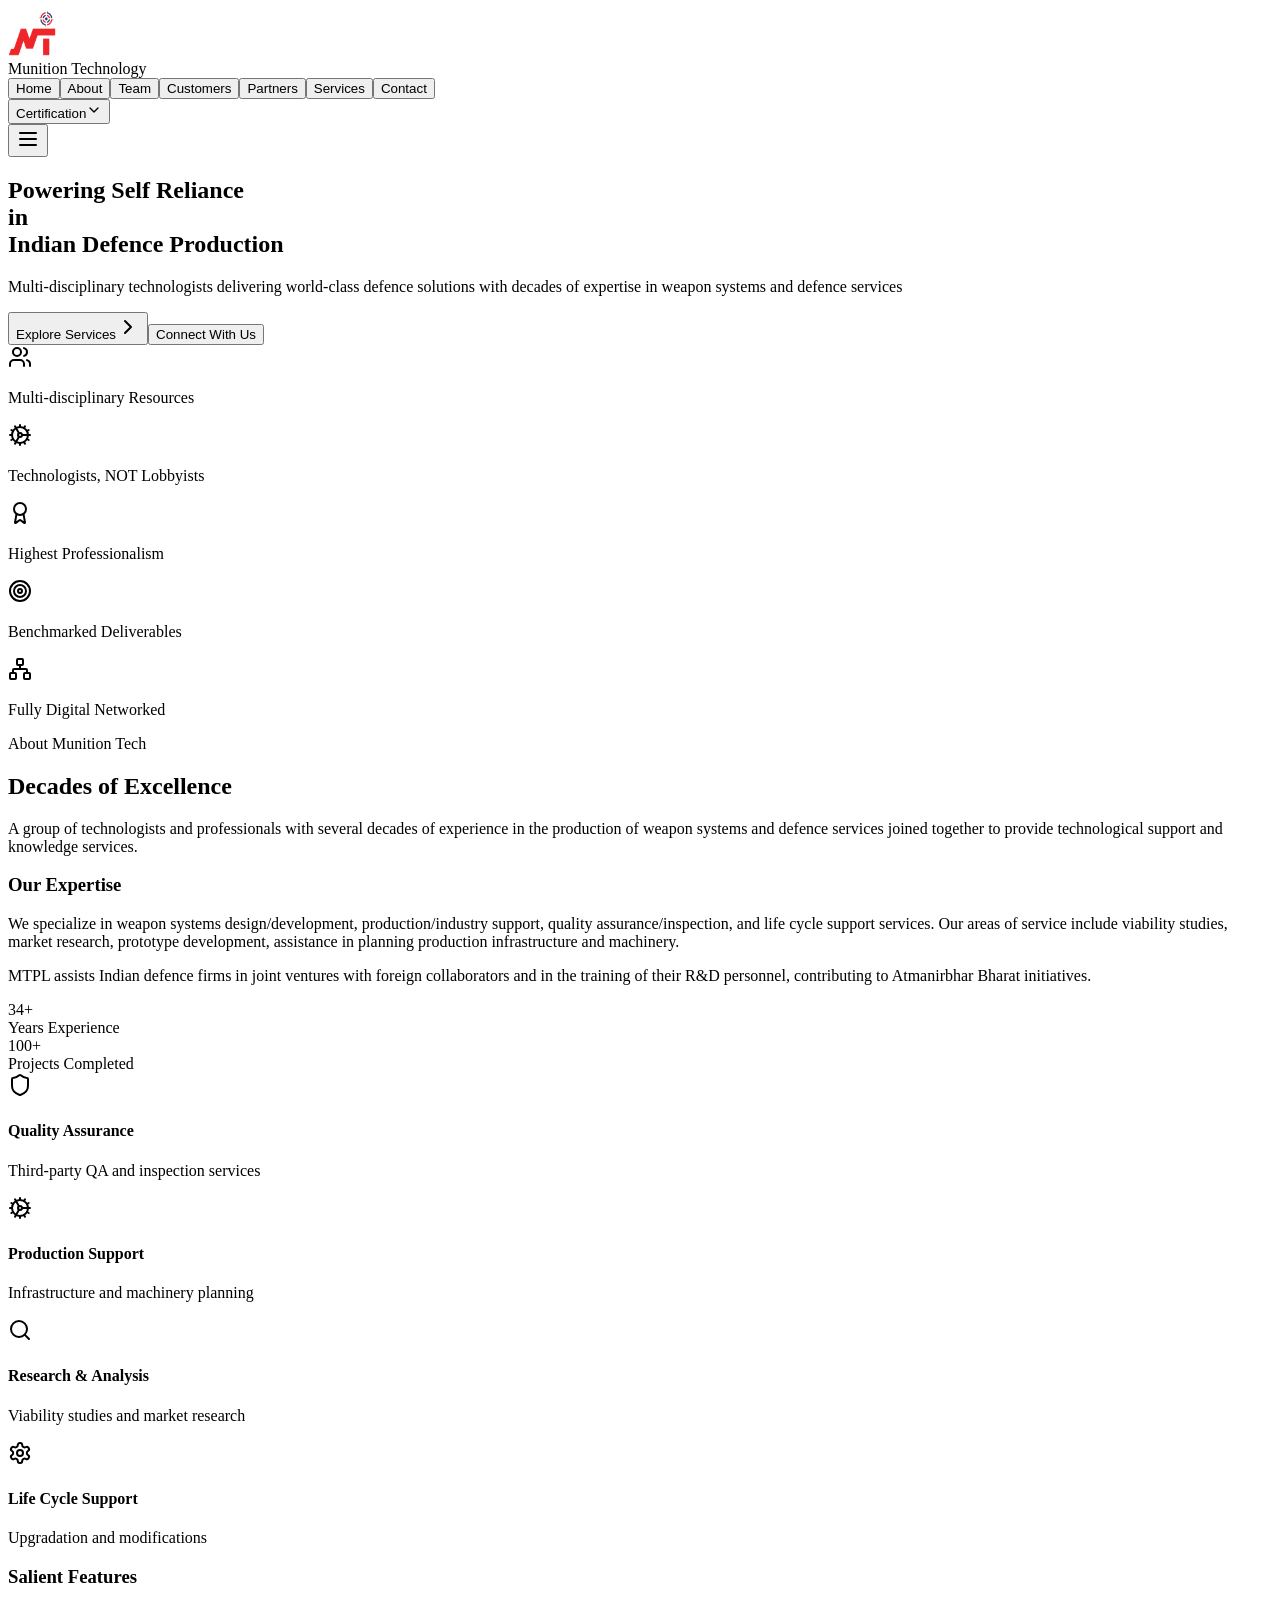
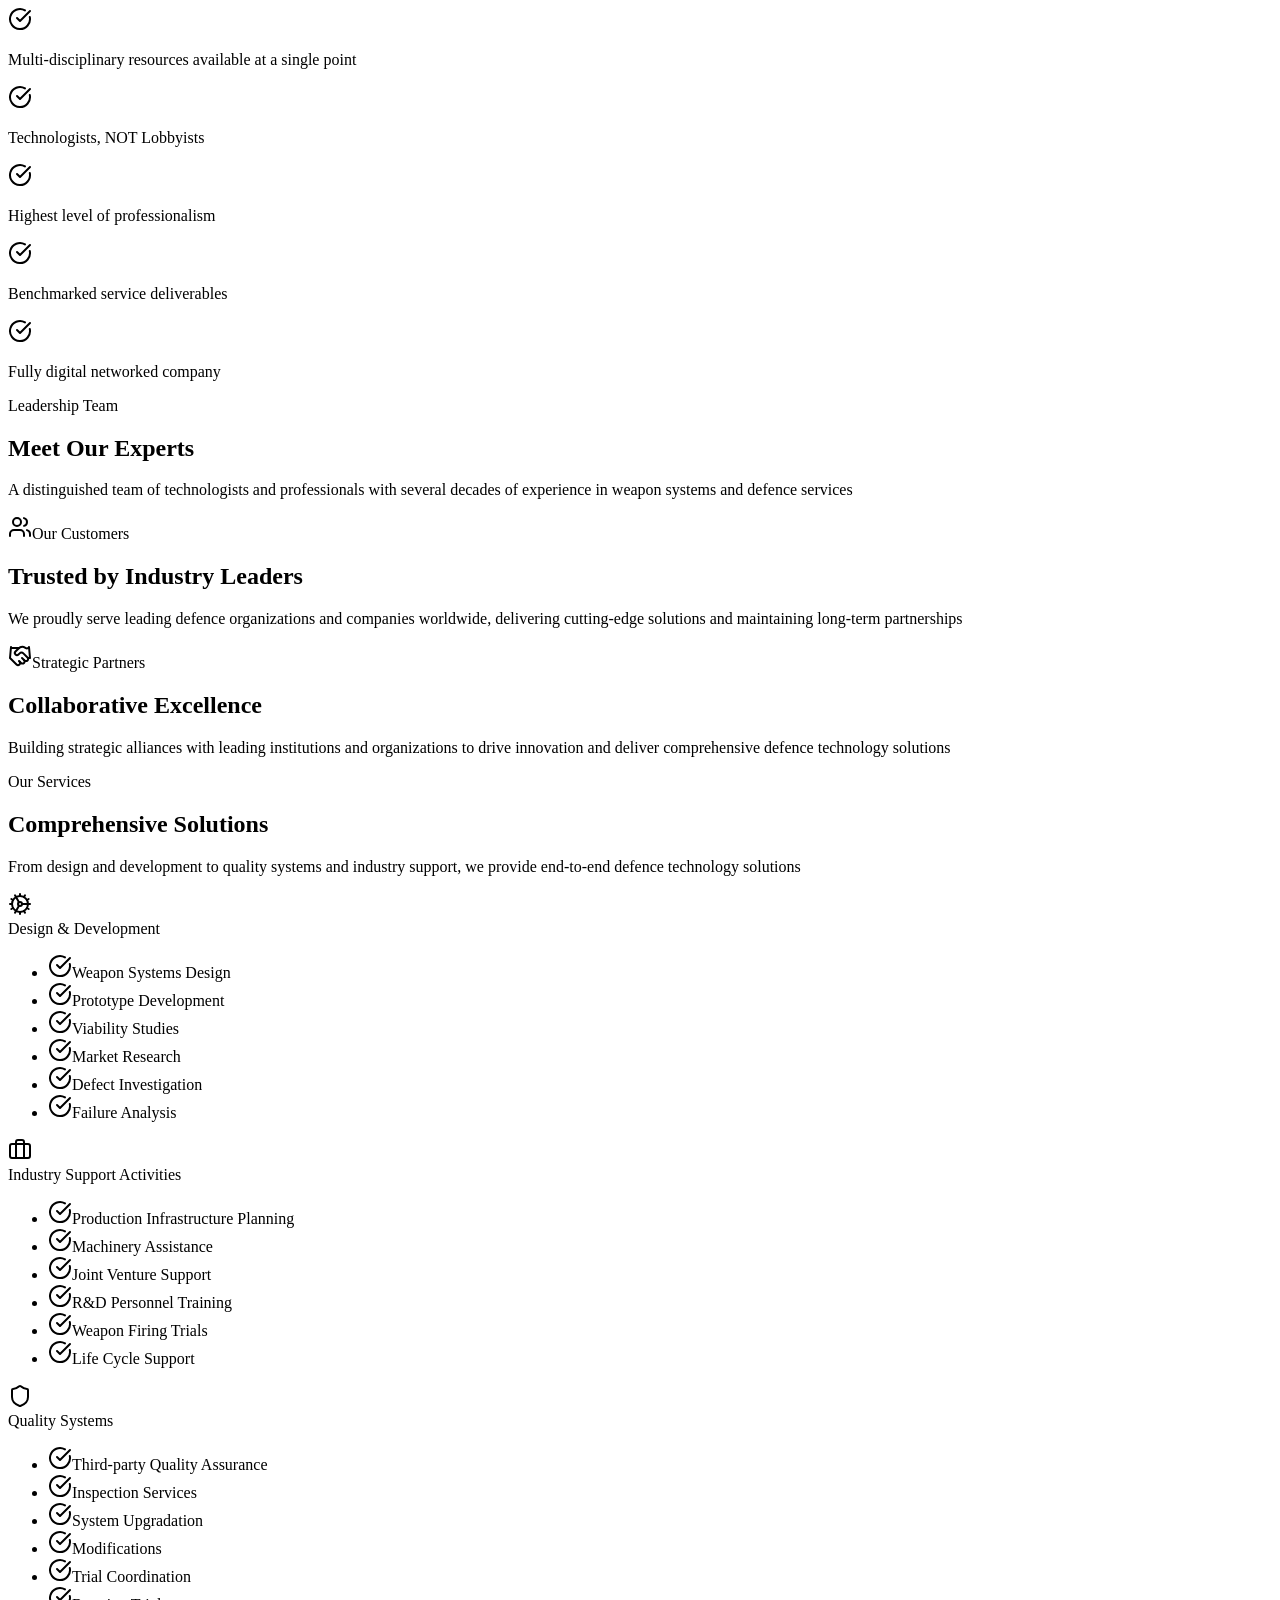
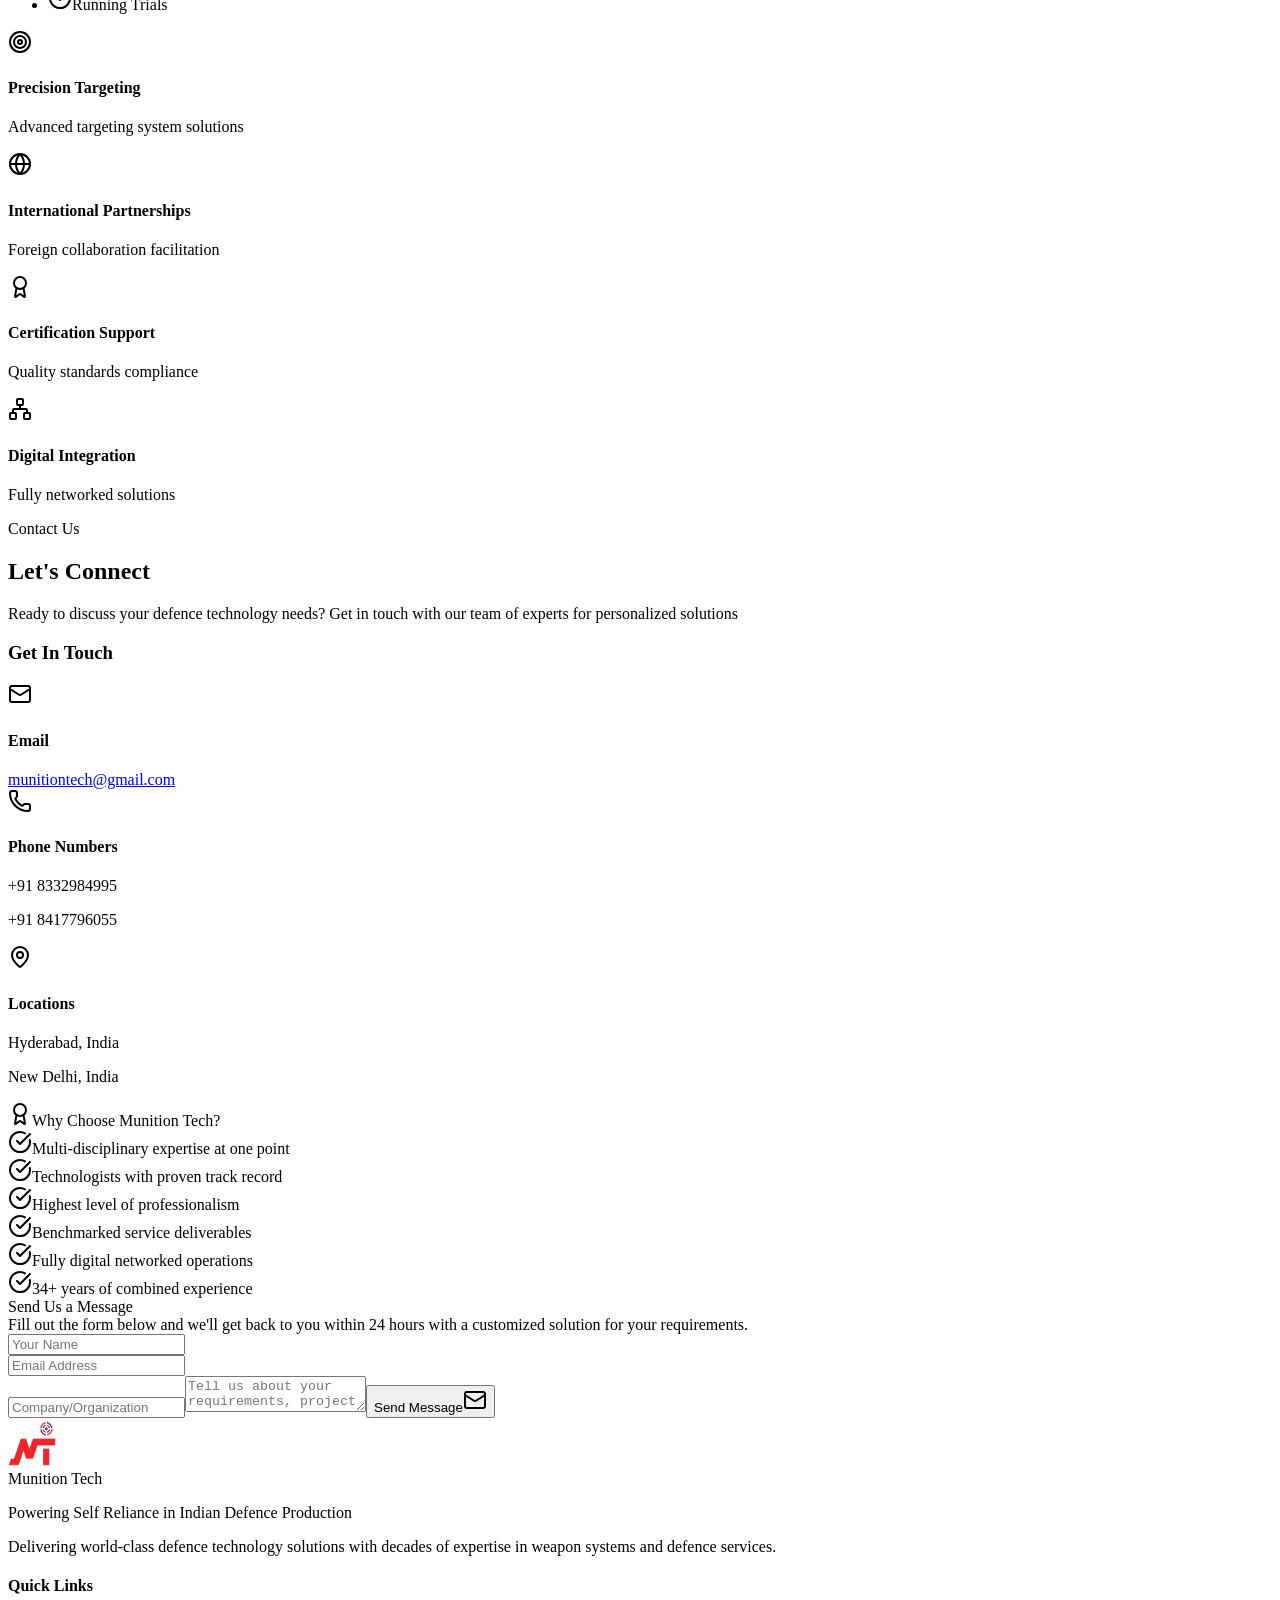
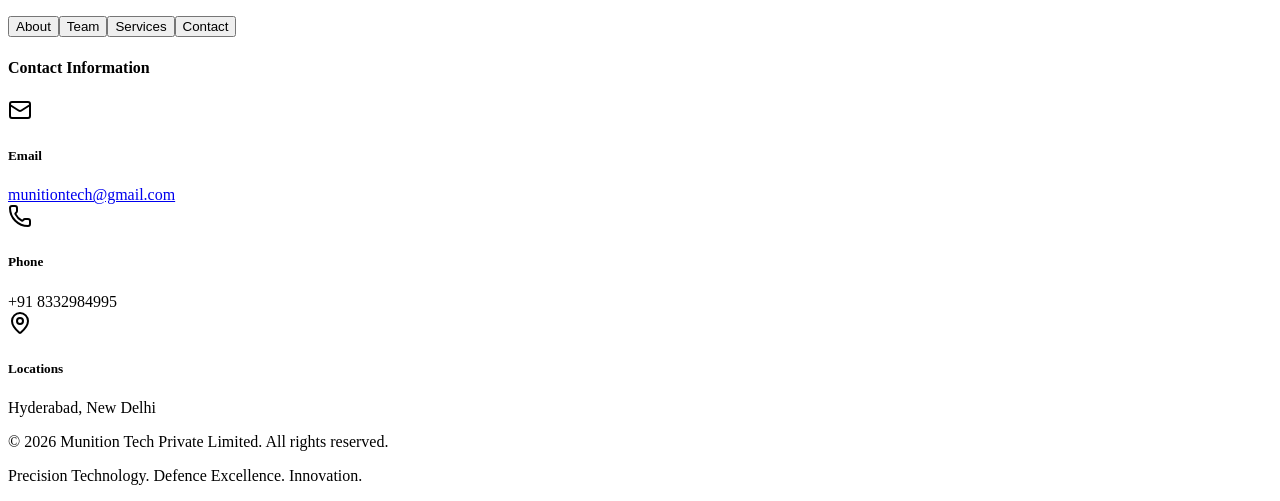
==== index.html @ b898cc54 "Updates" ====
<!DOCTYPE html><html lang="en"><head><meta charSet="utf-8"/><meta name="viewport" content="width=device-width, initial-scale=1"/><link rel="preload" href="/munitiontech-site/_next/static/media/22a5144ee8d83bca-s.p.woff2" as="font" crossorigin="" type="font/woff2"/><link rel="preload" href="/munitiontech-site/_next/static/media/7d4881bb7e1bf84d-s.p.woff2" as="font" crossorigin="" type="font/woff2"/><link rel="preload" as="image" href="/logo.png"/><link rel="stylesheet" href="/munitiontech-site/_next/static/css/ee9db97face8e031.css" data-precedence="next"/><link rel="stylesheet" href="/munitiontech-site/_next/static/css/8728056def4553ef.css" data-precedence="next"/><link rel="preload" as="script" fetchPriority="low" href="/munitiontech-site/_next/static/chunks/webpack-8f558bf7ee24e09c.js"/><script src="/munitiontech-site/_next/static/chunks/4bd1b696-c8bb8eec4230a1ea.js" async=""></script><script src="/munitiontech-site/_next/static/chunks/684-f26267a5edc22793.js" async=""></script><script src="/munitiontech-site/_next/static/chunks/main-app-7e3dbbfa97dbb96c.js" async=""></script><script src="/munitiontech-site/_next/static/chunks/232-5f26a1eb18cd049e.js" async=""></script><script src="/munitiontech-site/_next/static/chunks/app/not-found-aacca6ae71fc42b5.js" async=""></script><script src="/munitiontech-site/_next/static/chunks/175-52e6f681c78121fb.js" async=""></script><script src="/munitiontech-site/_next/static/chunks/app/page-c225dfbbee9b2a06.js" async=""></script><meta name="next-size-adjust" content=""/><title>Munition Technology Pvt. Ltd.</title><meta name="description" content="Powering Self Reliance in Indian Defence Production"/><link rel="icon" href="/munitiontech-site/favicon.ico" type="image/x-icon" sizes="102x102"/><script>document.querySelectorAll('body link[rel="icon"], body link[rel="apple-touch-icon"]').forEach(el => document.head.appendChild(el))</script><script src="/munitiontech-site/_next/static/chunks/polyfills-42372ed130431b0a.js" noModule=""></script></head><body class="__variable_b9e22d __variable_7c7d0a antialiased"><div class="min-h-screen bg-gradient-to-br from-slate-900 via-slate-800 to-blue-950"><nav class="fixed top-0 w-full bg-slate-900/90 backdrop-blur-lg border-b border-orange-500/30 z-50"><div class="max-w-7xl mx-auto px-4 sm:px-6 lg:px-8"><div class="flex justify-between items-center h-20"><div class="flex items-center space-x-4"><div class="w-12 h-12 rounded-xl overflow-hidden mb-2"><img src="/logo.png" alt="Munition Tech Logo" width="48" height="48" class="object-contain"/></div><div><span class="text-3xl font-bold text-white">Munition Technology</span></div></div><div class="hidden md:flex space-x-8 items-center"><button class="text-gray-300 hover:text-orange-400 transition-all duration-300 font-medium relative group">Home<span class="absolute -bottom-1 left-0 w-0 h-0.5 bg-gradient-to-r from-orange-400 to-red-500 group-hover:w-full transition-all duration-300"></span></button><button class="text-gray-300 hover:text-orange-400 transition-all duration-300 font-medium relative group">About<span class="absolute -bottom-1 left-0 w-0 h-0.5 bg-gradient-to-r from-orange-400 to-red-500 group-hover:w-full transition-all duration-300"></span></button><button class="text-gray-300 hover:text-orange-400 transition-all duration-300 font-medium relative group">Team<span class="absolute -bottom-1 left-0 w-0 h-0.5 bg-gradient-to-r from-orange-400 to-red-500 group-hover:w-full transition-all duration-300"></span></button><button class="text-gray-300 hover:text-orange-400 transition-all duration-300 font-medium relative group">Customers<span class="absolute -bottom-1 left-0 w-0 h-0.5 bg-gradient-to-r from-orange-400 to-red-500 group-hover:w-full transition-all duration-300"></span></button><button class="text-gray-300 hover:text-orange-400 transition-all duration-300 font-medium relative group">Partners<span class="absolute -bottom-1 left-0 w-0 h-0.5 bg-gradient-to-r from-orange-400 to-red-500 group-hover:w-full transition-all duration-300"></span></button><button class="text-gray-300 hover:text-orange-400 transition-all duration-300 font-medium relative group">Services<span class="absolute -bottom-1 left-0 w-0 h-0.5 bg-gradient-to-r from-orange-400 to-red-500 group-hover:w-full transition-all duration-300"></span></button><button class="text-gray-300 hover:text-orange-400 transition-all duration-300 font-medium relative group">Contact<span class="absolute -bottom-1 left-0 w-0 h-0.5 bg-gradient-to-r from-orange-400 to-red-500 group-hover:w-full transition-all duration-300"></span></button><div class="relative"><button class="text-gray-300 hover:text-orange-400 transition-all duration-300 font-medium relative group flex items-center space-x-1"><span>Certification</span><svg xmlns="http://www.w3.org/2000/svg" width="16" height="16" viewBox="0 0 24 24" fill="none" stroke="currentColor" stroke-width="2" stroke-linecap="round" stroke-linejoin="round" class="lucide lucide-chevron-down transition-transform duration-200" aria-hidden="true"><path d="m6 9 6 6 6-6"></path></svg><span class="absolute -bottom-1 left-0 w-0 h-0.5 bg-gradient-to-r from-orange-400 to-red-500 group-hover:w-full transition-all duration-300"></span></button></div></div><div class="md:hidden"><button class="text-gray-300 hover:text-white"><svg xmlns="http://www.w3.org/2000/svg" width="24" height="24" viewBox="0 0 24 24" fill="none" stroke="currentColor" stroke-width="2" stroke-linecap="round" stroke-linejoin="round" class="lucide lucide-menu" aria-hidden="true"><path d="M4 12h16"></path><path d="M4 18h16"></path><path d="M4 6h16"></path></svg></button></div></div></div></nav><section id="home" class="pt-20 min-h-screen flex items-center relative overflow-hidden"><div class="absolute inset-0"><div class="absolute inset-0 bg-gradient-to-r from-orange-600/20 via-transparent to-blue-600/20"></div><div class="absolute top-1/4 left-10 w-72 h-72 bg-orange-500/10 rounded-full blur-3xl"></div><div class="absolute bottom-1/4 right-10 w-96 h-96 bg-blue-500/10 rounded-full blur-3xl"></div></div><div class="max-w-7xl mx-auto px-4 sm:px-6 lg:px-8 relative z-10"><div class="text-center space-y-8"><div class="space-y-6"><h1 class="text-4xl lg:text-5xl font-black text-white leading-tight"><span class="bg-gradient-to-r from-white via-orange-200 to-orange-400 bg-clip-text text-transparent">Powering Self Reliance</span><br/><span class="bg-gradient-to-r italic text-3xl lg:text-4xl from-orange-400 to-red-400 bg-clip-text text-transparent">in</span><br/><span class="bg-gradient-to-r from-orange-400 via-red-500 to-red-600 bg-clip-text text-transparent"><span class="bg-[linear-gradient(105deg,#FF9933,#FFFFFF,#138808)] bg-clip-text text-transparent">Indian</span> Defence Production</span></h1><p class="text-2xl text-gray-300 leading-relaxed max-w-4xl mx-auto">Multi-disciplinary technologists delivering world-class defence solutions with decades of expertise in weapon systems and defence services</p></div><div class="flex flex-col sm:flex-row gap-6 justify-center"><button data-slot="button" class="inline-flex items-center justify-center gap-2 whitespace-nowrap font-medium transition-all disabled:pointer-events-none disabled:opacity-50 [&amp;_svg]:pointer-events-none [&amp;_svg:not([class*=&#x27;size-&#x27;])]:size-4 shrink-0 [&amp;_svg]:shrink-0 outline-none focus-visible:border-ring focus-visible:ring-ring/50 focus-visible:ring-[3px] aria-invalid:ring-destructive/20 dark:aria-invalid:ring-destructive/40 aria-invalid:border-destructive hover:bg-primary/90 h-10 rounded-md px-6 has-[&gt;svg]:px-4 bg-gradient-to-r from-orange-600 to-red-600 hover:from-orange-700 hover:to-red-700 text-white py-[26px] text-lg border-0 shadow-2xl"><span class="ml-2">Explore Services</span><svg xmlns="http://www.w3.org/2000/svg" width="24" height="24" viewBox="0 0 24 24" fill="none" stroke="currentColor" stroke-width="2" stroke-linecap="round" stroke-linejoin="round" class="lucide lucide-chevron-right ml-2 h-6 w-6" aria-hidden="true"><path d="m9 18 6-6-6-6"></path></svg></button><button data-slot="button" class="inline-flex items-center justify-center gap-2 whitespace-nowrap font-medium transition-all disabled:pointer-events-none disabled:opacity-50 [&amp;_svg]:pointer-events-none [&amp;_svg:not([class*=&#x27;size-&#x27;])]:size-4 shrink-0 [&amp;_svg]:shrink-0 outline-none focus-visible:border-ring focus-visible:ring-ring/50 focus-visible:ring-[3px] aria-invalid:ring-destructive/20 dark:aria-invalid:ring-destructive/40 aria-invalid:border-destructive bg-background dark:bg-input/30 dark:border-input dark:hover:bg-input/50 h-10 rounded-md has-[&gt;svg]:px-4 border-2 border-orange-400 text-orange-400 hover:bg-orange-400 hover:text-slate-900 px-12 py-6 text-lg backdrop-blur-sm shadow-2xl">Connect With Us</button></div><div class="grid md:grid-cols-5 gap-6 mt-16 max-w-5xl mx-auto"><div class="text-center space-y-3 group"><div class="w-16 h-16 bg-gradient-to-br from-orange-500/20 to-red-600/20 rounded-2xl mx-auto flex items-center justify-center group-hover:from-orange-500/30 group-hover:to-red-600/30 transition-all duration-300"><svg xmlns="http://www.w3.org/2000/svg" width="24" height="24" viewBox="0 0 24 24" fill="none" stroke="currentColor" stroke-width="2" stroke-linecap="round" stroke-linejoin="round" class="lucide lucide-users h-8 w-8 text-orange-400" aria-hidden="true"><path d="M16 21v-2a4 4 0 0 0-4-4H6a4 4 0 0 0-4 4v2"></path><path d="M16 3.128a4 4 0 0 1 0 7.744"></path><path d="M22 21v-2a4 4 0 0 0-3-3.87"></path><circle cx="9" cy="7" r="4"></circle></svg></div><p class="text-sm text-gray-300 font-medium">Multi-disciplinary Resources</p></div><div class="text-center space-y-3 group"><div class="w-16 h-16 bg-gradient-to-br from-orange-500/20 to-red-600/20 rounded-2xl mx-auto flex items-center justify-center group-hover:from-orange-500/30 group-hover:to-red-600/30 transition-all duration-300"><svg xmlns="http://www.w3.org/2000/svg" width="24" height="24" viewBox="0 0 24 24" fill="none" stroke="currentColor" stroke-width="2" stroke-linecap="round" stroke-linejoin="round" class="lucide lucide-cog h-8 w-8 text-orange-400" aria-hidden="true"><path d="M12 20a8 8 0 1 0 0-16 8 8 0 0 0 0 16Z"></path><path d="M12 14a2 2 0 1 0 0-4 2 2 0 0 0 0 4Z"></path><path d="M12 2v2"></path><path d="M12 22v-2"></path><path d="m17 20.66-1-1.73"></path><path d="M11 10.27 7 3.34"></path><path d="m20.66 17-1.73-1"></path><path d="m3.34 7 1.73 1"></path><path d="M14 12h8"></path><path d="M2 12h2"></path><path d="m20.66 7-1.73 1"></path><path d="m3.34 17 1.73-1"></path><path d="m17 3.34-1 1.73"></path><path d="m11 13.73-4 6.93"></path></svg></div><p class="text-sm text-gray-300 font-medium">Technologists, NOT Lobbyists</p></div><div class="text-center space-y-3 group"><div class="w-16 h-16 bg-gradient-to-br from-orange-500/20 to-red-600/20 rounded-2xl mx-auto flex items-center justify-center group-hover:from-orange-500/30 group-hover:to-red-600/30 transition-all duration-300"><svg xmlns="http://www.w3.org/2000/svg" width="24" height="24" viewBox="0 0 24 24" fill="none" stroke="currentColor" stroke-width="2" stroke-linecap="round" stroke-linejoin="round" class="lucide lucide-award h-8 w-8 text-orange-400" aria-hidden="true"><path d="m15.477 12.89 1.515 8.526a.5.5 0 0 1-.81.47l-3.58-2.687a1 1 0 0 0-1.197 0l-3.586 2.686a.5.5 0 0 1-.81-.469l1.514-8.526"></path><circle cx="12" cy="8" r="6"></circle></svg></div><p class="text-sm text-gray-300 font-medium">Highest Professionalism</p></div><div class="text-center space-y-3 group"><div class="w-16 h-16 bg-gradient-to-br from-orange-500/20 to-red-600/20 rounded-2xl mx-auto flex items-center justify-center group-hover:from-orange-500/30 group-hover:to-red-600/30 transition-all duration-300"><svg xmlns="http://www.w3.org/2000/svg" width="24" height="24" viewBox="0 0 24 24" fill="none" stroke="currentColor" stroke-width="2" stroke-linecap="round" stroke-linejoin="round" class="lucide lucide-target h-8 w-8 text-orange-400" aria-hidden="true"><circle cx="12" cy="12" r="10"></circle><circle cx="12" cy="12" r="6"></circle><circle cx="12" cy="12" r="2"></circle></svg></div><p class="text-sm text-gray-300 font-medium">Benchmarked Deliverables</p></div><div class="text-center space-y-3 group"><div class="w-16 h-16 bg-gradient-to-br from-orange-500/20 to-red-600/20 rounded-2xl mx-auto flex items-center justify-center group-hover:from-orange-500/30 group-hover:to-red-600/30 transition-all duration-300"><svg xmlns="http://www.w3.org/2000/svg" width="24" height="24" viewBox="0 0 24 24" fill="none" stroke="currentColor" stroke-width="2" stroke-linecap="round" stroke-linejoin="round" class="lucide lucide-network h-8 w-8 text-orange-400" aria-hidden="true"><rect x="16" y="16" width="6" height="6" rx="1"></rect><rect x="2" y="16" width="6" height="6" rx="1"></rect><rect x="9" y="2" width="6" height="6" rx="1"></rect><path d="M5 16v-3a1 1 0 0 1 1-1h12a1 1 0 0 1 1 1v3"></path><path d="M12 12V8"></path></svg></div><p class="text-sm text-gray-300 font-medium">Fully Digital Networked</p></div></div></div></div></section><section id="about" class="py-32 bg-gradient-to-br from-slate-800/50 to-slate-900/50 backdrop-blur-sm"><div class="max-w-7xl mx-auto px-4 sm:px-6 lg:px-8"><div class="text-center mb-20"><span data-slot="badge" class="inline-flex items-center justify-center rounded-md px-2 py-0.5 font-medium w-fit whitespace-nowrap shrink-0 [&amp;&gt;svg]:size-3 gap-1 [&amp;&gt;svg]:pointer-events-none focus-visible:border-ring focus-visible:ring-ring/50 focus-visible:ring-[3px] aria-invalid:ring-destructive/20 dark:aria-invalid:ring-destructive/40 aria-invalid:border-destructive transition-[color,box-shadow] overflow-hidden [a&amp;]:hover:bg-primary/90 bg-gradient-to-r from-orange-600/20 to-red-600/20 text-orange-400 border border-orange-500/30 mb-6">About Munition Tech</span><h2 class="text-5xl font-bold text-white mb-8">Decades of <span class="text-orange-400">Excellence</span></h2><p class="text-xl text-gray-300 max-w-4xl mx-auto leading-relaxed">A group of technologists and professionals with several decades of experience in the production of weapon systems and defence services joined together to provide technological support and knowledge services.</p></div><div class="grid lg:grid-cols-2 gap-16 items-center mb-20"><div class="space-y-8"><h3 class="text-3xl font-bold text-white">Our Expertise</h3><p class="text-lg text-gray-300 leading-relaxed">We specialize in weapon systems design/development, production/industry support, quality assurance/inspection, and life cycle support services. Our areas of service include viability studies, market research, prototype development, assistance in planning production infrastructure and machinery.</p><p class="text-lg text-gray-300 leading-relaxed">MTPL assists Indian defence firms in joint ventures with foreign collaborators and in the training of their R&amp;D personnel, contributing to Atmanirbhar Bharat initiatives.</p><div class="grid grid-cols-2 gap-4 pt-6"><div class="text-center"><div class="text-3xl font-bold text-orange-400">34+</div><div class="text-sm text-gray-400">Years Experience</div></div><div class="text-center"><div class="text-3xl font-bold text-orange-400">100+</div><div class="text-sm text-gray-400">Projects Completed</div></div></div></div><div class="grid grid-cols-2 gap-6"><div data-slot="card" class="text-card-foreground flex flex-col gap-6 rounded-xl border py-6 shadow-sm bg-gradient-to-br from-slate-700/50 to-slate-800/50 border-orange-500/20 hover:border-orange-500/40 transition-all duration-300 group"><div data-slot="card-content" class="p-6 text-center"><svg xmlns="http://www.w3.org/2000/svg" width="24" height="24" viewBox="0 0 24 24" fill="none" stroke="currentColor" stroke-width="2" stroke-linecap="round" stroke-linejoin="round" class="lucide lucide-shield h-12 w-12 text-orange-400 mx-auto mb-4 group-hover:scale-110 transition-transform duration-300" aria-hidden="true"><path d="M20 13c0 5-3.5 7.5-7.66 8.95a1 1 0 0 1-.67-.01C7.5 20.5 4 18 4 13V6a1 1 0 0 1 1-1c2 0 4.5-1.2 6.24-2.72a1.17 1.17 0 0 1 1.52 0C14.51 3.81 17 5 19 5a1 1 0 0 1 1 1z"></path></svg><h4 class="text-white font-semibold mb-2">Quality Assurance</h4><p class="text-gray-400 text-sm">Third-party QA and inspection services</p></div></div><div data-slot="card" class="text-card-foreground flex flex-col gap-6 rounded-xl border py-6 shadow-sm bg-gradient-to-br from-slate-700/50 to-slate-800/50 border-orange-500/20 hover:border-orange-500/40 transition-all duration-300 group"><div data-slot="card-content" class="p-6 text-center"><svg xmlns="http://www.w3.org/2000/svg" width="24" height="24" viewBox="0 0 24 24" fill="none" stroke="currentColor" stroke-width="2" stroke-linecap="round" stroke-linejoin="round" class="lucide lucide-cog h-12 w-12 text-orange-400 mx-auto mb-4 group-hover:scale-110 transition-transform duration-300" aria-hidden="true"><path d="M12 20a8 8 0 1 0 0-16 8 8 0 0 0 0 16Z"></path><path d="M12 14a2 2 0 1 0 0-4 2 2 0 0 0 0 4Z"></path><path d="M12 2v2"></path><path d="M12 22v-2"></path><path d="m17 20.66-1-1.73"></path><path d="M11 10.27 7 3.34"></path><path d="m20.66 17-1.73-1"></path><path d="m3.34 7 1.73 1"></path><path d="M14 12h8"></path><path d="M2 12h2"></path><path d="m20.66 7-1.73 1"></path><path d="m3.34 17 1.73-1"></path><path d="m17 3.34-1 1.73"></path><path d="m11 13.73-4 6.93"></path></svg><h4 class="text-white font-semibold mb-2">Production Support</h4><p class="text-gray-400 text-sm">Infrastructure and machinery planning</p></div></div><div data-slot="card" class="text-card-foreground flex flex-col gap-6 rounded-xl border py-6 shadow-sm bg-gradient-to-br from-slate-700/50 to-slate-800/50 border-orange-500/20 hover:border-orange-500/40 transition-all duration-300 group"><div data-slot="card-content" class="p-6 text-center"><svg xmlns="http://www.w3.org/2000/svg" width="24" height="24" viewBox="0 0 24 24" fill="none" stroke="currentColor" stroke-width="2" stroke-linecap="round" stroke-linejoin="round" class="lucide lucide-search h-12 w-12 text-orange-400 mx-auto mb-4 group-hover:scale-110 transition-transform duration-300" aria-hidden="true"><path d="m21 21-4.34-4.34"></path><circle cx="11" cy="11" r="8"></circle></svg><h4 class="text-white font-semibold mb-2">Research &amp; Analysis</h4><p class="text-gray-400 text-sm">Viability studies and market research</p></div></div><div data-slot="card" class="text-card-foreground flex flex-col gap-6 rounded-xl border py-6 shadow-sm bg-gradient-to-br from-slate-700/50 to-slate-800/50 border-orange-500/20 hover:border-orange-500/40 transition-all duration-300 group"><div data-slot="card-content" class="p-6 text-center"><svg xmlns="http://www.w3.org/2000/svg" width="24" height="24" viewBox="0 0 24 24" fill="none" stroke="currentColor" stroke-width="2" stroke-linecap="round" stroke-linejoin="round" class="lucide lucide-settings h-12 w-12 text-orange-400 mx-auto mb-4 group-hover:scale-110 transition-transform duration-300" aria-hidden="true"><path d="M12.22 2h-.44a2 2 0 0 0-2 2v.18a2 2 0 0 1-1 1.73l-.43.25a2 2 0 0 1-2 0l-.15-.08a2 2 0 0 0-2.73.73l-.22.38a2 2 0 0 0 .73 2.73l.15.1a2 2 0 0 1 1 1.72v.51a2 2 0 0 1-1 1.74l-.15.09a2 2 0 0 0-.73 2.73l.22.38a2 2 0 0 0 2.73.73l.15-.08a2 2 0 0 1 2 0l.43.25a2 2 0 0 1 1 1.73V20a2 2 0 0 0 2 2h.44a2 2 0 0 0 2-2v-.18a2 2 0 0 1 1-1.73l.43-.25a2 2 0 0 1 2 0l.15.08a2 2 0 0 0 2.73-.73l.22-.39a2 2 0 0 0-.73-2.73l-.15-.08a2 2 0 0 1-1-1.74v-.5a2 2 0 0 1 1-1.74l.15-.09a2 2 0 0 0 .73-2.73l-.22-.38a2 2 0 0 0-2.73-.73l-.15.08a2 2 0 0 1-2 0l-.43-.25a2 2 0 0 1-1-1.73V4a2 2 0 0 0-2-2z"></path><circle cx="12" cy="12" r="3"></circle></svg><h4 class="text-white font-semibold mb-2">Life Cycle Support</h4><p class="text-gray-400 text-sm">Upgradation and modifications</p></div></div></div></div><div class="bg-gradient-to-r from-orange-500/10 to-red-600/10 rounded-3xl p-12 border border-orange-500/20"><h3 class="text-3xl font-bold text-white text-center mb-12">Salient Features</h3><div class="grid md:grid-cols-5 gap-8"><div class="text-center space-y-3"><div class="w-12 h-12 bg-gradient-to-br from-orange-500 to-red-600 rounded-xl mx-auto flex items-center justify-center"><svg xmlns="http://www.w3.org/2000/svg" width="24" height="24" viewBox="0 0 24 24" fill="none" stroke="currentColor" stroke-width="2" stroke-linecap="round" stroke-linejoin="round" class="lucide lucide-circle-check-big h-6 w-6 text-white" aria-hidden="true"><path d="M21.801 10A10 10 0 1 1 17 3.335"></path><path d="m9 11 3 3L22 4"></path></svg></div><p class="text-gray-300 text-sm font-medium">Multi-disciplinary resources available at a single point</p></div><div class="text-center space-y-3"><div class="w-12 h-12 bg-gradient-to-br from-orange-500 to-red-600 rounded-xl mx-auto flex items-center justify-center"><svg xmlns="http://www.w3.org/2000/svg" width="24" height="24" viewBox="0 0 24 24" fill="none" stroke="currentColor" stroke-width="2" stroke-linecap="round" stroke-linejoin="round" class="lucide lucide-circle-check-big h-6 w-6 text-white" aria-hidden="true"><path d="M21.801 10A10 10 0 1 1 17 3.335"></path><path d="m9 11 3 3L22 4"></path></svg></div><p class="text-gray-300 text-sm font-medium">Technologists, NOT Lobbyists</p></div><div class="text-center space-y-3"><div class="w-12 h-12 bg-gradient-to-br from-orange-500 to-red-600 rounded-xl mx-auto flex items-center justify-center"><svg xmlns="http://www.w3.org/2000/svg" width="24" height="24" viewBox="0 0 24 24" fill="none" stroke="currentColor" stroke-width="2" stroke-linecap="round" stroke-linejoin="round" class="lucide lucide-circle-check-big h-6 w-6 text-white" aria-hidden="true"><path d="M21.801 10A10 10 0 1 1 17 3.335"></path><path d="m9 11 3 3L22 4"></path></svg></div><p class="text-gray-300 text-sm font-medium">Highest level of professionalism</p></div><div class="text-center space-y-3"><div class="w-12 h-12 bg-gradient-to-br from-orange-500 to-red-600 rounded-xl mx-auto flex items-center justify-center"><svg xmlns="http://www.w3.org/2000/svg" width="24" height="24" viewBox="0 0 24 24" fill="none" stroke="currentColor" stroke-width="2" stroke-linecap="round" stroke-linejoin="round" class="lucide lucide-circle-check-big h-6 w-6 text-white" aria-hidden="true"><path d="M21.801 10A10 10 0 1 1 17 3.335"></path><path d="m9 11 3 3L22 4"></path></svg></div><p class="text-gray-300 text-sm font-medium">Benchmarked service deliverables</p></div><div class="text-center space-y-3"><div class="w-12 h-12 bg-gradient-to-br from-orange-500 to-red-600 rounded-xl mx-auto flex items-center justify-center"><svg xmlns="http://www.w3.org/2000/svg" width="24" height="24" viewBox="0 0 24 24" fill="none" stroke="currentColor" stroke-width="2" stroke-linecap="round" stroke-linejoin="round" class="lucide lucide-circle-check-big h-6 w-6 text-white" aria-hidden="true"><path d="M21.801 10A10 10 0 1 1 17 3.335"></path><path d="m9 11 3 3L22 4"></path></svg></div><p class="text-gray-300 text-sm font-medium">Fully digital networked company</p></div></div></div></div></section><section id="team" class="py-32"><div class="max-w-7xl mx-auto px-4 sm:px-6 lg:px-8"><div class="text-center mb-20"><span data-slot="badge" class="inline-flex items-center justify-center rounded-md px-2 py-0.5 font-medium w-fit whitespace-nowrap shrink-0 [&amp;&gt;svg]:size-3 gap-1 [&amp;&gt;svg]:pointer-events-none focus-visible:border-ring focus-visible:ring-ring/50 focus-visible:ring-[3px] aria-invalid:ring-destructive/20 dark:aria-invalid:ring-destructive/40 aria-invalid:border-destructive transition-[color,box-shadow] overflow-hidden [a&amp;]:hover:bg-primary/90 bg-gradient-to-r from-orange-600/20 to-red-600/20 text-orange-400 border border-orange-500/30 mb-6">Leadership Team</span><h2 class="text-5xl font-bold text-white mb-8">Meet Our <span class="text-orange-400">Experts</span></h2><p class="text-xl text-gray-300 max-w-4xl mx-auto leading-relaxed">A distinguished team of technologists and professionals with several decades of experience in weapon systems and defence services</p></div><div class="relative"><div class="react-multi-carousel-list  " dir="ltr"><ul class="react-multi-carousel-track " style="transition:none;overflow:unset;transform:translate3d(0px,0,0)"></ul></div></div></div></section><section id="customers" class="py-32 bg-gradient-to-br from-slate-800/50 to-slate-900/50 backdrop-blur-sm"><div class="max-w-7xl mx-auto px-4 sm:px-6 lg:px-8"><div class="text-center mb-20"><span data-slot="badge" class="inline-flex items-center justify-center rounded-md px-2 py-0.5 font-medium w-fit whitespace-nowrap shrink-0 [&amp;&gt;svg]:size-3 gap-1 [&amp;&gt;svg]:pointer-events-none focus-visible:border-ring focus-visible:ring-ring/50 focus-visible:ring-[3px] aria-invalid:ring-destructive/20 dark:aria-invalid:ring-destructive/40 aria-invalid:border-destructive transition-[color,box-shadow] overflow-hidden [a&amp;]:hover:bg-primary/90 bg-gradient-to-r from-orange-600/20 to-red-600/20 text-orange-400 border border-orange-500/30 mb-6"><svg xmlns="http://www.w3.org/2000/svg" width="24" height="24" viewBox="0 0 24 24" fill="none" stroke="currentColor" stroke-width="2" stroke-linecap="round" stroke-linejoin="round" class="lucide lucide-users h-4 w-4 mr-2" aria-hidden="true"><path d="M16 21v-2a4 4 0 0 0-4-4H6a4 4 0 0 0-4 4v2"></path><path d="M16 3.128a4 4 0 0 1 0 7.744"></path><path d="M22 21v-2a4 4 0 0 0-3-3.87"></path><circle cx="9" cy="7" r="4"></circle></svg>Our Customers</span><h2 class="text-5xl font-bold text-white mb-8">Trusted by <span class="text-orange-400">Industry Leaders</span></h2><p class="text-xl text-gray-300 max-w-4xl mx-auto leading-relaxed">We proudly serve leading defence organizations and companies worldwide, delivering cutting-edge solutions and maintaining long-term partnerships</p></div><div class="relative"><div class="react-multi-carousel-list  " dir="ltr"><ul class="react-multi-carousel-track " style="transition:none;overflow:unset;transform:translate3d(0px,0,0)"></ul></div></div></div></section><section id="partners" class="py-32 bg-gradient-to-br from-slate-800/30 to-slate-900/30"><div class="max-w-7xl mx-auto px-4 sm:px-6 lg:px-8"><div class="text-center mb-20"><span data-slot="badge" class="inline-flex items-center justify-center rounded-md px-2 py-0.5 font-medium w-fit whitespace-nowrap shrink-0 [&amp;&gt;svg]:size-3 gap-1 [&amp;&gt;svg]:pointer-events-none focus-visible:border-ring focus-visible:ring-ring/50 focus-visible:ring-[3px] aria-invalid:ring-destructive/20 dark:aria-invalid:ring-destructive/40 aria-invalid:border-destructive transition-[color,box-shadow] overflow-hidden [a&amp;]:hover:bg-primary/90 bg-gradient-to-r from-orange-600/20 to-red-600/20 text-orange-400 border border-orange-500/30 mb-6"><svg xmlns="http://www.w3.org/2000/svg" width="24" height="24" viewBox="0 0 24 24" fill="none" stroke="currentColor" stroke-width="2" stroke-linecap="round" stroke-linejoin="round" class="lucide lucide-handshake h-4 w-4 mr-2" aria-hidden="true"><path d="m11 17 2 2a1 1 0 1 0 3-3"></path><path d="m14 14 2.5 2.5a1 1 0 1 0 3-3l-3.88-3.88a3 3 0 0 0-4.24 0l-.88.88a1 1 0 1 1-3-3l2.81-2.81a5.79 5.79 0 0 1 7.06-.87l.47.28a2 2 0 0 0 1.42.25L21 4"></path><path d="m21 3 1 11h-2"></path><path d="M3 3 2 14l6.5 6.5a1 1 0 1 0 3-3"></path><path d="M3 4h8"></path></svg>Strategic Partners</span><h2 class="text-5xl font-bold text-white mb-8">Collaborative <span class="text-orange-400">Excellence</span></h2><p class="text-xl text-gray-300 max-w-4xl mx-auto leading-relaxed">Building strategic alliances with leading institutions and organizations to drive innovation and deliver comprehensive defence technology solutions</p></div><div class="relative"><div class="react-multi-carousel-list  " dir="ltr"><ul class="react-multi-carousel-track " style="transition:none;overflow:unset;transform:translate3d(0px,0,0)"></ul></div></div></div></section><section id="services" class="py-32 bg-gradient-to-br from-slate-800/50 to-slate-900/50"><div class="max-w-7xl mx-auto px-4 sm:px-6 lg:px-8"><div class="text-center mb-20"><span data-slot="badge" class="inline-flex items-center justify-center rounded-md px-2 py-0.5 font-medium w-fit whitespace-nowrap shrink-0 [&amp;&gt;svg]:size-3 gap-1 [&amp;&gt;svg]:pointer-events-none focus-visible:border-ring focus-visible:ring-ring/50 focus-visible:ring-[3px] aria-invalid:ring-destructive/20 dark:aria-invalid:ring-destructive/40 aria-invalid:border-destructive transition-[color,box-shadow] overflow-hidden [a&amp;]:hover:bg-primary/90 bg-gradient-to-r from-orange-600/20 to-red-600/20 text-orange-400 border border-orange-500/30 mb-6">Our Services</span><h2 class="text-5xl font-bold text-white mb-8">Comprehensive <span class="text-orange-400">Solutions</span></h2><p class="text-xl text-gray-300 max-w-4xl mx-auto leading-relaxed">From design and development to quality systems and industry support, we provide end-to-end defence technology solutions</p></div><div class="grid lg:grid-cols-3 gap-12 mb-20"><div data-slot="card" class="text-card-foreground flex flex-col gap-6 rounded-xl border py-6 shadow-sm bg-gradient-to-br from-orange-500/10 to-red-600/10 border-orange-500/30 hover:border-orange-500/50 transition-all duration-300 group relative overflow-hidden"><div class="absolute inset-0 bg-gradient-to-br from-orange-500/5 to-red-600/5 opacity-0 group-hover:opacity-100 transition-opacity duration-300"></div><div data-slot="card-header" class="@container/card-header grid auto-rows-min grid-rows-[auto_auto] items-start gap-1.5 px-6 has-data-[slot=card-action]:grid-cols-[1fr_auto] [.border-b]:pb-6 text-center relative z-10"><div class="w-20 h-20 bg-gradient-to-br from-orange-500 to-red-600 rounded-3xl mx-auto mb-6 flex items-center justify-center group-hover:scale-110 transition-transform duration-300"><svg xmlns="http://www.w3.org/2000/svg" width="24" height="24" viewBox="0 0 24 24" fill="none" stroke="currentColor" stroke-width="2" stroke-linecap="round" stroke-linejoin="round" class="lucide lucide-cog h-10 w-10 text-white" aria-hidden="true"><path d="M12 20a8 8 0 1 0 0-16 8 8 0 0 0 0 16Z"></path><path d="M12 14a2 2 0 1 0 0-4 2 2 0 0 0 0 4Z"></path><path d="M12 2v2"></path><path d="M12 22v-2"></path><path d="m17 20.66-1-1.73"></path><path d="M11 10.27 7 3.34"></path><path d="m20.66 17-1.73-1"></path><path d="m3.34 7 1.73 1"></path><path d="M14 12h8"></path><path d="M2 12h2"></path><path d="m20.66 7-1.73 1"></path><path d="m3.34 17 1.73-1"></path><path d="m17 3.34-1 1.73"></path><path d="m11 13.73-4 6.93"></path></svg></div><div data-slot="card-title" class="font-semibold text-white text-2xl mb-4">Design &amp; Development</div></div><div data-slot="card-content" class="px-6 relative z-10"><ul class="space-y-3 text-gray-300"><li class="flex items-center space-x-3"><svg xmlns="http://www.w3.org/2000/svg" width="24" height="24" viewBox="0 0 24 24" fill="none" stroke="currentColor" stroke-width="2" stroke-linecap="round" stroke-linejoin="round" class="lucide lucide-circle-check-big h-5 w-5 text-orange-400 flex-shrink-0" aria-hidden="true"><path d="M21.801 10A10 10 0 1 1 17 3.335"></path><path d="m9 11 3 3L22 4"></path></svg><span>Weapon Systems Design</span></li><li class="flex items-center space-x-3"><svg xmlns="http://www.w3.org/2000/svg" width="24" height="24" viewBox="0 0 24 24" fill="none" stroke="currentColor" stroke-width="2" stroke-linecap="round" stroke-linejoin="round" class="lucide lucide-circle-check-big h-5 w-5 text-orange-400 flex-shrink-0" aria-hidden="true"><path d="M21.801 10A10 10 0 1 1 17 3.335"></path><path d="m9 11 3 3L22 4"></path></svg><span>Prototype Development</span></li><li class="flex items-center space-x-3"><svg xmlns="http://www.w3.org/2000/svg" width="24" height="24" viewBox="0 0 24 24" fill="none" stroke="currentColor" stroke-width="2" stroke-linecap="round" stroke-linejoin="round" class="lucide lucide-circle-check-big h-5 w-5 text-orange-400 flex-shrink-0" aria-hidden="true"><path d="M21.801 10A10 10 0 1 1 17 3.335"></path><path d="m9 11 3 3L22 4"></path></svg><span>Viability Studies</span></li><li class="flex items-center space-x-3"><svg xmlns="http://www.w3.org/2000/svg" width="24" height="24" viewBox="0 0 24 24" fill="none" stroke="currentColor" stroke-width="2" stroke-linecap="round" stroke-linejoin="round" class="lucide lucide-circle-check-big h-5 w-5 text-orange-400 flex-shrink-0" aria-hidden="true"><path d="M21.801 10A10 10 0 1 1 17 3.335"></path><path d="m9 11 3 3L22 4"></path></svg><span>Market Research</span></li><li class="flex items-center space-x-3"><svg xmlns="http://www.w3.org/2000/svg" width="24" height="24" viewBox="0 0 24 24" fill="none" stroke="currentColor" stroke-width="2" stroke-linecap="round" stroke-linejoin="round" class="lucide lucide-circle-check-big h-5 w-5 text-orange-400 flex-shrink-0" aria-hidden="true"><path d="M21.801 10A10 10 0 1 1 17 3.335"></path><path d="m9 11 3 3L22 4"></path></svg><span>Defect Investigation</span></li><li class="flex items-center space-x-3"><svg xmlns="http://www.w3.org/2000/svg" width="24" height="24" viewBox="0 0 24 24" fill="none" stroke="currentColor" stroke-width="2" stroke-linecap="round" stroke-linejoin="round" class="lucide lucide-circle-check-big h-5 w-5 text-orange-400 flex-shrink-0" aria-hidden="true"><path d="M21.801 10A10 10 0 1 1 17 3.335"></path><path d="m9 11 3 3L22 4"></path></svg><span>Failure Analysis</span></li></ul></div></div><div data-slot="card" class="text-card-foreground flex flex-col gap-6 rounded-xl border py-6 shadow-sm bg-gradient-to-br from-blue-500/10 to-blue-600/10 border-blue-500/30 hover:border-blue-500/50 transition-all duration-300 group relative overflow-hidden"><div class="absolute inset-0 bg-gradient-to-br from-blue-500/5 to-blue-600/5 opacity-0 group-hover:opacity-100 transition-opacity duration-300"></div><div data-slot="card-header" class="@container/card-header grid auto-rows-min grid-rows-[auto_auto] items-start gap-1.5 px-6 has-data-[slot=card-action]:grid-cols-[1fr_auto] [.border-b]:pb-6 text-center relative z-10"><div class="w-20 h-20 bg-gradient-to-br from-blue-500 to-blue-600 rounded-3xl mx-auto mb-6 flex items-center justify-center group-hover:scale-110 transition-transform duration-300"><svg xmlns="http://www.w3.org/2000/svg" width="24" height="24" viewBox="0 0 24 24" fill="none" stroke="currentColor" stroke-width="2" stroke-linecap="round" stroke-linejoin="round" class="lucide lucide-briefcase h-10 w-10 text-white" aria-hidden="true"><path d="M16 20V4a2 2 0 0 0-2-2h-4a2 2 0 0 0-2 2v16"></path><rect width="20" height="14" x="2" y="6" rx="2"></rect></svg></div><div data-slot="card-title" class="font-semibold text-white text-2xl mb-4">Industry Support Activities</div></div><div data-slot="card-content" class="px-6 relative z-10"><ul class="space-y-3 text-gray-300"><li class="flex items-center space-x-3"><svg xmlns="http://www.w3.org/2000/svg" width="24" height="24" viewBox="0 0 24 24" fill="none" stroke="currentColor" stroke-width="2" stroke-linecap="round" stroke-linejoin="round" class="lucide lucide-circle-check-big h-5 w-5 text-blue-400 flex-shrink-0" aria-hidden="true"><path d="M21.801 10A10 10 0 1 1 17 3.335"></path><path d="m9 11 3 3L22 4"></path></svg><span>Production Infrastructure Planning</span></li><li class="flex items-center space-x-3"><svg xmlns="http://www.w3.org/2000/svg" width="24" height="24" viewBox="0 0 24 24" fill="none" stroke="currentColor" stroke-width="2" stroke-linecap="round" stroke-linejoin="round" class="lucide lucide-circle-check-big h-5 w-5 text-blue-400 flex-shrink-0" aria-hidden="true"><path d="M21.801 10A10 10 0 1 1 17 3.335"></path><path d="m9 11 3 3L22 4"></path></svg><span>Machinery Assistance</span></li><li class="flex items-center space-x-3"><svg xmlns="http://www.w3.org/2000/svg" width="24" height="24" viewBox="0 0 24 24" fill="none" stroke="currentColor" stroke-width="2" stroke-linecap="round" stroke-linejoin="round" class="lucide lucide-circle-check-big h-5 w-5 text-blue-400 flex-shrink-0" aria-hidden="true"><path d="M21.801 10A10 10 0 1 1 17 3.335"></path><path d="m9 11 3 3L22 4"></path></svg><span>Joint Venture Support</span></li><li class="flex items-center space-x-3"><svg xmlns="http://www.w3.org/2000/svg" width="24" height="24" viewBox="0 0 24 24" fill="none" stroke="currentColor" stroke-width="2" stroke-linecap="round" stroke-linejoin="round" class="lucide lucide-circle-check-big h-5 w-5 text-blue-400 flex-shrink-0" aria-hidden="true"><path d="M21.801 10A10 10 0 1 1 17 3.335"></path><path d="m9 11 3 3L22 4"></path></svg><span>R&amp;D Personnel Training</span></li><li class="flex items-center space-x-3"><svg xmlns="http://www.w3.org/2000/svg" width="24" height="24" viewBox="0 0 24 24" fill="none" stroke="currentColor" stroke-width="2" stroke-linecap="round" stroke-linejoin="round" class="lucide lucide-circle-check-big h-5 w-5 text-blue-400 flex-shrink-0" aria-hidden="true"><path d="M21.801 10A10 10 0 1 1 17 3.335"></path><path d="m9 11 3 3L22 4"></path></svg><span>Weapon Firing Trials</span></li><li class="flex items-center space-x-3"><svg xmlns="http://www.w3.org/2000/svg" width="24" height="24" viewBox="0 0 24 24" fill="none" stroke="currentColor" stroke-width="2" stroke-linecap="round" stroke-linejoin="round" class="lucide lucide-circle-check-big h-5 w-5 text-blue-400 flex-shrink-0" aria-hidden="true"><path d="M21.801 10A10 10 0 1 1 17 3.335"></path><path d="m9 11 3 3L22 4"></path></svg><span>Life Cycle Support</span></li></ul></div></div><div data-slot="card" class="text-card-foreground flex flex-col gap-6 rounded-xl border py-6 shadow-sm bg-gradient-to-br from-green-500/10 to-green-600/10 border-green-500/30 hover:border-green-500/50 transition-all duration-300 group relative overflow-hidden"><div class="absolute inset-0 bg-gradient-to-br from-green-500/5 to-green-600/5 opacity-0 group-hover:opacity-100 transition-opacity duration-300"></div><div data-slot="card-header" class="@container/card-header grid auto-rows-min grid-rows-[auto_auto] items-start gap-1.5 px-6 has-data-[slot=card-action]:grid-cols-[1fr_auto] [.border-b]:pb-6 text-center relative z-10"><div class="w-20 h-20 bg-gradient-to-br from-green-500 to-green-600 rounded-3xl mx-auto mb-6 flex items-center justify-center group-hover:scale-110 transition-transform duration-300"><svg xmlns="http://www.w3.org/2000/svg" width="24" height="24" viewBox="0 0 24 24" fill="none" stroke="currentColor" stroke-width="2" stroke-linecap="round" stroke-linejoin="round" class="lucide lucide-shield h-10 w-10 text-white" aria-hidden="true"><path d="M20 13c0 5-3.5 7.5-7.66 8.95a1 1 0 0 1-.67-.01C7.5 20.5 4 18 4 13V6a1 1 0 0 1 1-1c2 0 4.5-1.2 6.24-2.72a1.17 1.17 0 0 1 1.52 0C14.51 3.81 17 5 19 5a1 1 0 0 1 1 1z"></path></svg></div><div data-slot="card-title" class="font-semibold text-white text-2xl mb-4">Quality Systems</div></div><div data-slot="card-content" class="px-6 relative z-10"><ul class="space-y-3 text-gray-300"><li class="flex items-center space-x-3"><svg xmlns="http://www.w3.org/2000/svg" width="24" height="24" viewBox="0 0 24 24" fill="none" stroke="currentColor" stroke-width="2" stroke-linecap="round" stroke-linejoin="round" class="lucide lucide-circle-check-big h-5 w-5 text-green-400 flex-shrink-0" aria-hidden="true"><path d="M21.801 10A10 10 0 1 1 17 3.335"></path><path d="m9 11 3 3L22 4"></path></svg><span>Third-party Quality Assurance</span></li><li class="flex items-center space-x-3"><svg xmlns="http://www.w3.org/2000/svg" width="24" height="24" viewBox="0 0 24 24" fill="none" stroke="currentColor" stroke-width="2" stroke-linecap="round" stroke-linejoin="round" class="lucide lucide-circle-check-big h-5 w-5 text-green-400 flex-shrink-0" aria-hidden="true"><path d="M21.801 10A10 10 0 1 1 17 3.335"></path><path d="m9 11 3 3L22 4"></path></svg><span>Inspection Services</span></li><li class="flex items-center space-x-3"><svg xmlns="http://www.w3.org/2000/svg" width="24" height="24" viewBox="0 0 24 24" fill="none" stroke="currentColor" stroke-width="2" stroke-linecap="round" stroke-linejoin="round" class="lucide lucide-circle-check-big h-5 w-5 text-green-400 flex-shrink-0" aria-hidden="true"><path d="M21.801 10A10 10 0 1 1 17 3.335"></path><path d="m9 11 3 3L22 4"></path></svg><span>System Upgradation</span></li><li class="flex items-center space-x-3"><svg xmlns="http://www.w3.org/2000/svg" width="24" height="24" viewBox="0 0 24 24" fill="none" stroke="currentColor" stroke-width="2" stroke-linecap="round" stroke-linejoin="round" class="lucide lucide-circle-check-big h-5 w-5 text-green-400 flex-shrink-0" aria-hidden="true"><path d="M21.801 10A10 10 0 1 1 17 3.335"></path><path d="m9 11 3 3L22 4"></path></svg><span>Modifications</span></li><li class="flex items-center space-x-3"><svg xmlns="http://www.w3.org/2000/svg" width="24" height="24" viewBox="0 0 24 24" fill="none" stroke="currentColor" stroke-width="2" stroke-linecap="round" stroke-linejoin="round" class="lucide lucide-circle-check-big h-5 w-5 text-green-400 flex-shrink-0" aria-hidden="true"><path d="M21.801 10A10 10 0 1 1 17 3.335"></path><path d="m9 11 3 3L22 4"></path></svg><span>Trial Coordination</span></li><li class="flex items-center space-x-3"><svg xmlns="http://www.w3.org/2000/svg" width="24" height="24" viewBox="0 0 24 24" fill="none" stroke="currentColor" stroke-width="2" stroke-linecap="round" stroke-linejoin="round" class="lucide lucide-circle-check-big h-5 w-5 text-green-400 flex-shrink-0" aria-hidden="true"><path d="M21.801 10A10 10 0 1 1 17 3.335"></path><path d="m9 11 3 3L22 4"></path></svg><span>Running Trials</span></li></ul></div></div></div><div class="grid md:grid-cols-2 lg:grid-cols-4 gap-6"><div data-slot="card" class="text-card-foreground flex flex-col gap-6 rounded-xl border py-6 shadow-sm bg-gradient-to-br from-slate-700/30 to-slate-800/30 border-orange-500/20 hover:border-orange-500/40 transition-all duration-300 group"><div data-slot="card-content" class="p-6 text-center"><svg xmlns="http://www.w3.org/2000/svg" width="24" height="24" viewBox="0 0 24 24" fill="none" stroke="currentColor" stroke-width="2" stroke-linecap="round" stroke-linejoin="round" class="lucide lucide-target h-12 w-12 text-orange-400 mx-auto mb-4 group-hover:scale-110 transition-transform duration-300" aria-hidden="true"><circle cx="12" cy="12" r="10"></circle><circle cx="12" cy="12" r="6"></circle><circle cx="12" cy="12" r="2"></circle></svg><h4 class="text-white font-semibold mb-2">Precision Targeting</h4><p class="text-gray-400 text-sm">Advanced targeting system solutions</p></div></div><div data-slot="card" class="text-card-foreground flex flex-col gap-6 rounded-xl border py-6 shadow-sm bg-gradient-to-br from-slate-700/30 to-slate-800/30 border-orange-500/20 hover:border-orange-500/40 transition-all duration-300 group"><div data-slot="card-content" class="p-6 text-center"><svg xmlns="http://www.w3.org/2000/svg" width="24" height="24" viewBox="0 0 24 24" fill="none" stroke="currentColor" stroke-width="2" stroke-linecap="round" stroke-linejoin="round" class="lucide lucide-globe h-12 w-12 text-orange-400 mx-auto mb-4 group-hover:scale-110 transition-transform duration-300" aria-hidden="true"><circle cx="12" cy="12" r="10"></circle><path d="M12 2a14.5 14.5 0 0 0 0 20 14.5 14.5 0 0 0 0-20"></path><path d="M2 12h20"></path></svg><h4 class="text-white font-semibold mb-2">International Partnerships</h4><p class="text-gray-400 text-sm">Foreign collaboration facilitation</p></div></div><div data-slot="card" class="text-card-foreground flex flex-col gap-6 rounded-xl border py-6 shadow-sm bg-gradient-to-br from-slate-700/30 to-slate-800/30 border-orange-500/20 hover:border-orange-500/40 transition-all duration-300 group"><div data-slot="card-content" class="p-6 text-center"><svg xmlns="http://www.w3.org/2000/svg" width="24" height="24" viewBox="0 0 24 24" fill="none" stroke="currentColor" stroke-width="2" stroke-linecap="round" stroke-linejoin="round" class="lucide lucide-award h-12 w-12 text-orange-400 mx-auto mb-4 group-hover:scale-110 transition-transform duration-300" aria-hidden="true"><path d="m15.477 12.89 1.515 8.526a.5.5 0 0 1-.81.47l-3.58-2.687a1 1 0 0 0-1.197 0l-3.586 2.686a.5.5 0 0 1-.81-.469l1.514-8.526"></path><circle cx="12" cy="8" r="6"></circle></svg><h4 class="text-white font-semibold mb-2">Certification Support</h4><p class="text-gray-400 text-sm">Quality standards compliance</p></div></div><div data-slot="card" class="text-card-foreground flex flex-col gap-6 rounded-xl border py-6 shadow-sm bg-gradient-to-br from-slate-700/30 to-slate-800/30 border-orange-500/20 hover:border-orange-500/40 transition-all duration-300 group"><div data-slot="card-content" class="p-6 text-center"><svg xmlns="http://www.w3.org/2000/svg" width="24" height="24" viewBox="0 0 24 24" fill="none" stroke="currentColor" stroke-width="2" stroke-linecap="round" stroke-linejoin="round" class="lucide lucide-network h-12 w-12 text-orange-400 mx-auto mb-4 group-hover:scale-110 transition-transform duration-300" aria-hidden="true"><rect x="16" y="16" width="6" height="6" rx="1"></rect><rect x="2" y="16" width="6" height="6" rx="1"></rect><rect x="9" y="2" width="6" height="6" rx="1"></rect><path d="M5 16v-3a1 1 0 0 1 1-1h12a1 1 0 0 1 1 1v3"></path><path d="M12 12V8"></path></svg><h4 class="text-white font-semibold mb-2">Digital Integration</h4><p class="text-gray-400 text-sm">Fully networked solutions</p></div></div></div></div></section><section id="contact" class="py-32"><div class="max-w-7xl mx-auto px-4 sm:px-6 lg:px-8"><div class="text-center mb-20"><span data-slot="badge" class="inline-flex items-center justify-center rounded-md px-2 py-0.5 font-medium w-fit whitespace-nowrap shrink-0 [&amp;&gt;svg]:size-3 gap-1 [&amp;&gt;svg]:pointer-events-none focus-visible:border-ring focus-visible:ring-ring/50 focus-visible:ring-[3px] aria-invalid:ring-destructive/20 dark:aria-invalid:ring-destructive/40 aria-invalid:border-destructive transition-[color,box-shadow] overflow-hidden [a&amp;]:hover:bg-primary/90 bg-gradient-to-r from-orange-600/20 to-red-600/20 text-orange-400 border border-orange-500/30 mb-6">Contact Us</span><h2 class="text-5xl font-bold text-white mb-8">Let&#x27;s <span class="text-orange-400">Connect</span></h2><p class="text-xl text-gray-300 max-w-4xl mx-auto leading-relaxed">Ready to discuss your defence technology needs? Get in touch with our team of experts for personalized solutions</p></div><div class="grid lg:grid-cols-2 gap-16"><div class="space-y-12"><div><h3 class="text-3xl font-bold text-white mb-8">Get In Touch</h3><div class="space-y-6"><div class="flex items-start space-x-4 group"><div class="w-12 h-12 bg-gradient-to-br from-orange-500 to-red-600 rounded-xl flex items-center justify-center group-hover:scale-110 transition-transform duration-300"><svg xmlns="http://www.w3.org/2000/svg" width="24" height="24" viewBox="0 0 24 24" fill="none" stroke="currentColor" stroke-width="2" stroke-linecap="round" stroke-linejoin="round" class="lucide lucide-mail h-6 w-6 text-white" aria-hidden="true"><path d="m22 7-8.991 5.727a2 2 0 0 1-2.009 0L2 7"></path><rect x="2" y="4" width="20" height="16" rx="2"></rect></svg></div><div><h4 class="text-white font-semibold mb-1">Email</h4><a href="mailto:munitiontech@gmail.com" class="text-gray-300 underline">munitiontech@gmail.com</a></div></div><div class="flex items-start space-x-4 group"><div class="w-12 h-12 bg-gradient-to-br from-blue-500 to-blue-600 rounded-xl flex items-center justify-center group-hover:scale-110 transition-transform duration-300"><svg xmlns="http://www.w3.org/2000/svg" width="24" height="24" viewBox="0 0 24 24" fill="none" stroke="currentColor" stroke-width="2" stroke-linecap="round" stroke-linejoin="round" class="lucide lucide-phone h-6 w-6 text-white" aria-hidden="true"><path d="M13.832 16.568a1 1 0 0 0 1.213-.303l.355-.465A2 2 0 0 1 17 15h3a2 2 0 0 1 2 2v3a2 2 0 0 1-2 2A18 18 0 0 1 2 4a2 2 0 0 1 2-2h3a2 2 0 0 1 2 2v3a2 2 0 0 1-.8 1.6l-.468.351a1 1 0 0 0-.292 1.233 14 14 0 0 0 6.392 6.384"></path></svg></div><div><h4 class="text-white font-semibold mb-1">Phone Numbers</h4><div class="space-y-1"><p class="text-gray-300">+91 8332984995</p><p class="text-gray-300">+91 8417796055</p></div></div></div><div class="flex items-start space-x-4 group"><div class="w-12 h-12 bg-gradient-to-br from-green-500 to-green-600 rounded-xl flex items-center justify-center group-hover:scale-110 transition-transform duration-300"><svg xmlns="http://www.w3.org/2000/svg" width="24" height="24" viewBox="0 0 24 24" fill="none" stroke="currentColor" stroke-width="2" stroke-linecap="round" stroke-linejoin="round" class="lucide lucide-map-pin h-6 w-6 text-white" aria-hidden="true"><path d="M20 10c0 4.993-5.539 10.193-7.399 11.799a1 1 0 0 1-1.202 0C9.539 20.193 4 14.993 4 10a8 8 0 0 1 16 0"></path><circle cx="12" cy="10" r="3"></circle></svg></div><div><h4 class="text-white font-semibold mb-1">Locations</h4><div class="space-y-1"><p class="text-gray-300">Hyderabad, India</p><p class="text-gray-300">New Delhi, India</p></div></div></div></div></div><div data-slot="card" class="text-card-foreground flex flex-col gap-6 rounded-xl border py-6 shadow-sm bg-gradient-to-br from-orange-500/10 to-red-600/10 border-orange-500/30"><div data-slot="card-header" class="@container/card-header grid auto-rows-min grid-rows-[auto_auto] items-start gap-1.5 px-6 has-data-[slot=card-action]:grid-cols-[1fr_auto] [.border-b]:pb-6"><div data-slot="card-title" class="font-semibold text-white text-2xl flex items-center space-x-3"><svg xmlns="http://www.w3.org/2000/svg" width="24" height="24" viewBox="0 0 24 24" fill="none" stroke="currentColor" stroke-width="2" stroke-linecap="round" stroke-linejoin="round" class="lucide lucide-award h-8 w-8 text-orange-400" aria-hidden="true"><path d="m15.477 12.89 1.515 8.526a.5.5 0 0 1-.81.47l-3.58-2.687a1 1 0 0 0-1.197 0l-3.586 2.686a.5.5 0 0 1-.81-.469l1.514-8.526"></path><circle cx="12" cy="8" r="6"></circle></svg><span>Why Choose Munition Tech?</span></div></div><div data-slot="card-content" class="px-6 space-y-4"><div class="flex items-center space-x-3"><svg xmlns="http://www.w3.org/2000/svg" width="24" height="24" viewBox="0 0 24 24" fill="none" stroke="currentColor" stroke-width="2" stroke-linecap="round" stroke-linejoin="round" class="lucide lucide-circle-check-big h-5 w-5 text-orange-400 flex-shrink-0" aria-hidden="true"><path d="M21.801 10A10 10 0 1 1 17 3.335"></path><path d="m9 11 3 3L22 4"></path></svg><span class="text-gray-300">Multi-disciplinary expertise at one point</span></div><div class="flex items-center space-x-3"><svg xmlns="http://www.w3.org/2000/svg" width="24" height="24" viewBox="0 0 24 24" fill="none" stroke="currentColor" stroke-width="2" stroke-linecap="round" stroke-linejoin="round" class="lucide lucide-circle-check-big h-5 w-5 text-orange-400 flex-shrink-0" aria-hidden="true"><path d="M21.801 10A10 10 0 1 1 17 3.335"></path><path d="m9 11 3 3L22 4"></path></svg><span class="text-gray-300">Technologists with proven track record</span></div><div class="flex items-center space-x-3"><svg xmlns="http://www.w3.org/2000/svg" width="24" height="24" viewBox="0 0 24 24" fill="none" stroke="currentColor" stroke-width="2" stroke-linecap="round" stroke-linejoin="round" class="lucide lucide-circle-check-big h-5 w-5 text-orange-400 flex-shrink-0" aria-hidden="true"><path d="M21.801 10A10 10 0 1 1 17 3.335"></path><path d="m9 11 3 3L22 4"></path></svg><span class="text-gray-300">Highest level of professionalism</span></div><div class="flex items-center space-x-3"><svg xmlns="http://www.w3.org/2000/svg" width="24" height="24" viewBox="0 0 24 24" fill="none" stroke="currentColor" stroke-width="2" stroke-linecap="round" stroke-linejoin="round" class="lucide lucide-circle-check-big h-5 w-5 text-orange-400 flex-shrink-0" aria-hidden="true"><path d="M21.801 10A10 10 0 1 1 17 3.335"></path><path d="m9 11 3 3L22 4"></path></svg><span class="text-gray-300">Benchmarked service deliverables</span></div><div class="flex items-center space-x-3"><svg xmlns="http://www.w3.org/2000/svg" width="24" height="24" viewBox="0 0 24 24" fill="none" stroke="currentColor" stroke-width="2" stroke-linecap="round" stroke-linejoin="round" class="lucide lucide-circle-check-big h-5 w-5 text-orange-400 flex-shrink-0" aria-hidden="true"><path d="M21.801 10A10 10 0 1 1 17 3.335"></path><path d="m9 11 3 3L22 4"></path></svg><span class="text-gray-300">Fully digital networked operations</span></div><div class="flex items-center space-x-3"><svg xmlns="http://www.w3.org/2000/svg" width="24" height="24" viewBox="0 0 24 24" fill="none" stroke="currentColor" stroke-width="2" stroke-linecap="round" stroke-linejoin="round" class="lucide lucide-circle-check-big h-5 w-5 text-orange-400 flex-shrink-0" aria-hidden="true"><path d="M21.801 10A10 10 0 1 1 17 3.335"></path><path d="m9 11 3 3L22 4"></path></svg><span class="text-gray-300">34+ years of combined experience</span></div></div></div></div><div data-slot="card" class="text-card-foreground flex flex-col gap-6 rounded-xl border py-6 shadow-sm bg-gradient-to-br from-slate-700/50 to-slate-800/50 border-orange-500/30"><div data-slot="card-header" class="@container/card-header grid auto-rows-min grid-rows-[auto_auto] items-start gap-1.5 px-6 has-data-[slot=card-action]:grid-cols-[1fr_auto] [.border-b]:pb-6"><div data-slot="card-title" class="font-semibold text-white text-2xl">Send Us a Message</div><div data-slot="card-description" class="text-sm text-gray-300">Fill out the form below and we&#x27;ll get back to you within 24 hours with a customized solution for your requirements.</div></div><div data-slot="card-content" class="px-6"><form class="space-y-6"><div class="grid md:grid-cols-2 gap-4"><div><input data-slot="input" class="file:text-foreground placeholder:text-muted-foreground selection:bg-primary selection:text-primary-foreground dark:bg-input/30 flex h-9 w-full min-w-0 rounded-md border px-3 py-1 text-base shadow-xs outline-none file:inline-flex file:h-7 file:border-0 file:bg-transparent file:text-sm file:font-medium disabled:pointer-events-none disabled:cursor-not-allowed disabled:opacity-50 md:text-sm focus-visible:border-ring focus-visible:ring-ring/50 focus-visible:ring-[3px] aria-invalid:ring-destructive/20 dark:aria-invalid:ring-destructive/40 aria-invalid:border-destructive bg-slate-600/50 border-slate-500/50 text-white placeholder-gray-400 focus:border-orange-400 transition-colors" placeholder="Your Name" required="" value=""/></div><div><input type="email" data-slot="input" class="file:text-foreground placeholder:text-muted-foreground selection:bg-primary selection:text-primary-foreground dark:bg-input/30 flex h-9 w-full min-w-0 rounded-md border px-3 py-1 text-base shadow-xs outline-none file:inline-flex file:h-7 file:border-0 file:bg-transparent file:text-sm file:font-medium disabled:pointer-events-none disabled:cursor-not-allowed disabled:opacity-50 md:text-sm focus-visible:border-ring focus-visible:ring-ring/50 focus-visible:ring-[3px] aria-invalid:ring-destructive/20 dark:aria-invalid:ring-destructive/40 aria-invalid:border-destructive bg-slate-600/50 border-slate-500/50 text-white placeholder-gray-400 focus:border-orange-400 transition-colors" placeholder="Email Address" required="" value=""/></div></div><input data-slot="input" class="file:text-foreground placeholder:text-muted-foreground selection:bg-primary selection:text-primary-foreground dark:bg-input/30 flex h-9 w-full min-w-0 rounded-md border px-3 py-1 text-base shadow-xs outline-none file:inline-flex file:h-7 file:border-0 file:bg-transparent file:text-sm file:font-medium disabled:pointer-events-none disabled:cursor-not-allowed disabled:opacity-50 md:text-sm focus-visible:border-ring focus-visible:ring-ring/50 focus-visible:ring-[3px] aria-invalid:ring-destructive/20 dark:aria-invalid:ring-destructive/40 aria-invalid:border-destructive bg-slate-600/50 border-slate-500/50 text-white placeholder-gray-400 focus:border-orange-400 transition-colors" placeholder="Company/Organization" value=""/><textarea data-slot="textarea" class="placeholder:text-muted-foreground focus-visible:border-ring focus-visible:ring-ring/50 aria-invalid:ring-destructive/20 dark:aria-invalid:ring-destructive/40 aria-invalid:border-destructive dark:bg-input/30 flex field-sizing-content w-full rounded-md border px-3 py-2 text-base shadow-xs outline-none focus-visible:ring-[3px] disabled:cursor-not-allowed disabled:opacity-50 md:text-sm bg-slate-600/50 border-slate-500/50 text-white placeholder-gray-400 min-h-[120px] focus:border-orange-400 transition-colors h-96" placeholder="Tell us about your requirements, project details, or any questions you have..." required=""></textarea><button data-slot="button" class="inline-flex items-center justify-center gap-2 whitespace-nowrap font-medium transition-all disabled:pointer-events-none disabled:opacity-50 [&amp;_svg]:pointer-events-none [&amp;_svg:not([class*=&#x27;size-&#x27;])]:size-4 shrink-0 [&amp;_svg]:shrink-0 outline-none focus-visible:border-ring focus-visible:ring-ring/50 focus-visible:ring-[3px] aria-invalid:ring-destructive/20 dark:aria-invalid:ring-destructive/40 aria-invalid:border-destructive hover:bg-primary/90 h-10 rounded-md px-6 has-[&gt;svg]:px-4 w-full bg-gradient-to-r from-orange-600 to-red-600 hover:from-orange-700 hover:to-red-700 text-white py-6 text-lg border-0 shadow-xl" type="submit">Send Message<svg xmlns="http://www.w3.org/2000/svg" width="24" height="24" viewBox="0 0 24 24" fill="none" stroke="currentColor" stroke-width="2" stroke-linecap="round" stroke-linejoin="round" class="lucide lucide-mail ml-2 h-6 w-6" aria-hidden="true"><path d="m22 7-8.991 5.727a2 2 0 0 1-2.009 0L2 7"></path><rect x="2" y="4" width="20" height="16" rx="2"></rect></svg></button></form></div></div></div></div></section><footer class="bg-slate-900/95 border-t border-orange-500/30 py-16"><div class="max-w-7xl mx-auto px-4 sm:px-6 lg:px-8"><div class="grid md:grid-cols-3 gap-12"><div class="space-y-6"><div class="flex items-center space-x-4"><img src="/logo.png" alt="Munition Tech Logo" width="48" height="48" class="object-contain"/><div><span class="text-2xl font-bold text-white">Munition Tech</span><p class="text-sm text-orange-400 -mt-1">Powering Self Reliance in Indian Defence Production</p></div></div><p class="text-gray-400 leading-relaxed">Delivering world-class defence technology solutions with decades of expertise in weapon systems and defence services.</p></div><div><h4 class="text-white font-semibold mb-6">Quick Links</h4><div class="space-y-3"><button class="block text-gray-400 hover:text-orange-400 transition-colors duration-200">About</button><button class="block text-gray-400 hover:text-orange-400 transition-colors duration-200">Team</button><button class="block text-gray-400 hover:text-orange-400 transition-colors duration-200">Services</button><button class="block text-gray-400 hover:text-orange-400 transition-colors duration-200">Contact</button></div></div><div><h4 class="text-white font-semibold mb-6">Contact Information</h4><div class="space-y-3"><div class="flex items-start space-x-3"><svg xmlns="http://www.w3.org/2000/svg" width="24" height="24" viewBox="0 0 24 24" fill="none" stroke="currentColor" stroke-width="2" stroke-linecap="round" stroke-linejoin="round" class="lucide lucide-mail h-5 w-5 text-orange-400 mt-1" aria-hidden="true"><path d="m22 7-8.991 5.727a2 2 0 0 1-2.009 0L2 7"></path><rect x="2" y="4" width="20" height="16" rx="2"></rect></svg><div><h5 class="text-white font-medium">Email</h5><a href="mailto:munitiontech@gmail.com" class="text-gray-400 underline">munitiontech@gmail.com</a></div></div><div class="flex items-start space-x-3"><svg xmlns="http://www.w3.org/2000/svg" width="24" height="24" viewBox="0 0 24 24" fill="none" stroke="currentColor" stroke-width="2" stroke-linecap="round" stroke-linejoin="round" class="lucide lucide-phone h-5 w-5 text-orange-400 mt-1" aria-hidden="true"><path d="M13.832 16.568a1 1 0 0 0 1.213-.303l.355-.465A2 2 0 0 1 17 15h3a2 2 0 0 1 2 2v3a2 2 0 0 1-2 2A18 18 0 0 1 2 4a2 2 0 0 1 2-2h3a2 2 0 0 1 2 2v3a2 2 0 0 1-.8 1.6l-.468.351a1 1 0 0 0-.292 1.233 14 14 0 0 0 6.392 6.384"></path></svg><div><h5 class="text-white font-medium">Phone</h5><div class="text-gray-400 space-y-0.5">+91 8332984995</div></div></div><div class="flex items-start space-x-3"><svg xmlns="http://www.w3.org/2000/svg" width="24" height="24" viewBox="0 0 24 24" fill="none" stroke="currentColor" stroke-width="2" stroke-linecap="round" stroke-linejoin="round" class="lucide lucide-map-pin h-5 w-5 text-orange-400 mt-1" aria-hidden="true"><path d="M20 10c0 4.993-5.539 10.193-7.399 11.799a1 1 0 0 1-1.202 0C9.539 20.193 4 14.993 4 10a8 8 0 0 1 16 0"></path><circle cx="12" cy="10" r="3"></circle></svg><div><h5 class="text-white font-medium">Locations</h5><div class="text-gray-400 space-y-0.5">Hyderabad, New Delhi</div></div></div></div></div></div><div class="border-t border-orange-500/20 mt-12 pt-8 text-center"><p class="text-gray-400">© <!-- -->2026<!-- --> Munition Tech Private Limited. All rights reserved.</p><p class="text-sm text-orange-400 mt-2">Precision Technology. Defence Excellence. Innovation.</p></div></div></footer></div><!--$--><!--/$--><!--$--><!--/$--><script src="/munitiontech-site/_next/static/chunks/webpack-8f558bf7ee24e09c.js" async=""></script><script>(self.__next_f=self.__next_f||[]).push([0])</script><script>self.__next_f.push([1,"1:\"$Sreact.fragment\"\n2:I[7555,[],\"\"]\n3:I[1295,[],\"\"]\n4:I[1211,[\"232\",\"static/chunks/232-5f26a1eb18cd049e.js\",\"345\",\"static/chunks/app/not-found-aacca6ae71fc42b5.js\"],\"default\"]\n5:I[894,[],\"ClientPageRoot\"]\n6:I[7717,[\"232\",\"static/chunks/232-5f26a1eb18cd049e.js\",\"175\",\"static/chunks/175-52e6f681c78121fb.js\",\"974\",\"static/chunks/app/page-c225dfbbee9b2a06.js\"],\"default\"]\n9:I[9665,[],\"MetadataBoundary\"]\nb:I[9665,[],\"OutletBoundary\"]\ne:I[4911,[],\"AsyncMetadataOutlet\"]\n10:I[9665,[],\"ViewportBoundary\"]\n12:I[6614,[],\"\"]\n:HL[\"/munitiontech-site/_next/static/media/22a5144ee8d83bca-s.p.woff2\",\"font\",{\"crossOrigin\":\"\",\"type\":\"font/woff2\"}]\n:HL[\"/munitiontech-site/_next/static/media/7d4881bb7e1bf84d-s.p.woff2\",\"font\",{\"crossOrigin\":\"\",\"type\":\"font/woff2\"}]\n:HL[\"/munitiontech-site/_next/static/css/ee9db97face8e031.css\",\"style\"]\n:HL[\"/munitiontech-site/_next/static/css/8728056def4553ef.css\",\"style\"]\n0:{\"P\":null,\"b\":\"_6tBKARtfH9xPhrUM4xRI\",\"p\":\"/munitiontech-site\",\"c\":[\"\",\"\"],\"i\":false,\"f\":[[[\"\",{\"children\":[\"__PAGE__\",{}]},\"$undefined\",\"$undefined\",true],[\"\",[\"$\",\"$1\",\"c\",{\"children\":[[[\"$\",\"link\",\"0\",{\"rel\":\"stylesheet\",\"href\":\"/munitiontech-site/_next/static/css/ee9db97face8e031.css\",\"precedence\":\"next\",\"crossOrigin\":\"$undefined\",\"nonce\":\"$undefined\"}]],[\"$\",\"html\",null,{\"lang\":\"en\",\"children\":[\"$\",\"body\",null,{\"className\":\"__variable_b9e22d __variable_7c7d0a antialiased\",\"children\":[\"$\",\"$L2\",null,{\"parallelRouterKey\":\"children\",\"error\":\"$undefined\",\"errorStyles\":\"$undefined\",\"errorScripts\":\"$undefined\",\"template\":[\"$\",\"$L3\",null,{}],\"templateStyles\":\"$undefined\",\"templateScripts\":\"$undefined\",\"notFound\":[[\"$\",\"$L4\",null,{}],[]],\"forbidden\":\"$undefined\",\"unauthorized\":\"$undefined\"}]}]}]]}],{\"children\":[\"__PAGE__\",[\"$\",\"$1\",\"c\",{\"children\":[[\"$\",\"$L5\",null,{\"Component\":\"$6\",\"searchParams\":{},\"params\":{},\"promises\":[\"$@7\",\"$@8\"]}],[\"$\",\"$L9\",null,{\"children\":\"$La\"}],[[\"$\",\"link\",\"0\",{\"rel\":\"stylesheet\",\"href\":\"/munitiontech-site/_next/static/css/8728056def4553ef.css\",\"precedence\":\"next\",\"crossOrigin\":\"$undefined\",\"nonce\":\"$und"])</script><script>self.__next_f.push([1,"efined\"}]],[\"$\",\"$Lb\",null,{\"children\":[\"$Lc\",\"$Ld\",[\"$\",\"$Le\",null,{\"promise\":\"$@f\"}]]}]]}],{},null,false]},null,false],[\"$\",\"$1\",\"h\",{\"children\":[null,[\"$\",\"$1\",\"NLZFr-Pot4ztTwPcPYUEG\",{\"children\":[[\"$\",\"$L10\",null,{\"children\":\"$L11\"}],[\"$\",\"meta\",null,{\"name\":\"next-size-adjust\",\"content\":\"\"}]]}],null]}],false]],\"m\":\"$undefined\",\"G\":[\"$12\",\"$undefined\"],\"s\":false,\"S\":true}\n"])</script><script>self.__next_f.push([1,"13:\"$Sreact.suspense\"\n14:I[4911,[],\"AsyncMetadata\"]\n7:{}\n8:{}\na:[\"$\",\"$13\",null,{\"fallback\":null,\"children\":[\"$\",\"$L14\",null,{\"promise\":\"$@15\"}]}]\n"])</script><script>self.__next_f.push([1,"d:null\n"])</script><script>self.__next_f.push([1,"11:[[\"$\",\"meta\",\"0\",{\"charSet\":\"utf-8\"}],[\"$\",\"meta\",\"1\",{\"name\":\"viewport\",\"content\":\"width=device-width, initial-scale=1\"}]]\nc:null\n"])</script><script>self.__next_f.push([1,"15:{\"metadata\":[[\"$\",\"title\",\"0\",{\"children\":\"Munition Technology Pvt. Ltd.\"}],[\"$\",\"meta\",\"1\",{\"name\":\"description\",\"content\":\"Powering Self Reliance in Indian Defence Production\"}],[\"$\",\"link\",\"2\",{\"rel\":\"icon\",\"href\":\"/munitiontech-site/favicon.ico\",\"type\":\"image/x-icon\",\"sizes\":\"102x102\"}]],\"error\":null,\"digest\":\"$undefined\"}\nf:{\"metadata\":\"$15:metadata\",\"error\":null,\"digest\":\"$undefined\"}\n"])</script></body></html>
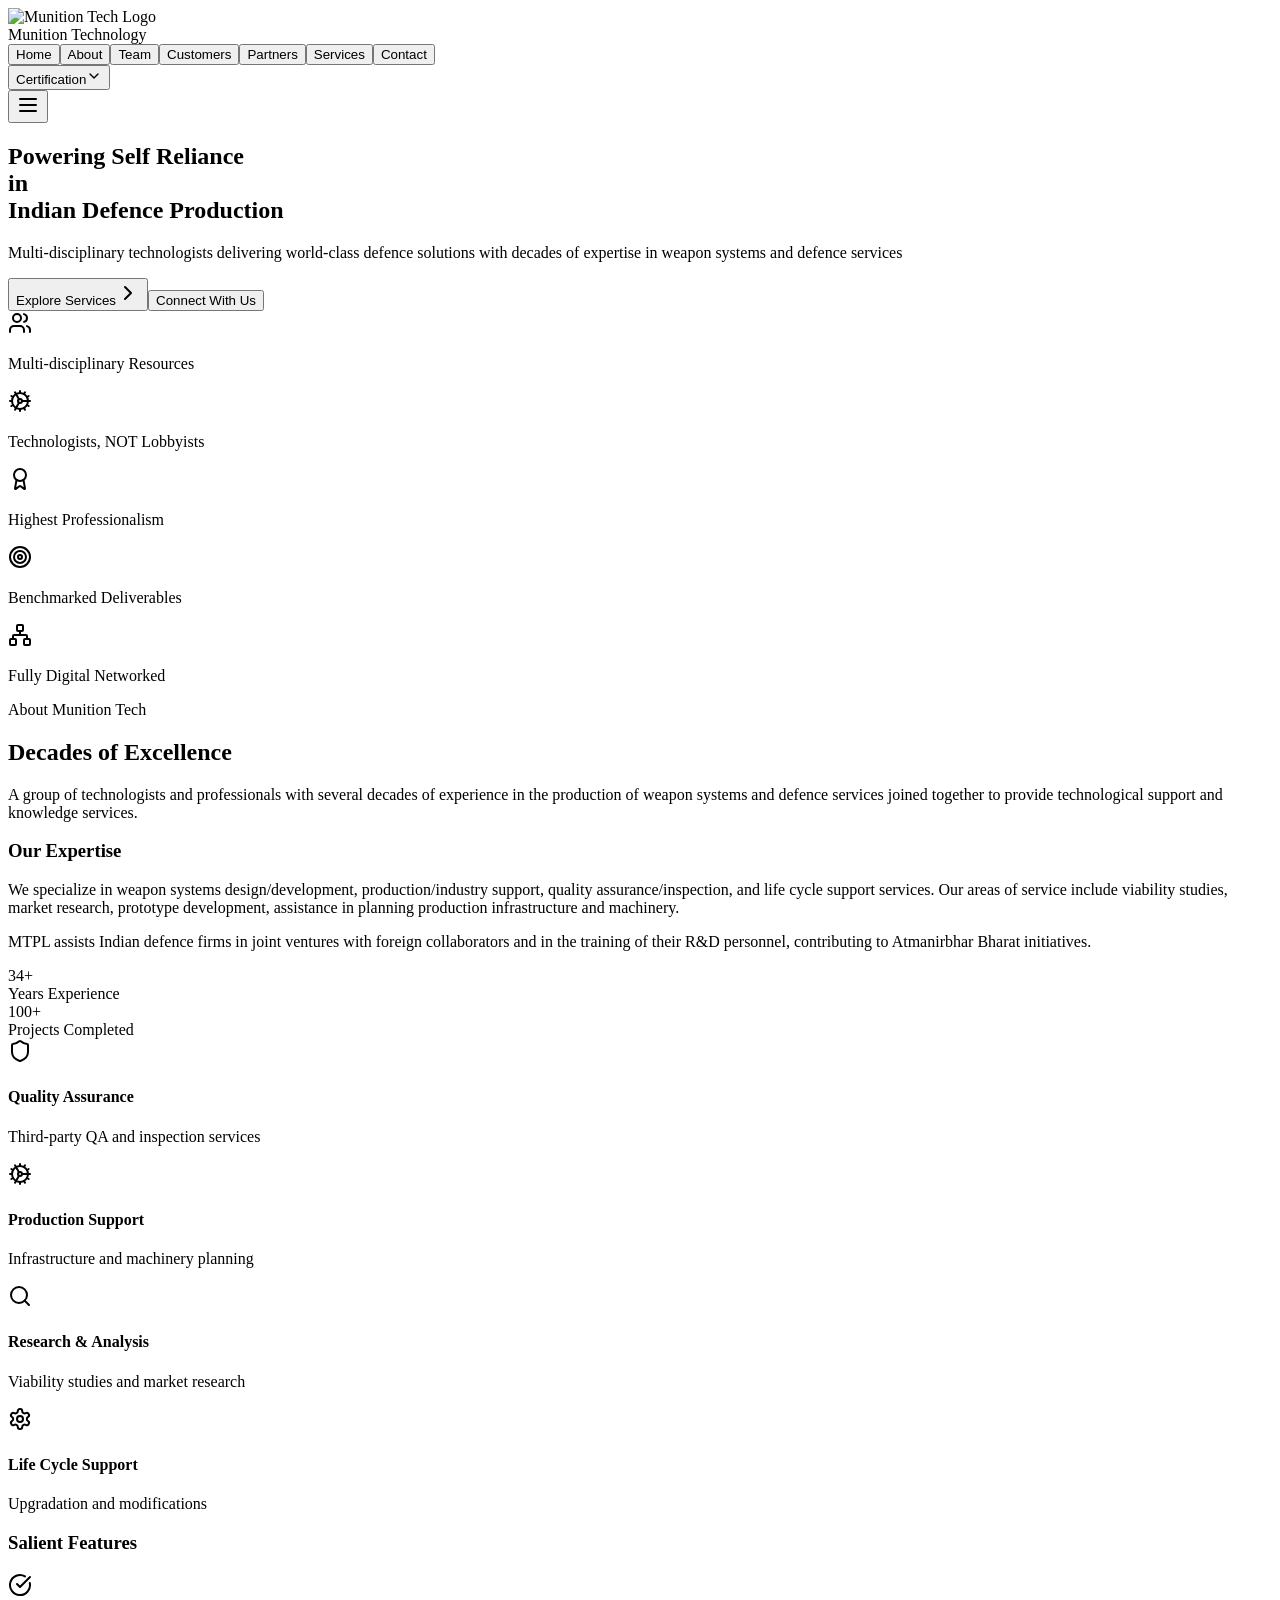
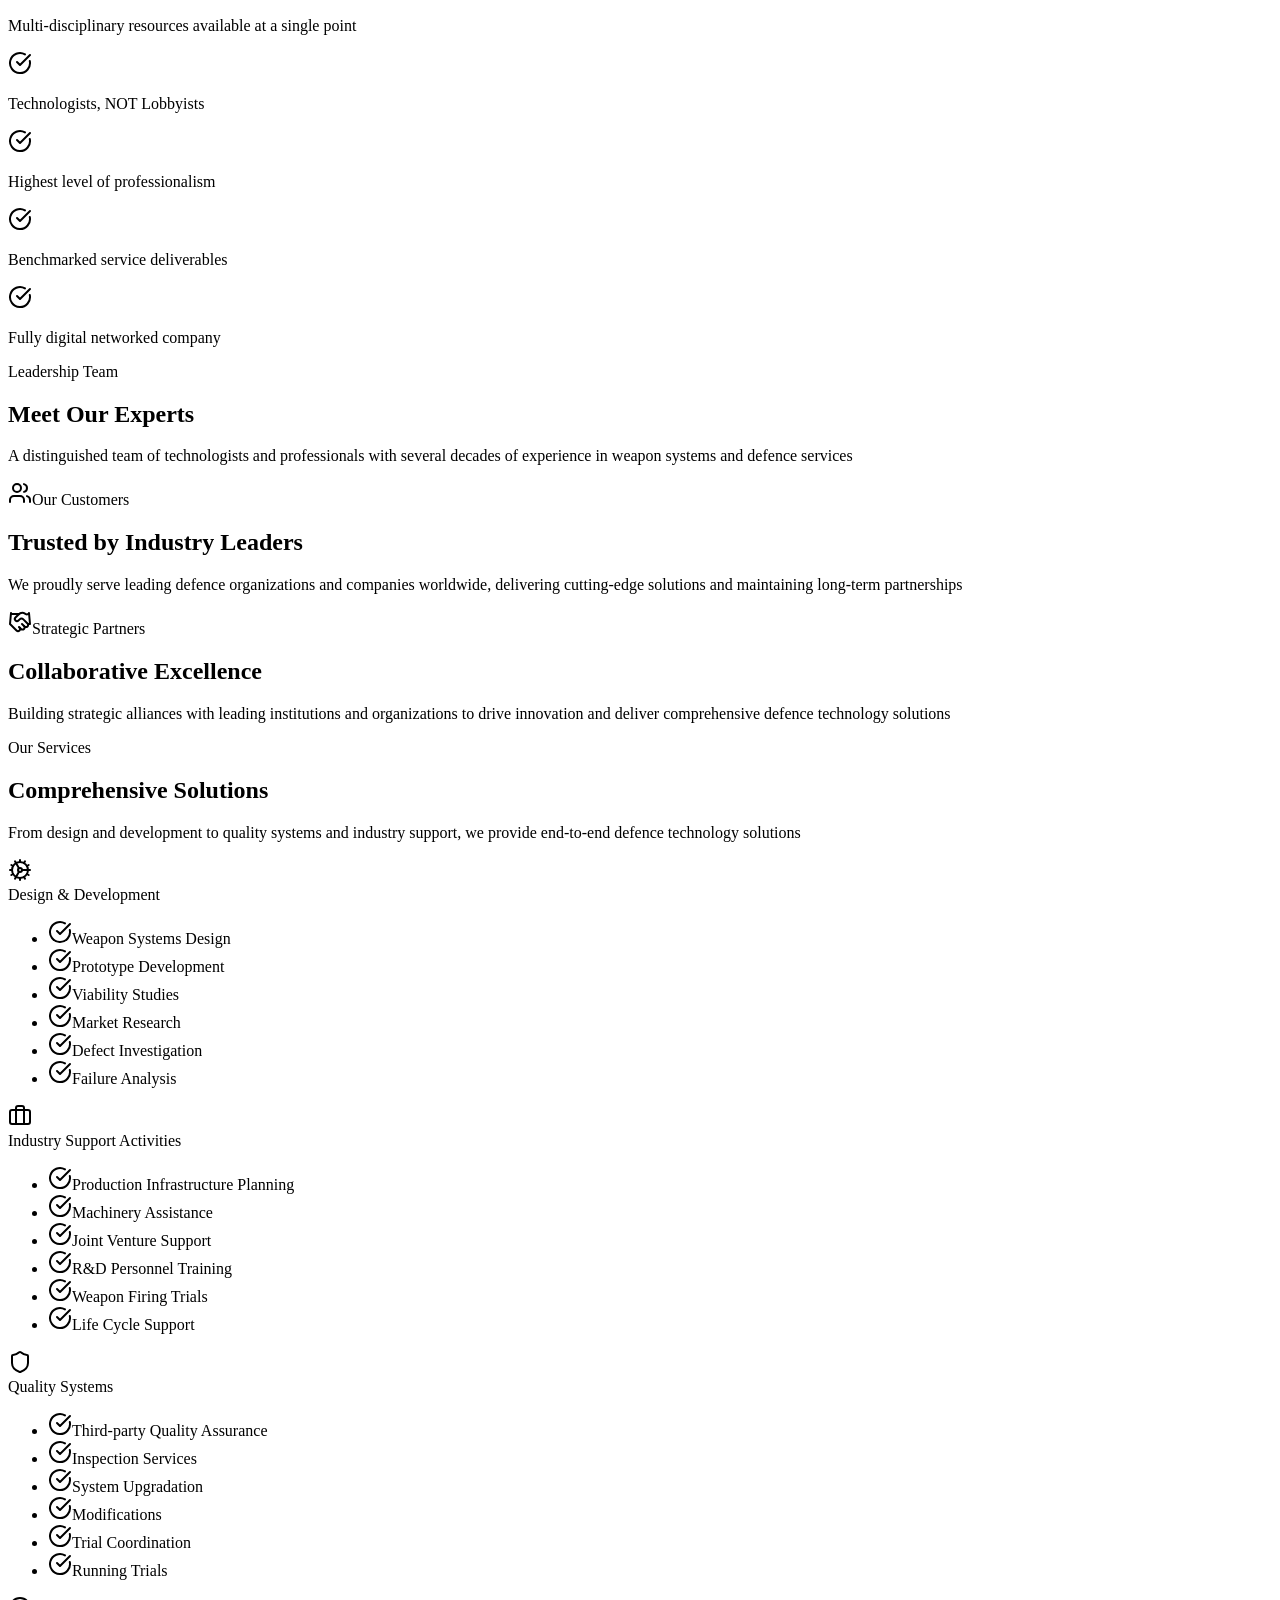
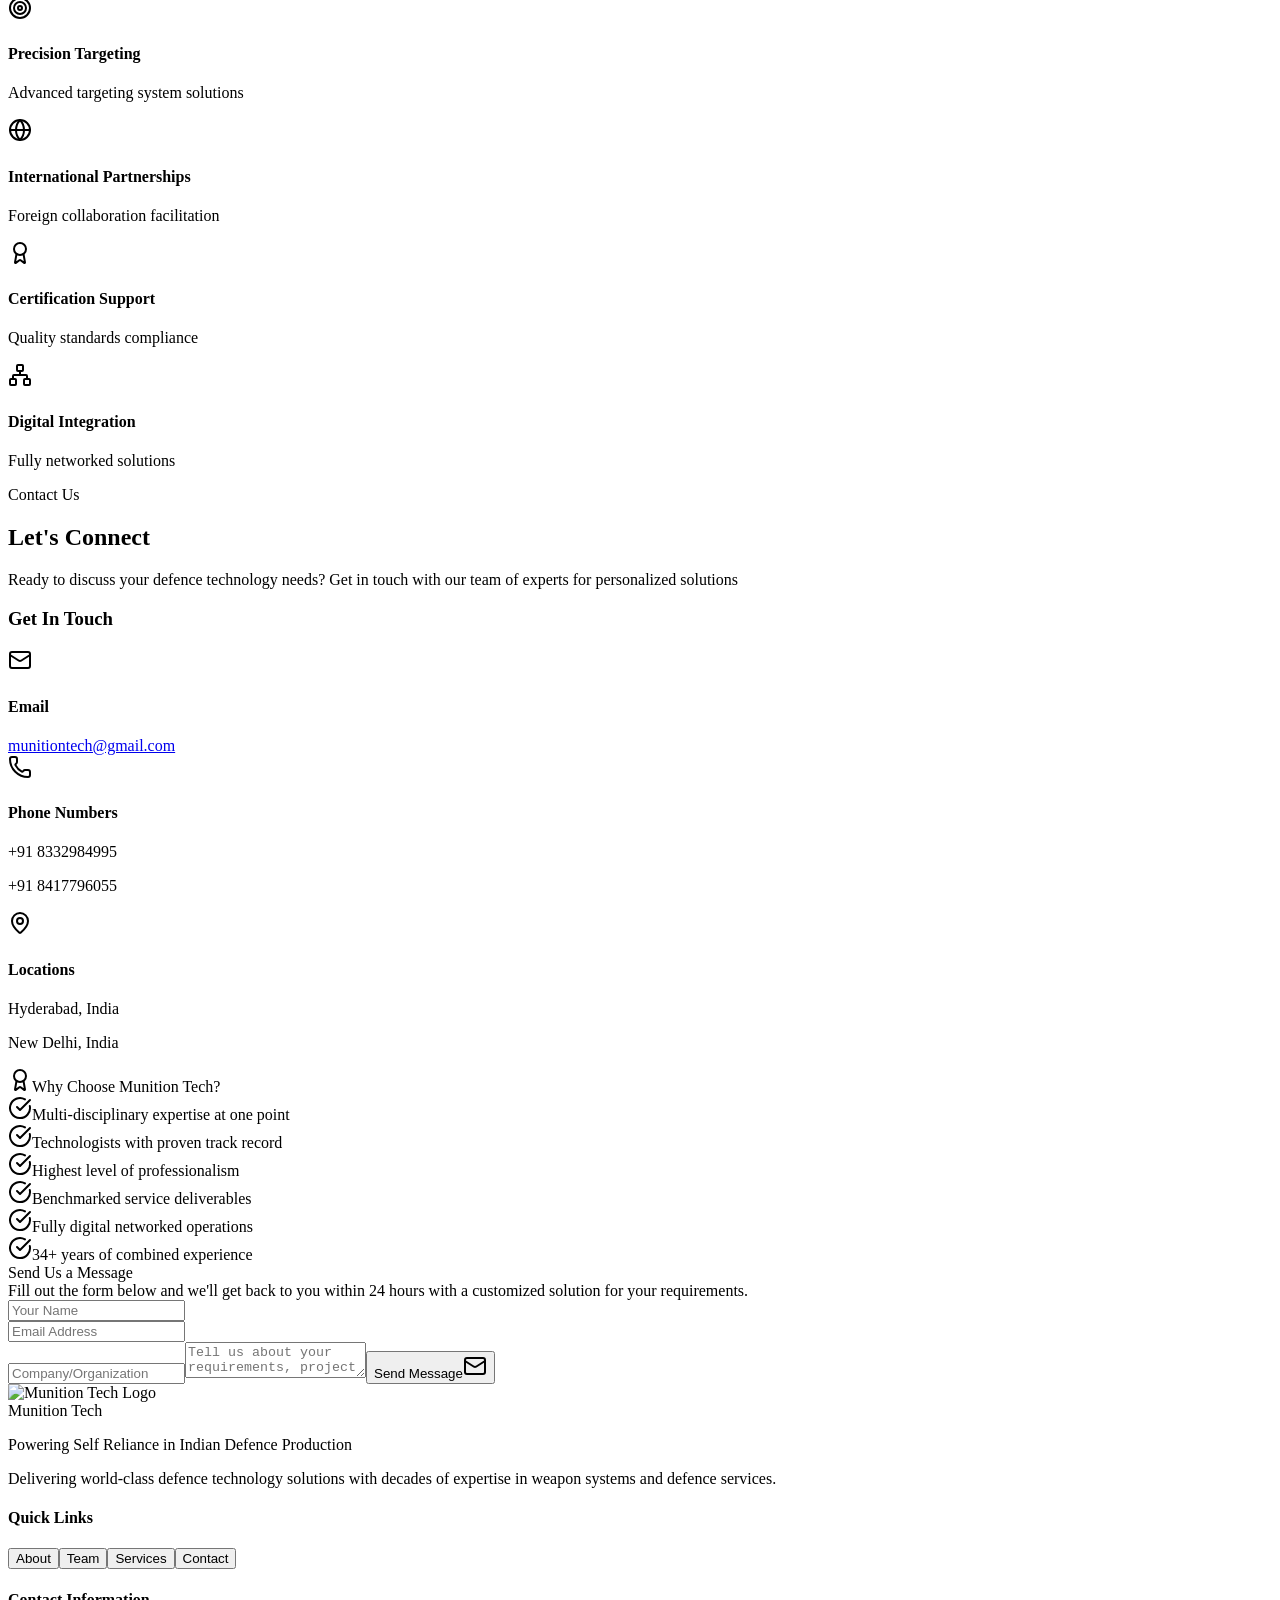
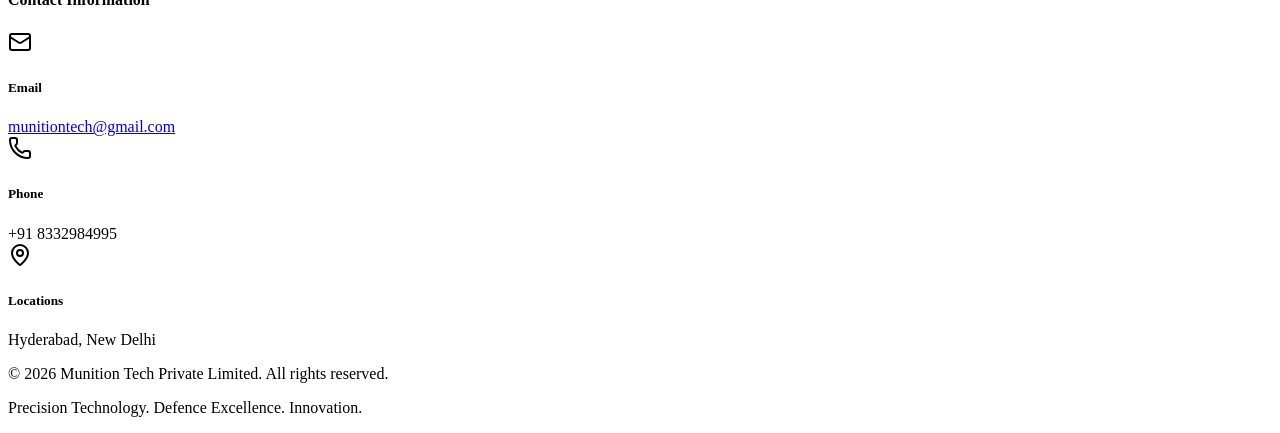
==== commit 53c17210: "Updates" ====
--- a/index.html
+++ b/index.html
@@ -1 +1 @@
-<!DOCTYPE html><html lang="en"><head><meta charSet="utf-8"/><meta name="viewport" content="width=device-width, initial-scale=1"/><link rel="preload" href="/munitiontech-site/_next/static/media/22a5144ee8d83bca-s.p.woff2" as="font" crossorigin="" type="font/woff2"/><link rel="preload" href="/munitiontech-site/_next/static/media/7d4881bb7e1bf84d-s.p.woff2" as="font" crossorigin="" type="font/woff2"/><link rel="preload" as="image" href="/logo.png"/><link rel="stylesheet" href="/munitiontech-site/_next/static/css/ee9db97face8e031.css" data-precedence="next"/><link rel="stylesheet" href="/munitiontech-site/_next/static/css/8728056def4553ef.css" data-precedence="next"/><link rel="preload" as="script" fetchPriority="low" href="/munitiontech-site/_next/static/chunks/webpack-8f558bf7ee24e09c.js"/><script src="/munitiontech-site/_next/static/chunks/4bd1b696-c8bb8eec4230a1ea.js" async=""></script><script src="/munitiontech-site/_next/static/chunks/684-f26267a5edc22793.js" async=""></script><script src="/munitiontech-site/_next/static/chunks/main-app-7e3dbbfa97dbb96c.js" async=""></script><script src="/munitiontech-site/_next/static/chunks/232-5f26a1eb18cd049e.js" async=""></script><script src="/munitiontech-site/_next/static/chunks/app/not-found-aacca6ae71fc42b5.js" async=""></script><script src="/munitiontech-site/_next/static/chunks/175-52e6f681c78121fb.js" async=""></script><script src="/munitiontech-site/_next/static/chunks/app/page-c225dfbbee9b2a06.js" async=""></script><meta name="next-size-adjust" content=""/><title>Munition Technology Pvt. Ltd.</title><meta name="description" content="Powering Self Reliance in Indian Defence Production"/><link rel="icon" href="/munitiontech-site/favicon.ico" type="image/x-icon" sizes="102x102"/><script>document.querySelectorAll('body link[rel="icon"], body link[rel="apple-touch-icon"]').forEach(el => document.head.appendChild(el))</script><script src="/munitiontech-site/_next/static/chunks/polyfills-42372ed130431b0a.js" noModule=""></script></head><body class="__variable_b9e22d __variable_7c7d0a antialiased"><div class="min-h-screen bg-gradient-to-br from-slate-900 via-slate-800 to-blue-950"><nav class="fixed top-0 w-full bg-slate-900/90 backdrop-blur-lg border-b border-orange-500/30 z-50"><div class="max-w-7xl mx-auto px-4 sm:px-6 lg:px-8"><div class="flex justify-between items-center h-20"><div class="flex items-center space-x-4"><div class="w-12 h-12 rounded-xl overflow-hidden mb-2"><img src="/logo.png" alt="Munition Tech Logo" width="48" height="48" class="object-contain"/></div><div><span class="text-3xl font-bold text-white">Munition Technology</span></div></div><div class="hidden md:flex space-x-8 items-center"><button class="text-gray-300 hover:text-orange-400 transition-all duration-300 font-medium relative group">Home<span class="absolute -bottom-1 left-0 w-0 h-0.5 bg-gradient-to-r from-orange-400 to-red-500 group-hover:w-full transition-all duration-300"></span></button><button class="text-gray-300 hover:text-orange-400 transition-all duration-300 font-medium relative group">About<span class="absolute -bottom-1 left-0 w-0 h-0.5 bg-gradient-to-r from-orange-400 to-red-500 group-hover:w-full transition-all duration-300"></span></button><button class="text-gray-300 hover:text-orange-400 transition-all duration-300 font-medium relative group">Team<span class="absolute -bottom-1 left-0 w-0 h-0.5 bg-gradient-to-r from-orange-400 to-red-500 group-hover:w-full transition-all duration-300"></span></button><button class="text-gray-300 hover:text-orange-400 transition-all duration-300 font-medium relative group">Customers<span class="absolute -bottom-1 left-0 w-0 h-0.5 bg-gradient-to-r from-orange-400 to-red-500 group-hover:w-full transition-all duration-300"></span></button><button class="text-gray-300 hover:text-orange-400 transition-all duration-300 font-medium relative group">Partners<span class="absolute -bottom-1 left-0 w-0 h-0.5 bg-gradient-to-r from-orange-400 to-red-500 group-hover:w-full transition-all duration-300"></span></button><button class="text-gray-300 hover:text-orange-400 transition-all duration-300 font-medium relative group">Services<span class="absolute -bottom-1 left-0 w-0 h-0.5 bg-gradient-to-r from-orange-400 to-red-500 group-hover:w-full transition-all duration-300"></span></button><button class="text-gray-300 hover:text-orange-400 transition-all duration-300 font-medium relative group">Contact<span class="absolute -bottom-1 left-0 w-0 h-0.5 bg-gradient-to-r from-orange-400 to-red-500 group-hover:w-full transition-all duration-300"></span></button><div class="relative"><button class="text-gray-300 hover:text-orange-400 transition-all duration-300 font-medium relative group flex items-center space-x-1"><span>Certification</span><svg xmlns="http://www.w3.org/2000/svg" width="16" height="16" viewBox="0 0 24 24" fill="none" stroke="currentColor" stroke-width="2" stroke-linecap="round" stroke-linejoin="round" class="lucide lucide-chevron-down transition-transform duration-200" aria-hidden="true"><path d="m6 9 6 6 6-6"></path></svg><span class="absolute -bottom-1 left-0 w-0 h-0.5 bg-gradient-to-r from-orange-400 to-red-500 group-hover:w-full transition-all duration-300"></span></button></div></div><div class="md:hidden"><button class="text-gray-300 hover:text-white"><svg xmlns="http://www.w3.org/2000/svg" width="24" height="24" viewBox="0 0 24 24" fill="none" stroke="currentColor" stroke-width="2" stroke-linecap="round" stroke-linejoin="round" class="lucide lucide-menu" aria-hidden="true"><path d="M4 12h16"></path><path d="M4 18h16"></path><path d="M4 6h16"></path></svg></button></div></div></div></nav><section id="home" class="pt-20 min-h-screen flex items-center relative overflow-hidden"><div class="absolute inset-0"><div class="absolute inset-0 bg-gradient-to-r from-orange-600/20 via-transparent to-blue-600/20"></div><div class="absolute top-1/4 left-10 w-72 h-72 bg-orange-500/10 rounded-full blur-3xl"></div><div class="absolute bottom-1/4 right-10 w-96 h-96 bg-blue-500/10 rounded-full blur-3xl"></div></div><div class="max-w-7xl mx-auto px-4 sm:px-6 lg:px-8 relative z-10"><div class="text-center space-y-8"><div class="space-y-6"><h1 class="text-4xl lg:text-5xl font-black text-white leading-tight"><span class="bg-gradient-to-r from-white via-orange-200 to-orange-400 bg-clip-text text-transparent">Powering Self Reliance</span><br/><span class="bg-gradient-to-r italic text-3xl lg:text-4xl from-orange-400 to-red-400 bg-clip-text text-transparent">in</span><br/><span class="bg-gradient-to-r from-orange-400 via-red-500 to-red-600 bg-clip-text text-transparent"><span class="bg-[linear-gradient(105deg,#FF9933,#FFFFFF,#138808)] bg-clip-text text-transparent">Indian</span> Defence Production</span></h1><p class="text-2xl text-gray-300 leading-relaxed max-w-4xl mx-auto">Multi-disciplinary technologists delivering world-class defence solutions with decades of expertise in weapon systems and defence services</p></div><div class="flex flex-col sm:flex-row gap-6 justify-center"><button data-slot="button" class="inline-flex items-center justify-center gap-2 whitespace-nowrap font-medium transition-all disabled:pointer-events-none disabled:opacity-50 [&amp;_svg]:pointer-events-none [&amp;_svg:not([class*=&#x27;size-&#x27;])]:size-4 shrink-0 [&amp;_svg]:shrink-0 outline-none focus-visible:border-ring focus-visible:ring-ring/50 focus-visible:ring-[3px] aria-invalid:ring-destructive/20 dark:aria-invalid:ring-destructive/40 aria-invalid:border-destructive hover:bg-primary/90 h-10 rounded-md px-6 has-[&gt;svg]:px-4 bg-gradient-to-r from-orange-600 to-red-600 hover:from-orange-700 hover:to-red-700 text-white py-[26px] text-lg border-0 shadow-2xl"><span class="ml-2">Explore Services</span><svg xmlns="http://www.w3.org/2000/svg" width="24" height="24" viewBox="0 0 24 24" fill="none" stroke="currentColor" stroke-width="2" stroke-linecap="round" stroke-linejoin="round" class="lucide lucide-chevron-right ml-2 h-6 w-6" aria-hidden="true"><path d="m9 18 6-6-6-6"></path></svg></button><button data-slot="button" class="inline-flex items-center justify-center gap-2 whitespace-nowrap font-medium transition-all disabled:pointer-events-none disabled:opacity-50 [&amp;_svg]:pointer-events-none [&amp;_svg:not([class*=&#x27;size-&#x27;])]:size-4 shrink-0 [&amp;_svg]:shrink-0 outline-none focus-visible:border-ring focus-visible:ring-ring/50 focus-visible:ring-[3px] aria-invalid:ring-destructive/20 dark:aria-invalid:ring-destructive/40 aria-invalid:border-destructive bg-background dark:bg-input/30 dark:border-input dark:hover:bg-input/50 h-10 rounded-md has-[&gt;svg]:px-4 border-2 border-orange-400 text-orange-400 hover:bg-orange-400 hover:text-slate-900 px-12 py-6 text-lg backdrop-blur-sm shadow-2xl">Connect With Us</button></div><div class="grid md:grid-cols-5 gap-6 mt-16 max-w-5xl mx-auto"><div class="text-center space-y-3 group"><div class="w-16 h-16 bg-gradient-to-br from-orange-500/20 to-red-600/20 rounded-2xl mx-auto flex items-center justify-center group-hover:from-orange-500/30 group-hover:to-red-600/30 transition-all duration-300"><svg xmlns="http://www.w3.org/2000/svg" width="24" height="24" viewBox="0 0 24 24" fill="none" stroke="currentColor" stroke-width="2" stroke-linecap="round" stroke-linejoin="round" class="lucide lucide-users h-8 w-8 text-orange-400" aria-hidden="true"><path d="M16 21v-2a4 4 0 0 0-4-4H6a4 4 0 0 0-4 4v2"></path><path d="M16 3.128a4 4 0 0 1 0 7.744"></path><path d="M22 21v-2a4 4 0 0 0-3-3.87"></path><circle cx="9" cy="7" r="4"></circle></svg></div><p class="text-sm text-gray-300 font-medium">Multi-disciplinary Resources</p></div><div class="text-center space-y-3 group"><div class="w-16 h-16 bg-gradient-to-br from-orange-500/20 to-red-600/20 rounded-2xl mx-auto flex items-center justify-center group-hover:from-orange-500/30 group-hover:to-red-600/30 transition-all duration-300"><svg xmlns="http://www.w3.org/2000/svg" width="24" height="24" viewBox="0 0 24 24" fill="none" stroke="currentColor" stroke-width="2" stroke-linecap="round" stroke-linejoin="round" class="lucide lucide-cog h-8 w-8 text-orange-400" aria-hidden="true"><path d="M12 20a8 8 0 1 0 0-16 8 8 0 0 0 0 16Z"></path><path d="M12 14a2 2 0 1 0 0-4 2 2 0 0 0 0 4Z"></path><path d="M12 2v2"></path><path d="M12 22v-2"></path><path d="m17 20.66-1-1.73"></path><path d="M11 10.27 7 3.34"></path><path d="m20.66 17-1.73-1"></path><path d="m3.34 7 1.73 1"></path><path d="M14 12h8"></path><path d="M2 12h2"></path><path d="m20.66 7-1.73 1"></path><path d="m3.34 17 1.73-1"></path><path d="m17 3.34-1 1.73"></path><path d="m11 13.73-4 6.93"></path></svg></div><p class="text-sm text-gray-300 font-medium">Technologists, NOT Lobbyists</p></div><div class="text-center space-y-3 group"><div class="w-16 h-16 bg-gradient-to-br from-orange-500/20 to-red-600/20 rounded-2xl mx-auto flex items-center justify-center group-hover:from-orange-500/30 group-hover:to-red-600/30 transition-all duration-300"><svg xmlns="http://www.w3.org/2000/svg" width="24" height="24" viewBox="0 0 24 24" fill="none" stroke="currentColor" stroke-width="2" stroke-linecap="round" stroke-linejoin="round" class="lucide lucide-award h-8 w-8 text-orange-400" aria-hidden="true"><path d="m15.477 12.89 1.515 8.526a.5.5 0 0 1-.81.47l-3.58-2.687a1 1 0 0 0-1.197 0l-3.586 2.686a.5.5 0 0 1-.81-.469l1.514-8.526"></path><circle cx="12" cy="8" r="6"></circle></svg></div><p class="text-sm text-gray-300 font-medium">Highest Professionalism</p></div><div class="text-center space-y-3 group"><div class="w-16 h-16 bg-gradient-to-br from-orange-500/20 to-red-600/20 rounded-2xl mx-auto flex items-center justify-center group-hover:from-orange-500/30 group-hover:to-red-600/30 transition-all duration-300"><svg xmlns="http://www.w3.org/2000/svg" width="24" height="24" viewBox="0 0 24 24" fill="none" stroke="currentColor" stroke-width="2" stroke-linecap="round" stroke-linejoin="round" class="lucide lucide-target h-8 w-8 text-orange-400" aria-hidden="true"><circle cx="12" cy="12" r="10"></circle><circle cx="12" cy="12" r="6"></circle><circle cx="12" cy="12" r="2"></circle></svg></div><p class="text-sm text-gray-300 font-medium">Benchmarked Deliverables</p></div><div class="text-center space-y-3 group"><div class="w-16 h-16 bg-gradient-to-br from-orange-500/20 to-red-600/20 rounded-2xl mx-auto flex items-center justify-center group-hover:from-orange-500/30 group-hover:to-red-600/30 transition-all duration-300"><svg xmlns="http://www.w3.org/2000/svg" width="24" height="24" viewBox="0 0 24 24" fill="none" stroke="currentColor" stroke-width="2" stroke-linecap="round" stroke-linejoin="round" class="lucide lucide-network h-8 w-8 text-orange-400" aria-hidden="true"><rect x="16" y="16" width="6" height="6" rx="1"></rect><rect x="2" y="16" width="6" height="6" rx="1"></rect><rect x="9" y="2" width="6" height="6" rx="1"></rect><path d="M5 16v-3a1 1 0 0 1 1-1h12a1 1 0 0 1 1 1v3"></path><path d="M12 12V8"></path></svg></div><p class="text-sm text-gray-300 font-medium">Fully Digital Networked</p></div></div></div></div></section><section id="about" class="py-32 bg-gradient-to-br from-slate-800/50 to-slate-900/50 backdrop-blur-sm"><div class="max-w-7xl mx-auto px-4 sm:px-6 lg:px-8"><div class="text-center mb-20"><span data-slot="badge" class="inline-flex items-center justify-center rounded-md px-2 py-0.5 font-medium w-fit whitespace-nowrap shrink-0 [&amp;&gt;svg]:size-3 gap-1 [&amp;&gt;svg]:pointer-events-none focus-visible:border-ring focus-visible:ring-ring/50 focus-visible:ring-[3px] aria-invalid:ring-destructive/20 dark:aria-invalid:ring-destructive/40 aria-invalid:border-destructive transition-[color,box-shadow] overflow-hidden [a&amp;]:hover:bg-primary/90 bg-gradient-to-r from-orange-600/20 to-red-600/20 text-orange-400 border border-orange-500/30 mb-6">About Munition Tech</span><h2 class="text-5xl font-bold text-white mb-8">Decades of <span class="text-orange-400">Excellence</span></h2><p class="text-xl text-gray-300 max-w-4xl mx-auto leading-relaxed">A group of technologists and professionals with several decades of experience in the production of weapon systems and defence services joined together to provide technological support and knowledge services.</p></div><div class="grid lg:grid-cols-2 gap-16 items-center mb-20"><div class="space-y-8"><h3 class="text-3xl font-bold text-white">Our Expertise</h3><p class="text-lg text-gray-300 leading-relaxed">We specialize in weapon systems design/development, production/industry support, quality assurance/inspection, and life cycle support services. Our areas of service include viability studies, market research, prototype development, assistance in planning production infrastructure and machinery.</p><p class="text-lg text-gray-300 leading-relaxed">MTPL assists Indian defence firms in joint ventures with foreign collaborators and in the training of their R&amp;D personnel, contributing to Atmanirbhar Bharat initiatives.</p><div class="grid grid-cols-2 gap-4 pt-6"><div class="text-center"><div class="text-3xl font-bold text-orange-400">34+</div><div class="text-sm text-gray-400">Years Experience</div></div><div class="text-center"><div class="text-3xl font-bold text-orange-400">100+</div><div class="text-sm text-gray-400">Projects Completed</div></div></div></div><div class="grid grid-cols-2 gap-6"><div data-slot="card" class="text-card-foreground flex flex-col gap-6 rounded-xl border py-6 shadow-sm bg-gradient-to-br from-slate-700/50 to-slate-800/50 border-orange-500/20 hover:border-orange-500/40 transition-all duration-300 group"><div data-slot="card-content" class="p-6 text-center"><svg xmlns="http://www.w3.org/2000/svg" width="24" height="24" viewBox="0 0 24 24" fill="none" stroke="currentColor" stroke-width="2" stroke-linecap="round" stroke-linejoin="round" class="lucide lucide-shield h-12 w-12 text-orange-400 mx-auto mb-4 group-hover:scale-110 transition-transform duration-300" aria-hidden="true"><path d="M20 13c0 5-3.5 7.5-7.66 8.95a1 1 0 0 1-.67-.01C7.5 20.5 4 18 4 13V6a1 1 0 0 1 1-1c2 0 4.5-1.2 6.24-2.72a1.17 1.17 0 0 1 1.52 0C14.51 3.81 17 5 19 5a1 1 0 0 1 1 1z"></path></svg><h4 class="text-white font-semibold mb-2">Quality Assurance</h4><p class="text-gray-400 text-sm">Third-party QA and inspection services</p></div></div><div data-slot="card" class="text-card-foreground flex flex-col gap-6 rounded-xl border py-6 shadow-sm bg-gradient-to-br from-slate-700/50 to-slate-800/50 border-orange-500/20 hover:border-orange-500/40 transition-all duration-300 group"><div data-slot="card-content" class="p-6 text-center"><svg xmlns="http://www.w3.org/2000/svg" width="24" height="24" viewBox="0 0 24 24" fill="none" stroke="currentColor" stroke-width="2" stroke-linecap="round" stroke-linejoin="round" class="lucide lucide-cog h-12 w-12 text-orange-400 mx-auto mb-4 group-hover:scale-110 transition-transform duration-300" aria-hidden="true"><path d="M12 20a8 8 0 1 0 0-16 8 8 0 0 0 0 16Z"></path><path d="M12 14a2 2 0 1 0 0-4 2 2 0 0 0 0 4Z"></path><path d="M12 2v2"></path><path d="M12 22v-2"></path><path d="m17 20.66-1-1.73"></path><path d="M11 10.27 7 3.34"></path><path d="m20.66 17-1.73-1"></path><path d="m3.34 7 1.73 1"></path><path d="M14 12h8"></path><path d="M2 12h2"></path><path d="m20.66 7-1.73 1"></path><path d="m3.34 17 1.73-1"></path><path d="m17 3.34-1 1.73"></path><path d="m11 13.73-4 6.93"></path></svg><h4 class="text-white font-semibold mb-2">Production Support</h4><p class="text-gray-400 text-sm">Infrastructure and machinery planning</p></div></div><div data-slot="card" class="text-card-foreground flex flex-col gap-6 rounded-xl border py-6 shadow-sm bg-gradient-to-br from-slate-700/50 to-slate-800/50 border-orange-500/20 hover:border-orange-500/40 transition-all duration-300 group"><div data-slot="card-content" class="p-6 text-center"><svg xmlns="http://www.w3.org/2000/svg" width="24" height="24" viewBox="0 0 24 24" fill="none" stroke="currentColor" stroke-width="2" stroke-linecap="round" stroke-linejoin="round" class="lucide lucide-search h-12 w-12 text-orange-400 mx-auto mb-4 group-hover:scale-110 transition-transform duration-300" aria-hidden="true"><path d="m21 21-4.34-4.34"></path><circle cx="11" cy="11" r="8"></circle></svg><h4 class="text-white font-semibold mb-2">Research &amp; Analysis</h4><p class="text-gray-400 text-sm">Viability studies and market research</p></div></div><div data-slot="card" class="text-card-foreground flex flex-col gap-6 rounded-xl border py-6 shadow-sm bg-gradient-to-br from-slate-700/50 to-slate-800/50 border-orange-500/20 hover:border-orange-500/40 transition-all duration-300 group"><div data-slot="card-content" class="p-6 text-center"><svg xmlns="http://www.w3.org/2000/svg" width="24" height="24" viewBox="0 0 24 24" fill="none" stroke="currentColor" stroke-width="2" stroke-linecap="round" stroke-linejoin="round" class="lucide lucide-settings h-12 w-12 text-orange-400 mx-auto mb-4 group-hover:scale-110 transition-transform duration-300" aria-hidden="true"><path d="M12.22 2h-.44a2 2 0 0 0-2 2v.18a2 2 0 0 1-1 1.73l-.43.25a2 2 0 0 1-2 0l-.15-.08a2 2 0 0 0-2.73.73l-.22.38a2 2 0 0 0 .73 2.73l.15.1a2 2 0 0 1 1 1.72v.51a2 2 0 0 1-1 1.74l-.15.09a2 2 0 0 0-.73 2.73l.22.38a2 2 0 0 0 2.73.73l.15-.08a2 2 0 0 1 2 0l.43.25a2 2 0 0 1 1 1.73V20a2 2 0 0 0 2 2h.44a2 2 0 0 0 2-2v-.18a2 2 0 0 1 1-1.73l.43-.25a2 2 0 0 1 2 0l.15.08a2 2 0 0 0 2.73-.73l.22-.39a2 2 0 0 0-.73-2.73l-.15-.08a2 2 0 0 1-1-1.74v-.5a2 2 0 0 1 1-1.74l.15-.09a2 2 0 0 0 .73-2.73l-.22-.38a2 2 0 0 0-2.73-.73l-.15.08a2 2 0 0 1-2 0l-.43-.25a2 2 0 0 1-1-1.73V4a2 2 0 0 0-2-2z"></path><circle cx="12" cy="12" r="3"></circle></svg><h4 class="text-white font-semibold mb-2">Life Cycle Support</h4><p class="text-gray-400 text-sm">Upgradation and modifications</p></div></div></div></div><div class="bg-gradient-to-r from-orange-500/10 to-red-600/10 rounded-3xl p-12 border border-orange-500/20"><h3 class="text-3xl font-bold text-white text-center mb-12">Salient Features</h3><div class="grid md:grid-cols-5 gap-8"><div class="text-center space-y-3"><div class="w-12 h-12 bg-gradient-to-br from-orange-500 to-red-600 rounded-xl mx-auto flex items-center justify-center"><svg xmlns="http://www.w3.org/2000/svg" width="24" height="24" viewBox="0 0 24 24" fill="none" stroke="currentColor" stroke-width="2" stroke-linecap="round" stroke-linejoin="round" class="lucide lucide-circle-check-big h-6 w-6 text-white" aria-hidden="true"><path d="M21.801 10A10 10 0 1 1 17 3.335"></path><path d="m9 11 3 3L22 4"></path></svg></div><p class="text-gray-300 text-sm font-medium">Multi-disciplinary resources available at a single point</p></div><div class="text-center space-y-3"><div class="w-12 h-12 bg-gradient-to-br from-orange-500 to-red-600 rounded-xl mx-auto flex items-center justify-center"><svg xmlns="http://www.w3.org/2000/svg" width="24" height="24" viewBox="0 0 24 24" fill="none" stroke="currentColor" stroke-width="2" stroke-linecap="round" stroke-linejoin="round" class="lucide lucide-circle-check-big h-6 w-6 text-white" aria-hidden="true"><path d="M21.801 10A10 10 0 1 1 17 3.335"></path><path d="m9 11 3 3L22 4"></path></svg></div><p class="text-gray-300 text-sm font-medium">Technologists, NOT Lobbyists</p></div><div class="text-center space-y-3"><div class="w-12 h-12 bg-gradient-to-br from-orange-500 to-red-600 rounded-xl mx-auto flex items-center justify-center"><svg xmlns="http://www.w3.org/2000/svg" width="24" height="24" viewBox="0 0 24 24" fill="none" stroke="currentColor" stroke-width="2" stroke-linecap="round" stroke-linejoin="round" class="lucide lucide-circle-check-big h-6 w-6 text-white" aria-hidden="true"><path d="M21.801 10A10 10 0 1 1 17 3.335"></path><path d="m9 11 3 3L22 4"></path></svg></div><p class="text-gray-300 text-sm font-medium">Highest level of professionalism</p></div><div class="text-center space-y-3"><div class="w-12 h-12 bg-gradient-to-br from-orange-500 to-red-600 rounded-xl mx-auto flex items-center justify-center"><svg xmlns="http://www.w3.org/2000/svg" width="24" height="24" viewBox="0 0 24 24" fill="none" stroke="currentColor" stroke-width="2" stroke-linecap="round" stroke-linejoin="round" class="lucide lucide-circle-check-big h-6 w-6 text-white" aria-hidden="true"><path d="M21.801 10A10 10 0 1 1 17 3.335"></path><path d="m9 11 3 3L22 4"></path></svg></div><p class="text-gray-300 text-sm font-medium">Benchmarked service deliverables</p></div><div class="text-center space-y-3"><div class="w-12 h-12 bg-gradient-to-br from-orange-500 to-red-600 rounded-xl mx-auto flex items-center justify-center"><svg xmlns="http://www.w3.org/2000/svg" width="24" height="24" viewBox="0 0 24 24" fill="none" stroke="currentColor" stroke-width="2" stroke-linecap="round" stroke-linejoin="round" class="lucide lucide-circle-check-big h-6 w-6 text-white" aria-hidden="true"><path d="M21.801 10A10 10 0 1 1 17 3.335"></path><path d="m9 11 3 3L22 4"></path></svg></div><p class="text-gray-300 text-sm font-medium">Fully digital networked company</p></div></div></div></div></section><section id="team" class="py-32"><div class="max-w-7xl mx-auto px-4 sm:px-6 lg:px-8"><div class="text-center mb-20"><span data-slot="badge" class="inline-flex items-center justify-center rounded-md px-2 py-0.5 font-medium w-fit whitespace-nowrap shrink-0 [&amp;&gt;svg]:size-3 gap-1 [&amp;&gt;svg]:pointer-events-none focus-visible:border-ring focus-visible:ring-ring/50 focus-visible:ring-[3px] aria-invalid:ring-destructive/20 dark:aria-invalid:ring-destructive/40 aria-invalid:border-destructive transition-[color,box-shadow] overflow-hidden [a&amp;]:hover:bg-primary/90 bg-gradient-to-r from-orange-600/20 to-red-600/20 text-orange-400 border border-orange-500/30 mb-6">Leadership Team</span><h2 class="text-5xl font-bold text-white mb-8">Meet Our <span class="text-orange-400">Experts</span></h2><p class="text-xl text-gray-300 max-w-4xl mx-auto leading-relaxed">A distinguished team of technologists and professionals with several decades of experience in weapon systems and defence services</p></div><div class="relative"><div class="react-multi-carousel-list  " dir="ltr"><ul class="react-multi-carousel-track " style="transition:none;overflow:unset;transform:translate3d(0px,0,0)"></ul></div></div></div></section><section id="customers" class="py-32 bg-gradient-to-br from-slate-800/50 to-slate-900/50 backdrop-blur-sm"><div class="max-w-7xl mx-auto px-4 sm:px-6 lg:px-8"><div class="text-center mb-20"><span data-slot="badge" class="inline-flex items-center justify-center rounded-md px-2 py-0.5 font-medium w-fit whitespace-nowrap shrink-0 [&amp;&gt;svg]:size-3 gap-1 [&amp;&gt;svg]:pointer-events-none focus-visible:border-ring focus-visible:ring-ring/50 focus-visible:ring-[3px] aria-invalid:ring-destructive/20 dark:aria-invalid:ring-destructive/40 aria-invalid:border-destructive transition-[color,box-shadow] overflow-hidden [a&amp;]:hover:bg-primary/90 bg-gradient-to-r from-orange-600/20 to-red-600/20 text-orange-400 border border-orange-500/30 mb-6"><svg xmlns="http://www.w3.org/2000/svg" width="24" height="24" viewBox="0 0 24 24" fill="none" stroke="currentColor" stroke-width="2" stroke-linecap="round" stroke-linejoin="round" class="lucide lucide-users h-4 w-4 mr-2" aria-hidden="true"><path d="M16 21v-2a4 4 0 0 0-4-4H6a4 4 0 0 0-4 4v2"></path><path d="M16 3.128a4 4 0 0 1 0 7.744"></path><path d="M22 21v-2a4 4 0 0 0-3-3.87"></path><circle cx="9" cy="7" r="4"></circle></svg>Our Customers</span><h2 class="text-5xl font-bold text-white mb-8">Trusted by <span class="text-orange-400">Industry Leaders</span></h2><p class="text-xl text-gray-300 max-w-4xl mx-auto leading-relaxed">We proudly serve leading defence organizations and companies worldwide, delivering cutting-edge solutions and maintaining long-term partnerships</p></div><div class="relative"><div class="react-multi-carousel-list  " dir="ltr"><ul class="react-multi-carousel-track " style="transition:none;overflow:unset;transform:translate3d(0px,0,0)"></ul></div></div></div></section><section id="partners" class="py-32 bg-gradient-to-br from-slate-800/30 to-slate-900/30"><div class="max-w-7xl mx-auto px-4 sm:px-6 lg:px-8"><div class="text-center mb-20"><span data-slot="badge" class="inline-flex items-center justify-center rounded-md px-2 py-0.5 font-medium w-fit whitespace-nowrap shrink-0 [&amp;&gt;svg]:size-3 gap-1 [&amp;&gt;svg]:pointer-events-none focus-visible:border-ring focus-visible:ring-ring/50 focus-visible:ring-[3px] aria-invalid:ring-destructive/20 dark:aria-invalid:ring-destructive/40 aria-invalid:border-destructive transition-[color,box-shadow] overflow-hidden [a&amp;]:hover:bg-primary/90 bg-gradient-to-r from-orange-600/20 to-red-600/20 text-orange-400 border border-orange-500/30 mb-6"><svg xmlns="http://www.w3.org/2000/svg" width="24" height="24" viewBox="0 0 24 24" fill="none" stroke="currentColor" stroke-width="2" stroke-linecap="round" stroke-linejoin="round" class="lucide lucide-handshake h-4 w-4 mr-2" aria-hidden="true"><path d="m11 17 2 2a1 1 0 1 0 3-3"></path><path d="m14 14 2.5 2.5a1 1 0 1 0 3-3l-3.88-3.88a3 3 0 0 0-4.24 0l-.88.88a1 1 0 1 1-3-3l2.81-2.81a5.79 5.79 0 0 1 7.06-.87l.47.28a2 2 0 0 0 1.42.25L21 4"></path><path d="m21 3 1 11h-2"></path><path d="M3 3 2 14l6.5 6.5a1 1 0 1 0 3-3"></path><path d="M3 4h8"></path></svg>Strategic Partners</span><h2 class="text-5xl font-bold text-white mb-8">Collaborative <span class="text-orange-400">Excellence</span></h2><p class="text-xl text-gray-300 max-w-4xl mx-auto leading-relaxed">Building strategic alliances with leading institutions and organizations to drive innovation and deliver comprehensive defence technology solutions</p></div><div class="relative"><div class="react-multi-carousel-list  " dir="ltr"><ul class="react-multi-carousel-track " style="transition:none;overflow:unset;transform:translate3d(0px,0,0)"></ul></div></div></div></section><section id="services" class="py-32 bg-gradient-to-br from-slate-800/50 to-slate-900/50"><div class="max-w-7xl mx-auto px-4 sm:px-6 lg:px-8"><div class="text-center mb-20"><span data-slot="badge" class="inline-flex items-center justify-center rounded-md px-2 py-0.5 font-medium w-fit whitespace-nowrap shrink-0 [&amp;&gt;svg]:size-3 gap-1 [&amp;&gt;svg]:pointer-events-none focus-visible:border-ring focus-visible:ring-ring/50 focus-visible:ring-[3px] aria-invalid:ring-destructive/20 dark:aria-invalid:ring-destructive/40 aria-invalid:border-destructive transition-[color,box-shadow] overflow-hidden [a&amp;]:hover:bg-primary/90 bg-gradient-to-r from-orange-600/20 to-red-600/20 text-orange-400 border border-orange-500/30 mb-6">Our Services</span><h2 class="text-5xl font-bold text-white mb-8">Comprehensive <span class="text-orange-400">Solutions</span></h2><p class="text-xl text-gray-300 max-w-4xl mx-auto leading-relaxed">From design and development to quality systems and industry support, we provide end-to-end defence technology solutions</p></div><div class="grid lg:grid-cols-3 gap-12 mb-20"><div data-slot="card" class="text-card-foreground flex flex-col gap-6 rounded-xl border py-6 shadow-sm bg-gradient-to-br from-orange-500/10 to-red-600/10 border-orange-500/30 hover:border-orange-500/50 transition-all duration-300 group relative overflow-hidden"><div class="absolute inset-0 bg-gradient-to-br from-orange-500/5 to-red-600/5 opacity-0 group-hover:opacity-100 transition-opacity duration-300"></div><div data-slot="card-header" class="@container/card-header grid auto-rows-min grid-rows-[auto_auto] items-start gap-1.5 px-6 has-data-[slot=card-action]:grid-cols-[1fr_auto] [.border-b]:pb-6 text-center relative z-10"><div class="w-20 h-20 bg-gradient-to-br from-orange-500 to-red-600 rounded-3xl mx-auto mb-6 flex items-center justify-center group-hover:scale-110 transition-transform duration-300"><svg xmlns="http://www.w3.org/2000/svg" width="24" height="24" viewBox="0 0 24 24" fill="none" stroke="currentColor" stroke-width="2" stroke-linecap="round" stroke-linejoin="round" class="lucide lucide-cog h-10 w-10 text-white" aria-hidden="true"><path d="M12 20a8 8 0 1 0 0-16 8 8 0 0 0 0 16Z"></path><path d="M12 14a2 2 0 1 0 0-4 2 2 0 0 0 0 4Z"></path><path d="M12 2v2"></path><path d="M12 22v-2"></path><path d="m17 20.66-1-1.73"></path><path d="M11 10.27 7 3.34"></path><path d="m20.66 17-1.73-1"></path><path d="m3.34 7 1.73 1"></path><path d="M14 12h8"></path><path d="M2 12h2"></path><path d="m20.66 7-1.73 1"></path><path d="m3.34 17 1.73-1"></path><path d="m17 3.34-1 1.73"></path><path d="m11 13.73-4 6.93"></path></svg></div><div data-slot="card-title" class="font-semibold text-white text-2xl mb-4">Design &amp; Development</div></div><div data-slot="card-content" class="px-6 relative z-10"><ul class="space-y-3 text-gray-300"><li class="flex items-center space-x-3"><svg xmlns="http://www.w3.org/2000/svg" width="24" height="24" viewBox="0 0 24 24" fill="none" stroke="currentColor" stroke-width="2" stroke-linecap="round" stroke-linejoin="round" class="lucide lucide-circle-check-big h-5 w-5 text-orange-400 flex-shrink-0" aria-hidden="true"><path d="M21.801 10A10 10 0 1 1 17 3.335"></path><path d="m9 11 3 3L22 4"></path></svg><span>Weapon Systems Design</span></li><li class="flex items-center space-x-3"><svg xmlns="http://www.w3.org/2000/svg" width="24" height="24" viewBox="0 0 24 24" fill="none" stroke="currentColor" stroke-width="2" stroke-linecap="round" stroke-linejoin="round" class="lucide lucide-circle-check-big h-5 w-5 text-orange-400 flex-shrink-0" aria-hidden="true"><path d="M21.801 10A10 10 0 1 1 17 3.335"></path><path d="m9 11 3 3L22 4"></path></svg><span>Prototype Development</span></li><li class="flex items-center space-x-3"><svg xmlns="http://www.w3.org/2000/svg" width="24" height="24" viewBox="0 0 24 24" fill="none" stroke="currentColor" stroke-width="2" stroke-linecap="round" stroke-linejoin="round" class="lucide lucide-circle-check-big h-5 w-5 text-orange-400 flex-shrink-0" aria-hidden="true"><path d="M21.801 10A10 10 0 1 1 17 3.335"></path><path d="m9 11 3 3L22 4"></path></svg><span>Viability Studies</span></li><li class="flex items-center space-x-3"><svg xmlns="http://www.w3.org/2000/svg" width="24" height="24" viewBox="0 0 24 24" fill="none" stroke="currentColor" stroke-width="2" stroke-linecap="round" stroke-linejoin="round" class="lucide lucide-circle-check-big h-5 w-5 text-orange-400 flex-shrink-0" aria-hidden="true"><path d="M21.801 10A10 10 0 1 1 17 3.335"></path><path d="m9 11 3 3L22 4"></path></svg><span>Market Research</span></li><li class="flex items-center space-x-3"><svg xmlns="http://www.w3.org/2000/svg" width="24" height="24" viewBox="0 0 24 24" fill="none" stroke="currentColor" stroke-width="2" stroke-linecap="round" stroke-linejoin="round" class="lucide lucide-circle-check-big h-5 w-5 text-orange-400 flex-shrink-0" aria-hidden="true"><path d="M21.801 10A10 10 0 1 1 17 3.335"></path><path d="m9 11 3 3L22 4"></path></svg><span>Defect Investigation</span></li><li class="flex items-center space-x-3"><svg xmlns="http://www.w3.org/2000/svg" width="24" height="24" viewBox="0 0 24 24" fill="none" stroke="currentColor" stroke-width="2" stroke-linecap="round" stroke-linejoin="round" class="lucide lucide-circle-check-big h-5 w-5 text-orange-400 flex-shrink-0" aria-hidden="true"><path d="M21.801 10A10 10 0 1 1 17 3.335"></path><path d="m9 11 3 3L22 4"></path></svg><span>Failure Analysis</span></li></ul></div></div><div data-slot="card" class="text-card-foreground flex flex-col gap-6 rounded-xl border py-6 shadow-sm bg-gradient-to-br from-blue-500/10 to-blue-600/10 border-blue-500/30 hover:border-blue-500/50 transition-all duration-300 group relative overflow-hidden"><div class="absolute inset-0 bg-gradient-to-br from-blue-500/5 to-blue-600/5 opacity-0 group-hover:opacity-100 transition-opacity duration-300"></div><div data-slot="card-header" class="@container/card-header grid auto-rows-min grid-rows-[auto_auto] items-start gap-1.5 px-6 has-data-[slot=card-action]:grid-cols-[1fr_auto] [.border-b]:pb-6 text-center relative z-10"><div class="w-20 h-20 bg-gradient-to-br from-blue-500 to-blue-600 rounded-3xl mx-auto mb-6 flex items-center justify-center group-hover:scale-110 transition-transform duration-300"><svg xmlns="http://www.w3.org/2000/svg" width="24" height="24" viewBox="0 0 24 24" fill="none" stroke="currentColor" stroke-width="2" stroke-linecap="round" stroke-linejoin="round" class="lucide lucide-briefcase h-10 w-10 text-white" aria-hidden="true"><path d="M16 20V4a2 2 0 0 0-2-2h-4a2 2 0 0 0-2 2v16"></path><rect width="20" height="14" x="2" y="6" rx="2"></rect></svg></div><div data-slot="card-title" class="font-semibold text-white text-2xl mb-4">Industry Support Activities</div></div><div data-slot="card-content" class="px-6 relative z-10"><ul class="space-y-3 text-gray-300"><li class="flex items-center space-x-3"><svg xmlns="http://www.w3.org/2000/svg" width="24" height="24" viewBox="0 0 24 24" fill="none" stroke="currentColor" stroke-width="2" stroke-linecap="round" stroke-linejoin="round" class="lucide lucide-circle-check-big h-5 w-5 text-blue-400 flex-shrink-0" aria-hidden="true"><path d="M21.801 10A10 10 0 1 1 17 3.335"></path><path d="m9 11 3 3L22 4"></path></svg><span>Production Infrastructure Planning</span></li><li class="flex items-center space-x-3"><svg xmlns="http://www.w3.org/2000/svg" width="24" height="24" viewBox="0 0 24 24" fill="none" stroke="currentColor" stroke-width="2" stroke-linecap="round" stroke-linejoin="round" class="lucide lucide-circle-check-big h-5 w-5 text-blue-400 flex-shrink-0" aria-hidden="true"><path d="M21.801 10A10 10 0 1 1 17 3.335"></path><path d="m9 11 3 3L22 4"></path></svg><span>Machinery Assistance</span></li><li class="flex items-center space-x-3"><svg xmlns="http://www.w3.org/2000/svg" width="24" height="24" viewBox="0 0 24 24" fill="none" stroke="currentColor" stroke-width="2" stroke-linecap="round" stroke-linejoin="round" class="lucide lucide-circle-check-big h-5 w-5 text-blue-400 flex-shrink-0" aria-hidden="true"><path d="M21.801 10A10 10 0 1 1 17 3.335"></path><path d="m9 11 3 3L22 4"></path></svg><span>Joint Venture Support</span></li><li class="flex items-center space-x-3"><svg xmlns="http://www.w3.org/2000/svg" width="24" height="24" viewBox="0 0 24 24" fill="none" stroke="currentColor" stroke-width="2" stroke-linecap="round" stroke-linejoin="round" class="lucide lucide-circle-check-big h-5 w-5 text-blue-400 flex-shrink-0" aria-hidden="true"><path d="M21.801 10A10 10 0 1 1 17 3.335"></path><path d="m9 11 3 3L22 4"></path></svg><span>R&amp;D Personnel Training</span></li><li class="flex items-center space-x-3"><svg xmlns="http://www.w3.org/2000/svg" width="24" height="24" viewBox="0 0 24 24" fill="none" stroke="currentColor" stroke-width="2" stroke-linecap="round" stroke-linejoin="round" class="lucide lucide-circle-check-big h-5 w-5 text-blue-400 flex-shrink-0" aria-hidden="true"><path d="M21.801 10A10 10 0 1 1 17 3.335"></path><path d="m9 11 3 3L22 4"></path></svg><span>Weapon Firing Trials</span></li><li class="flex items-center space-x-3"><svg xmlns="http://www.w3.org/2000/svg" width="24" height="24" viewBox="0 0 24 24" fill="none" stroke="currentColor" stroke-width="2" stroke-linecap="round" stroke-linejoin="round" class="lucide lucide-circle-check-big h-5 w-5 text-blue-400 flex-shrink-0" aria-hidden="true"><path d="M21.801 10A10 10 0 1 1 17 3.335"></path><path d="m9 11 3 3L22 4"></path></svg><span>Life Cycle Support</span></li></ul></div></div><div data-slot="card" class="text-card-foreground flex flex-col gap-6 rounded-xl border py-6 shadow-sm bg-gradient-to-br from-green-500/10 to-green-600/10 border-green-500/30 hover:border-green-500/50 transition-all duration-300 group relative overflow-hidden"><div class="absolute inset-0 bg-gradient-to-br from-green-500/5 to-green-600/5 opacity-0 group-hover:opacity-100 transition-opacity duration-300"></div><div data-slot="card-header" class="@container/card-header grid auto-rows-min grid-rows-[auto_auto] items-start gap-1.5 px-6 has-data-[slot=card-action]:grid-cols-[1fr_auto] [.border-b]:pb-6 text-center relative z-10"><div class="w-20 h-20 bg-gradient-to-br from-green-500 to-green-600 rounded-3xl mx-auto mb-6 flex items-center justify-center group-hover:scale-110 transition-transform duration-300"><svg xmlns="http://www.w3.org/2000/svg" width="24" height="24" viewBox="0 0 24 24" fill="none" stroke="currentColor" stroke-width="2" stroke-linecap="round" stroke-linejoin="round" class="lucide lucide-shield h-10 w-10 text-white" aria-hidden="true"><path d="M20 13c0 5-3.5 7.5-7.66 8.95a1 1 0 0 1-.67-.01C7.5 20.5 4 18 4 13V6a1 1 0 0 1 1-1c2 0 4.5-1.2 6.24-2.72a1.17 1.17 0 0 1 1.52 0C14.51 3.81 17 5 19 5a1 1 0 0 1 1 1z"></path></svg></div><div data-slot="card-title" class="font-semibold text-white text-2xl mb-4">Quality Systems</div></div><div data-slot="card-content" class="px-6 relative z-10"><ul class="space-y-3 text-gray-300"><li class="flex items-center space-x-3"><svg xmlns="http://www.w3.org/2000/svg" width="24" height="24" viewBox="0 0 24 24" fill="none" stroke="currentColor" stroke-width="2" stroke-linecap="round" stroke-linejoin="round" class="lucide lucide-circle-check-big h-5 w-5 text-green-400 flex-shrink-0" aria-hidden="true"><path d="M21.801 10A10 10 0 1 1 17 3.335"></path><path d="m9 11 3 3L22 4"></path></svg><span>Third-party Quality Assurance</span></li><li class="flex items-center space-x-3"><svg xmlns="http://www.w3.org/2000/svg" width="24" height="24" viewBox="0 0 24 24" fill="none" stroke="currentColor" stroke-width="2" stroke-linecap="round" stroke-linejoin="round" class="lucide lucide-circle-check-big h-5 w-5 text-green-400 flex-shrink-0" aria-hidden="true"><path d="M21.801 10A10 10 0 1 1 17 3.335"></path><path d="m9 11 3 3L22 4"></path></svg><span>Inspection Services</span></li><li class="flex items-center space-x-3"><svg xmlns="http://www.w3.org/2000/svg" width="24" height="24" viewBox="0 0 24 24" fill="none" stroke="currentColor" stroke-width="2" stroke-linecap="round" stroke-linejoin="round" class="lucide lucide-circle-check-big h-5 w-5 text-green-400 flex-shrink-0" aria-hidden="true"><path d="M21.801 10A10 10 0 1 1 17 3.335"></path><path d="m9 11 3 3L22 4"></path></svg><span>System Upgradation</span></li><li class="flex items-center space-x-3"><svg xmlns="http://www.w3.org/2000/svg" width="24" height="24" viewBox="0 0 24 24" fill="none" stroke="currentColor" stroke-width="2" stroke-linecap="round" stroke-linejoin="round" class="lucide lucide-circle-check-big h-5 w-5 text-green-400 flex-shrink-0" aria-hidden="true"><path d="M21.801 10A10 10 0 1 1 17 3.335"></path><path d="m9 11 3 3L22 4"></path></svg><span>Modifications</span></li><li class="flex items-center space-x-3"><svg xmlns="http://www.w3.org/2000/svg" width="24" height="24" viewBox="0 0 24 24" fill="none" stroke="currentColor" stroke-width="2" stroke-linecap="round" stroke-linejoin="round" class="lucide lucide-circle-check-big h-5 w-5 text-green-400 flex-shrink-0" aria-hidden="true"><path d="M21.801 10A10 10 0 1 1 17 3.335"></path><path d="m9 11 3 3L22 4"></path></svg><span>Trial Coordination</span></li><li class="flex items-center space-x-3"><svg xmlns="http://www.w3.org/2000/svg" width="24" height="24" viewBox="0 0 24 24" fill="none" stroke="currentColor" stroke-width="2" stroke-linecap="round" stroke-linejoin="round" class="lucide lucide-circle-check-big h-5 w-5 text-green-400 flex-shrink-0" aria-hidden="true"><path d="M21.801 10A10 10 0 1 1 17 3.335"></path><path d="m9 11 3 3L22 4"></path></svg><span>Running Trials</span></li></ul></div></div></div><div class="grid md:grid-cols-2 lg:grid-cols-4 gap-6"><div data-slot="card" class="text-card-foreground flex flex-col gap-6 rounded-xl border py-6 shadow-sm bg-gradient-to-br from-slate-700/30 to-slate-800/30 border-orange-500/20 hover:border-orange-500/40 transition-all duration-300 group"><div data-slot="card-content" class="p-6 text-center"><svg xmlns="http://www.w3.org/2000/svg" width="24" height="24" viewBox="0 0 24 24" fill="none" stroke="currentColor" stroke-width="2" stroke-linecap="round" stroke-linejoin="round" class="lucide lucide-target h-12 w-12 text-orange-400 mx-auto mb-4 group-hover:scale-110 transition-transform duration-300" aria-hidden="true"><circle cx="12" cy="12" r="10"></circle><circle cx="12" cy="12" r="6"></circle><circle cx="12" cy="12" r="2"></circle></svg><h4 class="text-white font-semibold mb-2">Precision Targeting</h4><p class="text-gray-400 text-sm">Advanced targeting system solutions</p></div></div><div data-slot="card" class="text-card-foreground flex flex-col gap-6 rounded-xl border py-6 shadow-sm bg-gradient-to-br from-slate-700/30 to-slate-800/30 border-orange-500/20 hover:border-orange-500/40 transition-all duration-300 group"><div data-slot="card-content" class="p-6 text-center"><svg xmlns="http://www.w3.org/2000/svg" width="24" height="24" viewBox="0 0 24 24" fill="none" stroke="currentColor" stroke-width="2" stroke-linecap="round" stroke-linejoin="round" class="lucide lucide-globe h-12 w-12 text-orange-400 mx-auto mb-4 group-hover:scale-110 transition-transform duration-300" aria-hidden="true"><circle cx="12" cy="12" r="10"></circle><path d="M12 2a14.5 14.5 0 0 0 0 20 14.5 14.5 0 0 0 0-20"></path><path d="M2 12h20"></path></svg><h4 class="text-white font-semibold mb-2">International Partnerships</h4><p class="text-gray-400 text-sm">Foreign collaboration facilitation</p></div></div><div data-slot="card" class="text-card-foreground flex flex-col gap-6 rounded-xl border py-6 shadow-sm bg-gradient-to-br from-slate-700/30 to-slate-800/30 border-orange-500/20 hover:border-orange-500/40 transition-all duration-300 group"><div data-slot="card-content" class="p-6 text-center"><svg xmlns="http://www.w3.org/2000/svg" width="24" height="24" viewBox="0 0 24 24" fill="none" stroke="currentColor" stroke-width="2" stroke-linecap="round" stroke-linejoin="round" class="lucide lucide-award h-12 w-12 text-orange-400 mx-auto mb-4 group-hover:scale-110 transition-transform duration-300" aria-hidden="true"><path d="m15.477 12.89 1.515 8.526a.5.5 0 0 1-.81.47l-3.58-2.687a1 1 0 0 0-1.197 0l-3.586 2.686a.5.5 0 0 1-.81-.469l1.514-8.526"></path><circle cx="12" cy="8" r="6"></circle></svg><h4 class="text-white font-semibold mb-2">Certification Support</h4><p class="text-gray-400 text-sm">Quality standards compliance</p></div></div><div data-slot="card" class="text-card-foreground flex flex-col gap-6 rounded-xl border py-6 shadow-sm bg-gradient-to-br from-slate-700/30 to-slate-800/30 border-orange-500/20 hover:border-orange-500/40 transition-all duration-300 group"><div data-slot="card-content" class="p-6 text-center"><svg xmlns="http://www.w3.org/2000/svg" width="24" height="24" viewBox="0 0 24 24" fill="none" stroke="currentColor" stroke-width="2" stroke-linecap="round" stroke-linejoin="round" class="lucide lucide-network h-12 w-12 text-orange-400 mx-auto mb-4 group-hover:scale-110 transition-transform duration-300" aria-hidden="true"><rect x="16" y="16" width="6" height="6" rx="1"></rect><rect x="2" y="16" width="6" height="6" rx="1"></rect><rect x="9" y="2" width="6" height="6" rx="1"></rect><path d="M5 16v-3a1 1 0 0 1 1-1h12a1 1 0 0 1 1 1v3"></path><path d="M12 12V8"></path></svg><h4 class="text-white font-semibold mb-2">Digital Integration</h4><p class="text-gray-400 text-sm">Fully networked solutions</p></div></div></div></div></section><section id="contact" class="py-32"><div class="max-w-7xl mx-auto px-4 sm:px-6 lg:px-8"><div class="text-center mb-20"><span data-slot="badge" class="inline-flex items-center justify-center rounded-md px-2 py-0.5 font-medium w-fit whitespace-nowrap shrink-0 [&amp;&gt;svg]:size-3 gap-1 [&amp;&gt;svg]:pointer-events-none focus-visible:border-ring focus-visible:ring-ring/50 focus-visible:ring-[3px] aria-invalid:ring-destructive/20 dark:aria-invalid:ring-destructive/40 aria-invalid:border-destructive transition-[color,box-shadow] overflow-hidden [a&amp;]:hover:bg-primary/90 bg-gradient-to-r from-orange-600/20 to-red-600/20 text-orange-400 border border-orange-500/30 mb-6">Contact Us</span><h2 class="text-5xl font-bold text-white mb-8">Let&#x27;s <span class="text-orange-400">Connect</span></h2><p class="text-xl text-gray-300 max-w-4xl mx-auto leading-relaxed">Ready to discuss your defence technology needs? Get in touch with our team of experts for personalized solutions</p></div><div class="grid lg:grid-cols-2 gap-16"><div class="space-y-12"><div><h3 class="text-3xl font-bold text-white mb-8">Get In Touch</h3><div class="space-y-6"><div class="flex items-start space-x-4 group"><div class="w-12 h-12 bg-gradient-to-br from-orange-500 to-red-600 rounded-xl flex items-center justify-center group-hover:scale-110 transition-transform duration-300"><svg xmlns="http://www.w3.org/2000/svg" width="24" height="24" viewBox="0 0 24 24" fill="none" stroke="currentColor" stroke-width="2" stroke-linecap="round" stroke-linejoin="round" class="lucide lucide-mail h-6 w-6 text-white" aria-hidden="true"><path d="m22 7-8.991 5.727a2 2 0 0 1-2.009 0L2 7"></path><rect x="2" y="4" width="20" height="16" rx="2"></rect></svg></div><div><h4 class="text-white font-semibold mb-1">Email</h4><a href="mailto:munitiontech@gmail.com" class="text-gray-300 underline">munitiontech@gmail.com</a></div></div><div class="flex items-start space-x-4 group"><div class="w-12 h-12 bg-gradient-to-br from-blue-500 to-blue-600 rounded-xl flex items-center justify-center group-hover:scale-110 transition-transform duration-300"><svg xmlns="http://www.w3.org/2000/svg" width="24" height="24" viewBox="0 0 24 24" fill="none" stroke="currentColor" stroke-width="2" stroke-linecap="round" stroke-linejoin="round" class="lucide lucide-phone h-6 w-6 text-white" aria-hidden="true"><path d="M13.832 16.568a1 1 0 0 0 1.213-.303l.355-.465A2 2 0 0 1 17 15h3a2 2 0 0 1 2 2v3a2 2 0 0 1-2 2A18 18 0 0 1 2 4a2 2 0 0 1 2-2h3a2 2 0 0 1 2 2v3a2 2 0 0 1-.8 1.6l-.468.351a1 1 0 0 0-.292 1.233 14 14 0 0 0 6.392 6.384"></path></svg></div><div><h4 class="text-white font-semibold mb-1">Phone Numbers</h4><div class="space-y-1"><p class="text-gray-300">+91 8332984995</p><p class="text-gray-300">+91 8417796055</p></div></div></div><div class="flex items-start space-x-4 group"><div class="w-12 h-12 bg-gradient-to-br from-green-500 to-green-600 rounded-xl flex items-center justify-center group-hover:scale-110 transition-transform duration-300"><svg xmlns="http://www.w3.org/2000/svg" width="24" height="24" viewBox="0 0 24 24" fill="none" stroke="currentColor" stroke-width="2" stroke-linecap="round" stroke-linejoin="round" class="lucide lucide-map-pin h-6 w-6 text-white" aria-hidden="true"><path d="M20 10c0 4.993-5.539 10.193-7.399 11.799a1 1 0 0 1-1.202 0C9.539 20.193 4 14.993 4 10a8 8 0 0 1 16 0"></path><circle cx="12" cy="10" r="3"></circle></svg></div><div><h4 class="text-white font-semibold mb-1">Locations</h4><div class="space-y-1"><p class="text-gray-300">Hyderabad, India</p><p class="text-gray-300">New Delhi, India</p></div></div></div></div></div><div data-slot="card" class="text-card-foreground flex flex-col gap-6 rounded-xl border py-6 shadow-sm bg-gradient-to-br from-orange-500/10 to-red-600/10 border-orange-500/30"><div data-slot="card-header" class="@container/card-header grid auto-rows-min grid-rows-[auto_auto] items-start gap-1.5 px-6 has-data-[slot=card-action]:grid-cols-[1fr_auto] [.border-b]:pb-6"><div data-slot="card-title" class="font-semibold text-white text-2xl flex items-center space-x-3"><svg xmlns="http://www.w3.org/2000/svg" width="24" height="24" viewBox="0 0 24 24" fill="none" stroke="currentColor" stroke-width="2" stroke-linecap="round" stroke-linejoin="round" class="lucide lucide-award h-8 w-8 text-orange-400" aria-hidden="true"><path d="m15.477 12.89 1.515 8.526a.5.5 0 0 1-.81.47l-3.58-2.687a1 1 0 0 0-1.197 0l-3.586 2.686a.5.5 0 0 1-.81-.469l1.514-8.526"></path><circle cx="12" cy="8" r="6"></circle></svg><span>Why Choose Munition Tech?</span></div></div><div data-slot="card-content" class="px-6 space-y-4"><div class="flex items-center space-x-3"><svg xmlns="http://www.w3.org/2000/svg" width="24" height="24" viewBox="0 0 24 24" fill="none" stroke="currentColor" stroke-width="2" stroke-linecap="round" stroke-linejoin="round" class="lucide lucide-circle-check-big h-5 w-5 text-orange-400 flex-shrink-0" aria-hidden="true"><path d="M21.801 10A10 10 0 1 1 17 3.335"></path><path d="m9 11 3 3L22 4"></path></svg><span class="text-gray-300">Multi-disciplinary expertise at one point</span></div><div class="flex items-center space-x-3"><svg xmlns="http://www.w3.org/2000/svg" width="24" height="24" viewBox="0 0 24 24" fill="none" stroke="currentColor" stroke-width="2" stroke-linecap="round" stroke-linejoin="round" class="lucide lucide-circle-check-big h-5 w-5 text-orange-400 flex-shrink-0" aria-hidden="true"><path d="M21.801 10A10 10 0 1 1 17 3.335"></path><path d="m9 11 3 3L22 4"></path></svg><span class="text-gray-300">Technologists with proven track record</span></div><div class="flex items-center space-x-3"><svg xmlns="http://www.w3.org/2000/svg" width="24" height="24" viewBox="0 0 24 24" fill="none" stroke="currentColor" stroke-width="2" stroke-linecap="round" stroke-linejoin="round" class="lucide lucide-circle-check-big h-5 w-5 text-orange-400 flex-shrink-0" aria-hidden="true"><path d="M21.801 10A10 10 0 1 1 17 3.335"></path><path d="m9 11 3 3L22 4"></path></svg><span class="text-gray-300">Highest level of professionalism</span></div><div class="flex items-center space-x-3"><svg xmlns="http://www.w3.org/2000/svg" width="24" height="24" viewBox="0 0 24 24" fill="none" stroke="currentColor" stroke-width="2" stroke-linecap="round" stroke-linejoin="round" class="lucide lucide-circle-check-big h-5 w-5 text-orange-400 flex-shrink-0" aria-hidden="true"><path d="M21.801 10A10 10 0 1 1 17 3.335"></path><path d="m9 11 3 3L22 4"></path></svg><span class="text-gray-300">Benchmarked service deliverables</span></div><div class="flex items-center space-x-3"><svg xmlns="http://www.w3.org/2000/svg" width="24" height="24" viewBox="0 0 24 24" fill="none" stroke="currentColor" stroke-width="2" stroke-linecap="round" stroke-linejoin="round" class="lucide lucide-circle-check-big h-5 w-5 text-orange-400 flex-shrink-0" aria-hidden="true"><path d="M21.801 10A10 10 0 1 1 17 3.335"></path><path d="m9 11 3 3L22 4"></path></svg><span class="text-gray-300">Fully digital networked operations</span></div><div class="flex items-center space-x-3"><svg xmlns="http://www.w3.org/2000/svg" width="24" height="24" viewBox="0 0 24 24" fill="none" stroke="currentColor" stroke-width="2" stroke-linecap="round" stroke-linejoin="round" class="lucide lucide-circle-check-big h-5 w-5 text-orange-400 flex-shrink-0" aria-hidden="true"><path d="M21.801 10A10 10 0 1 1 17 3.335"></path><path d="m9 11 3 3L22 4"></path></svg><span class="text-gray-300">34+ years of combined experience</span></div></div></div></div><div data-slot="card" class="text-card-foreground flex flex-col gap-6 rounded-xl border py-6 shadow-sm bg-gradient-to-br from-slate-700/50 to-slate-800/50 border-orange-500/30"><div data-slot="card-header" class="@container/card-header grid auto-rows-min grid-rows-[auto_auto] items-start gap-1.5 px-6 has-data-[slot=card-action]:grid-cols-[1fr_auto] [.border-b]:pb-6"><div data-slot="card-title" class="font-semibold text-white text-2xl">Send Us a Message</div><div data-slot="card-description" class="text-sm text-gray-300">Fill out the form below and we&#x27;ll get back to you within 24 hours with a customized solution for your requirements.</div></div><div data-slot="card-content" class="px-6"><form class="space-y-6"><div class="grid md:grid-cols-2 gap-4"><div><input data-slot="input" class="file:text-foreground placeholder:text-muted-foreground selection:bg-primary selection:text-primary-foreground dark:bg-input/30 flex h-9 w-full min-w-0 rounded-md border px-3 py-1 text-base shadow-xs outline-none file:inline-flex file:h-7 file:border-0 file:bg-transparent file:text-sm file:font-medium disabled:pointer-events-none disabled:cursor-not-allowed disabled:opacity-50 md:text-sm focus-visible:border-ring focus-visible:ring-ring/50 focus-visible:ring-[3px] aria-invalid:ring-destructive/20 dark:aria-invalid:ring-destructive/40 aria-invalid:border-destructive bg-slate-600/50 border-slate-500/50 text-white placeholder-gray-400 focus:border-orange-400 transition-colors" placeholder="Your Name" required="" value=""/></div><div><input type="email" data-slot="input" class="file:text-foreground placeholder:text-muted-foreground selection:bg-primary selection:text-primary-foreground dark:bg-input/30 flex h-9 w-full min-w-0 rounded-md border px-3 py-1 text-base shadow-xs outline-none file:inline-flex file:h-7 file:border-0 file:bg-transparent file:text-sm file:font-medium disabled:pointer-events-none disabled:cursor-not-allowed disabled:opacity-50 md:text-sm focus-visible:border-ring focus-visible:ring-ring/50 focus-visible:ring-[3px] aria-invalid:ring-destructive/20 dark:aria-invalid:ring-destructive/40 aria-invalid:border-destructive bg-slate-600/50 border-slate-500/50 text-white placeholder-gray-400 focus:border-orange-400 transition-colors" placeholder="Email Address" required="" value=""/></div></div><input data-slot="input" class="file:text-foreground placeholder:text-muted-foreground selection:bg-primary selection:text-primary-foreground dark:bg-input/30 flex h-9 w-full min-w-0 rounded-md border px-3 py-1 text-base shadow-xs outline-none file:inline-flex file:h-7 file:border-0 file:bg-transparent file:text-sm file:font-medium disabled:pointer-events-none disabled:cursor-not-allowed disabled:opacity-50 md:text-sm focus-visible:border-ring focus-visible:ring-ring/50 focus-visible:ring-[3px] aria-invalid:ring-destructive/20 dark:aria-invalid:ring-destructive/40 aria-invalid:border-destructive bg-slate-600/50 border-slate-500/50 text-white placeholder-gray-400 focus:border-orange-400 transition-colors" placeholder="Company/Organization" value=""/><textarea data-slot="textarea" class="placeholder:text-muted-foreground focus-visible:border-ring focus-visible:ring-ring/50 aria-invalid:ring-destructive/20 dark:aria-invalid:ring-destructive/40 aria-invalid:border-destructive dark:bg-input/30 flex field-sizing-content w-full rounded-md border px-3 py-2 text-base shadow-xs outline-none focus-visible:ring-[3px] disabled:cursor-not-allowed disabled:opacity-50 md:text-sm bg-slate-600/50 border-slate-500/50 text-white placeholder-gray-400 min-h-[120px] focus:border-orange-400 transition-colors h-96" placeholder="Tell us about your requirements, project details, or any questions you have..." required=""></textarea><button data-slot="button" class="inline-flex items-center justify-center gap-2 whitespace-nowrap font-medium transition-all disabled:pointer-events-none disabled:opacity-50 [&amp;_svg]:pointer-events-none [&amp;_svg:not([class*=&#x27;size-&#x27;])]:size-4 shrink-0 [&amp;_svg]:shrink-0 outline-none focus-visible:border-ring focus-visible:ring-ring/50 focus-visible:ring-[3px] aria-invalid:ring-destructive/20 dark:aria-invalid:ring-destructive/40 aria-invalid:border-destructive hover:bg-primary/90 h-10 rounded-md px-6 has-[&gt;svg]:px-4 w-full bg-gradient-to-r from-orange-600 to-red-600 hover:from-orange-700 hover:to-red-700 text-white py-6 text-lg border-0 shadow-xl" type="submit">Send Message<svg xmlns="http://www.w3.org/2000/svg" width="24" height="24" viewBox="0 0 24 24" fill="none" stroke="currentColor" stroke-width="2" stroke-linecap="round" stroke-linejoin="round" class="lucide lucide-mail ml-2 h-6 w-6" aria-hidden="true"><path d="m22 7-8.991 5.727a2 2 0 0 1-2.009 0L2 7"></path><rect x="2" y="4" width="20" height="16" rx="2"></rect></svg></button></form></div></div></div></div></section><footer class="bg-slate-900/95 border-t border-orange-500/30 py-16"><div class="max-w-7xl mx-auto px-4 sm:px-6 lg:px-8"><div class="grid md:grid-cols-3 gap-12"><div class="space-y-6"><div class="flex items-center space-x-4"><img src="/logo.png" alt="Munition Tech Logo" width="48" height="48" class="object-contain"/><div><span class="text-2xl font-bold text-white">Munition Tech</span><p class="text-sm text-orange-400 -mt-1">Powering Self Reliance in Indian Defence Production</p></div></div><p class="text-gray-400 leading-relaxed">Delivering world-class defence technology solutions with decades of expertise in weapon systems and defence services.</p></div><div><h4 class="text-white font-semibold mb-6">Quick Links</h4><div class="space-y-3"><button class="block text-gray-400 hover:text-orange-400 transition-colors duration-200">About</button><button class="block text-gray-400 hover:text-orange-400 transition-colors duration-200">Team</button><button class="block text-gray-400 hover:text-orange-400 transition-colors duration-200">Services</button><button class="block text-gray-400 hover:text-orange-400 transition-colors duration-200">Contact</button></div></div><div><h4 class="text-white font-semibold mb-6">Contact Information</h4><div class="space-y-3"><div class="flex items-start space-x-3"><svg xmlns="http://www.w3.org/2000/svg" width="24" height="24" viewBox="0 0 24 24" fill="none" stroke="currentColor" stroke-width="2" stroke-linecap="round" stroke-linejoin="round" class="lucide lucide-mail h-5 w-5 text-orange-400 mt-1" aria-hidden="true"><path d="m22 7-8.991 5.727a2 2 0 0 1-2.009 0L2 7"></path><rect x="2" y="4" width="20" height="16" rx="2"></rect></svg><div><h5 class="text-white font-medium">Email</h5><a href="mailto:munitiontech@gmail.com" class="text-gray-400 underline">munitiontech@gmail.com</a></div></div><div class="flex items-start space-x-3"><svg xmlns="http://www.w3.org/2000/svg" width="24" height="24" viewBox="0 0 24 24" fill="none" stroke="currentColor" stroke-width="2" stroke-linecap="round" stroke-linejoin="round" class="lucide lucide-phone h-5 w-5 text-orange-400 mt-1" aria-hidden="true"><path d="M13.832 16.568a1 1 0 0 0 1.213-.303l.355-.465A2 2 0 0 1 17 15h3a2 2 0 0 1 2 2v3a2 2 0 0 1-2 2A18 18 0 0 1 2 4a2 2 0 0 1 2-2h3a2 2 0 0 1 2 2v3a2 2 0 0 1-.8 1.6l-.468.351a1 1 0 0 0-.292 1.233 14 14 0 0 0 6.392 6.384"></path></svg><div><h5 class="text-white font-medium">Phone</h5><div class="text-gray-400 space-y-0.5">+91 8332984995</div></div></div><div class="flex items-start space-x-3"><svg xmlns="http://www.w3.org/2000/svg" width="24" height="24" viewBox="0 0 24 24" fill="none" stroke="currentColor" stroke-width="2" stroke-linecap="round" stroke-linejoin="round" class="lucide lucide-map-pin h-5 w-5 text-orange-400 mt-1" aria-hidden="true"><path d="M20 10c0 4.993-5.539 10.193-7.399 11.799a1 1 0 0 1-1.202 0C9.539 20.193 4 14.993 4 10a8 8 0 0 1 16 0"></path><circle cx="12" cy="10" r="3"></circle></svg><div><h5 class="text-white font-medium">Locations</h5><div class="text-gray-400 space-y-0.5">Hyderabad, New Delhi</div></div></div></div></div></div><div class="border-t border-orange-500/20 mt-12 pt-8 text-center"><p class="text-gray-400">© <!-- -->2026<!-- --> Munition Tech Private Limited. All rights reserved.</p><p class="text-sm text-orange-400 mt-2">Precision Technology. Defence Excellence. Innovation.</p></div></div></footer></div><!--$--><!--/$--><!--$--><!--/$--><script src="/munitiontech-site/_next/static/chunks/webpack-8f558bf7ee24e09c.js" async=""></script><script>(self.__next_f=self.__next_f||[]).push([0])</script><script>self.__next_f.push([1,"1:\"$Sreact.fragment\"\n2:I[7555,[],\"\"]\n3:I[1295,[],\"\"]\n4:I[1211,[\"232\",\"static/chunks/232-5f26a1eb18cd049e.js\",\"345\",\"static/chunks/app/not-found-aacca6ae71fc42b5.js\"],\"default\"]\n5:I[894,[],\"ClientPageRoot\"]\n6:I[7717,[\"232\",\"static/chunks/232-5f26a1eb18cd049e.js\",\"175\",\"static/chunks/175-52e6f681c78121fb.js\",\"974\",\"static/chunks/app/page-c225dfbbee9b2a06.js\"],\"default\"]\n9:I[9665,[],\"MetadataBoundary\"]\nb:I[9665,[],\"OutletBoundary\"]\ne:I[4911,[],\"AsyncMetadataOutlet\"]\n10:I[9665,[],\"ViewportBoundary\"]\n12:I[6614,[],\"\"]\n:HL[\"/munitiontech-site/_next/static/media/22a5144ee8d83bca-s.p.woff2\",\"font\",{\"crossOrigin\":\"\",\"type\":\"font/woff2\"}]\n:HL[\"/munitiontech-site/_next/static/media/7d4881bb7e1bf84d-s.p.woff2\",\"font\",{\"crossOrigin\":\"\",\"type\":\"font/woff2\"}]\n:HL[\"/munitiontech-site/_next/static/css/ee9db97face8e031.css\",\"style\"]\n:HL[\"/munitiontech-site/_next/static/css/8728056def4553ef.css\",\"style\"]\n0:{\"P\":null,\"b\":\"_6tBKARtfH9xPhrUM4xRI\",\"p\":\"/munitiontech-site\",\"c\":[\"\",\"\"],\"i\":false,\"f\":[[[\"\",{\"children\":[\"__PAGE__\",{}]},\"$undefined\",\"$undefined\",true],[\"\",[\"$\",\"$1\",\"c\",{\"children\":[[[\"$\",\"link\",\"0\",{\"rel\":\"stylesheet\",\"href\":\"/munitiontech-site/_next/static/css/ee9db97face8e031.css\",\"precedence\":\"next\",\"crossOrigin\":\"$undefined\",\"nonce\":\"$undefined\"}]],[\"$\",\"html\",null,{\"lang\":\"en\",\"children\":[\"$\",\"body\",null,{\"className\":\"__variable_b9e22d __variable_7c7d0a antialiased\",\"children\":[\"$\",\"$L2\",null,{\"parallelRouterKey\":\"children\",\"error\":\"$undefined\",\"errorStyles\":\"$undefined\",\"errorScripts\":\"$undefined\",\"template\":[\"$\",\"$L3\",null,{}],\"templateStyles\":\"$undefined\",\"templateScripts\":\"$undefined\",\"notFound\":[[\"$\",\"$L4\",null,{}],[]],\"forbidden\":\"$undefined\",\"unauthorized\":\"$undefined\"}]}]}]]}],{\"children\":[\"__PAGE__\",[\"$\",\"$1\",\"c\",{\"children\":[[\"$\",\"$L5\",null,{\"Component\":\"$6\",\"searchParams\":{},\"params\":{},\"promises\":[\"$@7\",\"$@8\"]}],[\"$\",\"$L9\",null,{\"children\":\"$La\"}],[[\"$\",\"link\",\"0\",{\"rel\":\"stylesheet\",\"href\":\"/munitiontech-site/_next/static/css/8728056def4553ef.css\",\"precedence\":\"next\",\"crossOrigin\":\"$undefined\",\"nonce\":\"$und"])</script><script>self.__next_f.push([1,"efined\"}]],[\"$\",\"$Lb\",null,{\"children\":[\"$Lc\",\"$Ld\",[\"$\",\"$Le\",null,{\"promise\":\"$@f\"}]]}]]}],{},null,false]},null,false],[\"$\",\"$1\",\"h\",{\"children\":[null,[\"$\",\"$1\",\"NLZFr-Pot4ztTwPcPYUEG\",{\"children\":[[\"$\",\"$L10\",null,{\"children\":\"$L11\"}],[\"$\",\"meta\",null,{\"name\":\"next-size-adjust\",\"content\":\"\"}]]}],null]}],false]],\"m\":\"$undefined\",\"G\":[\"$12\",\"$undefined\"],\"s\":false,\"S\":true}\n"])</script><script>self.__next_f.push([1,"13:\"$Sreact.suspense\"\n14:I[4911,[],\"AsyncMetadata\"]\n7:{}\n8:{}\na:[\"$\",\"$13\",null,{\"fallback\":null,\"children\":[\"$\",\"$L14\",null,{\"promise\":\"$@15\"}]}]\n"])</script><script>self.__next_f.push([1,"d:null\n"])</script><script>self.__next_f.push([1,"11:[[\"$\",\"meta\",\"0\",{\"charSet\":\"utf-8\"}],[\"$\",\"meta\",\"1\",{\"name\":\"viewport\",\"content\":\"width=device-width, initial-scale=1\"}]]\nc:null\n"])</script><script>self.__next_f.push([1,"15:{\"metadata\":[[\"$\",\"title\",\"0\",{\"children\":\"Munition Technology Pvt. Ltd.\"}],[\"$\",\"meta\",\"1\",{\"name\":\"description\",\"content\":\"Powering Self Reliance in Indian Defence Production\"}],[\"$\",\"link\",\"2\",{\"rel\":\"icon\",\"href\":\"/munitiontech-site/favicon.ico\",\"type\":\"image/x-icon\",\"sizes\":\"102x102\"}]],\"error\":null,\"digest\":\"$undefined\"}\nf:{\"metadata\":\"$15:metadata\",\"error\":null,\"digest\":\"$undefined\"}\n"])</script></body></html>+<!DOCTYPE html><html lang="en"><head><meta charSet="utf-8"/><meta name="viewport" content="width=device-width, initial-scale=1"/><link rel="preload" href="/munitiontech-site/_next/static/media/22a5144ee8d83bca-s.p.woff2" as="font" crossorigin="" type="font/woff2"/><link rel="preload" href="/munitiontech-site/_next/static/media/7d4881bb7e1bf84d-s.p.woff2" as="font" crossorigin="" type="font/woff2"/><link rel="preload" as="image" href="/munitiontech-site/logo.png"/><link rel="stylesheet" href="/munitiontech-site/_next/static/css/ee9db97face8e031.css" data-precedence="next"/><link rel="stylesheet" href="/munitiontech-site/_next/static/css/8728056def4553ef.css" data-precedence="next"/><link rel="preload" as="script" fetchPriority="low" href="/munitiontech-site/_next/static/chunks/webpack-8f558bf7ee24e09c.js"/><script src="/munitiontech-site/_next/static/chunks/4bd1b696-c8bb8eec4230a1ea.js" async=""></script><script src="/munitiontech-site/_next/static/chunks/684-f26267a5edc22793.js" async=""></script><script src="/munitiontech-site/_next/static/chunks/main-app-7e3dbbfa97dbb96c.js" async=""></script><script src="/munitiontech-site/_next/static/chunks/232-5f26a1eb18cd049e.js" async=""></script><script src="/munitiontech-site/_next/static/chunks/app/not-found-aacca6ae71fc42b5.js" async=""></script><script src="/munitiontech-site/_next/static/chunks/175-52e6f681c78121fb.js" async=""></script><script src="/munitiontech-site/_next/static/chunks/app/page-226dd6ff48f0fc9d.js" async=""></script><meta name="next-size-adjust" content=""/><title>Munition Technology Pvt. Ltd.</title><meta name="description" content="Powering Self Reliance in Indian Defence Production"/><link rel="icon" href="/munitiontech-site/favicon.ico" type="image/x-icon" sizes="102x102"/><script>document.querySelectorAll('body link[rel="icon"], body link[rel="apple-touch-icon"]').forEach(el => document.head.appendChild(el))</script><script src="/munitiontech-site/_next/static/chunks/polyfills-42372ed130431b0a.js" noModule=""></script></head><body class="__variable_b9e22d __variable_7c7d0a antialiased"><div class="min-h-screen bg-gradient-to-br from-slate-900 via-slate-800 to-blue-950"><nav class="fixed top-0 w-full bg-slate-900/90 backdrop-blur-lg border-b border-orange-500/30 z-50"><div class="max-w-7xl mx-auto px-4 sm:px-6 lg:px-8"><div class="flex justify-between items-center h-20"><div class="flex items-center space-x-4"><div class="w-12 h-12 rounded-xl overflow-hidden mb-2"><img src="/munitiontech-site/logo.png" alt="Munition Tech Logo" width="48" height="48" class="object-contain"/></div><div><span class="text-3xl font-bold text-white">Munition Technology</span></div></div><div class="hidden md:flex space-x-8 items-center"><button class="text-gray-300 hover:text-orange-400 transition-all duration-300 font-medium relative group">Home<span class="absolute -bottom-1 left-0 w-0 h-0.5 bg-gradient-to-r from-orange-400 to-red-500 group-hover:w-full transition-all duration-300"></span></button><button class="text-gray-300 hover:text-orange-400 transition-all duration-300 font-medium relative group">About<span class="absolute -bottom-1 left-0 w-0 h-0.5 bg-gradient-to-r from-orange-400 to-red-500 group-hover:w-full transition-all duration-300"></span></button><button class="text-gray-300 hover:text-orange-400 transition-all duration-300 font-medium relative group">Team<span class="absolute -bottom-1 left-0 w-0 h-0.5 bg-gradient-to-r from-orange-400 to-red-500 group-hover:w-full transition-all duration-300"></span></button><button class="text-gray-300 hover:text-orange-400 transition-all duration-300 font-medium relative group">Customers<span class="absolute -bottom-1 left-0 w-0 h-0.5 bg-gradient-to-r from-orange-400 to-red-500 group-hover:w-full transition-all duration-300"></span></button><button class="text-gray-300 hover:text-orange-400 transition-all duration-300 font-medium relative group">Partners<span class="absolute -bottom-1 left-0 w-0 h-0.5 bg-gradient-to-r from-orange-400 to-red-500 group-hover:w-full transition-all duration-300"></span></button><button class="text-gray-300 hover:text-orange-400 transition-all duration-300 font-medium relative group">Services<span class="absolute -bottom-1 left-0 w-0 h-0.5 bg-gradient-to-r from-orange-400 to-red-500 group-hover:w-full transition-all duration-300"></span></button><button class="text-gray-300 hover:text-orange-400 transition-all duration-300 font-medium relative group">Contact<span class="absolute -bottom-1 left-0 w-0 h-0.5 bg-gradient-to-r from-orange-400 to-red-500 group-hover:w-full transition-all duration-300"></span></button><div class="relative"><button class="text-gray-300 hover:text-orange-400 transition-all duration-300 font-medium relative group flex items-center space-x-1"><span>Certification</span><svg xmlns="http://www.w3.org/2000/svg" width="16" height="16" viewBox="0 0 24 24" fill="none" stroke="currentColor" stroke-width="2" stroke-linecap="round" stroke-linejoin="round" class="lucide lucide-chevron-down transition-transform duration-200" aria-hidden="true"><path d="m6 9 6 6 6-6"></path></svg><span class="absolute -bottom-1 left-0 w-0 h-0.5 bg-gradient-to-r from-orange-400 to-red-500 group-hover:w-full transition-all duration-300"></span></button></div></div><div class="md:hidden"><button class="text-gray-300 hover:text-white"><svg xmlns="http://www.w3.org/2000/svg" width="24" height="24" viewBox="0 0 24 24" fill="none" stroke="currentColor" stroke-width="2" stroke-linecap="round" stroke-linejoin="round" class="lucide lucide-menu" aria-hidden="true"><path d="M4 12h16"></path><path d="M4 18h16"></path><path d="M4 6h16"></path></svg></button></div></div></div></nav><section id="home" class="pt-20 min-h-screen flex items-center relative overflow-hidden"><div class="absolute inset-0"><div class="absolute inset-0 bg-gradient-to-r from-orange-600/20 via-transparent to-blue-600/20"></div><div class="absolute top-1/4 left-10 w-72 h-72 bg-orange-500/10 rounded-full blur-3xl"></div><div class="absolute bottom-1/4 right-10 w-96 h-96 bg-blue-500/10 rounded-full blur-3xl"></div></div><div class="max-w-7xl mx-auto px-4 sm:px-6 lg:px-8 relative z-10"><div class="text-center space-y-8"><div class="space-y-6"><h1 class="text-4xl lg:text-5xl font-black text-white leading-tight"><span class="bg-gradient-to-r from-white via-orange-200 to-orange-400 bg-clip-text text-transparent">Powering Self Reliance</span><br/><span class="bg-gradient-to-r italic text-3xl lg:text-4xl from-orange-400 to-red-400 bg-clip-text text-transparent">in</span><br/><span class="bg-gradient-to-r from-orange-400 via-red-500 to-red-600 bg-clip-text text-transparent"><span class="bg-[linear-gradient(105deg,#FF9933,#FFFFFF,#138808)] bg-clip-text text-transparent">Indian</span> Defence Production</span></h1><p class="text-2xl text-gray-300 leading-relaxed max-w-4xl mx-auto">Multi-disciplinary technologists delivering world-class defence solutions with decades of expertise in weapon systems and defence services</p></div><div class="flex flex-col sm:flex-row gap-6 justify-center"><button data-slot="button" class="inline-flex items-center justify-center gap-2 whitespace-nowrap font-medium transition-all disabled:pointer-events-none disabled:opacity-50 [&amp;_svg]:pointer-events-none [&amp;_svg:not([class*=&#x27;size-&#x27;])]:size-4 shrink-0 [&amp;_svg]:shrink-0 outline-none focus-visible:border-ring focus-visible:ring-ring/50 focus-visible:ring-[3px] aria-invalid:ring-destructive/20 dark:aria-invalid:ring-destructive/40 aria-invalid:border-destructive hover:bg-primary/90 h-10 rounded-md px-6 has-[&gt;svg]:px-4 bg-gradient-to-r from-orange-600 to-red-600 hover:from-orange-700 hover:to-red-700 text-white py-[26px] text-lg border-0 shadow-2xl"><span class="ml-2">Explore Services</span><svg xmlns="http://www.w3.org/2000/svg" width="24" height="24" viewBox="0 0 24 24" fill="none" stroke="currentColor" stroke-width="2" stroke-linecap="round" stroke-linejoin="round" class="lucide lucide-chevron-right ml-2 h-6 w-6" aria-hidden="true"><path d="m9 18 6-6-6-6"></path></svg></button><button data-slot="button" class="inline-flex items-center justify-center gap-2 whitespace-nowrap font-medium transition-all disabled:pointer-events-none disabled:opacity-50 [&amp;_svg]:pointer-events-none [&amp;_svg:not([class*=&#x27;size-&#x27;])]:size-4 shrink-0 [&amp;_svg]:shrink-0 outline-none focus-visible:border-ring focus-visible:ring-ring/50 focus-visible:ring-[3px] aria-invalid:ring-destructive/20 dark:aria-invalid:ring-destructive/40 aria-invalid:border-destructive bg-background dark:bg-input/30 dark:border-input dark:hover:bg-input/50 h-10 rounded-md has-[&gt;svg]:px-4 border-2 border-orange-400 text-orange-400 hover:bg-orange-400 hover:text-slate-900 px-12 py-6 text-lg backdrop-blur-sm shadow-2xl">Connect With Us</button></div><div class="grid md:grid-cols-5 gap-6 mt-16 max-w-5xl mx-auto"><div class="text-center space-y-3 group"><div class="w-16 h-16 bg-gradient-to-br from-orange-500/20 to-red-600/20 rounded-2xl mx-auto flex items-center justify-center group-hover:from-orange-500/30 group-hover:to-red-600/30 transition-all duration-300"><svg xmlns="http://www.w3.org/2000/svg" width="24" height="24" viewBox="0 0 24 24" fill="none" stroke="currentColor" stroke-width="2" stroke-linecap="round" stroke-linejoin="round" class="lucide lucide-users h-8 w-8 text-orange-400" aria-hidden="true"><path d="M16 21v-2a4 4 0 0 0-4-4H6a4 4 0 0 0-4 4v2"></path><path d="M16 3.128a4 4 0 0 1 0 7.744"></path><path d="M22 21v-2a4 4 0 0 0-3-3.87"></path><circle cx="9" cy="7" r="4"></circle></svg></div><p class="text-sm text-gray-300 font-medium">Multi-disciplinary Resources</p></div><div class="text-center space-y-3 group"><div class="w-16 h-16 bg-gradient-to-br from-orange-500/20 to-red-600/20 rounded-2xl mx-auto flex items-center justify-center group-hover:from-orange-500/30 group-hover:to-red-600/30 transition-all duration-300"><svg xmlns="http://www.w3.org/2000/svg" width="24" height="24" viewBox="0 0 24 24" fill="none" stroke="currentColor" stroke-width="2" stroke-linecap="round" stroke-linejoin="round" class="lucide lucide-cog h-8 w-8 text-orange-400" aria-hidden="true"><path d="M12 20a8 8 0 1 0 0-16 8 8 0 0 0 0 16Z"></path><path d="M12 14a2 2 0 1 0 0-4 2 2 0 0 0 0 4Z"></path><path d="M12 2v2"></path><path d="M12 22v-2"></path><path d="m17 20.66-1-1.73"></path><path d="M11 10.27 7 3.34"></path><path d="m20.66 17-1.73-1"></path><path d="m3.34 7 1.73 1"></path><path d="M14 12h8"></path><path d="M2 12h2"></path><path d="m20.66 7-1.73 1"></path><path d="m3.34 17 1.73-1"></path><path d="m17 3.34-1 1.73"></path><path d="m11 13.73-4 6.93"></path></svg></div><p class="text-sm text-gray-300 font-medium">Technologists, NOT Lobbyists</p></div><div class="text-center space-y-3 group"><div class="w-16 h-16 bg-gradient-to-br from-orange-500/20 to-red-600/20 rounded-2xl mx-auto flex items-center justify-center group-hover:from-orange-500/30 group-hover:to-red-600/30 transition-all duration-300"><svg xmlns="http://www.w3.org/2000/svg" width="24" height="24" viewBox="0 0 24 24" fill="none" stroke="currentColor" stroke-width="2" stroke-linecap="round" stroke-linejoin="round" class="lucide lucide-award h-8 w-8 text-orange-400" aria-hidden="true"><path d="m15.477 12.89 1.515 8.526a.5.5 0 0 1-.81.47l-3.58-2.687a1 1 0 0 0-1.197 0l-3.586 2.686a.5.5 0 0 1-.81-.469l1.514-8.526"></path><circle cx="12" cy="8" r="6"></circle></svg></div><p class="text-sm text-gray-300 font-medium">Highest Professionalism</p></div><div class="text-center space-y-3 group"><div class="w-16 h-16 bg-gradient-to-br from-orange-500/20 to-red-600/20 rounded-2xl mx-auto flex items-center justify-center group-hover:from-orange-500/30 group-hover:to-red-600/30 transition-all duration-300"><svg xmlns="http://www.w3.org/2000/svg" width="24" height="24" viewBox="0 0 24 24" fill="none" stroke="currentColor" stroke-width="2" stroke-linecap="round" stroke-linejoin="round" class="lucide lucide-target h-8 w-8 text-orange-400" aria-hidden="true"><circle cx="12" cy="12" r="10"></circle><circle cx="12" cy="12" r="6"></circle><circle cx="12" cy="12" r="2"></circle></svg></div><p class="text-sm text-gray-300 font-medium">Benchmarked Deliverables</p></div><div class="text-center space-y-3 group"><div class="w-16 h-16 bg-gradient-to-br from-orange-500/20 to-red-600/20 rounded-2xl mx-auto flex items-center justify-center group-hover:from-orange-500/30 group-hover:to-red-600/30 transition-all duration-300"><svg xmlns="http://www.w3.org/2000/svg" width="24" height="24" viewBox="0 0 24 24" fill="none" stroke="currentColor" stroke-width="2" stroke-linecap="round" stroke-linejoin="round" class="lucide lucide-network h-8 w-8 text-orange-400" aria-hidden="true"><rect x="16" y="16" width="6" height="6" rx="1"></rect><rect x="2" y="16" width="6" height="6" rx="1"></rect><rect x="9" y="2" width="6" height="6" rx="1"></rect><path d="M5 16v-3a1 1 0 0 1 1-1h12a1 1 0 0 1 1 1v3"></path><path d="M12 12V8"></path></svg></div><p class="text-sm text-gray-300 font-medium">Fully Digital Networked</p></div></div></div></div></section><section id="about" class="py-32 bg-gradient-to-br from-slate-800/50 to-slate-900/50 backdrop-blur-sm"><div class="max-w-7xl mx-auto px-4 sm:px-6 lg:px-8"><div class="text-center mb-20"><span data-slot="badge" class="inline-flex items-center justify-center rounded-md px-2 py-0.5 font-medium w-fit whitespace-nowrap shrink-0 [&amp;&gt;svg]:size-3 gap-1 [&amp;&gt;svg]:pointer-events-none focus-visible:border-ring focus-visible:ring-ring/50 focus-visible:ring-[3px] aria-invalid:ring-destructive/20 dark:aria-invalid:ring-destructive/40 aria-invalid:border-destructive transition-[color,box-shadow] overflow-hidden [a&amp;]:hover:bg-primary/90 bg-gradient-to-r from-orange-600/20 to-red-600/20 text-orange-400 border border-orange-500/30 mb-6">About Munition Tech</span><h2 class="text-5xl font-bold text-white mb-8">Decades of <span class="text-orange-400">Excellence</span></h2><p class="text-xl text-gray-300 max-w-4xl mx-auto leading-relaxed">A group of technologists and professionals with several decades of experience in the production of weapon systems and defence services joined together to provide technological support and knowledge services.</p></div><div class="grid lg:grid-cols-2 gap-16 items-center mb-20"><div class="space-y-8"><h3 class="text-3xl font-bold text-white">Our Expertise</h3><p class="text-lg text-gray-300 leading-relaxed">We specialize in weapon systems design/development, production/industry support, quality assurance/inspection, and life cycle support services. Our areas of service include viability studies, market research, prototype development, assistance in planning production infrastructure and machinery.</p><p class="text-lg text-gray-300 leading-relaxed">MTPL assists Indian defence firms in joint ventures with foreign collaborators and in the training of their R&amp;D personnel, contributing to Atmanirbhar Bharat initiatives.</p><div class="grid grid-cols-2 gap-4 pt-6"><div class="text-center"><div class="text-3xl font-bold text-orange-400">34+</div><div class="text-sm text-gray-400">Years Experience</div></div><div class="text-center"><div class="text-3xl font-bold text-orange-400">100+</div><div class="text-sm text-gray-400">Projects Completed</div></div></div></div><div class="grid grid-cols-2 gap-6"><div data-slot="card" class="text-card-foreground flex flex-col gap-6 rounded-xl border py-6 shadow-sm bg-gradient-to-br from-slate-700/50 to-slate-800/50 border-orange-500/20 hover:border-orange-500/40 transition-all duration-300 group"><div data-slot="card-content" class="p-6 text-center"><svg xmlns="http://www.w3.org/2000/svg" width="24" height="24" viewBox="0 0 24 24" fill="none" stroke="currentColor" stroke-width="2" stroke-linecap="round" stroke-linejoin="round" class="lucide lucide-shield h-12 w-12 text-orange-400 mx-auto mb-4 group-hover:scale-110 transition-transform duration-300" aria-hidden="true"><path d="M20 13c0 5-3.5 7.5-7.66 8.95a1 1 0 0 1-.67-.01C7.5 20.5 4 18 4 13V6a1 1 0 0 1 1-1c2 0 4.5-1.2 6.24-2.72a1.17 1.17 0 0 1 1.52 0C14.51 3.81 17 5 19 5a1 1 0 0 1 1 1z"></path></svg><h4 class="text-white font-semibold mb-2">Quality Assurance</h4><p class="text-gray-400 text-sm">Third-party QA and inspection services</p></div></div><div data-slot="card" class="text-card-foreground flex flex-col gap-6 rounded-xl border py-6 shadow-sm bg-gradient-to-br from-slate-700/50 to-slate-800/50 border-orange-500/20 hover:border-orange-500/40 transition-all duration-300 group"><div data-slot="card-content" class="p-6 text-center"><svg xmlns="http://www.w3.org/2000/svg" width="24" height="24" viewBox="0 0 24 24" fill="none" stroke="currentColor" stroke-width="2" stroke-linecap="round" stroke-linejoin="round" class="lucide lucide-cog h-12 w-12 text-orange-400 mx-auto mb-4 group-hover:scale-110 transition-transform duration-300" aria-hidden="true"><path d="M12 20a8 8 0 1 0 0-16 8 8 0 0 0 0 16Z"></path><path d="M12 14a2 2 0 1 0 0-4 2 2 0 0 0 0 4Z"></path><path d="M12 2v2"></path><path d="M12 22v-2"></path><path d="m17 20.66-1-1.73"></path><path d="M11 10.27 7 3.34"></path><path d="m20.66 17-1.73-1"></path><path d="m3.34 7 1.73 1"></path><path d="M14 12h8"></path><path d="M2 12h2"></path><path d="m20.66 7-1.73 1"></path><path d="m3.34 17 1.73-1"></path><path d="m17 3.34-1 1.73"></path><path d="m11 13.73-4 6.93"></path></svg><h4 class="text-white font-semibold mb-2">Production Support</h4><p class="text-gray-400 text-sm">Infrastructure and machinery planning</p></div></div><div data-slot="card" class="text-card-foreground flex flex-col gap-6 rounded-xl border py-6 shadow-sm bg-gradient-to-br from-slate-700/50 to-slate-800/50 border-orange-500/20 hover:border-orange-500/40 transition-all duration-300 group"><div data-slot="card-content" class="p-6 text-center"><svg xmlns="http://www.w3.org/2000/svg" width="24" height="24" viewBox="0 0 24 24" fill="none" stroke="currentColor" stroke-width="2" stroke-linecap="round" stroke-linejoin="round" class="lucide lucide-search h-12 w-12 text-orange-400 mx-auto mb-4 group-hover:scale-110 transition-transform duration-300" aria-hidden="true"><path d="m21 21-4.34-4.34"></path><circle cx="11" cy="11" r="8"></circle></svg><h4 class="text-white font-semibold mb-2">Research &amp; Analysis</h4><p class="text-gray-400 text-sm">Viability studies and market research</p></div></div><div data-slot="card" class="text-card-foreground flex flex-col gap-6 rounded-xl border py-6 shadow-sm bg-gradient-to-br from-slate-700/50 to-slate-800/50 border-orange-500/20 hover:border-orange-500/40 transition-all duration-300 group"><div data-slot="card-content" class="p-6 text-center"><svg xmlns="http://www.w3.org/2000/svg" width="24" height="24" viewBox="0 0 24 24" fill="none" stroke="currentColor" stroke-width="2" stroke-linecap="round" stroke-linejoin="round" class="lucide lucide-settings h-12 w-12 text-orange-400 mx-auto mb-4 group-hover:scale-110 transition-transform duration-300" aria-hidden="true"><path d="M12.22 2h-.44a2 2 0 0 0-2 2v.18a2 2 0 0 1-1 1.73l-.43.25a2 2 0 0 1-2 0l-.15-.08a2 2 0 0 0-2.73.73l-.22.38a2 2 0 0 0 .73 2.73l.15.1a2 2 0 0 1 1 1.72v.51a2 2 0 0 1-1 1.74l-.15.09a2 2 0 0 0-.73 2.73l.22.38a2 2 0 0 0 2.73.73l.15-.08a2 2 0 0 1 2 0l.43.25a2 2 0 0 1 1 1.73V20a2 2 0 0 0 2 2h.44a2 2 0 0 0 2-2v-.18a2 2 0 0 1 1-1.73l.43-.25a2 2 0 0 1 2 0l.15.08a2 2 0 0 0 2.73-.73l.22-.39a2 2 0 0 0-.73-2.73l-.15-.08a2 2 0 0 1-1-1.74v-.5a2 2 0 0 1 1-1.74l.15-.09a2 2 0 0 0 .73-2.73l-.22-.38a2 2 0 0 0-2.73-.73l-.15.08a2 2 0 0 1-2 0l-.43-.25a2 2 0 0 1-1-1.73V4a2 2 0 0 0-2-2z"></path><circle cx="12" cy="12" r="3"></circle></svg><h4 class="text-white font-semibold mb-2">Life Cycle Support</h4><p class="text-gray-400 text-sm">Upgradation and modifications</p></div></div></div></div><div class="bg-gradient-to-r from-orange-500/10 to-red-600/10 rounded-3xl p-12 border border-orange-500/20"><h3 class="text-3xl font-bold text-white text-center mb-12">Salient Features</h3><div class="grid md:grid-cols-5 gap-8"><div class="text-center space-y-3"><div class="w-12 h-12 bg-gradient-to-br from-orange-500 to-red-600 rounded-xl mx-auto flex items-center justify-center"><svg xmlns="http://www.w3.org/2000/svg" width="24" height="24" viewBox="0 0 24 24" fill="none" stroke="currentColor" stroke-width="2" stroke-linecap="round" stroke-linejoin="round" class="lucide lucide-circle-check-big h-6 w-6 text-white" aria-hidden="true"><path d="M21.801 10A10 10 0 1 1 17 3.335"></path><path d="m9 11 3 3L22 4"></path></svg></div><p class="text-gray-300 text-sm font-medium">Multi-disciplinary resources available at a single point</p></div><div class="text-center space-y-3"><div class="w-12 h-12 bg-gradient-to-br from-orange-500 to-red-600 rounded-xl mx-auto flex items-center justify-center"><svg xmlns="http://www.w3.org/2000/svg" width="24" height="24" viewBox="0 0 24 24" fill="none" stroke="currentColor" stroke-width="2" stroke-linecap="round" stroke-linejoin="round" class="lucide lucide-circle-check-big h-6 w-6 text-white" aria-hidden="true"><path d="M21.801 10A10 10 0 1 1 17 3.335"></path><path d="m9 11 3 3L22 4"></path></svg></div><p class="text-gray-300 text-sm font-medium">Technologists, NOT Lobbyists</p></div><div class="text-center space-y-3"><div class="w-12 h-12 bg-gradient-to-br from-orange-500 to-red-600 rounded-xl mx-auto flex items-center justify-center"><svg xmlns="http://www.w3.org/2000/svg" width="24" height="24" viewBox="0 0 24 24" fill="none" stroke="currentColor" stroke-width="2" stroke-linecap="round" stroke-linejoin="round" class="lucide lucide-circle-check-big h-6 w-6 text-white" aria-hidden="true"><path d="M21.801 10A10 10 0 1 1 17 3.335"></path><path d="m9 11 3 3L22 4"></path></svg></div><p class="text-gray-300 text-sm font-medium">Highest level of professionalism</p></div><div class="text-center space-y-3"><div class="w-12 h-12 bg-gradient-to-br from-orange-500 to-red-600 rounded-xl mx-auto flex items-center justify-center"><svg xmlns="http://www.w3.org/2000/svg" width="24" height="24" viewBox="0 0 24 24" fill="none" stroke="currentColor" stroke-width="2" stroke-linecap="round" stroke-linejoin="round" class="lucide lucide-circle-check-big h-6 w-6 text-white" aria-hidden="true"><path d="M21.801 10A10 10 0 1 1 17 3.335"></path><path d="m9 11 3 3L22 4"></path></svg></div><p class="text-gray-300 text-sm font-medium">Benchmarked service deliverables</p></div><div class="text-center space-y-3"><div class="w-12 h-12 bg-gradient-to-br from-orange-500 to-red-600 rounded-xl mx-auto flex items-center justify-center"><svg xmlns="http://www.w3.org/2000/svg" width="24" height="24" viewBox="0 0 24 24" fill="none" stroke="currentColor" stroke-width="2" stroke-linecap="round" stroke-linejoin="round" class="lucide lucide-circle-check-big h-6 w-6 text-white" aria-hidden="true"><path d="M21.801 10A10 10 0 1 1 17 3.335"></path><path d="m9 11 3 3L22 4"></path></svg></div><p class="text-gray-300 text-sm font-medium">Fully digital networked company</p></div></div></div></div></section><section id="team" class="py-32"><div class="max-w-7xl mx-auto px-4 sm:px-6 lg:px-8"><div class="text-center mb-20"><span data-slot="badge" class="inline-flex items-center justify-center rounded-md px-2 py-0.5 font-medium w-fit whitespace-nowrap shrink-0 [&amp;&gt;svg]:size-3 gap-1 [&amp;&gt;svg]:pointer-events-none focus-visible:border-ring focus-visible:ring-ring/50 focus-visible:ring-[3px] aria-invalid:ring-destructive/20 dark:aria-invalid:ring-destructive/40 aria-invalid:border-destructive transition-[color,box-shadow] overflow-hidden [a&amp;]:hover:bg-primary/90 bg-gradient-to-r from-orange-600/20 to-red-600/20 text-orange-400 border border-orange-500/30 mb-6">Leadership Team</span><h2 class="text-5xl font-bold text-white mb-8">Meet Our <span class="text-orange-400">Experts</span></h2><p class="text-xl text-gray-300 max-w-4xl mx-auto leading-relaxed">A distinguished team of technologists and professionals with several decades of experience in weapon systems and defence services</p></div><div class="relative"><div class="react-multi-carousel-list  " dir="ltr"><ul class="react-multi-carousel-track " style="transition:none;overflow:unset;transform:translate3d(0px,0,0)"></ul></div></div></div></section><section id="customers" class="py-32 bg-gradient-to-br from-slate-800/50 to-slate-900/50 backdrop-blur-sm"><div class="max-w-7xl mx-auto px-4 sm:px-6 lg:px-8"><div class="text-center mb-20"><span data-slot="badge" class="inline-flex items-center justify-center rounded-md px-2 py-0.5 font-medium w-fit whitespace-nowrap shrink-0 [&amp;&gt;svg]:size-3 gap-1 [&amp;&gt;svg]:pointer-events-none focus-visible:border-ring focus-visible:ring-ring/50 focus-visible:ring-[3px] aria-invalid:ring-destructive/20 dark:aria-invalid:ring-destructive/40 aria-invalid:border-destructive transition-[color,box-shadow] overflow-hidden [a&amp;]:hover:bg-primary/90 bg-gradient-to-r from-orange-600/20 to-red-600/20 text-orange-400 border border-orange-500/30 mb-6"><svg xmlns="http://www.w3.org/2000/svg" width="24" height="24" viewBox="0 0 24 24" fill="none" stroke="currentColor" stroke-width="2" stroke-linecap="round" stroke-linejoin="round" class="lucide lucide-users h-4 w-4 mr-2" aria-hidden="true"><path d="M16 21v-2a4 4 0 0 0-4-4H6a4 4 0 0 0-4 4v2"></path><path d="M16 3.128a4 4 0 0 1 0 7.744"></path><path d="M22 21v-2a4 4 0 0 0-3-3.87"></path><circle cx="9" cy="7" r="4"></circle></svg>Our Customers</span><h2 class="text-5xl font-bold text-white mb-8">Trusted by <span class="text-orange-400">Industry Leaders</span></h2><p class="text-xl text-gray-300 max-w-4xl mx-auto leading-relaxed">We proudly serve leading defence organizations and companies worldwide, delivering cutting-edge solutions and maintaining long-term partnerships</p></div><div class="relative"><div class="react-multi-carousel-list  " dir="ltr"><ul class="react-multi-carousel-track " style="transition:none;overflow:unset;transform:translate3d(0px,0,0)"></ul></div></div></div></section><section id="partners" class="py-32 bg-gradient-to-br from-slate-800/30 to-slate-900/30"><div class="max-w-7xl mx-auto px-4 sm:px-6 lg:px-8"><div class="text-center mb-20"><span data-slot="badge" class="inline-flex items-center justify-center rounded-md px-2 py-0.5 font-medium w-fit whitespace-nowrap shrink-0 [&amp;&gt;svg]:size-3 gap-1 [&amp;&gt;svg]:pointer-events-none focus-visible:border-ring focus-visible:ring-ring/50 focus-visible:ring-[3px] aria-invalid:ring-destructive/20 dark:aria-invalid:ring-destructive/40 aria-invalid:border-destructive transition-[color,box-shadow] overflow-hidden [a&amp;]:hover:bg-primary/90 bg-gradient-to-r from-orange-600/20 to-red-600/20 text-orange-400 border border-orange-500/30 mb-6"><svg xmlns="http://www.w3.org/2000/svg" width="24" height="24" viewBox="0 0 24 24" fill="none" stroke="currentColor" stroke-width="2" stroke-linecap="round" stroke-linejoin="round" class="lucide lucide-handshake h-4 w-4 mr-2" aria-hidden="true"><path d="m11 17 2 2a1 1 0 1 0 3-3"></path><path d="m14 14 2.5 2.5a1 1 0 1 0 3-3l-3.88-3.88a3 3 0 0 0-4.24 0l-.88.88a1 1 0 1 1-3-3l2.81-2.81a5.79 5.79 0 0 1 7.06-.87l.47.28a2 2 0 0 0 1.42.25L21 4"></path><path d="m21 3 1 11h-2"></path><path d="M3 3 2 14l6.5 6.5a1 1 0 1 0 3-3"></path><path d="M3 4h8"></path></svg>Strategic Partners</span><h2 class="text-5xl font-bold text-white mb-8">Collaborative <span class="text-orange-400">Excellence</span></h2><p class="text-xl text-gray-300 max-w-4xl mx-auto leading-relaxed">Building strategic alliances with leading institutions and organizations to drive innovation and deliver comprehensive defence technology solutions</p></div><div class="relative"><div class="react-multi-carousel-list  " dir="ltr"><ul class="react-multi-carousel-track " style="transition:none;overflow:unset;transform:translate3d(0px,0,0)"></ul></div></div></div></section><section id="services" class="py-32 bg-gradient-to-br from-slate-800/50 to-slate-900/50"><div class="max-w-7xl mx-auto px-4 sm:px-6 lg:px-8"><div class="text-center mb-20"><span data-slot="badge" class="inline-flex items-center justify-center rounded-md px-2 py-0.5 font-medium w-fit whitespace-nowrap shrink-0 [&amp;&gt;svg]:size-3 gap-1 [&amp;&gt;svg]:pointer-events-none focus-visible:border-ring focus-visible:ring-ring/50 focus-visible:ring-[3px] aria-invalid:ring-destructive/20 dark:aria-invalid:ring-destructive/40 aria-invalid:border-destructive transition-[color,box-shadow] overflow-hidden [a&amp;]:hover:bg-primary/90 bg-gradient-to-r from-orange-600/20 to-red-600/20 text-orange-400 border border-orange-500/30 mb-6">Our Services</span><h2 class="text-5xl font-bold text-white mb-8">Comprehensive <span class="text-orange-400">Solutions</span></h2><p class="text-xl text-gray-300 max-w-4xl mx-auto leading-relaxed">From design and development to quality systems and industry support, we provide end-to-end defence technology solutions</p></div><div class="grid lg:grid-cols-3 gap-12 mb-20"><div data-slot="card" class="text-card-foreground flex flex-col gap-6 rounded-xl border py-6 shadow-sm bg-gradient-to-br from-orange-500/10 to-red-600/10 border-orange-500/30 hover:border-orange-500/50 transition-all duration-300 group relative overflow-hidden"><div class="absolute inset-0 bg-gradient-to-br from-orange-500/5 to-red-600/5 opacity-0 group-hover:opacity-100 transition-opacity duration-300"></div><div data-slot="card-header" class="@container/card-header grid auto-rows-min grid-rows-[auto_auto] items-start gap-1.5 px-6 has-data-[slot=card-action]:grid-cols-[1fr_auto] [.border-b]:pb-6 text-center relative z-10"><div class="w-20 h-20 bg-gradient-to-br from-orange-500 to-red-600 rounded-3xl mx-auto mb-6 flex items-center justify-center group-hover:scale-110 transition-transform duration-300"><svg xmlns="http://www.w3.org/2000/svg" width="24" height="24" viewBox="0 0 24 24" fill="none" stroke="currentColor" stroke-width="2" stroke-linecap="round" stroke-linejoin="round" class="lucide lucide-cog h-10 w-10 text-white" aria-hidden="true"><path d="M12 20a8 8 0 1 0 0-16 8 8 0 0 0 0 16Z"></path><path d="M12 14a2 2 0 1 0 0-4 2 2 0 0 0 0 4Z"></path><path d="M12 2v2"></path><path d="M12 22v-2"></path><path d="m17 20.66-1-1.73"></path><path d="M11 10.27 7 3.34"></path><path d="m20.66 17-1.73-1"></path><path d="m3.34 7 1.73 1"></path><path d="M14 12h8"></path><path d="M2 12h2"></path><path d="m20.66 7-1.73 1"></path><path d="m3.34 17 1.73-1"></path><path d="m17 3.34-1 1.73"></path><path d="m11 13.73-4 6.93"></path></svg></div><div data-slot="card-title" class="font-semibold text-white text-2xl mb-4">Design &amp; Development</div></div><div data-slot="card-content" class="px-6 relative z-10"><ul class="space-y-3 text-gray-300"><li class="flex items-center space-x-3"><svg xmlns="http://www.w3.org/2000/svg" width="24" height="24" viewBox="0 0 24 24" fill="none" stroke="currentColor" stroke-width="2" stroke-linecap="round" stroke-linejoin="round" class="lucide lucide-circle-check-big h-5 w-5 text-orange-400 flex-shrink-0" aria-hidden="true"><path d="M21.801 10A10 10 0 1 1 17 3.335"></path><path d="m9 11 3 3L22 4"></path></svg><span>Weapon Systems Design</span></li><li class="flex items-center space-x-3"><svg xmlns="http://www.w3.org/2000/svg" width="24" height="24" viewBox="0 0 24 24" fill="none" stroke="currentColor" stroke-width="2" stroke-linecap="round" stroke-linejoin="round" class="lucide lucide-circle-check-big h-5 w-5 text-orange-400 flex-shrink-0" aria-hidden="true"><path d="M21.801 10A10 10 0 1 1 17 3.335"></path><path d="m9 11 3 3L22 4"></path></svg><span>Prototype Development</span></li><li class="flex items-center space-x-3"><svg xmlns="http://www.w3.org/2000/svg" width="24" height="24" viewBox="0 0 24 24" fill="none" stroke="currentColor" stroke-width="2" stroke-linecap="round" stroke-linejoin="round" class="lucide lucide-circle-check-big h-5 w-5 text-orange-400 flex-shrink-0" aria-hidden="true"><path d="M21.801 10A10 10 0 1 1 17 3.335"></path><path d="m9 11 3 3L22 4"></path></svg><span>Viability Studies</span></li><li class="flex items-center space-x-3"><svg xmlns="http://www.w3.org/2000/svg" width="24" height="24" viewBox="0 0 24 24" fill="none" stroke="currentColor" stroke-width="2" stroke-linecap="round" stroke-linejoin="round" class="lucide lucide-circle-check-big h-5 w-5 text-orange-400 flex-shrink-0" aria-hidden="true"><path d="M21.801 10A10 10 0 1 1 17 3.335"></path><path d="m9 11 3 3L22 4"></path></svg><span>Market Research</span></li><li class="flex items-center space-x-3"><svg xmlns="http://www.w3.org/2000/svg" width="24" height="24" viewBox="0 0 24 24" fill="none" stroke="currentColor" stroke-width="2" stroke-linecap="round" stroke-linejoin="round" class="lucide lucide-circle-check-big h-5 w-5 text-orange-400 flex-shrink-0" aria-hidden="true"><path d="M21.801 10A10 10 0 1 1 17 3.335"></path><path d="m9 11 3 3L22 4"></path></svg><span>Defect Investigation</span></li><li class="flex items-center space-x-3"><svg xmlns="http://www.w3.org/2000/svg" width="24" height="24" viewBox="0 0 24 24" fill="none" stroke="currentColor" stroke-width="2" stroke-linecap="round" stroke-linejoin="round" class="lucide lucide-circle-check-big h-5 w-5 text-orange-400 flex-shrink-0" aria-hidden="true"><path d="M21.801 10A10 10 0 1 1 17 3.335"></path><path d="m9 11 3 3L22 4"></path></svg><span>Failure Analysis</span></li></ul></div></div><div data-slot="card" class="text-card-foreground flex flex-col gap-6 rounded-xl border py-6 shadow-sm bg-gradient-to-br from-blue-500/10 to-blue-600/10 border-blue-500/30 hover:border-blue-500/50 transition-all duration-300 group relative overflow-hidden"><div class="absolute inset-0 bg-gradient-to-br from-blue-500/5 to-blue-600/5 opacity-0 group-hover:opacity-100 transition-opacity duration-300"></div><div data-slot="card-header" class="@container/card-header grid auto-rows-min grid-rows-[auto_auto] items-start gap-1.5 px-6 has-data-[slot=card-action]:grid-cols-[1fr_auto] [.border-b]:pb-6 text-center relative z-10"><div class="w-20 h-20 bg-gradient-to-br from-blue-500 to-blue-600 rounded-3xl mx-auto mb-6 flex items-center justify-center group-hover:scale-110 transition-transform duration-300"><svg xmlns="http://www.w3.org/2000/svg" width="24" height="24" viewBox="0 0 24 24" fill="none" stroke="currentColor" stroke-width="2" stroke-linecap="round" stroke-linejoin="round" class="lucide lucide-briefcase h-10 w-10 text-white" aria-hidden="true"><path d="M16 20V4a2 2 0 0 0-2-2h-4a2 2 0 0 0-2 2v16"></path><rect width="20" height="14" x="2" y="6" rx="2"></rect></svg></div><div data-slot="card-title" class="font-semibold text-white text-2xl mb-4">Industry Support Activities</div></div><div data-slot="card-content" class="px-6 relative z-10"><ul class="space-y-3 text-gray-300"><li class="flex items-center space-x-3"><svg xmlns="http://www.w3.org/2000/svg" width="24" height="24" viewBox="0 0 24 24" fill="none" stroke="currentColor" stroke-width="2" stroke-linecap="round" stroke-linejoin="round" class="lucide lucide-circle-check-big h-5 w-5 text-blue-400 flex-shrink-0" aria-hidden="true"><path d="M21.801 10A10 10 0 1 1 17 3.335"></path><path d="m9 11 3 3L22 4"></path></svg><span>Production Infrastructure Planning</span></li><li class="flex items-center space-x-3"><svg xmlns="http://www.w3.org/2000/svg" width="24" height="24" viewBox="0 0 24 24" fill="none" stroke="currentColor" stroke-width="2" stroke-linecap="round" stroke-linejoin="round" class="lucide lucide-circle-check-big h-5 w-5 text-blue-400 flex-shrink-0" aria-hidden="true"><path d="M21.801 10A10 10 0 1 1 17 3.335"></path><path d="m9 11 3 3L22 4"></path></svg><span>Machinery Assistance</span></li><li class="flex items-center space-x-3"><svg xmlns="http://www.w3.org/2000/svg" width="24" height="24" viewBox="0 0 24 24" fill="none" stroke="currentColor" stroke-width="2" stroke-linecap="round" stroke-linejoin="round" class="lucide lucide-circle-check-big h-5 w-5 text-blue-400 flex-shrink-0" aria-hidden="true"><path d="M21.801 10A10 10 0 1 1 17 3.335"></path><path d="m9 11 3 3L22 4"></path></svg><span>Joint Venture Support</span></li><li class="flex items-center space-x-3"><svg xmlns="http://www.w3.org/2000/svg" width="24" height="24" viewBox="0 0 24 24" fill="none" stroke="currentColor" stroke-width="2" stroke-linecap="round" stroke-linejoin="round" class="lucide lucide-circle-check-big h-5 w-5 text-blue-400 flex-shrink-0" aria-hidden="true"><path d="M21.801 10A10 10 0 1 1 17 3.335"></path><path d="m9 11 3 3L22 4"></path></svg><span>R&amp;D Personnel Training</span></li><li class="flex items-center space-x-3"><svg xmlns="http://www.w3.org/2000/svg" width="24" height="24" viewBox="0 0 24 24" fill="none" stroke="currentColor" stroke-width="2" stroke-linecap="round" stroke-linejoin="round" class="lucide lucide-circle-check-big h-5 w-5 text-blue-400 flex-shrink-0" aria-hidden="true"><path d="M21.801 10A10 10 0 1 1 17 3.335"></path><path d="m9 11 3 3L22 4"></path></svg><span>Weapon Firing Trials</span></li><li class="flex items-center space-x-3"><svg xmlns="http://www.w3.org/2000/svg" width="24" height="24" viewBox="0 0 24 24" fill="none" stroke="currentColor" stroke-width="2" stroke-linecap="round" stroke-linejoin="round" class="lucide lucide-circle-check-big h-5 w-5 text-blue-400 flex-shrink-0" aria-hidden="true"><path d="M21.801 10A10 10 0 1 1 17 3.335"></path><path d="m9 11 3 3L22 4"></path></svg><span>Life Cycle Support</span></li></ul></div></div><div data-slot="card" class="text-card-foreground flex flex-col gap-6 rounded-xl border py-6 shadow-sm bg-gradient-to-br from-green-500/10 to-green-600/10 border-green-500/30 hover:border-green-500/50 transition-all duration-300 group relative overflow-hidden"><div class="absolute inset-0 bg-gradient-to-br from-green-500/5 to-green-600/5 opacity-0 group-hover:opacity-100 transition-opacity duration-300"></div><div data-slot="card-header" class="@container/card-header grid auto-rows-min grid-rows-[auto_auto] items-start gap-1.5 px-6 has-data-[slot=card-action]:grid-cols-[1fr_auto] [.border-b]:pb-6 text-center relative z-10"><div class="w-20 h-20 bg-gradient-to-br from-green-500 to-green-600 rounded-3xl mx-auto mb-6 flex items-center justify-center group-hover:scale-110 transition-transform duration-300"><svg xmlns="http://www.w3.org/2000/svg" width="24" height="24" viewBox="0 0 24 24" fill="none" stroke="currentColor" stroke-width="2" stroke-linecap="round" stroke-linejoin="round" class="lucide lucide-shield h-10 w-10 text-white" aria-hidden="true"><path d="M20 13c0 5-3.5 7.5-7.66 8.95a1 1 0 0 1-.67-.01C7.5 20.5 4 18 4 13V6a1 1 0 0 1 1-1c2 0 4.5-1.2 6.24-2.72a1.17 1.17 0 0 1 1.52 0C14.51 3.81 17 5 19 5a1 1 0 0 1 1 1z"></path></svg></div><div data-slot="card-title" class="font-semibold text-white text-2xl mb-4">Quality Systems</div></div><div data-slot="card-content" class="px-6 relative z-10"><ul class="space-y-3 text-gray-300"><li class="flex items-center space-x-3"><svg xmlns="http://www.w3.org/2000/svg" width="24" height="24" viewBox="0 0 24 24" fill="none" stroke="currentColor" stroke-width="2" stroke-linecap="round" stroke-linejoin="round" class="lucide lucide-circle-check-big h-5 w-5 text-green-400 flex-shrink-0" aria-hidden="true"><path d="M21.801 10A10 10 0 1 1 17 3.335"></path><path d="m9 11 3 3L22 4"></path></svg><span>Third-party Quality Assurance</span></li><li class="flex items-center space-x-3"><svg xmlns="http://www.w3.org/2000/svg" width="24" height="24" viewBox="0 0 24 24" fill="none" stroke="currentColor" stroke-width="2" stroke-linecap="round" stroke-linejoin="round" class="lucide lucide-circle-check-big h-5 w-5 text-green-400 flex-shrink-0" aria-hidden="true"><path d="M21.801 10A10 10 0 1 1 17 3.335"></path><path d="m9 11 3 3L22 4"></path></svg><span>Inspection Services</span></li><li class="flex items-center space-x-3"><svg xmlns="http://www.w3.org/2000/svg" width="24" height="24" viewBox="0 0 24 24" fill="none" stroke="currentColor" stroke-width="2" stroke-linecap="round" stroke-linejoin="round" class="lucide lucide-circle-check-big h-5 w-5 text-green-400 flex-shrink-0" aria-hidden="true"><path d="M21.801 10A10 10 0 1 1 17 3.335"></path><path d="m9 11 3 3L22 4"></path></svg><span>System Upgradation</span></li><li class="flex items-center space-x-3"><svg xmlns="http://www.w3.org/2000/svg" width="24" height="24" viewBox="0 0 24 24" fill="none" stroke="currentColor" stroke-width="2" stroke-linecap="round" stroke-linejoin="round" class="lucide lucide-circle-check-big h-5 w-5 text-green-400 flex-shrink-0" aria-hidden="true"><path d="M21.801 10A10 10 0 1 1 17 3.335"></path><path d="m9 11 3 3L22 4"></path></svg><span>Modifications</span></li><li class="flex items-center space-x-3"><svg xmlns="http://www.w3.org/2000/svg" width="24" height="24" viewBox="0 0 24 24" fill="none" stroke="currentColor" stroke-width="2" stroke-linecap="round" stroke-linejoin="round" class="lucide lucide-circle-check-big h-5 w-5 text-green-400 flex-shrink-0" aria-hidden="true"><path d="M21.801 10A10 10 0 1 1 17 3.335"></path><path d="m9 11 3 3L22 4"></path></svg><span>Trial Coordination</span></li><li class="flex items-center space-x-3"><svg xmlns="http://www.w3.org/2000/svg" width="24" height="24" viewBox="0 0 24 24" fill="none" stroke="currentColor" stroke-width="2" stroke-linecap="round" stroke-linejoin="round" class="lucide lucide-circle-check-big h-5 w-5 text-green-400 flex-shrink-0" aria-hidden="true"><path d="M21.801 10A10 10 0 1 1 17 3.335"></path><path d="m9 11 3 3L22 4"></path></svg><span>Running Trials</span></li></ul></div></div></div><div class="grid md:grid-cols-2 lg:grid-cols-4 gap-6"><div data-slot="card" class="text-card-foreground flex flex-col gap-6 rounded-xl border py-6 shadow-sm bg-gradient-to-br from-slate-700/30 to-slate-800/30 border-orange-500/20 hover:border-orange-500/40 transition-all duration-300 group"><div data-slot="card-content" class="p-6 text-center"><svg xmlns="http://www.w3.org/2000/svg" width="24" height="24" viewBox="0 0 24 24" fill="none" stroke="currentColor" stroke-width="2" stroke-linecap="round" stroke-linejoin="round" class="lucide lucide-target h-12 w-12 text-orange-400 mx-auto mb-4 group-hover:scale-110 transition-transform duration-300" aria-hidden="true"><circle cx="12" cy="12" r="10"></circle><circle cx="12" cy="12" r="6"></circle><circle cx="12" cy="12" r="2"></circle></svg><h4 class="text-white font-semibold mb-2">Precision Targeting</h4><p class="text-gray-400 text-sm">Advanced targeting system solutions</p></div></div><div data-slot="card" class="text-card-foreground flex flex-col gap-6 rounded-xl border py-6 shadow-sm bg-gradient-to-br from-slate-700/30 to-slate-800/30 border-orange-500/20 hover:border-orange-500/40 transition-all duration-300 group"><div data-slot="card-content" class="p-6 text-center"><svg xmlns="http://www.w3.org/2000/svg" width="24" height="24" viewBox="0 0 24 24" fill="none" stroke="currentColor" stroke-width="2" stroke-linecap="round" stroke-linejoin="round" class="lucide lucide-globe h-12 w-12 text-orange-400 mx-auto mb-4 group-hover:scale-110 transition-transform duration-300" aria-hidden="true"><circle cx="12" cy="12" r="10"></circle><path d="M12 2a14.5 14.5 0 0 0 0 20 14.5 14.5 0 0 0 0-20"></path><path d="M2 12h20"></path></svg><h4 class="text-white font-semibold mb-2">International Partnerships</h4><p class="text-gray-400 text-sm">Foreign collaboration facilitation</p></div></div><div data-slot="card" class="text-card-foreground flex flex-col gap-6 rounded-xl border py-6 shadow-sm bg-gradient-to-br from-slate-700/30 to-slate-800/30 border-orange-500/20 hover:border-orange-500/40 transition-all duration-300 group"><div data-slot="card-content" class="p-6 text-center"><svg xmlns="http://www.w3.org/2000/svg" width="24" height="24" viewBox="0 0 24 24" fill="none" stroke="currentColor" stroke-width="2" stroke-linecap="round" stroke-linejoin="round" class="lucide lucide-award h-12 w-12 text-orange-400 mx-auto mb-4 group-hover:scale-110 transition-transform duration-300" aria-hidden="true"><path d="m15.477 12.89 1.515 8.526a.5.5 0 0 1-.81.47l-3.58-2.687a1 1 0 0 0-1.197 0l-3.586 2.686a.5.5 0 0 1-.81-.469l1.514-8.526"></path><circle cx="12" cy="8" r="6"></circle></svg><h4 class="text-white font-semibold mb-2">Certification Support</h4><p class="text-gray-400 text-sm">Quality standards compliance</p></div></div><div data-slot="card" class="text-card-foreground flex flex-col gap-6 rounded-xl border py-6 shadow-sm bg-gradient-to-br from-slate-700/30 to-slate-800/30 border-orange-500/20 hover:border-orange-500/40 transition-all duration-300 group"><div data-slot="card-content" class="p-6 text-center"><svg xmlns="http://www.w3.org/2000/svg" width="24" height="24" viewBox="0 0 24 24" fill="none" stroke="currentColor" stroke-width="2" stroke-linecap="round" stroke-linejoin="round" class="lucide lucide-network h-12 w-12 text-orange-400 mx-auto mb-4 group-hover:scale-110 transition-transform duration-300" aria-hidden="true"><rect x="16" y="16" width="6" height="6" rx="1"></rect><rect x="2" y="16" width="6" height="6" rx="1"></rect><rect x="9" y="2" width="6" height="6" rx="1"></rect><path d="M5 16v-3a1 1 0 0 1 1-1h12a1 1 0 0 1 1 1v3"></path><path d="M12 12V8"></path></svg><h4 class="text-white font-semibold mb-2">Digital Integration</h4><p class="text-gray-400 text-sm">Fully networked solutions</p></div></div></div></div></section><section id="contact" class="py-32"><div class="max-w-7xl mx-auto px-4 sm:px-6 lg:px-8"><div class="text-center mb-20"><span data-slot="badge" class="inline-flex items-center justify-center rounded-md px-2 py-0.5 font-medium w-fit whitespace-nowrap shrink-0 [&amp;&gt;svg]:size-3 gap-1 [&amp;&gt;svg]:pointer-events-none focus-visible:border-ring focus-visible:ring-ring/50 focus-visible:ring-[3px] aria-invalid:ring-destructive/20 dark:aria-invalid:ring-destructive/40 aria-invalid:border-destructive transition-[color,box-shadow] overflow-hidden [a&amp;]:hover:bg-primary/90 bg-gradient-to-r from-orange-600/20 to-red-600/20 text-orange-400 border border-orange-500/30 mb-6">Contact Us</span><h2 class="text-5xl font-bold text-white mb-8">Let&#x27;s <span class="text-orange-400">Connect</span></h2><p class="text-xl text-gray-300 max-w-4xl mx-auto leading-relaxed">Ready to discuss your defence technology needs? Get in touch with our team of experts for personalized solutions</p></div><div class="grid lg:grid-cols-2 gap-16"><div class="space-y-12"><div><h3 class="text-3xl font-bold text-white mb-8">Get In Touch</h3><div class="space-y-6"><div class="flex items-start space-x-4 group"><div class="w-12 h-12 bg-gradient-to-br from-orange-500 to-red-600 rounded-xl flex items-center justify-center group-hover:scale-110 transition-transform duration-300"><svg xmlns="http://www.w3.org/2000/svg" width="24" height="24" viewBox="0 0 24 24" fill="none" stroke="currentColor" stroke-width="2" stroke-linecap="round" stroke-linejoin="round" class="lucide lucide-mail h-6 w-6 text-white" aria-hidden="true"><path d="m22 7-8.991 5.727a2 2 0 0 1-2.009 0L2 7"></path><rect x="2" y="4" width="20" height="16" rx="2"></rect></svg></div><div><h4 class="text-white font-semibold mb-1">Email</h4><a href="mailto:munitiontech@gmail.com" class="text-gray-300 underline">munitiontech@gmail.com</a></div></div><div class="flex items-start space-x-4 group"><div class="w-12 h-12 bg-gradient-to-br from-blue-500 to-blue-600 rounded-xl flex items-center justify-center group-hover:scale-110 transition-transform duration-300"><svg xmlns="http://www.w3.org/2000/svg" width="24" height="24" viewBox="0 0 24 24" fill="none" stroke="currentColor" stroke-width="2" stroke-linecap="round" stroke-linejoin="round" class="lucide lucide-phone h-6 w-6 text-white" aria-hidden="true"><path d="M13.832 16.568a1 1 0 0 0 1.213-.303l.355-.465A2 2 0 0 1 17 15h3a2 2 0 0 1 2 2v3a2 2 0 0 1-2 2A18 18 0 0 1 2 4a2 2 0 0 1 2-2h3a2 2 0 0 1 2 2v3a2 2 0 0 1-.8 1.6l-.468.351a1 1 0 0 0-.292 1.233 14 14 0 0 0 6.392 6.384"></path></svg></div><div><h4 class="text-white font-semibold mb-1">Phone Numbers</h4><div class="space-y-1"><p class="text-gray-300">+91 8332984995</p><p class="text-gray-300">+91 8417796055</p></div></div></div><div class="flex items-start space-x-4 group"><div class="w-12 h-12 bg-gradient-to-br from-green-500 to-green-600 rounded-xl flex items-center justify-center group-hover:scale-110 transition-transform duration-300"><svg xmlns="http://www.w3.org/2000/svg" width="24" height="24" viewBox="0 0 24 24" fill="none" stroke="currentColor" stroke-width="2" stroke-linecap="round" stroke-linejoin="round" class="lucide lucide-map-pin h-6 w-6 text-white" aria-hidden="true"><path d="M20 10c0 4.993-5.539 10.193-7.399 11.799a1 1 0 0 1-1.202 0C9.539 20.193 4 14.993 4 10a8 8 0 0 1 16 0"></path><circle cx="12" cy="10" r="3"></circle></svg></div><div><h4 class="text-white font-semibold mb-1">Locations</h4><div class="space-y-1"><p class="text-gray-300">Hyderabad, India</p><p class="text-gray-300">New Delhi, India</p></div></div></div></div></div><div data-slot="card" class="text-card-foreground flex flex-col gap-6 rounded-xl border py-6 shadow-sm bg-gradient-to-br from-orange-500/10 to-red-600/10 border-orange-500/30"><div data-slot="card-header" class="@container/card-header grid auto-rows-min grid-rows-[auto_auto] items-start gap-1.5 px-6 has-data-[slot=card-action]:grid-cols-[1fr_auto] [.border-b]:pb-6"><div data-slot="card-title" class="font-semibold text-white text-2xl flex items-center space-x-3"><svg xmlns="http://www.w3.org/2000/svg" width="24" height="24" viewBox="0 0 24 24" fill="none" stroke="currentColor" stroke-width="2" stroke-linecap="round" stroke-linejoin="round" class="lucide lucide-award h-8 w-8 text-orange-400" aria-hidden="true"><path d="m15.477 12.89 1.515 8.526a.5.5 0 0 1-.81.47l-3.58-2.687a1 1 0 0 0-1.197 0l-3.586 2.686a.5.5 0 0 1-.81-.469l1.514-8.526"></path><circle cx="12" cy="8" r="6"></circle></svg><span>Why Choose Munition Tech?</span></div></div><div data-slot="card-content" class="px-6 space-y-4"><div class="flex items-center space-x-3"><svg xmlns="http://www.w3.org/2000/svg" width="24" height="24" viewBox="0 0 24 24" fill="none" stroke="currentColor" stroke-width="2" stroke-linecap="round" stroke-linejoin="round" class="lucide lucide-circle-check-big h-5 w-5 text-orange-400 flex-shrink-0" aria-hidden="true"><path d="M21.801 10A10 10 0 1 1 17 3.335"></path><path d="m9 11 3 3L22 4"></path></svg><span class="text-gray-300">Multi-disciplinary expertise at one point</span></div><div class="flex items-center space-x-3"><svg xmlns="http://www.w3.org/2000/svg" width="24" height="24" viewBox="0 0 24 24" fill="none" stroke="currentColor" stroke-width="2" stroke-linecap="round" stroke-linejoin="round" class="lucide lucide-circle-check-big h-5 w-5 text-orange-400 flex-shrink-0" aria-hidden="true"><path d="M21.801 10A10 10 0 1 1 17 3.335"></path><path d="m9 11 3 3L22 4"></path></svg><span class="text-gray-300">Technologists with proven track record</span></div><div class="flex items-center space-x-3"><svg xmlns="http://www.w3.org/2000/svg" width="24" height="24" viewBox="0 0 24 24" fill="none" stroke="currentColor" stroke-width="2" stroke-linecap="round" stroke-linejoin="round" class="lucide lucide-circle-check-big h-5 w-5 text-orange-400 flex-shrink-0" aria-hidden="true"><path d="M21.801 10A10 10 0 1 1 17 3.335"></path><path d="m9 11 3 3L22 4"></path></svg><span class="text-gray-300">Highest level of professionalism</span></div><div class="flex items-center space-x-3"><svg xmlns="http://www.w3.org/2000/svg" width="24" height="24" viewBox="0 0 24 24" fill="none" stroke="currentColor" stroke-width="2" stroke-linecap="round" stroke-linejoin="round" class="lucide lucide-circle-check-big h-5 w-5 text-orange-400 flex-shrink-0" aria-hidden="true"><path d="M21.801 10A10 10 0 1 1 17 3.335"></path><path d="m9 11 3 3L22 4"></path></svg><span class="text-gray-300">Benchmarked service deliverables</span></div><div class="flex items-center space-x-3"><svg xmlns="http://www.w3.org/2000/svg" width="24" height="24" viewBox="0 0 24 24" fill="none" stroke="currentColor" stroke-width="2" stroke-linecap="round" stroke-linejoin="round" class="lucide lucide-circle-check-big h-5 w-5 text-orange-400 flex-shrink-0" aria-hidden="true"><path d="M21.801 10A10 10 0 1 1 17 3.335"></path><path d="m9 11 3 3L22 4"></path></svg><span class="text-gray-300">Fully digital networked operations</span></div><div class="flex items-center space-x-3"><svg xmlns="http://www.w3.org/2000/svg" width="24" height="24" viewBox="0 0 24 24" fill="none" stroke="currentColor" stroke-width="2" stroke-linecap="round" stroke-linejoin="round" class="lucide lucide-circle-check-big h-5 w-5 text-orange-400 flex-shrink-0" aria-hidden="true"><path d="M21.801 10A10 10 0 1 1 17 3.335"></path><path d="m9 11 3 3L22 4"></path></svg><span class="text-gray-300">34+ years of combined experience</span></div></div></div></div><div data-slot="card" class="text-card-foreground flex flex-col gap-6 rounded-xl border py-6 shadow-sm bg-gradient-to-br from-slate-700/50 to-slate-800/50 border-orange-500/30"><div data-slot="card-header" class="@container/card-header grid auto-rows-min grid-rows-[auto_auto] items-start gap-1.5 px-6 has-data-[slot=card-action]:grid-cols-[1fr_auto] [.border-b]:pb-6"><div data-slot="card-title" class="font-semibold text-white text-2xl">Send Us a Message</div><div data-slot="card-description" class="text-sm text-gray-300">Fill out the form below and we&#x27;ll get back to you within 24 hours with a customized solution for your requirements.</div></div><div data-slot="card-content" class="px-6"><form class="space-y-6"><div class="grid md:grid-cols-2 gap-4"><div><input data-slot="input" class="file:text-foreground placeholder:text-muted-foreground selection:bg-primary selection:text-primary-foreground dark:bg-input/30 flex h-9 w-full min-w-0 rounded-md border px-3 py-1 text-base shadow-xs outline-none file:inline-flex file:h-7 file:border-0 file:bg-transparent file:text-sm file:font-medium disabled:pointer-events-none disabled:cursor-not-allowed disabled:opacity-50 md:text-sm focus-visible:border-ring focus-visible:ring-ring/50 focus-visible:ring-[3px] aria-invalid:ring-destructive/20 dark:aria-invalid:ring-destructive/40 aria-invalid:border-destructive bg-slate-600/50 border-slate-500/50 text-white placeholder-gray-400 focus:border-orange-400 transition-colors" placeholder="Your Name" required="" value=""/></div><div><input type="email" data-slot="input" class="file:text-foreground placeholder:text-muted-foreground selection:bg-primary selection:text-primary-foreground dark:bg-input/30 flex h-9 w-full min-w-0 rounded-md border px-3 py-1 text-base shadow-xs outline-none file:inline-flex file:h-7 file:border-0 file:bg-transparent file:text-sm file:font-medium disabled:pointer-events-none disabled:cursor-not-allowed disabled:opacity-50 md:text-sm focus-visible:border-ring focus-visible:ring-ring/50 focus-visible:ring-[3px] aria-invalid:ring-destructive/20 dark:aria-invalid:ring-destructive/40 aria-invalid:border-destructive bg-slate-600/50 border-slate-500/50 text-white placeholder-gray-400 focus:border-orange-400 transition-colors" placeholder="Email Address" required="" value=""/></div></div><input data-slot="input" class="file:text-foreground placeholder:text-muted-foreground selection:bg-primary selection:text-primary-foreground dark:bg-input/30 flex h-9 w-full min-w-0 rounded-md border px-3 py-1 text-base shadow-xs outline-none file:inline-flex file:h-7 file:border-0 file:bg-transparent file:text-sm file:font-medium disabled:pointer-events-none disabled:cursor-not-allowed disabled:opacity-50 md:text-sm focus-visible:border-ring focus-visible:ring-ring/50 focus-visible:ring-[3px] aria-invalid:ring-destructive/20 dark:aria-invalid:ring-destructive/40 aria-invalid:border-destructive bg-slate-600/50 border-slate-500/50 text-white placeholder-gray-400 focus:border-orange-400 transition-colors" placeholder="Company/Organization" value=""/><textarea data-slot="textarea" class="placeholder:text-muted-foreground focus-visible:border-ring focus-visible:ring-ring/50 aria-invalid:ring-destructive/20 dark:aria-invalid:ring-destructive/40 aria-invalid:border-destructive dark:bg-input/30 flex field-sizing-content w-full rounded-md border px-3 py-2 text-base shadow-xs outline-none focus-visible:ring-[3px] disabled:cursor-not-allowed disabled:opacity-50 md:text-sm bg-slate-600/50 border-slate-500/50 text-white placeholder-gray-400 min-h-[120px] focus:border-orange-400 transition-colors h-96" placeholder="Tell us about your requirements, project details, or any questions you have..." required=""></textarea><button data-slot="button" class="inline-flex items-center justify-center gap-2 whitespace-nowrap font-medium transition-all disabled:pointer-events-none disabled:opacity-50 [&amp;_svg]:pointer-events-none [&amp;_svg:not([class*=&#x27;size-&#x27;])]:size-4 shrink-0 [&amp;_svg]:shrink-0 outline-none focus-visible:border-ring focus-visible:ring-ring/50 focus-visible:ring-[3px] aria-invalid:ring-destructive/20 dark:aria-invalid:ring-destructive/40 aria-invalid:border-destructive hover:bg-primary/90 h-10 rounded-md px-6 has-[&gt;svg]:px-4 w-full bg-gradient-to-r from-orange-600 to-red-600 hover:from-orange-700 hover:to-red-700 text-white py-6 text-lg border-0 shadow-xl" type="submit">Send Message<svg xmlns="http://www.w3.org/2000/svg" width="24" height="24" viewBox="0 0 24 24" fill="none" stroke="currentColor" stroke-width="2" stroke-linecap="round" stroke-linejoin="round" class="lucide lucide-mail ml-2 h-6 w-6" aria-hidden="true"><path d="m22 7-8.991 5.727a2 2 0 0 1-2.009 0L2 7"></path><rect x="2" y="4" width="20" height="16" rx="2"></rect></svg></button></form></div></div></div></div></section><footer class="bg-slate-900/95 border-t border-orange-500/30 py-16"><div class="max-w-7xl mx-auto px-4 sm:px-6 lg:px-8"><div class="grid md:grid-cols-3 gap-12"><div class="space-y-6"><div class="flex items-center space-x-4"><img src="/munitiontech-site/logo.png" alt="Munition Tech Logo" width="48" height="48" class="object-contain"/><div><span class="text-2xl font-bold text-white">Munition Tech</span><p class="text-sm text-orange-400 -mt-1">Powering Self Reliance in Indian Defence Production</p></div></div><p class="text-gray-400 leading-relaxed">Delivering world-class defence technology solutions with decades of expertise in weapon systems and defence services.</p></div><div><h4 class="text-white font-semibold mb-6">Quick Links</h4><div class="space-y-3"><button class="block text-gray-400 hover:text-orange-400 transition-colors duration-200">About</button><button class="block text-gray-400 hover:text-orange-400 transition-colors duration-200">Team</button><button class="block text-gray-400 hover:text-orange-400 transition-colors duration-200">Services</button><button class="block text-gray-400 hover:text-orange-400 transition-colors duration-200">Contact</button></div></div><div><h4 class="text-white font-semibold mb-6">Contact Information</h4><div class="space-y-3"><div class="flex items-start space-x-3"><svg xmlns="http://www.w3.org/2000/svg" width="24" height="24" viewBox="0 0 24 24" fill="none" stroke="currentColor" stroke-width="2" stroke-linecap="round" stroke-linejoin="round" class="lucide lucide-mail h-5 w-5 text-orange-400 mt-1" aria-hidden="true"><path d="m22 7-8.991 5.727a2 2 0 0 1-2.009 0L2 7"></path><rect x="2" y="4" width="20" height="16" rx="2"></rect></svg><div><h5 class="text-white font-medium">Email</h5><a href="mailto:munitiontech@gmail.com" class="text-gray-400 underline">munitiontech@gmail.com</a></div></div><div class="flex items-start space-x-3"><svg xmlns="http://www.w3.org/2000/svg" width="24" height="24" viewBox="0 0 24 24" fill="none" stroke="currentColor" stroke-width="2" stroke-linecap="round" stroke-linejoin="round" class="lucide lucide-phone h-5 w-5 text-orange-400 mt-1" aria-hidden="true"><path d="M13.832 16.568a1 1 0 0 0 1.213-.303l.355-.465A2 2 0 0 1 17 15h3a2 2 0 0 1 2 2v3a2 2 0 0 1-2 2A18 18 0 0 1 2 4a2 2 0 0 1 2-2h3a2 2 0 0 1 2 2v3a2 2 0 0 1-.8 1.6l-.468.351a1 1 0 0 0-.292 1.233 14 14 0 0 0 6.392 6.384"></path></svg><div><h5 class="text-white font-medium">Phone</h5><div class="text-gray-400 space-y-0.5">+91 8332984995</div></div></div><div class="flex items-start space-x-3"><svg xmlns="http://www.w3.org/2000/svg" width="24" height="24" viewBox="0 0 24 24" fill="none" stroke="currentColor" stroke-width="2" stroke-linecap="round" stroke-linejoin="round" class="lucide lucide-map-pin h-5 w-5 text-orange-400 mt-1" aria-hidden="true"><path d="M20 10c0 4.993-5.539 10.193-7.399 11.799a1 1 0 0 1-1.202 0C9.539 20.193 4 14.993 4 10a8 8 0 0 1 16 0"></path><circle cx="12" cy="10" r="3"></circle></svg><div><h5 class="text-white font-medium">Locations</h5><div class="text-gray-400 space-y-0.5">Hyderabad, New Delhi</div></div></div></div></div></div><div class="border-t border-orange-500/20 mt-12 pt-8 text-center"><p class="text-gray-400">© <!-- -->2026<!-- --> Munition Tech Private Limited. All rights reserved.</p><p class="text-sm text-orange-400 mt-2">Precision Technology. Defence Excellence. Innovation.</p></div></div></footer></div><!--$--><!--/$--><!--$--><!--/$--><script src="/munitiontech-site/_next/static/chunks/webpack-8f558bf7ee24e09c.js" async=""></script><script>(self.__next_f=self.__next_f||[]).push([0])</script><script>self.__next_f.push([1,"1:\"$Sreact.fragment\"\n2:I[7555,[],\"\"]\n3:I[1295,[],\"\"]\n4:I[1211,[\"232\",\"static/chunks/232-5f26a1eb18cd049e.js\",\"345\",\"static/chunks/app/not-found-aacca6ae71fc42b5.js\"],\"default\"]\n5:I[894,[],\"ClientPageRoot\"]\n6:I[2725,[\"232\",\"static/chunks/232-5f26a1eb18cd049e.js\",\"175\",\"static/chunks/175-52e6f681c78121fb.js\",\"974\",\"static/chunks/app/page-226dd6ff48f0fc9d.js\"],\"default\"]\n9:I[9665,[],\"MetadataBoundary\"]\nb:I[9665,[],\"OutletBoundary\"]\ne:I[4911,[],\"AsyncMetadataOutlet\"]\n10:I[9665,[],\"ViewportBoundary\"]\n12:I[6614,[],\"\"]\n:HL[\"/munitiontech-site/_next/static/media/22a5144ee8d83bca-s.p.woff2\",\"font\",{\"crossOrigin\":\"\",\"type\":\"font/woff2\"}]\n:HL[\"/munitiontech-site/_next/static/media/7d4881bb7e1bf84d-s.p.woff2\",\"font\",{\"crossOrigin\":\"\",\"type\":\"font/woff2\"}]\n:HL[\"/munitiontech-site/_next/static/css/ee9db97face8e031.css\",\"style\"]\n:HL[\"/munitiontech-site/_next/static/css/8728056def4553ef.css\",\"style\"]\n0:{\"P\":null,\"b\":\"WcnMlAFK3OchY0TEYfggK\",\"p\":\"/munitiontech-site\",\"c\":[\"\",\"\"],\"i\":false,\"f\":[[[\"\",{\"children\":[\"__PAGE__\",{}]},\"$undefined\",\"$undefined\",true],[\"\",[\"$\",\"$1\",\"c\",{\"children\":[[[\"$\",\"link\",\"0\",{\"rel\":\"stylesheet\",\"href\":\"/munitiontech-site/_next/static/css/ee9db97face8e031.css\",\"precedence\":\"next\",\"crossOrigin\":\"$undefined\",\"nonce\":\"$undefined\"}]],[\"$\",\"html\",null,{\"lang\":\"en\",\"children\":[\"$\",\"body\",null,{\"className\":\"__variable_b9e22d __variable_7c7d0a antialiased\",\"children\":[\"$\",\"$L2\",null,{\"parallelRouterKey\":\"children\",\"error\":\"$undefined\",\"errorStyles\":\"$undefined\",\"errorScripts\":\"$undefined\",\"template\":[\"$\",\"$L3\",null,{}],\"templateStyles\":\"$undefined\",\"templateScripts\":\"$undefined\",\"notFound\":[[\"$\",\"$L4\",null,{}],[]],\"forbidden\":\"$undefined\",\"unauthorized\":\"$undefined\"}]}]}]]}],{\"children\":[\"__PAGE__\",[\"$\",\"$1\",\"c\",{\"children\":[[\"$\",\"$L5\",null,{\"Component\":\"$6\",\"searchParams\":{},\"params\":{},\"promises\":[\"$@7\",\"$@8\"]}],[\"$\",\"$L9\",null,{\"children\":\"$La\"}],[[\"$\",\"link\",\"0\",{\"rel\":\"stylesheet\",\"href\":\"/munitiontech-site/_next/static/css/8728056def4553ef.css\",\"precedence\":\"next\",\"crossOrigin\":\"$undefined\",\"nonce\":\"$und"])</script><script>self.__next_f.push([1,"efined\"}]],[\"$\",\"$Lb\",null,{\"children\":[\"$Lc\",\"$Ld\",[\"$\",\"$Le\",null,{\"promise\":\"$@f\"}]]}]]}],{},null,false]},null,false],[\"$\",\"$1\",\"h\",{\"children\":[null,[\"$\",\"$1\",\"T04CJLBf_x03g658TNvMU\",{\"children\":[[\"$\",\"$L10\",null,{\"children\":\"$L11\"}],[\"$\",\"meta\",null,{\"name\":\"next-size-adjust\",\"content\":\"\"}]]}],null]}],false]],\"m\":\"$undefined\",\"G\":[\"$12\",\"$undefined\"],\"s\":false,\"S\":true}\n"])</script><script>self.__next_f.push([1,"13:\"$Sreact.suspense\"\n14:I[4911,[],\"AsyncMetadata\"]\n7:{}\n8:{}\na:[\"$\",\"$13\",null,{\"fallback\":null,\"children\":[\"$\",\"$L14\",null,{\"promise\":\"$@15\"}]}]\n"])</script><script>self.__next_f.push([1,"d:null\n"])</script><script>self.__next_f.push([1,"11:[[\"$\",\"meta\",\"0\",{\"charSet\":\"utf-8\"}],[\"$\",\"meta\",\"1\",{\"name\":\"viewport\",\"content\":\"width=device-width, initial-scale=1\"}]]\nc:null\n"])</script><script>self.__next_f.push([1,"15:{\"metadata\":[[\"$\",\"title\",\"0\",{\"children\":\"Munition Technology Pvt. Ltd.\"}],[\"$\",\"meta\",\"1\",{\"name\":\"description\",\"content\":\"Powering Self Reliance in Indian Defence Production\"}],[\"$\",\"link\",\"2\",{\"rel\":\"icon\",\"href\":\"/munitiontech-site/favicon.ico\",\"type\":\"image/x-icon\",\"sizes\":\"102x102\"}]],\"error\":null,\"digest\":\"$undefined\"}\nf:{\"metadata\":\"$15:metadata\",\"error\":null,\"digest\":\"$undefined\"}\n"])</script></body></html>
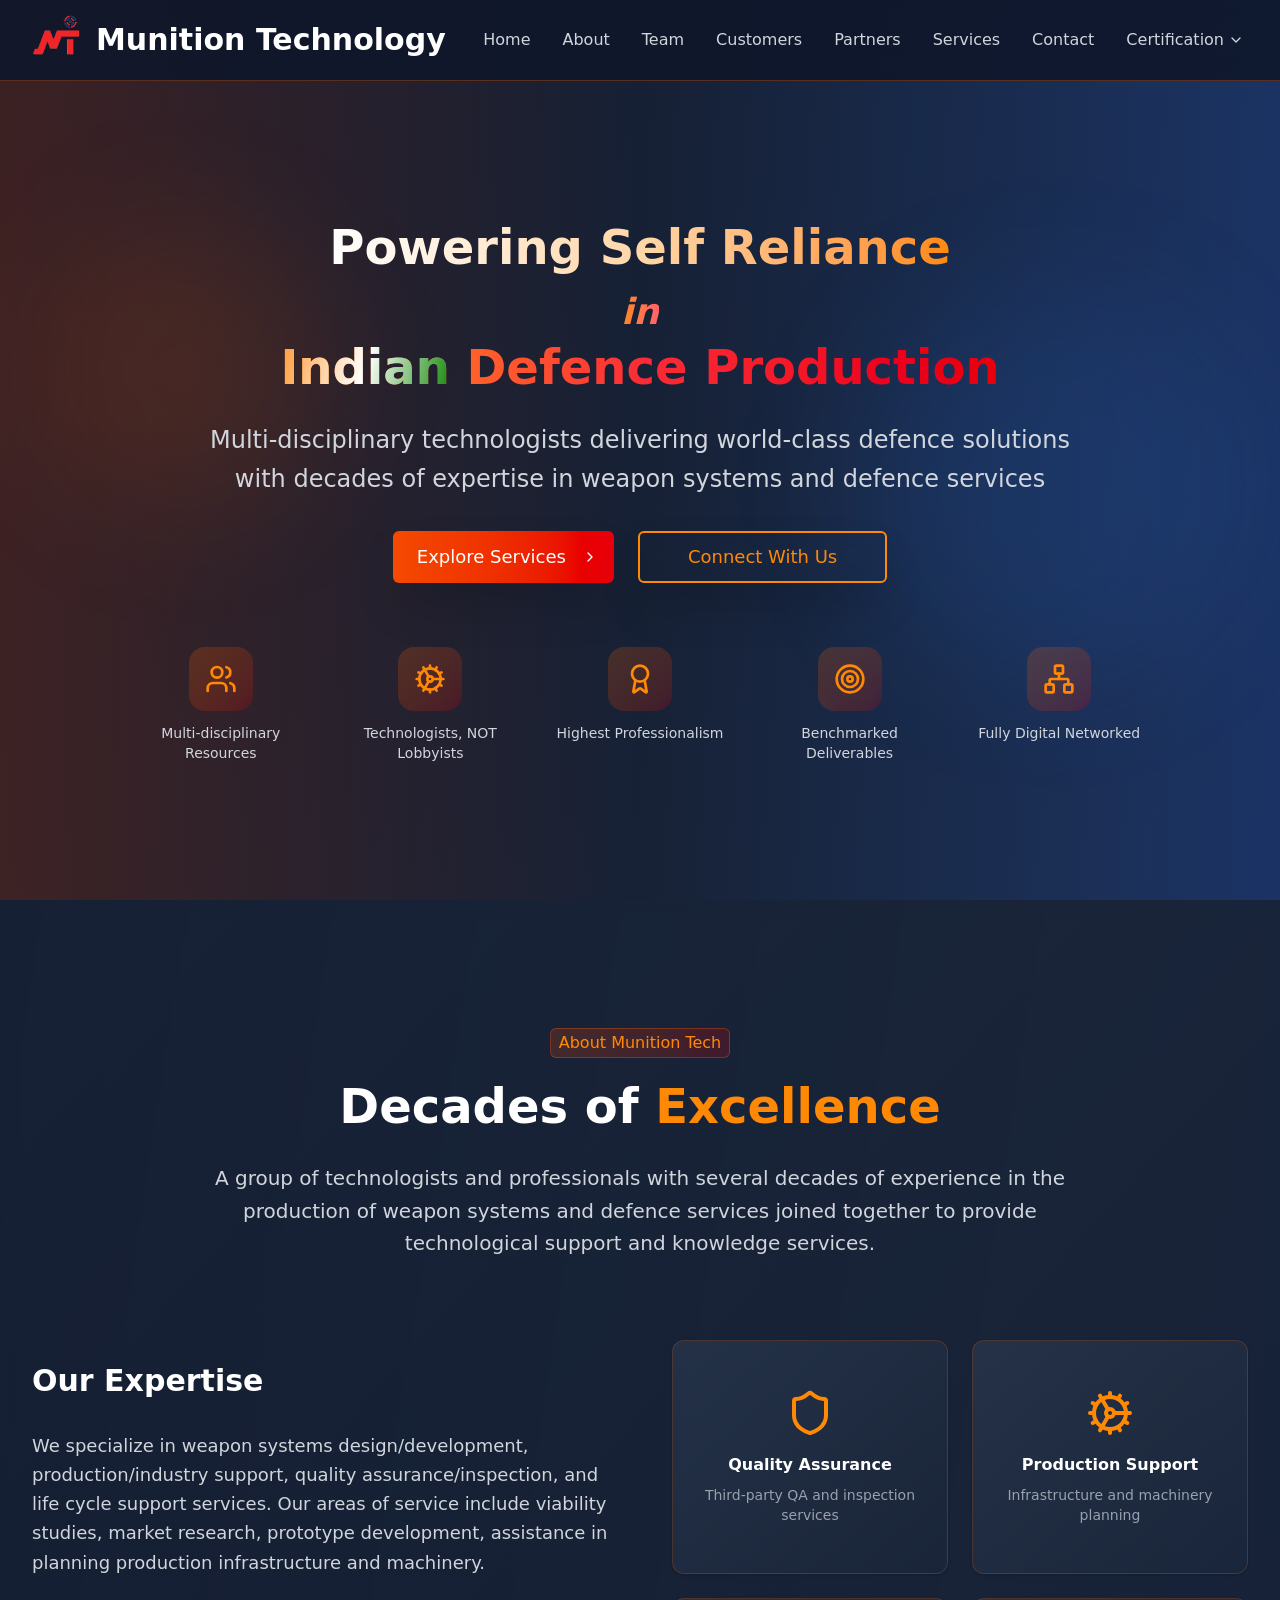
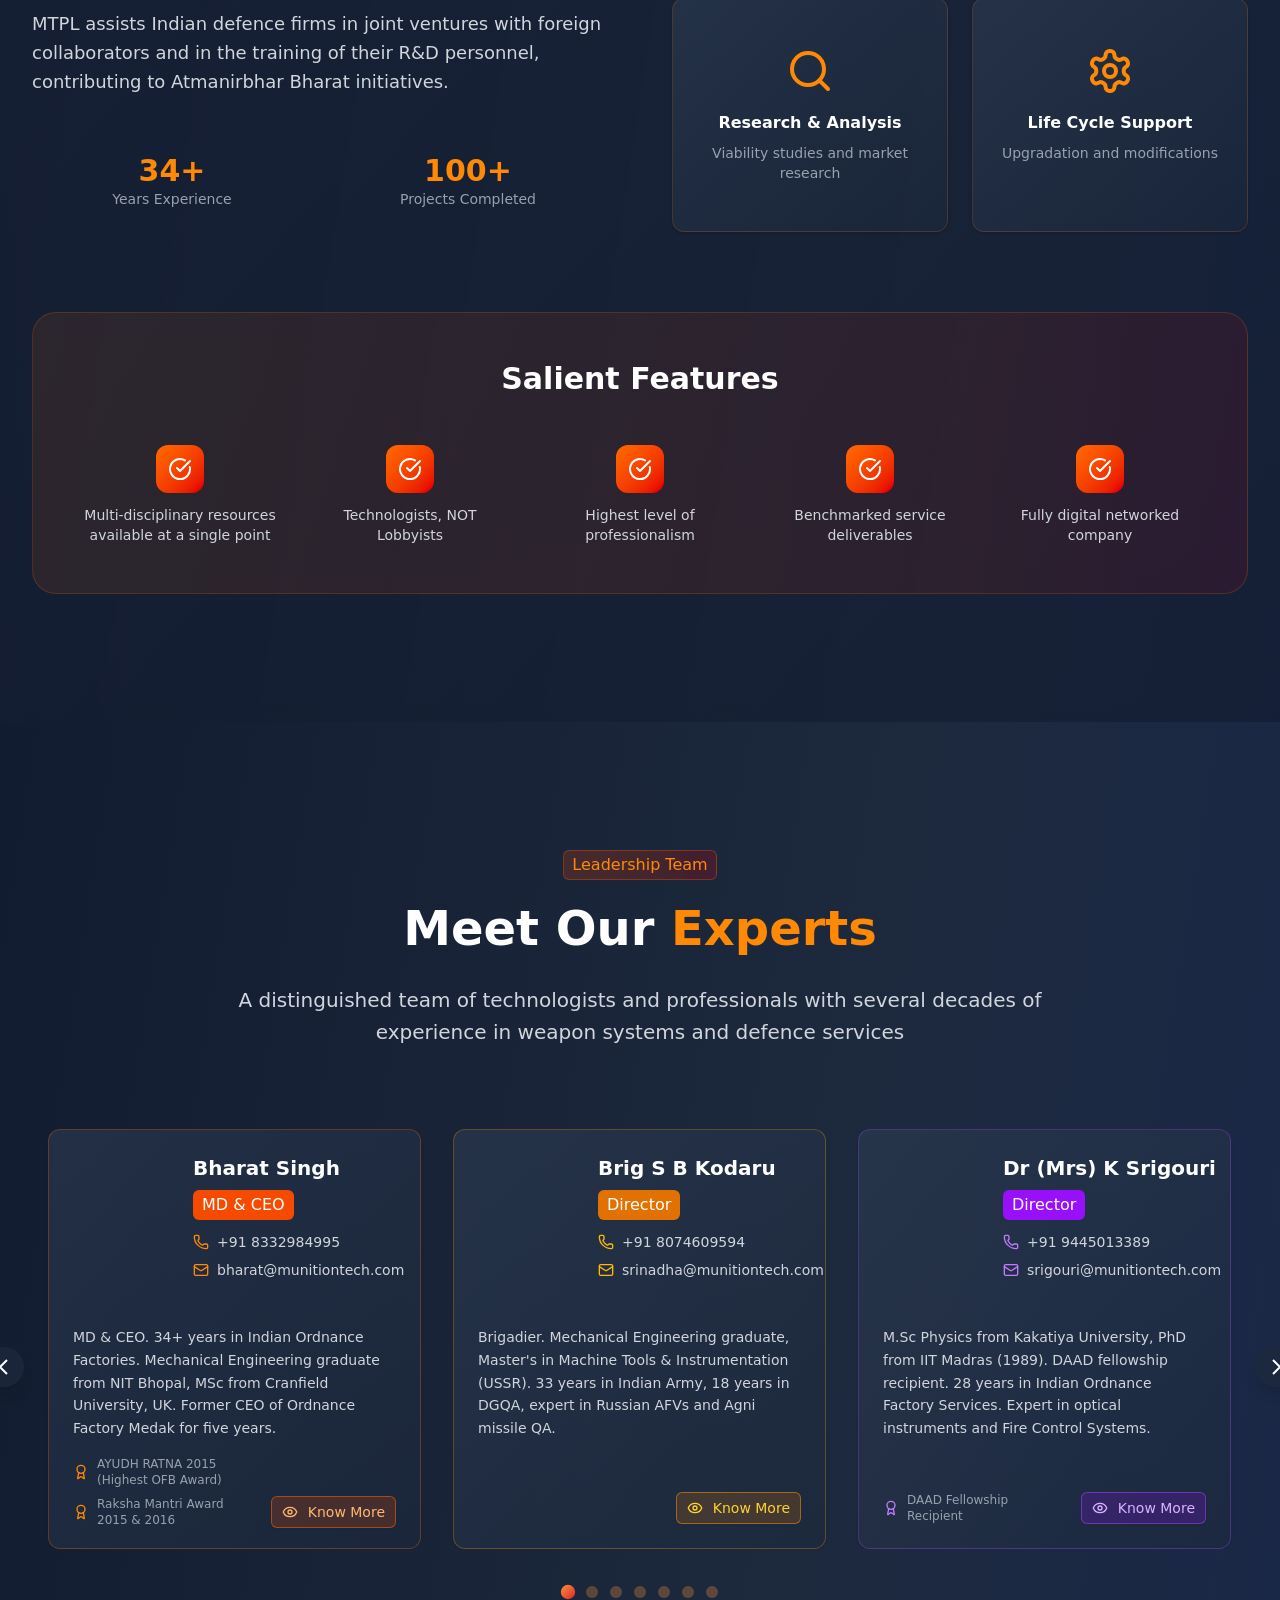
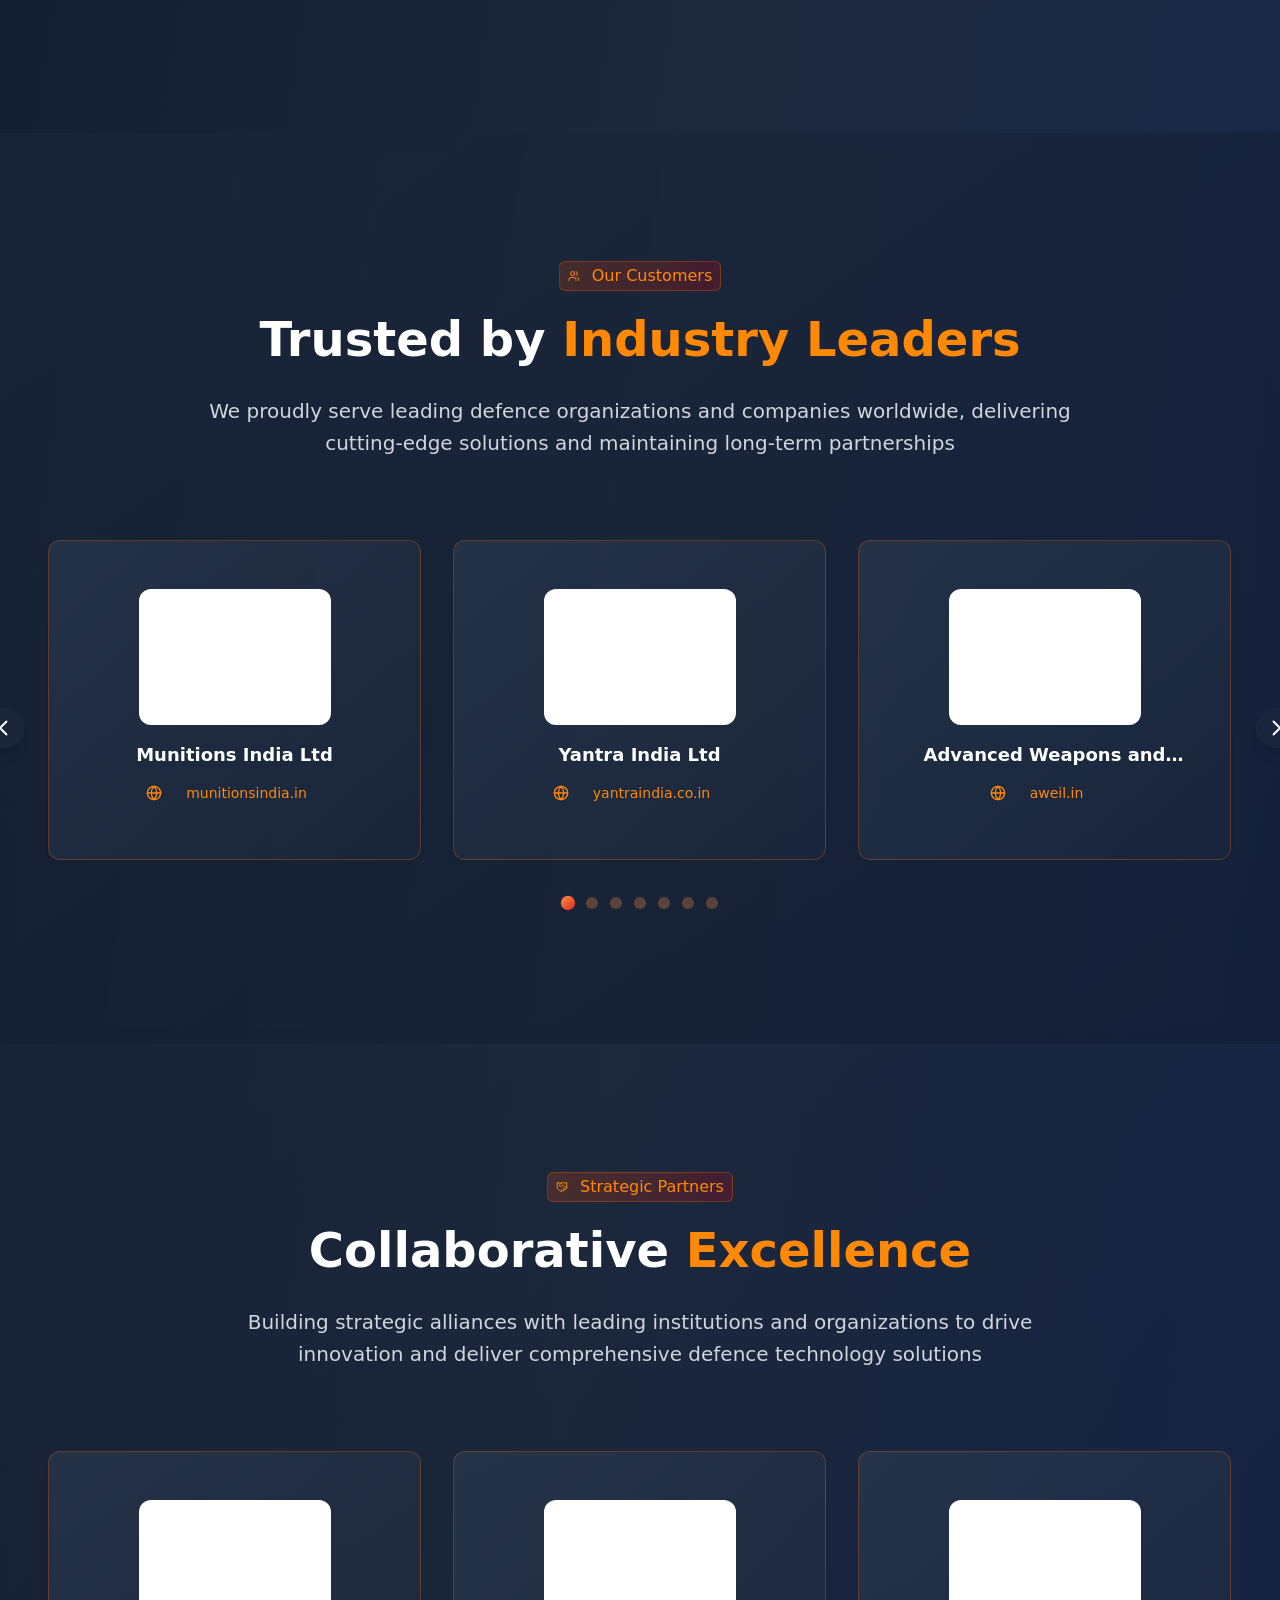
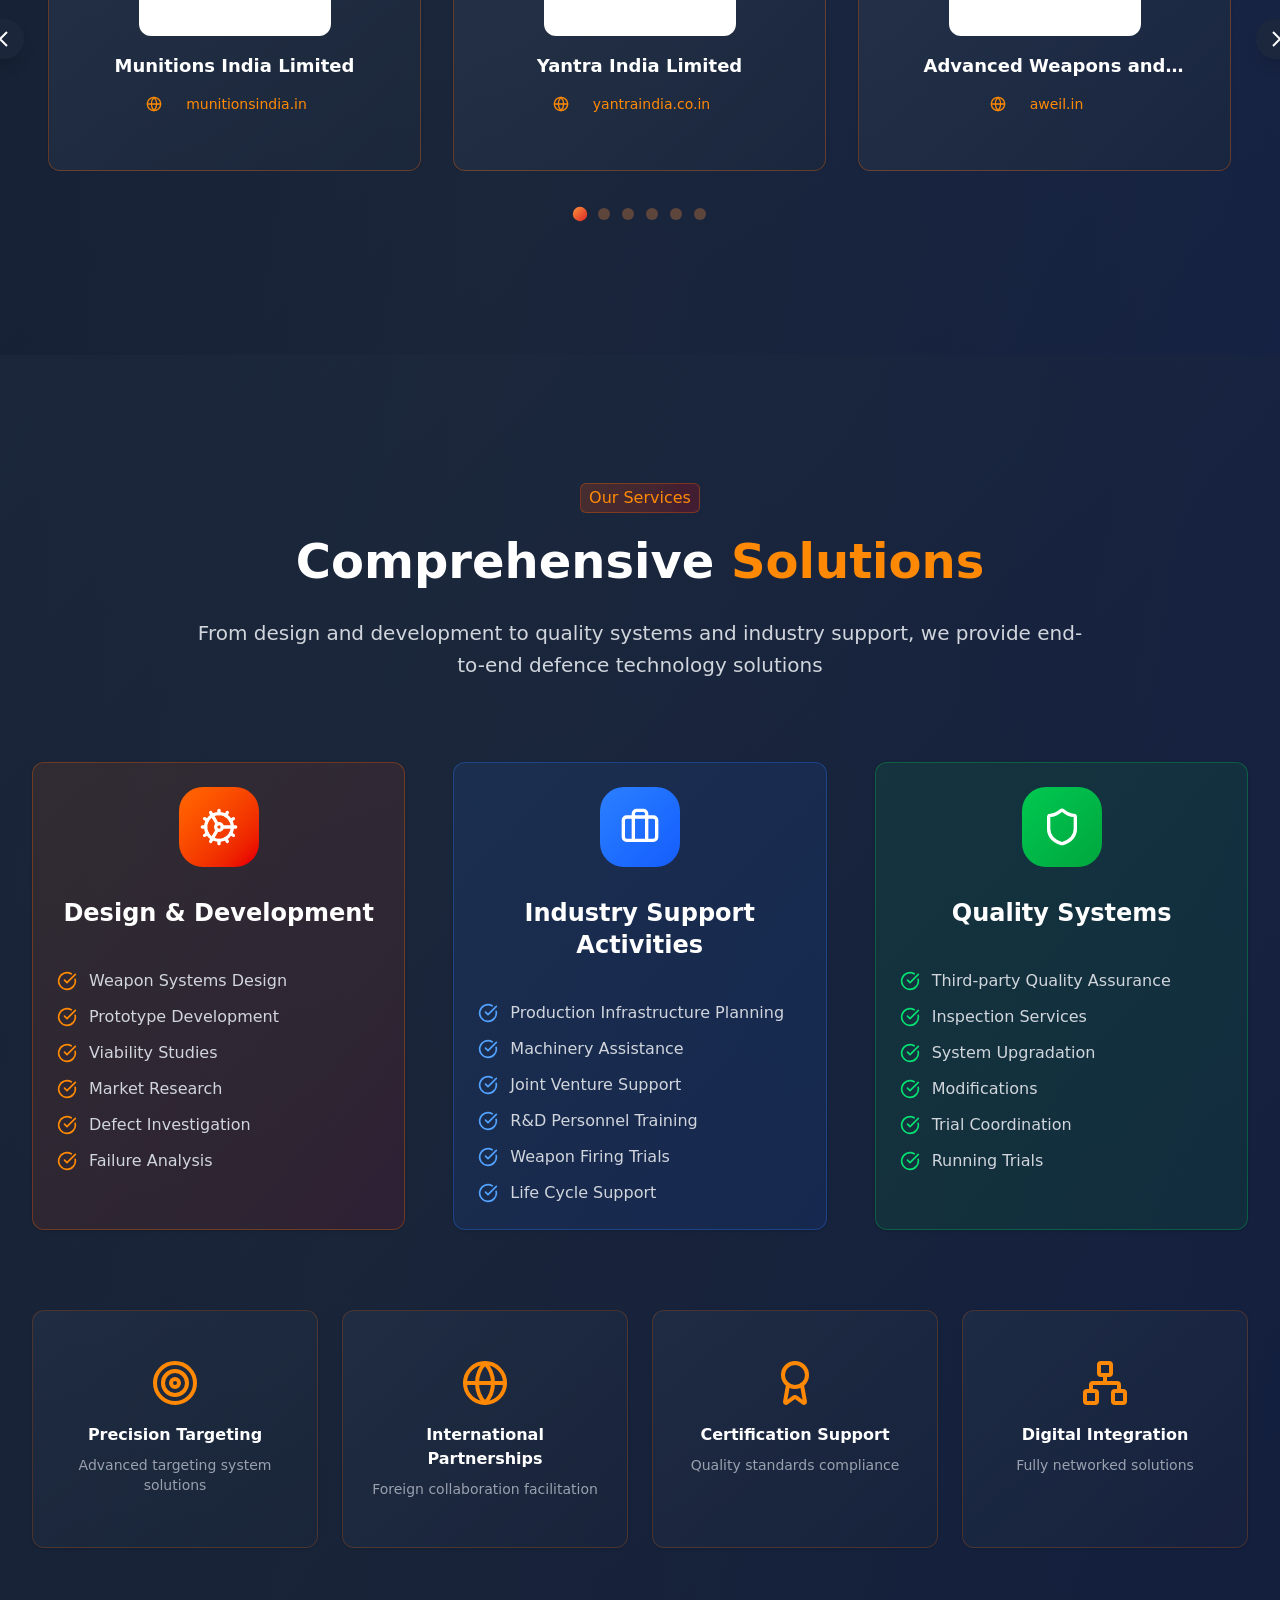
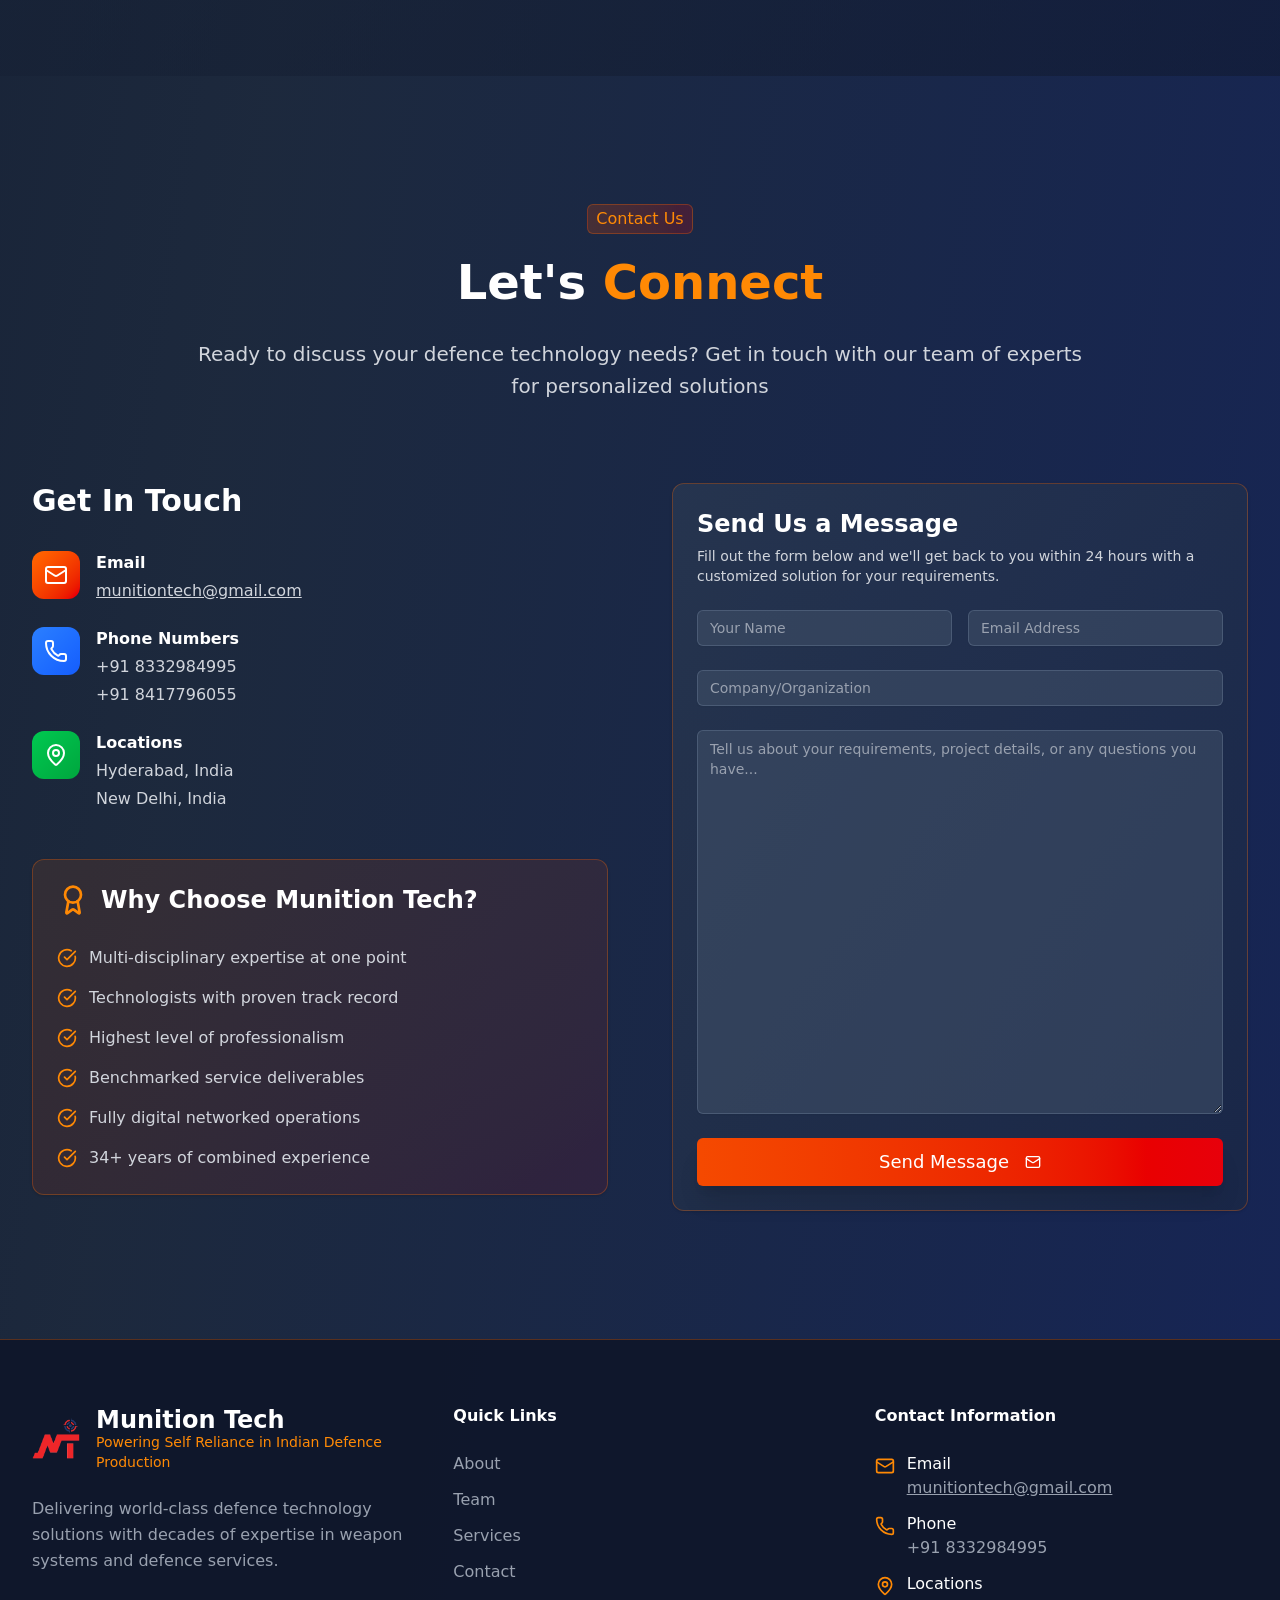
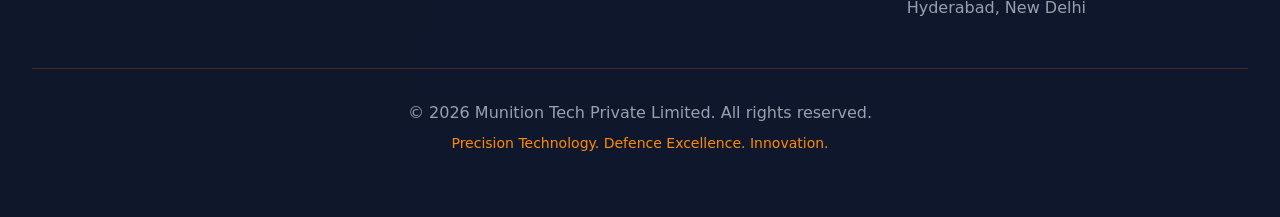
==== commit 76840fe9: "Updates" ====
--- a/index.html
+++ b/index.html
@@ -1 +1 @@
-<!DOCTYPE html><html lang="en"><head><meta charSet="utf-8"/><meta name="viewport" content="width=device-width, initial-scale=1"/><link rel="preload" href="/munitiontech-site/_next/static/media/22a5144ee8d83bca-s.p.woff2" as="font" crossorigin="" type="font/woff2"/><link rel="preload" href="/munitiontech-site/_next/static/media/7d4881bb7e1bf84d-s.p.woff2" as="font" crossorigin="" type="font/woff2"/><link rel="preload" as="image" href="/munitiontech-site/logo.png"/><link rel="stylesheet" href="/munitiontech-site/_next/static/css/ee9db97face8e031.css" data-precedence="next"/><link rel="stylesheet" href="/munitiontech-site/_next/static/css/8728056def4553ef.css" data-precedence="next"/><link rel="preload" as="script" fetchPriority="low" href="/munitiontech-site/_next/static/chunks/webpack-8f558bf7ee24e09c.js"/><script src="/munitiontech-site/_next/static/chunks/4bd1b696-c8bb8eec4230a1ea.js" async=""></script><script src="/munitiontech-site/_next/static/chunks/684-f26267a5edc22793.js" async=""></script><script src="/munitiontech-site/_next/static/chunks/main-app-7e3dbbfa97dbb96c.js" async=""></script><script src="/munitiontech-site/_next/static/chunks/232-5f26a1eb18cd049e.js" async=""></script><script src="/munitiontech-site/_next/static/chunks/app/not-found-aacca6ae71fc42b5.js" async=""></script><script src="/munitiontech-site/_next/static/chunks/175-52e6f681c78121fb.js" async=""></script><script src="/munitiontech-site/_next/static/chunks/app/page-226dd6ff48f0fc9d.js" async=""></script><meta name="next-size-adjust" content=""/><title>Munition Technology Pvt. Ltd.</title><meta name="description" content="Powering Self Reliance in Indian Defence Production"/><link rel="icon" href="/munitiontech-site/favicon.ico" type="image/x-icon" sizes="102x102"/><script>document.querySelectorAll('body link[rel="icon"], body link[rel="apple-touch-icon"]').forEach(el => document.head.appendChild(el))</script><script src="/munitiontech-site/_next/static/chunks/polyfills-42372ed130431b0a.js" noModule=""></script></head><body class="__variable_b9e22d __variable_7c7d0a antialiased"><div class="min-h-screen bg-gradient-to-br from-slate-900 via-slate-800 to-blue-950"><nav class="fixed top-0 w-full bg-slate-900/90 backdrop-blur-lg border-b border-orange-500/30 z-50"><div class="max-w-7xl mx-auto px-4 sm:px-6 lg:px-8"><div class="flex justify-between items-center h-20"><div class="flex items-center space-x-4"><div class="w-12 h-12 rounded-xl overflow-hidden mb-2"><img src="/munitiontech-site/logo.png" alt="Munition Tech Logo" width="48" height="48" class="object-contain"/></div><div><span class="text-3xl font-bold text-white">Munition Technology</span></div></div><div class="hidden md:flex space-x-8 items-center"><button class="text-gray-300 hover:text-orange-400 transition-all duration-300 font-medium relative group">Home<span class="absolute -bottom-1 left-0 w-0 h-0.5 bg-gradient-to-r from-orange-400 to-red-500 group-hover:w-full transition-all duration-300"></span></button><button class="text-gray-300 hover:text-orange-400 transition-all duration-300 font-medium relative group">About<span class="absolute -bottom-1 left-0 w-0 h-0.5 bg-gradient-to-r from-orange-400 to-red-500 group-hover:w-full transition-all duration-300"></span></button><button class="text-gray-300 hover:text-orange-400 transition-all duration-300 font-medium relative group">Team<span class="absolute -bottom-1 left-0 w-0 h-0.5 bg-gradient-to-r from-orange-400 to-red-500 group-hover:w-full transition-all duration-300"></span></button><button class="text-gray-300 hover:text-orange-400 transition-all duration-300 font-medium relative group">Customers<span class="absolute -bottom-1 left-0 w-0 h-0.5 bg-gradient-to-r from-orange-400 to-red-500 group-hover:w-full transition-all duration-300"></span></button><button class="text-gray-300 hover:text-orange-400 transition-all duration-300 font-medium relative group">Partners<span class="absolute -bottom-1 left-0 w-0 h-0.5 bg-gradient-to-r from-orange-400 to-red-500 group-hover:w-full transition-all duration-300"></span></button><button class="text-gray-300 hover:text-orange-400 transition-all duration-300 font-medium relative group">Services<span class="absolute -bottom-1 left-0 w-0 h-0.5 bg-gradient-to-r from-orange-400 to-red-500 group-hover:w-full transition-all duration-300"></span></button><button class="text-gray-300 hover:text-orange-400 transition-all duration-300 font-medium relative group">Contact<span class="absolute -bottom-1 left-0 w-0 h-0.5 bg-gradient-to-r from-orange-400 to-red-500 group-hover:w-full transition-all duration-300"></span></button><div class="relative"><button class="text-gray-300 hover:text-orange-400 transition-all duration-300 font-medium relative group flex items-center space-x-1"><span>Certification</span><svg xmlns="http://www.w3.org/2000/svg" width="16" height="16" viewBox="0 0 24 24" fill="none" stroke="currentColor" stroke-width="2" stroke-linecap="round" stroke-linejoin="round" class="lucide lucide-chevron-down transition-transform duration-200" aria-hidden="true"><path d="m6 9 6 6 6-6"></path></svg><span class="absolute -bottom-1 left-0 w-0 h-0.5 bg-gradient-to-r from-orange-400 to-red-500 group-hover:w-full transition-all duration-300"></span></button></div></div><div class="md:hidden"><button class="text-gray-300 hover:text-white"><svg xmlns="http://www.w3.org/2000/svg" width="24" height="24" viewBox="0 0 24 24" fill="none" stroke="currentColor" stroke-width="2" stroke-linecap="round" stroke-linejoin="round" class="lucide lucide-menu" aria-hidden="true"><path d="M4 12h16"></path><path d="M4 18h16"></path><path d="M4 6h16"></path></svg></button></div></div></div></nav><section id="home" class="pt-20 min-h-screen flex items-center relative overflow-hidden"><div class="absolute inset-0"><div class="absolute inset-0 bg-gradient-to-r from-orange-600/20 via-transparent to-blue-600/20"></div><div class="absolute top-1/4 left-10 w-72 h-72 bg-orange-500/10 rounded-full blur-3xl"></div><div class="absolute bottom-1/4 right-10 w-96 h-96 bg-blue-500/10 rounded-full blur-3xl"></div></div><div class="max-w-7xl mx-auto px-4 sm:px-6 lg:px-8 relative z-10"><div class="text-center space-y-8"><div class="space-y-6"><h1 class="text-4xl lg:text-5xl font-black text-white leading-tight"><span class="bg-gradient-to-r from-white via-orange-200 to-orange-400 bg-clip-text text-transparent">Powering Self Reliance</span><br/><span class="bg-gradient-to-r italic text-3xl lg:text-4xl from-orange-400 to-red-400 bg-clip-text text-transparent">in</span><br/><span class="bg-gradient-to-r from-orange-400 via-red-500 to-red-600 bg-clip-text text-transparent"><span class="bg-[linear-gradient(105deg,#FF9933,#FFFFFF,#138808)] bg-clip-text text-transparent">Indian</span> Defence Production</span></h1><p class="text-2xl text-gray-300 leading-relaxed max-w-4xl mx-auto">Multi-disciplinary technologists delivering world-class defence solutions with decades of expertise in weapon systems and defence services</p></div><div class="flex flex-col sm:flex-row gap-6 justify-center"><button data-slot="button" class="inline-flex items-center justify-center gap-2 whitespace-nowrap font-medium transition-all disabled:pointer-events-none disabled:opacity-50 [&amp;_svg]:pointer-events-none [&amp;_svg:not([class*=&#x27;size-&#x27;])]:size-4 shrink-0 [&amp;_svg]:shrink-0 outline-none focus-visible:border-ring focus-visible:ring-ring/50 focus-visible:ring-[3px] aria-invalid:ring-destructive/20 dark:aria-invalid:ring-destructive/40 aria-invalid:border-destructive hover:bg-primary/90 h-10 rounded-md px-6 has-[&gt;svg]:px-4 bg-gradient-to-r from-orange-600 to-red-600 hover:from-orange-700 hover:to-red-700 text-white py-[26px] text-lg border-0 shadow-2xl"><span class="ml-2">Explore Services</span><svg xmlns="http://www.w3.org/2000/svg" width="24" height="24" viewBox="0 0 24 24" fill="none" stroke="currentColor" stroke-width="2" stroke-linecap="round" stroke-linejoin="round" class="lucide lucide-chevron-right ml-2 h-6 w-6" aria-hidden="true"><path d="m9 18 6-6-6-6"></path></svg></button><button data-slot="button" class="inline-flex items-center justify-center gap-2 whitespace-nowrap font-medium transition-all disabled:pointer-events-none disabled:opacity-50 [&amp;_svg]:pointer-events-none [&amp;_svg:not([class*=&#x27;size-&#x27;])]:size-4 shrink-0 [&amp;_svg]:shrink-0 outline-none focus-visible:border-ring focus-visible:ring-ring/50 focus-visible:ring-[3px] aria-invalid:ring-destructive/20 dark:aria-invalid:ring-destructive/40 aria-invalid:border-destructive bg-background dark:bg-input/30 dark:border-input dark:hover:bg-input/50 h-10 rounded-md has-[&gt;svg]:px-4 border-2 border-orange-400 text-orange-400 hover:bg-orange-400 hover:text-slate-900 px-12 py-6 text-lg backdrop-blur-sm shadow-2xl">Connect With Us</button></div><div class="grid md:grid-cols-5 gap-6 mt-16 max-w-5xl mx-auto"><div class="text-center space-y-3 group"><div class="w-16 h-16 bg-gradient-to-br from-orange-500/20 to-red-600/20 rounded-2xl mx-auto flex items-center justify-center group-hover:from-orange-500/30 group-hover:to-red-600/30 transition-all duration-300"><svg xmlns="http://www.w3.org/2000/svg" width="24" height="24" viewBox="0 0 24 24" fill="none" stroke="currentColor" stroke-width="2" stroke-linecap="round" stroke-linejoin="round" class="lucide lucide-users h-8 w-8 text-orange-400" aria-hidden="true"><path d="M16 21v-2a4 4 0 0 0-4-4H6a4 4 0 0 0-4 4v2"></path><path d="M16 3.128a4 4 0 0 1 0 7.744"></path><path d="M22 21v-2a4 4 0 0 0-3-3.87"></path><circle cx="9" cy="7" r="4"></circle></svg></div><p class="text-sm text-gray-300 font-medium">Multi-disciplinary Resources</p></div><div class="text-center space-y-3 group"><div class="w-16 h-16 bg-gradient-to-br from-orange-500/20 to-red-600/20 rounded-2xl mx-auto flex items-center justify-center group-hover:from-orange-500/30 group-hover:to-red-600/30 transition-all duration-300"><svg xmlns="http://www.w3.org/2000/svg" width="24" height="24" viewBox="0 0 24 24" fill="none" stroke="currentColor" stroke-width="2" stroke-linecap="round" stroke-linejoin="round" class="lucide lucide-cog h-8 w-8 text-orange-400" aria-hidden="true"><path d="M12 20a8 8 0 1 0 0-16 8 8 0 0 0 0 16Z"></path><path d="M12 14a2 2 0 1 0 0-4 2 2 0 0 0 0 4Z"></path><path d="M12 2v2"></path><path d="M12 22v-2"></path><path d="m17 20.66-1-1.73"></path><path d="M11 10.27 7 3.34"></path><path d="m20.66 17-1.73-1"></path><path d="m3.34 7 1.73 1"></path><path d="M14 12h8"></path><path d="M2 12h2"></path><path d="m20.66 7-1.73 1"></path><path d="m3.34 17 1.73-1"></path><path d="m17 3.34-1 1.73"></path><path d="m11 13.73-4 6.93"></path></svg></div><p class="text-sm text-gray-300 font-medium">Technologists, NOT Lobbyists</p></div><div class="text-center space-y-3 group"><div class="w-16 h-16 bg-gradient-to-br from-orange-500/20 to-red-600/20 rounded-2xl mx-auto flex items-center justify-center group-hover:from-orange-500/30 group-hover:to-red-600/30 transition-all duration-300"><svg xmlns="http://www.w3.org/2000/svg" width="24" height="24" viewBox="0 0 24 24" fill="none" stroke="currentColor" stroke-width="2" stroke-linecap="round" stroke-linejoin="round" class="lucide lucide-award h-8 w-8 text-orange-400" aria-hidden="true"><path d="m15.477 12.89 1.515 8.526a.5.5 0 0 1-.81.47l-3.58-2.687a1 1 0 0 0-1.197 0l-3.586 2.686a.5.5 0 0 1-.81-.469l1.514-8.526"></path><circle cx="12" cy="8" r="6"></circle></svg></div><p class="text-sm text-gray-300 font-medium">Highest Professionalism</p></div><div class="text-center space-y-3 group"><div class="w-16 h-16 bg-gradient-to-br from-orange-500/20 to-red-600/20 rounded-2xl mx-auto flex items-center justify-center group-hover:from-orange-500/30 group-hover:to-red-600/30 transition-all duration-300"><svg xmlns="http://www.w3.org/2000/svg" width="24" height="24" viewBox="0 0 24 24" fill="none" stroke="currentColor" stroke-width="2" stroke-linecap="round" stroke-linejoin="round" class="lucide lucide-target h-8 w-8 text-orange-400" aria-hidden="true"><circle cx="12" cy="12" r="10"></circle><circle cx="12" cy="12" r="6"></circle><circle cx="12" cy="12" r="2"></circle></svg></div><p class="text-sm text-gray-300 font-medium">Benchmarked Deliverables</p></div><div class="text-center space-y-3 group"><div class="w-16 h-16 bg-gradient-to-br from-orange-500/20 to-red-600/20 rounded-2xl mx-auto flex items-center justify-center group-hover:from-orange-500/30 group-hover:to-red-600/30 transition-all duration-300"><svg xmlns="http://www.w3.org/2000/svg" width="24" height="24" viewBox="0 0 24 24" fill="none" stroke="currentColor" stroke-width="2" stroke-linecap="round" stroke-linejoin="round" class="lucide lucide-network h-8 w-8 text-orange-400" aria-hidden="true"><rect x="16" y="16" width="6" height="6" rx="1"></rect><rect x="2" y="16" width="6" height="6" rx="1"></rect><rect x="9" y="2" width="6" height="6" rx="1"></rect><path d="M5 16v-3a1 1 0 0 1 1-1h12a1 1 0 0 1 1 1v3"></path><path d="M12 12V8"></path></svg></div><p class="text-sm text-gray-300 font-medium">Fully Digital Networked</p></div></div></div></div></section><section id="about" class="py-32 bg-gradient-to-br from-slate-800/50 to-slate-900/50 backdrop-blur-sm"><div class="max-w-7xl mx-auto px-4 sm:px-6 lg:px-8"><div class="text-center mb-20"><span data-slot="badge" class="inline-flex items-center justify-center rounded-md px-2 py-0.5 font-medium w-fit whitespace-nowrap shrink-0 [&amp;&gt;svg]:size-3 gap-1 [&amp;&gt;svg]:pointer-events-none focus-visible:border-ring focus-visible:ring-ring/50 focus-visible:ring-[3px] aria-invalid:ring-destructive/20 dark:aria-invalid:ring-destructive/40 aria-invalid:border-destructive transition-[color,box-shadow] overflow-hidden [a&amp;]:hover:bg-primary/90 bg-gradient-to-r from-orange-600/20 to-red-600/20 text-orange-400 border border-orange-500/30 mb-6">About Munition Tech</span><h2 class="text-5xl font-bold text-white mb-8">Decades of <span class="text-orange-400">Excellence</span></h2><p class="text-xl text-gray-300 max-w-4xl mx-auto leading-relaxed">A group of technologists and professionals with several decades of experience in the production of weapon systems and defence services joined together to provide technological support and knowledge services.</p></div><div class="grid lg:grid-cols-2 gap-16 items-center mb-20"><div class="space-y-8"><h3 class="text-3xl font-bold text-white">Our Expertise</h3><p class="text-lg text-gray-300 leading-relaxed">We specialize in weapon systems design/development, production/industry support, quality assurance/inspection, and life cycle support services. Our areas of service include viability studies, market research, prototype development, assistance in planning production infrastructure and machinery.</p><p class="text-lg text-gray-300 leading-relaxed">MTPL assists Indian defence firms in joint ventures with foreign collaborators and in the training of their R&amp;D personnel, contributing to Atmanirbhar Bharat initiatives.</p><div class="grid grid-cols-2 gap-4 pt-6"><div class="text-center"><div class="text-3xl font-bold text-orange-400">34+</div><div class="text-sm text-gray-400">Years Experience</div></div><div class="text-center"><div class="text-3xl font-bold text-orange-400">100+</div><div class="text-sm text-gray-400">Projects Completed</div></div></div></div><div class="grid grid-cols-2 gap-6"><div data-slot="card" class="text-card-foreground flex flex-col gap-6 rounded-xl border py-6 shadow-sm bg-gradient-to-br from-slate-700/50 to-slate-800/50 border-orange-500/20 hover:border-orange-500/40 transition-all duration-300 group"><div data-slot="card-content" class="p-6 text-center"><svg xmlns="http://www.w3.org/2000/svg" width="24" height="24" viewBox="0 0 24 24" fill="none" stroke="currentColor" stroke-width="2" stroke-linecap="round" stroke-linejoin="round" class="lucide lucide-shield h-12 w-12 text-orange-400 mx-auto mb-4 group-hover:scale-110 transition-transform duration-300" aria-hidden="true"><path d="M20 13c0 5-3.5 7.5-7.66 8.95a1 1 0 0 1-.67-.01C7.5 20.5 4 18 4 13V6a1 1 0 0 1 1-1c2 0 4.5-1.2 6.24-2.72a1.17 1.17 0 0 1 1.52 0C14.51 3.81 17 5 19 5a1 1 0 0 1 1 1z"></path></svg><h4 class="text-white font-semibold mb-2">Quality Assurance</h4><p class="text-gray-400 text-sm">Third-party QA and inspection services</p></div></div><div data-slot="card" class="text-card-foreground flex flex-col gap-6 rounded-xl border py-6 shadow-sm bg-gradient-to-br from-slate-700/50 to-slate-800/50 border-orange-500/20 hover:border-orange-500/40 transition-all duration-300 group"><div data-slot="card-content" class="p-6 text-center"><svg xmlns="http://www.w3.org/2000/svg" width="24" height="24" viewBox="0 0 24 24" fill="none" stroke="currentColor" stroke-width="2" stroke-linecap="round" stroke-linejoin="round" class="lucide lucide-cog h-12 w-12 text-orange-400 mx-auto mb-4 group-hover:scale-110 transition-transform duration-300" aria-hidden="true"><path d="M12 20a8 8 0 1 0 0-16 8 8 0 0 0 0 16Z"></path><path d="M12 14a2 2 0 1 0 0-4 2 2 0 0 0 0 4Z"></path><path d="M12 2v2"></path><path d="M12 22v-2"></path><path d="m17 20.66-1-1.73"></path><path d="M11 10.27 7 3.34"></path><path d="m20.66 17-1.73-1"></path><path d="m3.34 7 1.73 1"></path><path d="M14 12h8"></path><path d="M2 12h2"></path><path d="m20.66 7-1.73 1"></path><path d="m3.34 17 1.73-1"></path><path d="m17 3.34-1 1.73"></path><path d="m11 13.73-4 6.93"></path></svg><h4 class="text-white font-semibold mb-2">Production Support</h4><p class="text-gray-400 text-sm">Infrastructure and machinery planning</p></div></div><div data-slot="card" class="text-card-foreground flex flex-col gap-6 rounded-xl border py-6 shadow-sm bg-gradient-to-br from-slate-700/50 to-slate-800/50 border-orange-500/20 hover:border-orange-500/40 transition-all duration-300 group"><div data-slot="card-content" class="p-6 text-center"><svg xmlns="http://www.w3.org/2000/svg" width="24" height="24" viewBox="0 0 24 24" fill="none" stroke="currentColor" stroke-width="2" stroke-linecap="round" stroke-linejoin="round" class="lucide lucide-search h-12 w-12 text-orange-400 mx-auto mb-4 group-hover:scale-110 transition-transform duration-300" aria-hidden="true"><path d="m21 21-4.34-4.34"></path><circle cx="11" cy="11" r="8"></circle></svg><h4 class="text-white font-semibold mb-2">Research &amp; Analysis</h4><p class="text-gray-400 text-sm">Viability studies and market research</p></div></div><div data-slot="card" class="text-card-foreground flex flex-col gap-6 rounded-xl border py-6 shadow-sm bg-gradient-to-br from-slate-700/50 to-slate-800/50 border-orange-500/20 hover:border-orange-500/40 transition-all duration-300 group"><div data-slot="card-content" class="p-6 text-center"><svg xmlns="http://www.w3.org/2000/svg" width="24" height="24" viewBox="0 0 24 24" fill="none" stroke="currentColor" stroke-width="2" stroke-linecap="round" stroke-linejoin="round" class="lucide lucide-settings h-12 w-12 text-orange-400 mx-auto mb-4 group-hover:scale-110 transition-transform duration-300" aria-hidden="true"><path d="M12.22 2h-.44a2 2 0 0 0-2 2v.18a2 2 0 0 1-1 1.73l-.43.25a2 2 0 0 1-2 0l-.15-.08a2 2 0 0 0-2.73.73l-.22.38a2 2 0 0 0 .73 2.73l.15.1a2 2 0 0 1 1 1.72v.51a2 2 0 0 1-1 1.74l-.15.09a2 2 0 0 0-.73 2.73l.22.38a2 2 0 0 0 2.73.73l.15-.08a2 2 0 0 1 2 0l.43.25a2 2 0 0 1 1 1.73V20a2 2 0 0 0 2 2h.44a2 2 0 0 0 2-2v-.18a2 2 0 0 1 1-1.73l.43-.25a2 2 0 0 1 2 0l.15.08a2 2 0 0 0 2.73-.73l.22-.39a2 2 0 0 0-.73-2.73l-.15-.08a2 2 0 0 1-1-1.74v-.5a2 2 0 0 1 1-1.74l.15-.09a2 2 0 0 0 .73-2.73l-.22-.38a2 2 0 0 0-2.73-.73l-.15.08a2 2 0 0 1-2 0l-.43-.25a2 2 0 0 1-1-1.73V4a2 2 0 0 0-2-2z"></path><circle cx="12" cy="12" r="3"></circle></svg><h4 class="text-white font-semibold mb-2">Life Cycle Support</h4><p class="text-gray-400 text-sm">Upgradation and modifications</p></div></div></div></div><div class="bg-gradient-to-r from-orange-500/10 to-red-600/10 rounded-3xl p-12 border border-orange-500/20"><h3 class="text-3xl font-bold text-white text-center mb-12">Salient Features</h3><div class="grid md:grid-cols-5 gap-8"><div class="text-center space-y-3"><div class="w-12 h-12 bg-gradient-to-br from-orange-500 to-red-600 rounded-xl mx-auto flex items-center justify-center"><svg xmlns="http://www.w3.org/2000/svg" width="24" height="24" viewBox="0 0 24 24" fill="none" stroke="currentColor" stroke-width="2" stroke-linecap="round" stroke-linejoin="round" class="lucide lucide-circle-check-big h-6 w-6 text-white" aria-hidden="true"><path d="M21.801 10A10 10 0 1 1 17 3.335"></path><path d="m9 11 3 3L22 4"></path></svg></div><p class="text-gray-300 text-sm font-medium">Multi-disciplinary resources available at a single point</p></div><div class="text-center space-y-3"><div class="w-12 h-12 bg-gradient-to-br from-orange-500 to-red-600 rounded-xl mx-auto flex items-center justify-center"><svg xmlns="http://www.w3.org/2000/svg" width="24" height="24" viewBox="0 0 24 24" fill="none" stroke="currentColor" stroke-width="2" stroke-linecap="round" stroke-linejoin="round" class="lucide lucide-circle-check-big h-6 w-6 text-white" aria-hidden="true"><path d="M21.801 10A10 10 0 1 1 17 3.335"></path><path d="m9 11 3 3L22 4"></path></svg></div><p class="text-gray-300 text-sm font-medium">Technologists, NOT Lobbyists</p></div><div class="text-center space-y-3"><div class="w-12 h-12 bg-gradient-to-br from-orange-500 to-red-600 rounded-xl mx-auto flex items-center justify-center"><svg xmlns="http://www.w3.org/2000/svg" width="24" height="24" viewBox="0 0 24 24" fill="none" stroke="currentColor" stroke-width="2" stroke-linecap="round" stroke-linejoin="round" class="lucide lucide-circle-check-big h-6 w-6 text-white" aria-hidden="true"><path d="M21.801 10A10 10 0 1 1 17 3.335"></path><path d="m9 11 3 3L22 4"></path></svg></div><p class="text-gray-300 text-sm font-medium">Highest level of professionalism</p></div><div class="text-center space-y-3"><div class="w-12 h-12 bg-gradient-to-br from-orange-500 to-red-600 rounded-xl mx-auto flex items-center justify-center"><svg xmlns="http://www.w3.org/2000/svg" width="24" height="24" viewBox="0 0 24 24" fill="none" stroke="currentColor" stroke-width="2" stroke-linecap="round" stroke-linejoin="round" class="lucide lucide-circle-check-big h-6 w-6 text-white" aria-hidden="true"><path d="M21.801 10A10 10 0 1 1 17 3.335"></path><path d="m9 11 3 3L22 4"></path></svg></div><p class="text-gray-300 text-sm font-medium">Benchmarked service deliverables</p></div><div class="text-center space-y-3"><div class="w-12 h-12 bg-gradient-to-br from-orange-500 to-red-600 rounded-xl mx-auto flex items-center justify-center"><svg xmlns="http://www.w3.org/2000/svg" width="24" height="24" viewBox="0 0 24 24" fill="none" stroke="currentColor" stroke-width="2" stroke-linecap="round" stroke-linejoin="round" class="lucide lucide-circle-check-big h-6 w-6 text-white" aria-hidden="true"><path d="M21.801 10A10 10 0 1 1 17 3.335"></path><path d="m9 11 3 3L22 4"></path></svg></div><p class="text-gray-300 text-sm font-medium">Fully digital networked company</p></div></div></div></div></section><section id="team" class="py-32"><div class="max-w-7xl mx-auto px-4 sm:px-6 lg:px-8"><div class="text-center mb-20"><span data-slot="badge" class="inline-flex items-center justify-center rounded-md px-2 py-0.5 font-medium w-fit whitespace-nowrap shrink-0 [&amp;&gt;svg]:size-3 gap-1 [&amp;&gt;svg]:pointer-events-none focus-visible:border-ring focus-visible:ring-ring/50 focus-visible:ring-[3px] aria-invalid:ring-destructive/20 dark:aria-invalid:ring-destructive/40 aria-invalid:border-destructive transition-[color,box-shadow] overflow-hidden [a&amp;]:hover:bg-primary/90 bg-gradient-to-r from-orange-600/20 to-red-600/20 text-orange-400 border border-orange-500/30 mb-6">Leadership Team</span><h2 class="text-5xl font-bold text-white mb-8">Meet Our <span class="text-orange-400">Experts</span></h2><p class="text-xl text-gray-300 max-w-4xl mx-auto leading-relaxed">A distinguished team of technologists and professionals with several decades of experience in weapon systems and defence services</p></div><div class="relative"><div class="react-multi-carousel-list  " dir="ltr"><ul class="react-multi-carousel-track " style="transition:none;overflow:unset;transform:translate3d(0px,0,0)"></ul></div></div></div></section><section id="customers" class="py-32 bg-gradient-to-br from-slate-800/50 to-slate-900/50 backdrop-blur-sm"><div class="max-w-7xl mx-auto px-4 sm:px-6 lg:px-8"><div class="text-center mb-20"><span data-slot="badge" class="inline-flex items-center justify-center rounded-md px-2 py-0.5 font-medium w-fit whitespace-nowrap shrink-0 [&amp;&gt;svg]:size-3 gap-1 [&amp;&gt;svg]:pointer-events-none focus-visible:border-ring focus-visible:ring-ring/50 focus-visible:ring-[3px] aria-invalid:ring-destructive/20 dark:aria-invalid:ring-destructive/40 aria-invalid:border-destructive transition-[color,box-shadow] overflow-hidden [a&amp;]:hover:bg-primary/90 bg-gradient-to-r from-orange-600/20 to-red-600/20 text-orange-400 border border-orange-500/30 mb-6"><svg xmlns="http://www.w3.org/2000/svg" width="24" height="24" viewBox="0 0 24 24" fill="none" stroke="currentColor" stroke-width="2" stroke-linecap="round" stroke-linejoin="round" class="lucide lucide-users h-4 w-4 mr-2" aria-hidden="true"><path d="M16 21v-2a4 4 0 0 0-4-4H6a4 4 0 0 0-4 4v2"></path><path d="M16 3.128a4 4 0 0 1 0 7.744"></path><path d="M22 21v-2a4 4 0 0 0-3-3.87"></path><circle cx="9" cy="7" r="4"></circle></svg>Our Customers</span><h2 class="text-5xl font-bold text-white mb-8">Trusted by <span class="text-orange-400">Industry Leaders</span></h2><p class="text-xl text-gray-300 max-w-4xl mx-auto leading-relaxed">We proudly serve leading defence organizations and companies worldwide, delivering cutting-edge solutions and maintaining long-term partnerships</p></div><div class="relative"><div class="react-multi-carousel-list  " dir="ltr"><ul class="react-multi-carousel-track " style="transition:none;overflow:unset;transform:translate3d(0px,0,0)"></ul></div></div></div></section><section id="partners" class="py-32 bg-gradient-to-br from-slate-800/30 to-slate-900/30"><div class="max-w-7xl mx-auto px-4 sm:px-6 lg:px-8"><div class="text-center mb-20"><span data-slot="badge" class="inline-flex items-center justify-center rounded-md px-2 py-0.5 font-medium w-fit whitespace-nowrap shrink-0 [&amp;&gt;svg]:size-3 gap-1 [&amp;&gt;svg]:pointer-events-none focus-visible:border-ring focus-visible:ring-ring/50 focus-visible:ring-[3px] aria-invalid:ring-destructive/20 dark:aria-invalid:ring-destructive/40 aria-invalid:border-destructive transition-[color,box-shadow] overflow-hidden [a&amp;]:hover:bg-primary/90 bg-gradient-to-r from-orange-600/20 to-red-600/20 text-orange-400 border border-orange-500/30 mb-6"><svg xmlns="http://www.w3.org/2000/svg" width="24" height="24" viewBox="0 0 24 24" fill="none" stroke="currentColor" stroke-width="2" stroke-linecap="round" stroke-linejoin="round" class="lucide lucide-handshake h-4 w-4 mr-2" aria-hidden="true"><path d="m11 17 2 2a1 1 0 1 0 3-3"></path><path d="m14 14 2.5 2.5a1 1 0 1 0 3-3l-3.88-3.88a3 3 0 0 0-4.24 0l-.88.88a1 1 0 1 1-3-3l2.81-2.81a5.79 5.79 0 0 1 7.06-.87l.47.28a2 2 0 0 0 1.42.25L21 4"></path><path d="m21 3 1 11h-2"></path><path d="M3 3 2 14l6.5 6.5a1 1 0 1 0 3-3"></path><path d="M3 4h8"></path></svg>Strategic Partners</span><h2 class="text-5xl font-bold text-white mb-8">Collaborative <span class="text-orange-400">Excellence</span></h2><p class="text-xl text-gray-300 max-w-4xl mx-auto leading-relaxed">Building strategic alliances with leading institutions and organizations to drive innovation and deliver comprehensive defence technology solutions</p></div><div class="relative"><div class="react-multi-carousel-list  " dir="ltr"><ul class="react-multi-carousel-track " style="transition:none;overflow:unset;transform:translate3d(0px,0,0)"></ul></div></div></div></section><section id="services" class="py-32 bg-gradient-to-br from-slate-800/50 to-slate-900/50"><div class="max-w-7xl mx-auto px-4 sm:px-6 lg:px-8"><div class="text-center mb-20"><span data-slot="badge" class="inline-flex items-center justify-center rounded-md px-2 py-0.5 font-medium w-fit whitespace-nowrap shrink-0 [&amp;&gt;svg]:size-3 gap-1 [&amp;&gt;svg]:pointer-events-none focus-visible:border-ring focus-visible:ring-ring/50 focus-visible:ring-[3px] aria-invalid:ring-destructive/20 dark:aria-invalid:ring-destructive/40 aria-invalid:border-destructive transition-[color,box-shadow] overflow-hidden [a&amp;]:hover:bg-primary/90 bg-gradient-to-r from-orange-600/20 to-red-600/20 text-orange-400 border border-orange-500/30 mb-6">Our Services</span><h2 class="text-5xl font-bold text-white mb-8">Comprehensive <span class="text-orange-400">Solutions</span></h2><p class="text-xl text-gray-300 max-w-4xl mx-auto leading-relaxed">From design and development to quality systems and industry support, we provide end-to-end defence technology solutions</p></div><div class="grid lg:grid-cols-3 gap-12 mb-20"><div data-slot="card" class="text-card-foreground flex flex-col gap-6 rounded-xl border py-6 shadow-sm bg-gradient-to-br from-orange-500/10 to-red-600/10 border-orange-500/30 hover:border-orange-500/50 transition-all duration-300 group relative overflow-hidden"><div class="absolute inset-0 bg-gradient-to-br from-orange-500/5 to-red-600/5 opacity-0 group-hover:opacity-100 transition-opacity duration-300"></div><div data-slot="card-header" class="@container/card-header grid auto-rows-min grid-rows-[auto_auto] items-start gap-1.5 px-6 has-data-[slot=card-action]:grid-cols-[1fr_auto] [.border-b]:pb-6 text-center relative z-10"><div class="w-20 h-20 bg-gradient-to-br from-orange-500 to-red-600 rounded-3xl mx-auto mb-6 flex items-center justify-center group-hover:scale-110 transition-transform duration-300"><svg xmlns="http://www.w3.org/2000/svg" width="24" height="24" viewBox="0 0 24 24" fill="none" stroke="currentColor" stroke-width="2" stroke-linecap="round" stroke-linejoin="round" class="lucide lucide-cog h-10 w-10 text-white" aria-hidden="true"><path d="M12 20a8 8 0 1 0 0-16 8 8 0 0 0 0 16Z"></path><path d="M12 14a2 2 0 1 0 0-4 2 2 0 0 0 0 4Z"></path><path d="M12 2v2"></path><path d="M12 22v-2"></path><path d="m17 20.66-1-1.73"></path><path d="M11 10.27 7 3.34"></path><path d="m20.66 17-1.73-1"></path><path d="m3.34 7 1.73 1"></path><path d="M14 12h8"></path><path d="M2 12h2"></path><path d="m20.66 7-1.73 1"></path><path d="m3.34 17 1.73-1"></path><path d="m17 3.34-1 1.73"></path><path d="m11 13.73-4 6.93"></path></svg></div><div data-slot="card-title" class="font-semibold text-white text-2xl mb-4">Design &amp; Development</div></div><div data-slot="card-content" class="px-6 relative z-10"><ul class="space-y-3 text-gray-300"><li class="flex items-center space-x-3"><svg xmlns="http://www.w3.org/2000/svg" width="24" height="24" viewBox="0 0 24 24" fill="none" stroke="currentColor" stroke-width="2" stroke-linecap="round" stroke-linejoin="round" class="lucide lucide-circle-check-big h-5 w-5 text-orange-400 flex-shrink-0" aria-hidden="true"><path d="M21.801 10A10 10 0 1 1 17 3.335"></path><path d="m9 11 3 3L22 4"></path></svg><span>Weapon Systems Design</span></li><li class="flex items-center space-x-3"><svg xmlns="http://www.w3.org/2000/svg" width="24" height="24" viewBox="0 0 24 24" fill="none" stroke="currentColor" stroke-width="2" stroke-linecap="round" stroke-linejoin="round" class="lucide lucide-circle-check-big h-5 w-5 text-orange-400 flex-shrink-0" aria-hidden="true"><path d="M21.801 10A10 10 0 1 1 17 3.335"></path><path d="m9 11 3 3L22 4"></path></svg><span>Prototype Development</span></li><li class="flex items-center space-x-3"><svg xmlns="http://www.w3.org/2000/svg" width="24" height="24" viewBox="0 0 24 24" fill="none" stroke="currentColor" stroke-width="2" stroke-linecap="round" stroke-linejoin="round" class="lucide lucide-circle-check-big h-5 w-5 text-orange-400 flex-shrink-0" aria-hidden="true"><path d="M21.801 10A10 10 0 1 1 17 3.335"></path><path d="m9 11 3 3L22 4"></path></svg><span>Viability Studies</span></li><li class="flex items-center space-x-3"><svg xmlns="http://www.w3.org/2000/svg" width="24" height="24" viewBox="0 0 24 24" fill="none" stroke="currentColor" stroke-width="2" stroke-linecap="round" stroke-linejoin="round" class="lucide lucide-circle-check-big h-5 w-5 text-orange-400 flex-shrink-0" aria-hidden="true"><path d="M21.801 10A10 10 0 1 1 17 3.335"></path><path d="m9 11 3 3L22 4"></path></svg><span>Market Research</span></li><li class="flex items-center space-x-3"><svg xmlns="http://www.w3.org/2000/svg" width="24" height="24" viewBox="0 0 24 24" fill="none" stroke="currentColor" stroke-width="2" stroke-linecap="round" stroke-linejoin="round" class="lucide lucide-circle-check-big h-5 w-5 text-orange-400 flex-shrink-0" aria-hidden="true"><path d="M21.801 10A10 10 0 1 1 17 3.335"></path><path d="m9 11 3 3L22 4"></path></svg><span>Defect Investigation</span></li><li class="flex items-center space-x-3"><svg xmlns="http://www.w3.org/2000/svg" width="24" height="24" viewBox="0 0 24 24" fill="none" stroke="currentColor" stroke-width="2" stroke-linecap="round" stroke-linejoin="round" class="lucide lucide-circle-check-big h-5 w-5 text-orange-400 flex-shrink-0" aria-hidden="true"><path d="M21.801 10A10 10 0 1 1 17 3.335"></path><path d="m9 11 3 3L22 4"></path></svg><span>Failure Analysis</span></li></ul></div></div><div data-slot="card" class="text-card-foreground flex flex-col gap-6 rounded-xl border py-6 shadow-sm bg-gradient-to-br from-blue-500/10 to-blue-600/10 border-blue-500/30 hover:border-blue-500/50 transition-all duration-300 group relative overflow-hidden"><div class="absolute inset-0 bg-gradient-to-br from-blue-500/5 to-blue-600/5 opacity-0 group-hover:opacity-100 transition-opacity duration-300"></div><div data-slot="card-header" class="@container/card-header grid auto-rows-min grid-rows-[auto_auto] items-start gap-1.5 px-6 has-data-[slot=card-action]:grid-cols-[1fr_auto] [.border-b]:pb-6 text-center relative z-10"><div class="w-20 h-20 bg-gradient-to-br from-blue-500 to-blue-600 rounded-3xl mx-auto mb-6 flex items-center justify-center group-hover:scale-110 transition-transform duration-300"><svg xmlns="http://www.w3.org/2000/svg" width="24" height="24" viewBox="0 0 24 24" fill="none" stroke="currentColor" stroke-width="2" stroke-linecap="round" stroke-linejoin="round" class="lucide lucide-briefcase h-10 w-10 text-white" aria-hidden="true"><path d="M16 20V4a2 2 0 0 0-2-2h-4a2 2 0 0 0-2 2v16"></path><rect width="20" height="14" x="2" y="6" rx="2"></rect></svg></div><div data-slot="card-title" class="font-semibold text-white text-2xl mb-4">Industry Support Activities</div></div><div data-slot="card-content" class="px-6 relative z-10"><ul class="space-y-3 text-gray-300"><li class="flex items-center space-x-3"><svg xmlns="http://www.w3.org/2000/svg" width="24" height="24" viewBox="0 0 24 24" fill="none" stroke="currentColor" stroke-width="2" stroke-linecap="round" stroke-linejoin="round" class="lucide lucide-circle-check-big h-5 w-5 text-blue-400 flex-shrink-0" aria-hidden="true"><path d="M21.801 10A10 10 0 1 1 17 3.335"></path><path d="m9 11 3 3L22 4"></path></svg><span>Production Infrastructure Planning</span></li><li class="flex items-center space-x-3"><svg xmlns="http://www.w3.org/2000/svg" width="24" height="24" viewBox="0 0 24 24" fill="none" stroke="currentColor" stroke-width="2" stroke-linecap="round" stroke-linejoin="round" class="lucide lucide-circle-check-big h-5 w-5 text-blue-400 flex-shrink-0" aria-hidden="true"><path d="M21.801 10A10 10 0 1 1 17 3.335"></path><path d="m9 11 3 3L22 4"></path></svg><span>Machinery Assistance</span></li><li class="flex items-center space-x-3"><svg xmlns="http://www.w3.org/2000/svg" width="24" height="24" viewBox="0 0 24 24" fill="none" stroke="currentColor" stroke-width="2" stroke-linecap="round" stroke-linejoin="round" class="lucide lucide-circle-check-big h-5 w-5 text-blue-400 flex-shrink-0" aria-hidden="true"><path d="M21.801 10A10 10 0 1 1 17 3.335"></path><path d="m9 11 3 3L22 4"></path></svg><span>Joint Venture Support</span></li><li class="flex items-center space-x-3"><svg xmlns="http://www.w3.org/2000/svg" width="24" height="24" viewBox="0 0 24 24" fill="none" stroke="currentColor" stroke-width="2" stroke-linecap="round" stroke-linejoin="round" class="lucide lucide-circle-check-big h-5 w-5 text-blue-400 flex-shrink-0" aria-hidden="true"><path d="M21.801 10A10 10 0 1 1 17 3.335"></path><path d="m9 11 3 3L22 4"></path></svg><span>R&amp;D Personnel Training</span></li><li class="flex items-center space-x-3"><svg xmlns="http://www.w3.org/2000/svg" width="24" height="24" viewBox="0 0 24 24" fill="none" stroke="currentColor" stroke-width="2" stroke-linecap="round" stroke-linejoin="round" class="lucide lucide-circle-check-big h-5 w-5 text-blue-400 flex-shrink-0" aria-hidden="true"><path d="M21.801 10A10 10 0 1 1 17 3.335"></path><path d="m9 11 3 3L22 4"></path></svg><span>Weapon Firing Trials</span></li><li class="flex items-center space-x-3"><svg xmlns="http://www.w3.org/2000/svg" width="24" height="24" viewBox="0 0 24 24" fill="none" stroke="currentColor" stroke-width="2" stroke-linecap="round" stroke-linejoin="round" class="lucide lucide-circle-check-big h-5 w-5 text-blue-400 flex-shrink-0" aria-hidden="true"><path d="M21.801 10A10 10 0 1 1 17 3.335"></path><path d="m9 11 3 3L22 4"></path></svg><span>Life Cycle Support</span></li></ul></div></div><div data-slot="card" class="text-card-foreground flex flex-col gap-6 rounded-xl border py-6 shadow-sm bg-gradient-to-br from-green-500/10 to-green-600/10 border-green-500/30 hover:border-green-500/50 transition-all duration-300 group relative overflow-hidden"><div class="absolute inset-0 bg-gradient-to-br from-green-500/5 to-green-600/5 opacity-0 group-hover:opacity-100 transition-opacity duration-300"></div><div data-slot="card-header" class="@container/card-header grid auto-rows-min grid-rows-[auto_auto] items-start gap-1.5 px-6 has-data-[slot=card-action]:grid-cols-[1fr_auto] [.border-b]:pb-6 text-center relative z-10"><div class="w-20 h-20 bg-gradient-to-br from-green-500 to-green-600 rounded-3xl mx-auto mb-6 flex items-center justify-center group-hover:scale-110 transition-transform duration-300"><svg xmlns="http://www.w3.org/2000/svg" width="24" height="24" viewBox="0 0 24 24" fill="none" stroke="currentColor" stroke-width="2" stroke-linecap="round" stroke-linejoin="round" class="lucide lucide-shield h-10 w-10 text-white" aria-hidden="true"><path d="M20 13c0 5-3.5 7.5-7.66 8.95a1 1 0 0 1-.67-.01C7.5 20.5 4 18 4 13V6a1 1 0 0 1 1-1c2 0 4.5-1.2 6.24-2.72a1.17 1.17 0 0 1 1.52 0C14.51 3.81 17 5 19 5a1 1 0 0 1 1 1z"></path></svg></div><div data-slot="card-title" class="font-semibold text-white text-2xl mb-4">Quality Systems</div></div><div data-slot="card-content" class="px-6 relative z-10"><ul class="space-y-3 text-gray-300"><li class="flex items-center space-x-3"><svg xmlns="http://www.w3.org/2000/svg" width="24" height="24" viewBox="0 0 24 24" fill="none" stroke="currentColor" stroke-width="2" stroke-linecap="round" stroke-linejoin="round" class="lucide lucide-circle-check-big h-5 w-5 text-green-400 flex-shrink-0" aria-hidden="true"><path d="M21.801 10A10 10 0 1 1 17 3.335"></path><path d="m9 11 3 3L22 4"></path></svg><span>Third-party Quality Assurance</span></li><li class="flex items-center space-x-3"><svg xmlns="http://www.w3.org/2000/svg" width="24" height="24" viewBox="0 0 24 24" fill="none" stroke="currentColor" stroke-width="2" stroke-linecap="round" stroke-linejoin="round" class="lucide lucide-circle-check-big h-5 w-5 text-green-400 flex-shrink-0" aria-hidden="true"><path d="M21.801 10A10 10 0 1 1 17 3.335"></path><path d="m9 11 3 3L22 4"></path></svg><span>Inspection Services</span></li><li class="flex items-center space-x-3"><svg xmlns="http://www.w3.org/2000/svg" width="24" height="24" viewBox="0 0 24 24" fill="none" stroke="currentColor" stroke-width="2" stroke-linecap="round" stroke-linejoin="round" class="lucide lucide-circle-check-big h-5 w-5 text-green-400 flex-shrink-0" aria-hidden="true"><path d="M21.801 10A10 10 0 1 1 17 3.335"></path><path d="m9 11 3 3L22 4"></path></svg><span>System Upgradation</span></li><li class="flex items-center space-x-3"><svg xmlns="http://www.w3.org/2000/svg" width="24" height="24" viewBox="0 0 24 24" fill="none" stroke="currentColor" stroke-width="2" stroke-linecap="round" stroke-linejoin="round" class="lucide lucide-circle-check-big h-5 w-5 text-green-400 flex-shrink-0" aria-hidden="true"><path d="M21.801 10A10 10 0 1 1 17 3.335"></path><path d="m9 11 3 3L22 4"></path></svg><span>Modifications</span></li><li class="flex items-center space-x-3"><svg xmlns="http://www.w3.org/2000/svg" width="24" height="24" viewBox="0 0 24 24" fill="none" stroke="currentColor" stroke-width="2" stroke-linecap="round" stroke-linejoin="round" class="lucide lucide-circle-check-big h-5 w-5 text-green-400 flex-shrink-0" aria-hidden="true"><path d="M21.801 10A10 10 0 1 1 17 3.335"></path><path d="m9 11 3 3L22 4"></path></svg><span>Trial Coordination</span></li><li class="flex items-center space-x-3"><svg xmlns="http://www.w3.org/2000/svg" width="24" height="24" viewBox="0 0 24 24" fill="none" stroke="currentColor" stroke-width="2" stroke-linecap="round" stroke-linejoin="round" class="lucide lucide-circle-check-big h-5 w-5 text-green-400 flex-shrink-0" aria-hidden="true"><path d="M21.801 10A10 10 0 1 1 17 3.335"></path><path d="m9 11 3 3L22 4"></path></svg><span>Running Trials</span></li></ul></div></div></div><div class="grid md:grid-cols-2 lg:grid-cols-4 gap-6"><div data-slot="card" class="text-card-foreground flex flex-col gap-6 rounded-xl border py-6 shadow-sm bg-gradient-to-br from-slate-700/30 to-slate-800/30 border-orange-500/20 hover:border-orange-500/40 transition-all duration-300 group"><div data-slot="card-content" class="p-6 text-center"><svg xmlns="http://www.w3.org/2000/svg" width="24" height="24" viewBox="0 0 24 24" fill="none" stroke="currentColor" stroke-width="2" stroke-linecap="round" stroke-linejoin="round" class="lucide lucide-target h-12 w-12 text-orange-400 mx-auto mb-4 group-hover:scale-110 transition-transform duration-300" aria-hidden="true"><circle cx="12" cy="12" r="10"></circle><circle cx="12" cy="12" r="6"></circle><circle cx="12" cy="12" r="2"></circle></svg><h4 class="text-white font-semibold mb-2">Precision Targeting</h4><p class="text-gray-400 text-sm">Advanced targeting system solutions</p></div></div><div data-slot="card" class="text-card-foreground flex flex-col gap-6 rounded-xl border py-6 shadow-sm bg-gradient-to-br from-slate-700/30 to-slate-800/30 border-orange-500/20 hover:border-orange-500/40 transition-all duration-300 group"><div data-slot="card-content" class="p-6 text-center"><svg xmlns="http://www.w3.org/2000/svg" width="24" height="24" viewBox="0 0 24 24" fill="none" stroke="currentColor" stroke-width="2" stroke-linecap="round" stroke-linejoin="round" class="lucide lucide-globe h-12 w-12 text-orange-400 mx-auto mb-4 group-hover:scale-110 transition-transform duration-300" aria-hidden="true"><circle cx="12" cy="12" r="10"></circle><path d="M12 2a14.5 14.5 0 0 0 0 20 14.5 14.5 0 0 0 0-20"></path><path d="M2 12h20"></path></svg><h4 class="text-white font-semibold mb-2">International Partnerships</h4><p class="text-gray-400 text-sm">Foreign collaboration facilitation</p></div></div><div data-slot="card" class="text-card-foreground flex flex-col gap-6 rounded-xl border py-6 shadow-sm bg-gradient-to-br from-slate-700/30 to-slate-800/30 border-orange-500/20 hover:border-orange-500/40 transition-all duration-300 group"><div data-slot="card-content" class="p-6 text-center"><svg xmlns="http://www.w3.org/2000/svg" width="24" height="24" viewBox="0 0 24 24" fill="none" stroke="currentColor" stroke-width="2" stroke-linecap="round" stroke-linejoin="round" class="lucide lucide-award h-12 w-12 text-orange-400 mx-auto mb-4 group-hover:scale-110 transition-transform duration-300" aria-hidden="true"><path d="m15.477 12.89 1.515 8.526a.5.5 0 0 1-.81.47l-3.58-2.687a1 1 0 0 0-1.197 0l-3.586 2.686a.5.5 0 0 1-.81-.469l1.514-8.526"></path><circle cx="12" cy="8" r="6"></circle></svg><h4 class="text-white font-semibold mb-2">Certification Support</h4><p class="text-gray-400 text-sm">Quality standards compliance</p></div></div><div data-slot="card" class="text-card-foreground flex flex-col gap-6 rounded-xl border py-6 shadow-sm bg-gradient-to-br from-slate-700/30 to-slate-800/30 border-orange-500/20 hover:border-orange-500/40 transition-all duration-300 group"><div data-slot="card-content" class="p-6 text-center"><svg xmlns="http://www.w3.org/2000/svg" width="24" height="24" viewBox="0 0 24 24" fill="none" stroke="currentColor" stroke-width="2" stroke-linecap="round" stroke-linejoin="round" class="lucide lucide-network h-12 w-12 text-orange-400 mx-auto mb-4 group-hover:scale-110 transition-transform duration-300" aria-hidden="true"><rect x="16" y="16" width="6" height="6" rx="1"></rect><rect x="2" y="16" width="6" height="6" rx="1"></rect><rect x="9" y="2" width="6" height="6" rx="1"></rect><path d="M5 16v-3a1 1 0 0 1 1-1h12a1 1 0 0 1 1 1v3"></path><path d="M12 12V8"></path></svg><h4 class="text-white font-semibold mb-2">Digital Integration</h4><p class="text-gray-400 text-sm">Fully networked solutions</p></div></div></div></div></section><section id="contact" class="py-32"><div class="max-w-7xl mx-auto px-4 sm:px-6 lg:px-8"><div class="text-center mb-20"><span data-slot="badge" class="inline-flex items-center justify-center rounded-md px-2 py-0.5 font-medium w-fit whitespace-nowrap shrink-0 [&amp;&gt;svg]:size-3 gap-1 [&amp;&gt;svg]:pointer-events-none focus-visible:border-ring focus-visible:ring-ring/50 focus-visible:ring-[3px] aria-invalid:ring-destructive/20 dark:aria-invalid:ring-destructive/40 aria-invalid:border-destructive transition-[color,box-shadow] overflow-hidden [a&amp;]:hover:bg-primary/90 bg-gradient-to-r from-orange-600/20 to-red-600/20 text-orange-400 border border-orange-500/30 mb-6">Contact Us</span><h2 class="text-5xl font-bold text-white mb-8">Let&#x27;s <span class="text-orange-400">Connect</span></h2><p class="text-xl text-gray-300 max-w-4xl mx-auto leading-relaxed">Ready to discuss your defence technology needs? Get in touch with our team of experts for personalized solutions</p></div><div class="grid lg:grid-cols-2 gap-16"><div class="space-y-12"><div><h3 class="text-3xl font-bold text-white mb-8">Get In Touch</h3><div class="space-y-6"><div class="flex items-start space-x-4 group"><div class="w-12 h-12 bg-gradient-to-br from-orange-500 to-red-600 rounded-xl flex items-center justify-center group-hover:scale-110 transition-transform duration-300"><svg xmlns="http://www.w3.org/2000/svg" width="24" height="24" viewBox="0 0 24 24" fill="none" stroke="currentColor" stroke-width="2" stroke-linecap="round" stroke-linejoin="round" class="lucide lucide-mail h-6 w-6 text-white" aria-hidden="true"><path d="m22 7-8.991 5.727a2 2 0 0 1-2.009 0L2 7"></path><rect x="2" y="4" width="20" height="16" rx="2"></rect></svg></div><div><h4 class="text-white font-semibold mb-1">Email</h4><a href="mailto:munitiontech@gmail.com" class="text-gray-300 underline">munitiontech@gmail.com</a></div></div><div class="flex items-start space-x-4 group"><div class="w-12 h-12 bg-gradient-to-br from-blue-500 to-blue-600 rounded-xl flex items-center justify-center group-hover:scale-110 transition-transform duration-300"><svg xmlns="http://www.w3.org/2000/svg" width="24" height="24" viewBox="0 0 24 24" fill="none" stroke="currentColor" stroke-width="2" stroke-linecap="round" stroke-linejoin="round" class="lucide lucide-phone h-6 w-6 text-white" aria-hidden="true"><path d="M13.832 16.568a1 1 0 0 0 1.213-.303l.355-.465A2 2 0 0 1 17 15h3a2 2 0 0 1 2 2v3a2 2 0 0 1-2 2A18 18 0 0 1 2 4a2 2 0 0 1 2-2h3a2 2 0 0 1 2 2v3a2 2 0 0 1-.8 1.6l-.468.351a1 1 0 0 0-.292 1.233 14 14 0 0 0 6.392 6.384"></path></svg></div><div><h4 class="text-white font-semibold mb-1">Phone Numbers</h4><div class="space-y-1"><p class="text-gray-300">+91 8332984995</p><p class="text-gray-300">+91 8417796055</p></div></div></div><div class="flex items-start space-x-4 group"><div class="w-12 h-12 bg-gradient-to-br from-green-500 to-green-600 rounded-xl flex items-center justify-center group-hover:scale-110 transition-transform duration-300"><svg xmlns="http://www.w3.org/2000/svg" width="24" height="24" viewBox="0 0 24 24" fill="none" stroke="currentColor" stroke-width="2" stroke-linecap="round" stroke-linejoin="round" class="lucide lucide-map-pin h-6 w-6 text-white" aria-hidden="true"><path d="M20 10c0 4.993-5.539 10.193-7.399 11.799a1 1 0 0 1-1.202 0C9.539 20.193 4 14.993 4 10a8 8 0 0 1 16 0"></path><circle cx="12" cy="10" r="3"></circle></svg></div><div><h4 class="text-white font-semibold mb-1">Locations</h4><div class="space-y-1"><p class="text-gray-300">Hyderabad, India</p><p class="text-gray-300">New Delhi, India</p></div></div></div></div></div><div data-slot="card" class="text-card-foreground flex flex-col gap-6 rounded-xl border py-6 shadow-sm bg-gradient-to-br from-orange-500/10 to-red-600/10 border-orange-500/30"><div data-slot="card-header" class="@container/card-header grid auto-rows-min grid-rows-[auto_auto] items-start gap-1.5 px-6 has-data-[slot=card-action]:grid-cols-[1fr_auto] [.border-b]:pb-6"><div data-slot="card-title" class="font-semibold text-white text-2xl flex items-center space-x-3"><svg xmlns="http://www.w3.org/2000/svg" width="24" height="24" viewBox="0 0 24 24" fill="none" stroke="currentColor" stroke-width="2" stroke-linecap="round" stroke-linejoin="round" class="lucide lucide-award h-8 w-8 text-orange-400" aria-hidden="true"><path d="m15.477 12.89 1.515 8.526a.5.5 0 0 1-.81.47l-3.58-2.687a1 1 0 0 0-1.197 0l-3.586 2.686a.5.5 0 0 1-.81-.469l1.514-8.526"></path><circle cx="12" cy="8" r="6"></circle></svg><span>Why Choose Munition Tech?</span></div></div><div data-slot="card-content" class="px-6 space-y-4"><div class="flex items-center space-x-3"><svg xmlns="http://www.w3.org/2000/svg" width="24" height="24" viewBox="0 0 24 24" fill="none" stroke="currentColor" stroke-width="2" stroke-linecap="round" stroke-linejoin="round" class="lucide lucide-circle-check-big h-5 w-5 text-orange-400 flex-shrink-0" aria-hidden="true"><path d="M21.801 10A10 10 0 1 1 17 3.335"></path><path d="m9 11 3 3L22 4"></path></svg><span class="text-gray-300">Multi-disciplinary expertise at one point</span></div><div class="flex items-center space-x-3"><svg xmlns="http://www.w3.org/2000/svg" width="24" height="24" viewBox="0 0 24 24" fill="none" stroke="currentColor" stroke-width="2" stroke-linecap="round" stroke-linejoin="round" class="lucide lucide-circle-check-big h-5 w-5 text-orange-400 flex-shrink-0" aria-hidden="true"><path d="M21.801 10A10 10 0 1 1 17 3.335"></path><path d="m9 11 3 3L22 4"></path></svg><span class="text-gray-300">Technologists with proven track record</span></div><div class="flex items-center space-x-3"><svg xmlns="http://www.w3.org/2000/svg" width="24" height="24" viewBox="0 0 24 24" fill="none" stroke="currentColor" stroke-width="2" stroke-linecap="round" stroke-linejoin="round" class="lucide lucide-circle-check-big h-5 w-5 text-orange-400 flex-shrink-0" aria-hidden="true"><path d="M21.801 10A10 10 0 1 1 17 3.335"></path><path d="m9 11 3 3L22 4"></path></svg><span class="text-gray-300">Highest level of professionalism</span></div><div class="flex items-center space-x-3"><svg xmlns="http://www.w3.org/2000/svg" width="24" height="24" viewBox="0 0 24 24" fill="none" stroke="currentColor" stroke-width="2" stroke-linecap="round" stroke-linejoin="round" class="lucide lucide-circle-check-big h-5 w-5 text-orange-400 flex-shrink-0" aria-hidden="true"><path d="M21.801 10A10 10 0 1 1 17 3.335"></path><path d="m9 11 3 3L22 4"></path></svg><span class="text-gray-300">Benchmarked service deliverables</span></div><div class="flex items-center space-x-3"><svg xmlns="http://www.w3.org/2000/svg" width="24" height="24" viewBox="0 0 24 24" fill="none" stroke="currentColor" stroke-width="2" stroke-linecap="round" stroke-linejoin="round" class="lucide lucide-circle-check-big h-5 w-5 text-orange-400 flex-shrink-0" aria-hidden="true"><path d="M21.801 10A10 10 0 1 1 17 3.335"></path><path d="m9 11 3 3L22 4"></path></svg><span class="text-gray-300">Fully digital networked operations</span></div><div class="flex items-center space-x-3"><svg xmlns="http://www.w3.org/2000/svg" width="24" height="24" viewBox="0 0 24 24" fill="none" stroke="currentColor" stroke-width="2" stroke-linecap="round" stroke-linejoin="round" class="lucide lucide-circle-check-big h-5 w-5 text-orange-400 flex-shrink-0" aria-hidden="true"><path d="M21.801 10A10 10 0 1 1 17 3.335"></path><path d="m9 11 3 3L22 4"></path></svg><span class="text-gray-300">34+ years of combined experience</span></div></div></div></div><div data-slot="card" class="text-card-foreground flex flex-col gap-6 rounded-xl border py-6 shadow-sm bg-gradient-to-br from-slate-700/50 to-slate-800/50 border-orange-500/30"><div data-slot="card-header" class="@container/card-header grid auto-rows-min grid-rows-[auto_auto] items-start gap-1.5 px-6 has-data-[slot=card-action]:grid-cols-[1fr_auto] [.border-b]:pb-6"><div data-slot="card-title" class="font-semibold text-white text-2xl">Send Us a Message</div><div data-slot="card-description" class="text-sm text-gray-300">Fill out the form below and we&#x27;ll get back to you within 24 hours with a customized solution for your requirements.</div></div><div data-slot="card-content" class="px-6"><form class="space-y-6"><div class="grid md:grid-cols-2 gap-4"><div><input data-slot="input" class="file:text-foreground placeholder:text-muted-foreground selection:bg-primary selection:text-primary-foreground dark:bg-input/30 flex h-9 w-full min-w-0 rounded-md border px-3 py-1 text-base shadow-xs outline-none file:inline-flex file:h-7 file:border-0 file:bg-transparent file:text-sm file:font-medium disabled:pointer-events-none disabled:cursor-not-allowed disabled:opacity-50 md:text-sm focus-visible:border-ring focus-visible:ring-ring/50 focus-visible:ring-[3px] aria-invalid:ring-destructive/20 dark:aria-invalid:ring-destructive/40 aria-invalid:border-destructive bg-slate-600/50 border-slate-500/50 text-white placeholder-gray-400 focus:border-orange-400 transition-colors" placeholder="Your Name" required="" value=""/></div><div><input type="email" data-slot="input" class="file:text-foreground placeholder:text-muted-foreground selection:bg-primary selection:text-primary-foreground dark:bg-input/30 flex h-9 w-full min-w-0 rounded-md border px-3 py-1 text-base shadow-xs outline-none file:inline-flex file:h-7 file:border-0 file:bg-transparent file:text-sm file:font-medium disabled:pointer-events-none disabled:cursor-not-allowed disabled:opacity-50 md:text-sm focus-visible:border-ring focus-visible:ring-ring/50 focus-visible:ring-[3px] aria-invalid:ring-destructive/20 dark:aria-invalid:ring-destructive/40 aria-invalid:border-destructive bg-slate-600/50 border-slate-500/50 text-white placeholder-gray-400 focus:border-orange-400 transition-colors" placeholder="Email Address" required="" value=""/></div></div><input data-slot="input" class="file:text-foreground placeholder:text-muted-foreground selection:bg-primary selection:text-primary-foreground dark:bg-input/30 flex h-9 w-full min-w-0 rounded-md border px-3 py-1 text-base shadow-xs outline-none file:inline-flex file:h-7 file:border-0 file:bg-transparent file:text-sm file:font-medium disabled:pointer-events-none disabled:cursor-not-allowed disabled:opacity-50 md:text-sm focus-visible:border-ring focus-visible:ring-ring/50 focus-visible:ring-[3px] aria-invalid:ring-destructive/20 dark:aria-invalid:ring-destructive/40 aria-invalid:border-destructive bg-slate-600/50 border-slate-500/50 text-white placeholder-gray-400 focus:border-orange-400 transition-colors" placeholder="Company/Organization" value=""/><textarea data-slot="textarea" class="placeholder:text-muted-foreground focus-visible:border-ring focus-visible:ring-ring/50 aria-invalid:ring-destructive/20 dark:aria-invalid:ring-destructive/40 aria-invalid:border-destructive dark:bg-input/30 flex field-sizing-content w-full rounded-md border px-3 py-2 text-base shadow-xs outline-none focus-visible:ring-[3px] disabled:cursor-not-allowed disabled:opacity-50 md:text-sm bg-slate-600/50 border-slate-500/50 text-white placeholder-gray-400 min-h-[120px] focus:border-orange-400 transition-colors h-96" placeholder="Tell us about your requirements, project details, or any questions you have..." required=""></textarea><button data-slot="button" class="inline-flex items-center justify-center gap-2 whitespace-nowrap font-medium transition-all disabled:pointer-events-none disabled:opacity-50 [&amp;_svg]:pointer-events-none [&amp;_svg:not([class*=&#x27;size-&#x27;])]:size-4 shrink-0 [&amp;_svg]:shrink-0 outline-none focus-visible:border-ring focus-visible:ring-ring/50 focus-visible:ring-[3px] aria-invalid:ring-destructive/20 dark:aria-invalid:ring-destructive/40 aria-invalid:border-destructive hover:bg-primary/90 h-10 rounded-md px-6 has-[&gt;svg]:px-4 w-full bg-gradient-to-r from-orange-600 to-red-600 hover:from-orange-700 hover:to-red-700 text-white py-6 text-lg border-0 shadow-xl" type="submit">Send Message<svg xmlns="http://www.w3.org/2000/svg" width="24" height="24" viewBox="0 0 24 24" fill="none" stroke="currentColor" stroke-width="2" stroke-linecap="round" stroke-linejoin="round" class="lucide lucide-mail ml-2 h-6 w-6" aria-hidden="true"><path d="m22 7-8.991 5.727a2 2 0 0 1-2.009 0L2 7"></path><rect x="2" y="4" width="20" height="16" rx="2"></rect></svg></button></form></div></div></div></div></section><footer class="bg-slate-900/95 border-t border-orange-500/30 py-16"><div class="max-w-7xl mx-auto px-4 sm:px-6 lg:px-8"><div class="grid md:grid-cols-3 gap-12"><div class="space-y-6"><div class="flex items-center space-x-4"><img src="/munitiontech-site/logo.png" alt="Munition Tech Logo" width="48" height="48" class="object-contain"/><div><span class="text-2xl font-bold text-white">Munition Tech</span><p class="text-sm text-orange-400 -mt-1">Powering Self Reliance in Indian Defence Production</p></div></div><p class="text-gray-400 leading-relaxed">Delivering world-class defence technology solutions with decades of expertise in weapon systems and defence services.</p></div><div><h4 class="text-white font-semibold mb-6">Quick Links</h4><div class="space-y-3"><button class="block text-gray-400 hover:text-orange-400 transition-colors duration-200">About</button><button class="block text-gray-400 hover:text-orange-400 transition-colors duration-200">Team</button><button class="block text-gray-400 hover:text-orange-400 transition-colors duration-200">Services</button><button class="block text-gray-400 hover:text-orange-400 transition-colors duration-200">Contact</button></div></div><div><h4 class="text-white font-semibold mb-6">Contact Information</h4><div class="space-y-3"><div class="flex items-start space-x-3"><svg xmlns="http://www.w3.org/2000/svg" width="24" height="24" viewBox="0 0 24 24" fill="none" stroke="currentColor" stroke-width="2" stroke-linecap="round" stroke-linejoin="round" class="lucide lucide-mail h-5 w-5 text-orange-400 mt-1" aria-hidden="true"><path d="m22 7-8.991 5.727a2 2 0 0 1-2.009 0L2 7"></path><rect x="2" y="4" width="20" height="16" rx="2"></rect></svg><div><h5 class="text-white font-medium">Email</h5><a href="mailto:munitiontech@gmail.com" class="text-gray-400 underline">munitiontech@gmail.com</a></div></div><div class="flex items-start space-x-3"><svg xmlns="http://www.w3.org/2000/svg" width="24" height="24" viewBox="0 0 24 24" fill="none" stroke="currentColor" stroke-width="2" stroke-linecap="round" stroke-linejoin="round" class="lucide lucide-phone h-5 w-5 text-orange-400 mt-1" aria-hidden="true"><path d="M13.832 16.568a1 1 0 0 0 1.213-.303l.355-.465A2 2 0 0 1 17 15h3a2 2 0 0 1 2 2v3a2 2 0 0 1-2 2A18 18 0 0 1 2 4a2 2 0 0 1 2-2h3a2 2 0 0 1 2 2v3a2 2 0 0 1-.8 1.6l-.468.351a1 1 0 0 0-.292 1.233 14 14 0 0 0 6.392 6.384"></path></svg><div><h5 class="text-white font-medium">Phone</h5><div class="text-gray-400 space-y-0.5">+91 8332984995</div></div></div><div class="flex items-start space-x-3"><svg xmlns="http://www.w3.org/2000/svg" width="24" height="24" viewBox="0 0 24 24" fill="none" stroke="currentColor" stroke-width="2" stroke-linecap="round" stroke-linejoin="round" class="lucide lucide-map-pin h-5 w-5 text-orange-400 mt-1" aria-hidden="true"><path d="M20 10c0 4.993-5.539 10.193-7.399 11.799a1 1 0 0 1-1.202 0C9.539 20.193 4 14.993 4 10a8 8 0 0 1 16 0"></path><circle cx="12" cy="10" r="3"></circle></svg><div><h5 class="text-white font-medium">Locations</h5><div class="text-gray-400 space-y-0.5">Hyderabad, New Delhi</div></div></div></div></div></div><div class="border-t border-orange-500/20 mt-12 pt-8 text-center"><p class="text-gray-400">© <!-- -->2026<!-- --> Munition Tech Private Limited. All rights reserved.</p><p class="text-sm text-orange-400 mt-2">Precision Technology. Defence Excellence. Innovation.</p></div></div></footer></div><!--$--><!--/$--><!--$--><!--/$--><script src="/munitiontech-site/_next/static/chunks/webpack-8f558bf7ee24e09c.js" async=""></script><script>(self.__next_f=self.__next_f||[]).push([0])</script><script>self.__next_f.push([1,"1:\"$Sreact.fragment\"\n2:I[7555,[],\"\"]\n3:I[1295,[],\"\"]\n4:I[1211,[\"232\",\"static/chunks/232-5f26a1eb18cd049e.js\",\"345\",\"static/chunks/app/not-found-aacca6ae71fc42b5.js\"],\"default\"]\n5:I[894,[],\"ClientPageRoot\"]\n6:I[2725,[\"232\",\"static/chunks/232-5f26a1eb18cd049e.js\",\"175\",\"static/chunks/175-52e6f681c78121fb.js\",\"974\",\"static/chunks/app/page-226dd6ff48f0fc9d.js\"],\"default\"]\n9:I[9665,[],\"MetadataBoundary\"]\nb:I[9665,[],\"OutletBoundary\"]\ne:I[4911,[],\"AsyncMetadataOutlet\"]\n10:I[9665,[],\"ViewportBoundary\"]\n12:I[6614,[],\"\"]\n:HL[\"/munitiontech-site/_next/static/media/22a5144ee8d83bca-s.p.woff2\",\"font\",{\"crossOrigin\":\"\",\"type\":\"font/woff2\"}]\n:HL[\"/munitiontech-site/_next/static/media/7d4881bb7e1bf84d-s.p.woff2\",\"font\",{\"crossOrigin\":\"\",\"type\":\"font/woff2\"}]\n:HL[\"/munitiontech-site/_next/static/css/ee9db97face8e031.css\",\"style\"]\n:HL[\"/munitiontech-site/_next/static/css/8728056def4553ef.css\",\"style\"]\n0:{\"P\":null,\"b\":\"WcnMlAFK3OchY0TEYfggK\",\"p\":\"/munitiontech-site\",\"c\":[\"\",\"\"],\"i\":false,\"f\":[[[\"\",{\"children\":[\"__PAGE__\",{}]},\"$undefined\",\"$undefined\",true],[\"\",[\"$\",\"$1\",\"c\",{\"children\":[[[\"$\",\"link\",\"0\",{\"rel\":\"stylesheet\",\"href\":\"/munitiontech-site/_next/static/css/ee9db97face8e031.css\",\"precedence\":\"next\",\"crossOrigin\":\"$undefined\",\"nonce\":\"$undefined\"}]],[\"$\",\"html\",null,{\"lang\":\"en\",\"children\":[\"$\",\"body\",null,{\"className\":\"__variable_b9e22d __variable_7c7d0a antialiased\",\"children\":[\"$\",\"$L2\",null,{\"parallelRouterKey\":\"children\",\"error\":\"$undefined\",\"errorStyles\":\"$undefined\",\"errorScripts\":\"$undefined\",\"template\":[\"$\",\"$L3\",null,{}],\"templateStyles\":\"$undefined\",\"templateScripts\":\"$undefined\",\"notFound\":[[\"$\",\"$L4\",null,{}],[]],\"forbidden\":\"$undefined\",\"unauthorized\":\"$undefined\"}]}]}]]}],{\"children\":[\"__PAGE__\",[\"$\",\"$1\",\"c\",{\"children\":[[\"$\",\"$L5\",null,{\"Component\":\"$6\",\"searchParams\":{},\"params\":{},\"promises\":[\"$@7\",\"$@8\"]}],[\"$\",\"$L9\",null,{\"children\":\"$La\"}],[[\"$\",\"link\",\"0\",{\"rel\":\"stylesheet\",\"href\":\"/munitiontech-site/_next/static/css/8728056def4553ef.css\",\"precedence\":\"next\",\"crossOrigin\":\"$undefined\",\"nonce\":\"$und"])</script><script>self.__next_f.push([1,"efined\"}]],[\"$\",\"$Lb\",null,{\"children\":[\"$Lc\",\"$Ld\",[\"$\",\"$Le\",null,{\"promise\":\"$@f\"}]]}]]}],{},null,false]},null,false],[\"$\",\"$1\",\"h\",{\"children\":[null,[\"$\",\"$1\",\"T04CJLBf_x03g658TNvMU\",{\"children\":[[\"$\",\"$L10\",null,{\"children\":\"$L11\"}],[\"$\",\"meta\",null,{\"name\":\"next-size-adjust\",\"content\":\"\"}]]}],null]}],false]],\"m\":\"$undefined\",\"G\":[\"$12\",\"$undefined\"],\"s\":false,\"S\":true}\n"])</script><script>self.__next_f.push([1,"13:\"$Sreact.suspense\"\n14:I[4911,[],\"AsyncMetadata\"]\n7:{}\n8:{}\na:[\"$\",\"$13\",null,{\"fallback\":null,\"children\":[\"$\",\"$L14\",null,{\"promise\":\"$@15\"}]}]\n"])</script><script>self.__next_f.push([1,"d:null\n"])</script><script>self.__next_f.push([1,"11:[[\"$\",\"meta\",\"0\",{\"charSet\":\"utf-8\"}],[\"$\",\"meta\",\"1\",{\"name\":\"viewport\",\"content\":\"width=device-width, initial-scale=1\"}]]\nc:null\n"])</script><script>self.__next_f.push([1,"15:{\"metadata\":[[\"$\",\"title\",\"0\",{\"children\":\"Munition Technology Pvt. Ltd.\"}],[\"$\",\"meta\",\"1\",{\"name\":\"description\",\"content\":\"Powering Self Reliance in Indian Defence Production\"}],[\"$\",\"link\",\"2\",{\"rel\":\"icon\",\"href\":\"/munitiontech-site/favicon.ico\",\"type\":\"image/x-icon\",\"sizes\":\"102x102\"}]],\"error\":null,\"digest\":\"$undefined\"}\nf:{\"metadata\":\"$15:metadata\",\"error\":null,\"digest\":\"$undefined\"}\n"])</script></body></html>+<!DOCTYPE html><html lang="en"><head><meta charSet="utf-8"/><meta name="viewport" content="width=device-width, initial-scale=1"/><link rel="preload" href="/_next/static/media/22a5144ee8d83bca-s.p.woff2" as="font" crossorigin="" type="font/woff2"/><link rel="preload" href="/_next/static/media/7d4881bb7e1bf84d-s.p.woff2" as="font" crossorigin="" type="font/woff2"/><link rel="preload" as="image" href="/logo.png"/><link rel="stylesheet" href="/_next/static/css/096574bc5478c9dc.css" data-precedence="next"/><link rel="stylesheet" href="/_next/static/css/15cbae759d1218d5.css" data-precedence="next"/><link rel="preload" as="script" fetchPriority="low" href="/_next/static/chunks/webpack-8d34290c0125a1ab.js"/><script src="/_next/static/chunks/4bd1b696-c8bb8eec4230a1ea.js" async=""></script><script src="/_next/static/chunks/684-bea3d34f34384e96.js" async=""></script><script src="/_next/static/chunks/main-app-7e3dbbfa97dbb96c.js" async=""></script><script src="/_next/static/chunks/232-5f26a1eb18cd049e.js" async=""></script><script src="/_next/static/chunks/app/not-found-aacca6ae71fc42b5.js" async=""></script><script src="/_next/static/chunks/175-52e6f681c78121fb.js" async=""></script><script src="/_next/static/chunks/app/page-d4e94c75e7217e4a.js" async=""></script><meta name="next-size-adjust" content=""/><title>Munition Technology Pvt. Ltd.</title><meta name="description" content="Powering Self Reliance in Indian Defence Production"/><link rel="icon" href="/favicon.ico" type="image/x-icon" sizes="102x102"/><script>document.querySelectorAll('body link[rel="icon"], body link[rel="apple-touch-icon"]').forEach(el => document.head.appendChild(el))</script><script src="/_next/static/chunks/polyfills-42372ed130431b0a.js" noModule=""></script></head><body class="__variable_246ccd __variable_c29908 antialiased"><div class="min-h-screen bg-gradient-to-br from-slate-900 via-slate-800 to-blue-950"><nav class="fixed top-0 w-full bg-slate-900/90 backdrop-blur-lg border-b border-orange-500/30 z-50"><div class="max-w-7xl mx-auto px-4 sm:px-6 lg:px-8"><div class="flex justify-between items-center h-20"><div class="flex items-center space-x-4"><div class="w-12 h-12 rounded-xl overflow-hidden mb-2"><img src="/logo.png" alt="Munition Tech Logo" width="48" height="48" class="object-contain"/></div><div><span class="text-3xl font-bold text-white">Munition Technology</span></div></div><div class="hidden md:flex space-x-8 items-center"><button class="text-gray-300 hover:text-orange-400 transition-all duration-300 font-medium relative group">Home<span class="absolute -bottom-1 left-0 w-0 h-0.5 bg-gradient-to-r from-orange-400 to-red-500 group-hover:w-full transition-all duration-300"></span></button><button class="text-gray-300 hover:text-orange-400 transition-all duration-300 font-medium relative group">About<span class="absolute -bottom-1 left-0 w-0 h-0.5 bg-gradient-to-r from-orange-400 to-red-500 group-hover:w-full transition-all duration-300"></span></button><button class="text-gray-300 hover:text-orange-400 transition-all duration-300 font-medium relative group">Team<span class="absolute -bottom-1 left-0 w-0 h-0.5 bg-gradient-to-r from-orange-400 to-red-500 group-hover:w-full transition-all duration-300"></span></button><button class="text-gray-300 hover:text-orange-400 transition-all duration-300 font-medium relative group">Customers<span class="absolute -bottom-1 left-0 w-0 h-0.5 bg-gradient-to-r from-orange-400 to-red-500 group-hover:w-full transition-all duration-300"></span></button><button class="text-gray-300 hover:text-orange-400 transition-all duration-300 font-medium relative group">Partners<span class="absolute -bottom-1 left-0 w-0 h-0.5 bg-gradient-to-r from-orange-400 to-red-500 group-hover:w-full transition-all duration-300"></span></button><button class="text-gray-300 hover:text-orange-400 transition-all duration-300 font-medium relative group">Services<span class="absolute -bottom-1 left-0 w-0 h-0.5 bg-gradient-to-r from-orange-400 to-red-500 group-hover:w-full transition-all duration-300"></span></button><button class="text-gray-300 hover:text-orange-400 transition-all duration-300 font-medium relative group">Contact<span class="absolute -bottom-1 left-0 w-0 h-0.5 bg-gradient-to-r from-orange-400 to-red-500 group-hover:w-full transition-all duration-300"></span></button><div class="relative"><button class="text-gray-300 hover:text-orange-400 transition-all duration-300 font-medium relative group flex items-center space-x-1"><span>Certification</span><svg xmlns="http://www.w3.org/2000/svg" width="16" height="16" viewBox="0 0 24 24" fill="none" stroke="currentColor" stroke-width="2" stroke-linecap="round" stroke-linejoin="round" class="lucide lucide-chevron-down transition-transform duration-200" aria-hidden="true"><path d="m6 9 6 6 6-6"></path></svg><span class="absolute -bottom-1 left-0 w-0 h-0.5 bg-gradient-to-r from-orange-400 to-red-500 group-hover:w-full transition-all duration-300"></span></button></div></div><div class="md:hidden"><button class="text-gray-300 hover:text-white"><svg xmlns="http://www.w3.org/2000/svg" width="24" height="24" viewBox="0 0 24 24" fill="none" stroke="currentColor" stroke-width="2" stroke-linecap="round" stroke-linejoin="round" class="lucide lucide-menu" aria-hidden="true"><path d="M4 12h16"></path><path d="M4 18h16"></path><path d="M4 6h16"></path></svg></button></div></div></div></nav><section id="home" class="pt-20 min-h-screen flex items-center relative overflow-hidden"><div class="absolute inset-0"><div class="absolute inset-0 bg-gradient-to-r from-orange-600/20 via-transparent to-blue-600/20"></div><div class="absolute top-1/4 left-10 w-72 h-72 bg-orange-500/10 rounded-full blur-3xl"></div><div class="absolute bottom-1/4 right-10 w-96 h-96 bg-blue-500/10 rounded-full blur-3xl"></div></div><div class="max-w-7xl mx-auto px-4 sm:px-6 lg:px-8 relative z-10"><div class="text-center space-y-8"><div class="space-y-6"><h1 class="text-4xl lg:text-5xl font-black text-white leading-tight"><span class="bg-gradient-to-r from-white via-orange-200 to-orange-400 bg-clip-text text-transparent">Powering Self Reliance</span><br/><span class="bg-gradient-to-r italic text-3xl lg:text-4xl from-orange-400 to-red-400 bg-clip-text text-transparent">in</span><br/><span class="bg-gradient-to-r from-orange-400 via-red-500 to-red-600 bg-clip-text text-transparent"><span class="bg-[linear-gradient(105deg,#FF9933,#FFFFFF,#138808)] bg-clip-text text-transparent">Indian</span> Defence Production</span></h1><p class="text-2xl text-gray-300 leading-relaxed max-w-4xl mx-auto">Multi-disciplinary technologists delivering world-class defence solutions with decades of expertise in weapon systems and defence services</p></div><div class="flex flex-col sm:flex-row gap-6 justify-center"><button data-slot="button" class="inline-flex items-center justify-center gap-2 whitespace-nowrap font-medium transition-all disabled:pointer-events-none disabled:opacity-50 [&amp;_svg]:pointer-events-none [&amp;_svg:not([class*=&#x27;size-&#x27;])]:size-4 shrink-0 [&amp;_svg]:shrink-0 outline-none focus-visible:border-ring focus-visible:ring-ring/50 focus-visible:ring-[3px] aria-invalid:ring-destructive/20 dark:aria-invalid:ring-destructive/40 aria-invalid:border-destructive hover:bg-primary/90 h-10 rounded-md px-6 has-[&gt;svg]:px-4 bg-gradient-to-r from-orange-600 to-red-600 hover:from-orange-700 hover:to-red-700 text-white py-[26px] text-lg border-0 shadow-2xl"><span class="ml-2">Explore Services</span><svg xmlns="http://www.w3.org/2000/svg" width="24" height="24" viewBox="0 0 24 24" fill="none" stroke="currentColor" stroke-width="2" stroke-linecap="round" stroke-linejoin="round" class="lucide lucide-chevron-right ml-2 h-6 w-6" aria-hidden="true"><path d="m9 18 6-6-6-6"></path></svg></button><button data-slot="button" class="inline-flex items-center justify-center gap-2 whitespace-nowrap font-medium transition-all disabled:pointer-events-none disabled:opacity-50 [&amp;_svg]:pointer-events-none [&amp;_svg:not([class*=&#x27;size-&#x27;])]:size-4 shrink-0 [&amp;_svg]:shrink-0 outline-none focus-visible:border-ring focus-visible:ring-ring/50 focus-visible:ring-[3px] aria-invalid:ring-destructive/20 dark:aria-invalid:ring-destructive/40 aria-invalid:border-destructive bg-background dark:bg-input/30 dark:border-input dark:hover:bg-input/50 h-10 rounded-md has-[&gt;svg]:px-4 border-2 border-orange-400 text-orange-400 hover:bg-orange-400 hover:text-slate-900 px-12 py-6 text-lg backdrop-blur-sm shadow-2xl">Connect With Us</button></div><div class="grid md:grid-cols-5 gap-6 mt-16 max-w-5xl mx-auto"><div class="text-center space-y-3 group"><div class="w-16 h-16 bg-gradient-to-br from-orange-500/20 to-red-600/20 rounded-2xl mx-auto flex items-center justify-center group-hover:from-orange-500/30 group-hover:to-red-600/30 transition-all duration-300"><svg xmlns="http://www.w3.org/2000/svg" width="24" height="24" viewBox="0 0 24 24" fill="none" stroke="currentColor" stroke-width="2" stroke-linecap="round" stroke-linejoin="round" class="lucide lucide-users h-8 w-8 text-orange-400" aria-hidden="true"><path d="M16 21v-2a4 4 0 0 0-4-4H6a4 4 0 0 0-4 4v2"></path><path d="M16 3.128a4 4 0 0 1 0 7.744"></path><path d="M22 21v-2a4 4 0 0 0-3-3.87"></path><circle cx="9" cy="7" r="4"></circle></svg></div><p class="text-sm text-gray-300 font-medium">Multi-disciplinary Resources</p></div><div class="text-center space-y-3 group"><div class="w-16 h-16 bg-gradient-to-br from-orange-500/20 to-red-600/20 rounded-2xl mx-auto flex items-center justify-center group-hover:from-orange-500/30 group-hover:to-red-600/30 transition-all duration-300"><svg xmlns="http://www.w3.org/2000/svg" width="24" height="24" viewBox="0 0 24 24" fill="none" stroke="currentColor" stroke-width="2" stroke-linecap="round" stroke-linejoin="round" class="lucide lucide-cog h-8 w-8 text-orange-400" aria-hidden="true"><path d="M12 20a8 8 0 1 0 0-16 8 8 0 0 0 0 16Z"></path><path d="M12 14a2 2 0 1 0 0-4 2 2 0 0 0 0 4Z"></path><path d="M12 2v2"></path><path d="M12 22v-2"></path><path d="m17 20.66-1-1.73"></path><path d="M11 10.27 7 3.34"></path><path d="m20.66 17-1.73-1"></path><path d="m3.34 7 1.73 1"></path><path d="M14 12h8"></path><path d="M2 12h2"></path><path d="m20.66 7-1.73 1"></path><path d="m3.34 17 1.73-1"></path><path d="m17 3.34-1 1.73"></path><path d="m11 13.73-4 6.93"></path></svg></div><p class="text-sm text-gray-300 font-medium">Technologists, NOT Lobbyists</p></div><div class="text-center space-y-3 group"><div class="w-16 h-16 bg-gradient-to-br from-orange-500/20 to-red-600/20 rounded-2xl mx-auto flex items-center justify-center group-hover:from-orange-500/30 group-hover:to-red-600/30 transition-all duration-300"><svg xmlns="http://www.w3.org/2000/svg" width="24" height="24" viewBox="0 0 24 24" fill="none" stroke="currentColor" stroke-width="2" stroke-linecap="round" stroke-linejoin="round" class="lucide lucide-award h-8 w-8 text-orange-400" aria-hidden="true"><path d="m15.477 12.89 1.515 8.526a.5.5 0 0 1-.81.47l-3.58-2.687a1 1 0 0 0-1.197 0l-3.586 2.686a.5.5 0 0 1-.81-.469l1.514-8.526"></path><circle cx="12" cy="8" r="6"></circle></svg></div><p class="text-sm text-gray-300 font-medium">Highest Professionalism</p></div><div class="text-center space-y-3 group"><div class="w-16 h-16 bg-gradient-to-br from-orange-500/20 to-red-600/20 rounded-2xl mx-auto flex items-center justify-center group-hover:from-orange-500/30 group-hover:to-red-600/30 transition-all duration-300"><svg xmlns="http://www.w3.org/2000/svg" width="24" height="24" viewBox="0 0 24 24" fill="none" stroke="currentColor" stroke-width="2" stroke-linecap="round" stroke-linejoin="round" class="lucide lucide-target h-8 w-8 text-orange-400" aria-hidden="true"><circle cx="12" cy="12" r="10"></circle><circle cx="12" cy="12" r="6"></circle><circle cx="12" cy="12" r="2"></circle></svg></div><p class="text-sm text-gray-300 font-medium">Benchmarked Deliverables</p></div><div class="text-center space-y-3 group"><div class="w-16 h-16 bg-gradient-to-br from-orange-500/20 to-red-600/20 rounded-2xl mx-auto flex items-center justify-center group-hover:from-orange-500/30 group-hover:to-red-600/30 transition-all duration-300"><svg xmlns="http://www.w3.org/2000/svg" width="24" height="24" viewBox="0 0 24 24" fill="none" stroke="currentColor" stroke-width="2" stroke-linecap="round" stroke-linejoin="round" class="lucide lucide-network h-8 w-8 text-orange-400" aria-hidden="true"><rect x="16" y="16" width="6" height="6" rx="1"></rect><rect x="2" y="16" width="6" height="6" rx="1"></rect><rect x="9" y="2" width="6" height="6" rx="1"></rect><path d="M5 16v-3a1 1 0 0 1 1-1h12a1 1 0 0 1 1 1v3"></path><path d="M12 12V8"></path></svg></div><p class="text-sm text-gray-300 font-medium">Fully Digital Networked</p></div></div></div></div></section><section id="about" class="py-32 bg-gradient-to-br from-slate-800/50 to-slate-900/50 backdrop-blur-sm"><div class="max-w-7xl mx-auto px-4 sm:px-6 lg:px-8"><div class="text-center mb-20"><span data-slot="badge" class="inline-flex items-center justify-center rounded-md px-2 py-0.5 font-medium w-fit whitespace-nowrap shrink-0 [&amp;&gt;svg]:size-3 gap-1 [&amp;&gt;svg]:pointer-events-none focus-visible:border-ring focus-visible:ring-ring/50 focus-visible:ring-[3px] aria-invalid:ring-destructive/20 dark:aria-invalid:ring-destructive/40 aria-invalid:border-destructive transition-[color,box-shadow] overflow-hidden [a&amp;]:hover:bg-primary/90 bg-gradient-to-r from-orange-600/20 to-red-600/20 text-orange-400 border border-orange-500/30 mb-6">About Munition Tech</span><h2 class="text-5xl font-bold text-white mb-8">Decades of <span class="text-orange-400">Excellence</span></h2><p class="text-xl text-gray-300 max-w-4xl mx-auto leading-relaxed">A group of technologists and professionals with several decades of experience in the production of weapon systems and defence services joined together to provide technological support and knowledge services.</p></div><div class="grid lg:grid-cols-2 gap-16 items-center mb-20"><div class="space-y-8"><h3 class="text-3xl font-bold text-white">Our Expertise</h3><p class="text-lg text-gray-300 leading-relaxed">We specialize in weapon systems design/development, production/industry support, quality assurance/inspection, and life cycle support services. Our areas of service include viability studies, market research, prototype development, assistance in planning production infrastructure and machinery.</p><p class="text-lg text-gray-300 leading-relaxed">MTPL assists Indian defence firms in joint ventures with foreign collaborators and in the training of their R&amp;D personnel, contributing to Atmanirbhar Bharat initiatives.</p><div class="grid grid-cols-2 gap-4 pt-6"><div class="text-center"><div class="text-3xl font-bold text-orange-400">34+</div><div class="text-sm text-gray-400">Years Experience</div></div><div class="text-center"><div class="text-3xl font-bold text-orange-400">100+</div><div class="text-sm text-gray-400">Projects Completed</div></div></div></div><div class="grid grid-cols-2 gap-6"><div data-slot="card" class="text-card-foreground flex flex-col gap-6 rounded-xl border py-6 shadow-sm bg-gradient-to-br from-slate-700/50 to-slate-800/50 border-orange-500/20 hover:border-orange-500/40 transition-all duration-300 group"><div data-slot="card-content" class="p-6 text-center"><svg xmlns="http://www.w3.org/2000/svg" width="24" height="24" viewBox="0 0 24 24" fill="none" stroke="currentColor" stroke-width="2" stroke-linecap="round" stroke-linejoin="round" class="lucide lucide-shield h-12 w-12 text-orange-400 mx-auto mb-4 group-hover:scale-110 transition-transform duration-300" aria-hidden="true"><path d="M20 13c0 5-3.5 7.5-7.66 8.95a1 1 0 0 1-.67-.01C7.5 20.5 4 18 4 13V6a1 1 0 0 1 1-1c2 0 4.5-1.2 6.24-2.72a1.17 1.17 0 0 1 1.52 0C14.51 3.81 17 5 19 5a1 1 0 0 1 1 1z"></path></svg><h4 class="text-white font-semibold mb-2">Quality Assurance</h4><p class="text-gray-400 text-sm">Third-party QA and inspection services</p></div></div><div data-slot="card" class="text-card-foreground flex flex-col gap-6 rounded-xl border py-6 shadow-sm bg-gradient-to-br from-slate-700/50 to-slate-800/50 border-orange-500/20 hover:border-orange-500/40 transition-all duration-300 group"><div data-slot="card-content" class="p-6 text-center"><svg xmlns="http://www.w3.org/2000/svg" width="24" height="24" viewBox="0 0 24 24" fill="none" stroke="currentColor" stroke-width="2" stroke-linecap="round" stroke-linejoin="round" class="lucide lucide-cog h-12 w-12 text-orange-400 mx-auto mb-4 group-hover:scale-110 transition-transform duration-300" aria-hidden="true"><path d="M12 20a8 8 0 1 0 0-16 8 8 0 0 0 0 16Z"></path><path d="M12 14a2 2 0 1 0 0-4 2 2 0 0 0 0 4Z"></path><path d="M12 2v2"></path><path d="M12 22v-2"></path><path d="m17 20.66-1-1.73"></path><path d="M11 10.27 7 3.34"></path><path d="m20.66 17-1.73-1"></path><path d="m3.34 7 1.73 1"></path><path d="M14 12h8"></path><path d="M2 12h2"></path><path d="m20.66 7-1.73 1"></path><path d="m3.34 17 1.73-1"></path><path d="m17 3.34-1 1.73"></path><path d="m11 13.73-4 6.93"></path></svg><h4 class="text-white font-semibold mb-2">Production Support</h4><p class="text-gray-400 text-sm">Infrastructure and machinery planning</p></div></div><div data-slot="card" class="text-card-foreground flex flex-col gap-6 rounded-xl border py-6 shadow-sm bg-gradient-to-br from-slate-700/50 to-slate-800/50 border-orange-500/20 hover:border-orange-500/40 transition-all duration-300 group"><div data-slot="card-content" class="p-6 text-center"><svg xmlns="http://www.w3.org/2000/svg" width="24" height="24" viewBox="0 0 24 24" fill="none" stroke="currentColor" stroke-width="2" stroke-linecap="round" stroke-linejoin="round" class="lucide lucide-search h-12 w-12 text-orange-400 mx-auto mb-4 group-hover:scale-110 transition-transform duration-300" aria-hidden="true"><path d="m21 21-4.34-4.34"></path><circle cx="11" cy="11" r="8"></circle></svg><h4 class="text-white font-semibold mb-2">Research &amp; Analysis</h4><p class="text-gray-400 text-sm">Viability studies and market research</p></div></div><div data-slot="card" class="text-card-foreground flex flex-col gap-6 rounded-xl border py-6 shadow-sm bg-gradient-to-br from-slate-700/50 to-slate-800/50 border-orange-500/20 hover:border-orange-500/40 transition-all duration-300 group"><div data-slot="card-content" class="p-6 text-center"><svg xmlns="http://www.w3.org/2000/svg" width="24" height="24" viewBox="0 0 24 24" fill="none" stroke="currentColor" stroke-width="2" stroke-linecap="round" stroke-linejoin="round" class="lucide lucide-settings h-12 w-12 text-orange-400 mx-auto mb-4 group-hover:scale-110 transition-transform duration-300" aria-hidden="true"><path d="M12.22 2h-.44a2 2 0 0 0-2 2v.18a2 2 0 0 1-1 1.73l-.43.25a2 2 0 0 1-2 0l-.15-.08a2 2 0 0 0-2.73.73l-.22.38a2 2 0 0 0 .73 2.73l.15.1a2 2 0 0 1 1 1.72v.51a2 2 0 0 1-1 1.74l-.15.09a2 2 0 0 0-.73 2.73l.22.38a2 2 0 0 0 2.73.73l.15-.08a2 2 0 0 1 2 0l.43.25a2 2 0 0 1 1 1.73V20a2 2 0 0 0 2 2h.44a2 2 0 0 0 2-2v-.18a2 2 0 0 1 1-1.73l.43-.25a2 2 0 0 1 2 0l.15.08a2 2 0 0 0 2.73-.73l.22-.39a2 2 0 0 0-.73-2.73l-.15-.08a2 2 0 0 1-1-1.74v-.5a2 2 0 0 1 1-1.74l.15-.09a2 2 0 0 0 .73-2.73l-.22-.38a2 2 0 0 0-2.73-.73l-.15.08a2 2 0 0 1-2 0l-.43-.25a2 2 0 0 1-1-1.73V4a2 2 0 0 0-2-2z"></path><circle cx="12" cy="12" r="3"></circle></svg><h4 class="text-white font-semibold mb-2">Life Cycle Support</h4><p class="text-gray-400 text-sm">Upgradation and modifications</p></div></div></div></div><div class="bg-gradient-to-r from-orange-500/10 to-red-600/10 rounded-3xl p-12 border border-orange-500/20"><h3 class="text-3xl font-bold text-white text-center mb-12">Salient Features</h3><div class="grid md:grid-cols-5 gap-8"><div class="text-center space-y-3"><div class="w-12 h-12 bg-gradient-to-br from-orange-500 to-red-600 rounded-xl mx-auto flex items-center justify-center"><svg xmlns="http://www.w3.org/2000/svg" width="24" height="24" viewBox="0 0 24 24" fill="none" stroke="currentColor" stroke-width="2" stroke-linecap="round" stroke-linejoin="round" class="lucide lucide-circle-check-big h-6 w-6 text-white" aria-hidden="true"><path d="M21.801 10A10 10 0 1 1 17 3.335"></path><path d="m9 11 3 3L22 4"></path></svg></div><p class="text-gray-300 text-sm font-medium">Multi-disciplinary resources available at a single point</p></div><div class="text-center space-y-3"><div class="w-12 h-12 bg-gradient-to-br from-orange-500 to-red-600 rounded-xl mx-auto flex items-center justify-center"><svg xmlns="http://www.w3.org/2000/svg" width="24" height="24" viewBox="0 0 24 24" fill="none" stroke="currentColor" stroke-width="2" stroke-linecap="round" stroke-linejoin="round" class="lucide lucide-circle-check-big h-6 w-6 text-white" aria-hidden="true"><path d="M21.801 10A10 10 0 1 1 17 3.335"></path><path d="m9 11 3 3L22 4"></path></svg></div><p class="text-gray-300 text-sm font-medium">Technologists, NOT Lobbyists</p></div><div class="text-center space-y-3"><div class="w-12 h-12 bg-gradient-to-br from-orange-500 to-red-600 rounded-xl mx-auto flex items-center justify-center"><svg xmlns="http://www.w3.org/2000/svg" width="24" height="24" viewBox="0 0 24 24" fill="none" stroke="currentColor" stroke-width="2" stroke-linecap="round" stroke-linejoin="round" class="lucide lucide-circle-check-big h-6 w-6 text-white" aria-hidden="true"><path d="M21.801 10A10 10 0 1 1 17 3.335"></path><path d="m9 11 3 3L22 4"></path></svg></div><p class="text-gray-300 text-sm font-medium">Highest level of professionalism</p></div><div class="text-center space-y-3"><div class="w-12 h-12 bg-gradient-to-br from-orange-500 to-red-600 rounded-xl mx-auto flex items-center justify-center"><svg xmlns="http://www.w3.org/2000/svg" width="24" height="24" viewBox="0 0 24 24" fill="none" stroke="currentColor" stroke-width="2" stroke-linecap="round" stroke-linejoin="round" class="lucide lucide-circle-check-big h-6 w-6 text-white" aria-hidden="true"><path d="M21.801 10A10 10 0 1 1 17 3.335"></path><path d="m9 11 3 3L22 4"></path></svg></div><p class="text-gray-300 text-sm font-medium">Benchmarked service deliverables</p></div><div class="text-center space-y-3"><div class="w-12 h-12 bg-gradient-to-br from-orange-500 to-red-600 rounded-xl mx-auto flex items-center justify-center"><svg xmlns="http://www.w3.org/2000/svg" width="24" height="24" viewBox="0 0 24 24" fill="none" stroke="currentColor" stroke-width="2" stroke-linecap="round" stroke-linejoin="round" class="lucide lucide-circle-check-big h-6 w-6 text-white" aria-hidden="true"><path d="M21.801 10A10 10 0 1 1 17 3.335"></path><path d="m9 11 3 3L22 4"></path></svg></div><p class="text-gray-300 text-sm font-medium">Fully digital networked company</p></div></div></div></div></section><section id="team" class="py-32"><div class="max-w-7xl mx-auto px-4 sm:px-6 lg:px-8"><div class="text-center mb-20"><span data-slot="badge" class="inline-flex items-center justify-center rounded-md px-2 py-0.5 font-medium w-fit whitespace-nowrap shrink-0 [&amp;&gt;svg]:size-3 gap-1 [&amp;&gt;svg]:pointer-events-none focus-visible:border-ring focus-visible:ring-ring/50 focus-visible:ring-[3px] aria-invalid:ring-destructive/20 dark:aria-invalid:ring-destructive/40 aria-invalid:border-destructive transition-[color,box-shadow] overflow-hidden [a&amp;]:hover:bg-primary/90 bg-gradient-to-r from-orange-600/20 to-red-600/20 text-orange-400 border border-orange-500/30 mb-6">Leadership Team</span><h2 class="text-5xl font-bold text-white mb-8">Meet Our <span class="text-orange-400">Experts</span></h2><p class="text-xl text-gray-300 max-w-4xl mx-auto leading-relaxed">A distinguished team of technologists and professionals with several decades of experience in weapon systems and defence services</p></div><div class="relative"><div class="react-multi-carousel-list  " dir="ltr"><ul class="react-multi-carousel-track " style="transition:none;overflow:unset;transform:translate3d(0px,0,0)"></ul></div></div></div></section><section id="customers" class="py-32 bg-gradient-to-br from-slate-800/50 to-slate-900/50 backdrop-blur-sm"><div class="max-w-7xl mx-auto px-4 sm:px-6 lg:px-8"><div class="text-center mb-20"><span data-slot="badge" class="inline-flex items-center justify-center rounded-md px-2 py-0.5 font-medium w-fit whitespace-nowrap shrink-0 [&amp;&gt;svg]:size-3 gap-1 [&amp;&gt;svg]:pointer-events-none focus-visible:border-ring focus-visible:ring-ring/50 focus-visible:ring-[3px] aria-invalid:ring-destructive/20 dark:aria-invalid:ring-destructive/40 aria-invalid:border-destructive transition-[color,box-shadow] overflow-hidden [a&amp;]:hover:bg-primary/90 bg-gradient-to-r from-orange-600/20 to-red-600/20 text-orange-400 border border-orange-500/30 mb-6"><svg xmlns="http://www.w3.org/2000/svg" width="24" height="24" viewBox="0 0 24 24" fill="none" stroke="currentColor" stroke-width="2" stroke-linecap="round" stroke-linejoin="round" class="lucide lucide-users h-4 w-4 mr-2" aria-hidden="true"><path d="M16 21v-2a4 4 0 0 0-4-4H6a4 4 0 0 0-4 4v2"></path><path d="M16 3.128a4 4 0 0 1 0 7.744"></path><path d="M22 21v-2a4 4 0 0 0-3-3.87"></path><circle cx="9" cy="7" r="4"></circle></svg>Our Customers</span><h2 class="text-5xl font-bold text-white mb-8">Trusted by <span class="text-orange-400">Industry Leaders</span></h2><p class="text-xl text-gray-300 max-w-4xl mx-auto leading-relaxed">We proudly serve leading defence organizations and companies worldwide, delivering cutting-edge solutions and maintaining long-term partnerships</p></div><div class="relative"><div class="react-multi-carousel-list  " dir="ltr"><ul class="react-multi-carousel-track " style="transition:none;overflow:unset;transform:translate3d(0px,0,0)"></ul></div></div></div></section><section id="partners" class="py-32 bg-gradient-to-br from-slate-800/30 to-slate-900/30"><div class="max-w-7xl mx-auto px-4 sm:px-6 lg:px-8"><div class="text-center mb-20"><span data-slot="badge" class="inline-flex items-center justify-center rounded-md px-2 py-0.5 font-medium w-fit whitespace-nowrap shrink-0 [&amp;&gt;svg]:size-3 gap-1 [&amp;&gt;svg]:pointer-events-none focus-visible:border-ring focus-visible:ring-ring/50 focus-visible:ring-[3px] aria-invalid:ring-destructive/20 dark:aria-invalid:ring-destructive/40 aria-invalid:border-destructive transition-[color,box-shadow] overflow-hidden [a&amp;]:hover:bg-primary/90 bg-gradient-to-r from-orange-600/20 to-red-600/20 text-orange-400 border border-orange-500/30 mb-6"><svg xmlns="http://www.w3.org/2000/svg" width="24" height="24" viewBox="0 0 24 24" fill="none" stroke="currentColor" stroke-width="2" stroke-linecap="round" stroke-linejoin="round" class="lucide lucide-handshake h-4 w-4 mr-2" aria-hidden="true"><path d="m11 17 2 2a1 1 0 1 0 3-3"></path><path d="m14 14 2.5 2.5a1 1 0 1 0 3-3l-3.88-3.88a3 3 0 0 0-4.24 0l-.88.88a1 1 0 1 1-3-3l2.81-2.81a5.79 5.79 0 0 1 7.06-.87l.47.28a2 2 0 0 0 1.42.25L21 4"></path><path d="m21 3 1 11h-2"></path><path d="M3 3 2 14l6.5 6.5a1 1 0 1 0 3-3"></path><path d="M3 4h8"></path></svg>Strategic Partners</span><h2 class="text-5xl font-bold text-white mb-8">Collaborative <span class="text-orange-400">Excellence</span></h2><p class="text-xl text-gray-300 max-w-4xl mx-auto leading-relaxed">Building strategic alliances with leading institutions and organizations to drive innovation and deliver comprehensive defence technology solutions</p></div><div class="relative"><div class="react-multi-carousel-list  " dir="ltr"><ul class="react-multi-carousel-track " style="transition:none;overflow:unset;transform:translate3d(0px,0,0)"></ul></div></div></div></section><section id="services" class="py-32 bg-gradient-to-br from-slate-800/50 to-slate-900/50"><div class="max-w-7xl mx-auto px-4 sm:px-6 lg:px-8"><div class="text-center mb-20"><span data-slot="badge" class="inline-flex items-center justify-center rounded-md px-2 py-0.5 font-medium w-fit whitespace-nowrap shrink-0 [&amp;&gt;svg]:size-3 gap-1 [&amp;&gt;svg]:pointer-events-none focus-visible:border-ring focus-visible:ring-ring/50 focus-visible:ring-[3px] aria-invalid:ring-destructive/20 dark:aria-invalid:ring-destructive/40 aria-invalid:border-destructive transition-[color,box-shadow] overflow-hidden [a&amp;]:hover:bg-primary/90 bg-gradient-to-r from-orange-600/20 to-red-600/20 text-orange-400 border border-orange-500/30 mb-6">Our Services</span><h2 class="text-5xl font-bold text-white mb-8">Comprehensive <span class="text-orange-400">Solutions</span></h2><p class="text-xl text-gray-300 max-w-4xl mx-auto leading-relaxed">From design and development to quality systems and industry support, we provide end-to-end defence technology solutions</p></div><div class="grid lg:grid-cols-3 gap-12 mb-20"><div data-slot="card" class="text-card-foreground flex flex-col gap-6 rounded-xl border py-6 shadow-sm bg-gradient-to-br from-orange-500/10 to-red-600/10 border-orange-500/30 hover:border-orange-500/50 transition-all duration-300 group relative overflow-hidden"><div class="absolute inset-0 bg-gradient-to-br from-orange-500/5 to-red-600/5 opacity-0 group-hover:opacity-100 transition-opacity duration-300"></div><div data-slot="card-header" class="@container/card-header grid auto-rows-min grid-rows-[auto_auto] items-start gap-1.5 px-6 has-data-[slot=card-action]:grid-cols-[1fr_auto] [.border-b]:pb-6 text-center relative z-10"><div class="w-20 h-20 bg-gradient-to-br from-orange-500 to-red-600 rounded-3xl mx-auto mb-6 flex items-center justify-center group-hover:scale-110 transition-transform duration-300"><svg xmlns="http://www.w3.org/2000/svg" width="24" height="24" viewBox="0 0 24 24" fill="none" stroke="currentColor" stroke-width="2" stroke-linecap="round" stroke-linejoin="round" class="lucide lucide-cog h-10 w-10 text-white" aria-hidden="true"><path d="M12 20a8 8 0 1 0 0-16 8 8 0 0 0 0 16Z"></path><path d="M12 14a2 2 0 1 0 0-4 2 2 0 0 0 0 4Z"></path><path d="M12 2v2"></path><path d="M12 22v-2"></path><path d="m17 20.66-1-1.73"></path><path d="M11 10.27 7 3.34"></path><path d="m20.66 17-1.73-1"></path><path d="m3.34 7 1.73 1"></path><path d="M14 12h8"></path><path d="M2 12h2"></path><path d="m20.66 7-1.73 1"></path><path d="m3.34 17 1.73-1"></path><path d="m17 3.34-1 1.73"></path><path d="m11 13.73-4 6.93"></path></svg></div><div data-slot="card-title" class="font-semibold text-white text-2xl mb-4">Design &amp; Development</div></div><div data-slot="card-content" class="px-6 relative z-10"><ul class="space-y-3 text-gray-300"><li class="flex items-center space-x-3"><svg xmlns="http://www.w3.org/2000/svg" width="24" height="24" viewBox="0 0 24 24" fill="none" stroke="currentColor" stroke-width="2" stroke-linecap="round" stroke-linejoin="round" class="lucide lucide-circle-check-big h-5 w-5 text-orange-400 flex-shrink-0" aria-hidden="true"><path d="M21.801 10A10 10 0 1 1 17 3.335"></path><path d="m9 11 3 3L22 4"></path></svg><span>Weapon Systems Design</span></li><li class="flex items-center space-x-3"><svg xmlns="http://www.w3.org/2000/svg" width="24" height="24" viewBox="0 0 24 24" fill="none" stroke="currentColor" stroke-width="2" stroke-linecap="round" stroke-linejoin="round" class="lucide lucide-circle-check-big h-5 w-5 text-orange-400 flex-shrink-0" aria-hidden="true"><path d="M21.801 10A10 10 0 1 1 17 3.335"></path><path d="m9 11 3 3L22 4"></path></svg><span>Prototype Development</span></li><li class="flex items-center space-x-3"><svg xmlns="http://www.w3.org/2000/svg" width="24" height="24" viewBox="0 0 24 24" fill="none" stroke="currentColor" stroke-width="2" stroke-linecap="round" stroke-linejoin="round" class="lucide lucide-circle-check-big h-5 w-5 text-orange-400 flex-shrink-0" aria-hidden="true"><path d="M21.801 10A10 10 0 1 1 17 3.335"></path><path d="m9 11 3 3L22 4"></path></svg><span>Viability Studies</span></li><li class="flex items-center space-x-3"><svg xmlns="http://www.w3.org/2000/svg" width="24" height="24" viewBox="0 0 24 24" fill="none" stroke="currentColor" stroke-width="2" stroke-linecap="round" stroke-linejoin="round" class="lucide lucide-circle-check-big h-5 w-5 text-orange-400 flex-shrink-0" aria-hidden="true"><path d="M21.801 10A10 10 0 1 1 17 3.335"></path><path d="m9 11 3 3L22 4"></path></svg><span>Market Research</span></li><li class="flex items-center space-x-3"><svg xmlns="http://www.w3.org/2000/svg" width="24" height="24" viewBox="0 0 24 24" fill="none" stroke="currentColor" stroke-width="2" stroke-linecap="round" stroke-linejoin="round" class="lucide lucide-circle-check-big h-5 w-5 text-orange-400 flex-shrink-0" aria-hidden="true"><path d="M21.801 10A10 10 0 1 1 17 3.335"></path><path d="m9 11 3 3L22 4"></path></svg><span>Defect Investigation</span></li><li class="flex items-center space-x-3"><svg xmlns="http://www.w3.org/2000/svg" width="24" height="24" viewBox="0 0 24 24" fill="none" stroke="currentColor" stroke-width="2" stroke-linecap="round" stroke-linejoin="round" class="lucide lucide-circle-check-big h-5 w-5 text-orange-400 flex-shrink-0" aria-hidden="true"><path d="M21.801 10A10 10 0 1 1 17 3.335"></path><path d="m9 11 3 3L22 4"></path></svg><span>Failure Analysis</span></li></ul></div></div><div data-slot="card" class="text-card-foreground flex flex-col gap-6 rounded-xl border py-6 shadow-sm bg-gradient-to-br from-blue-500/10 to-blue-600/10 border-blue-500/30 hover:border-blue-500/50 transition-all duration-300 group relative overflow-hidden"><div class="absolute inset-0 bg-gradient-to-br from-blue-500/5 to-blue-600/5 opacity-0 group-hover:opacity-100 transition-opacity duration-300"></div><div data-slot="card-header" class="@container/card-header grid auto-rows-min grid-rows-[auto_auto] items-start gap-1.5 px-6 has-data-[slot=card-action]:grid-cols-[1fr_auto] [.border-b]:pb-6 text-center relative z-10"><div class="w-20 h-20 bg-gradient-to-br from-blue-500 to-blue-600 rounded-3xl mx-auto mb-6 flex items-center justify-center group-hover:scale-110 transition-transform duration-300"><svg xmlns="http://www.w3.org/2000/svg" width="24" height="24" viewBox="0 0 24 24" fill="none" stroke="currentColor" stroke-width="2" stroke-linecap="round" stroke-linejoin="round" class="lucide lucide-briefcase h-10 w-10 text-white" aria-hidden="true"><path d="M16 20V4a2 2 0 0 0-2-2h-4a2 2 0 0 0-2 2v16"></path><rect width="20" height="14" x="2" y="6" rx="2"></rect></svg></div><div data-slot="card-title" class="font-semibold text-white text-2xl mb-4">Industry Support Activities</div></div><div data-slot="card-content" class="px-6 relative z-10"><ul class="space-y-3 text-gray-300"><li class="flex items-center space-x-3"><svg xmlns="http://www.w3.org/2000/svg" width="24" height="24" viewBox="0 0 24 24" fill="none" stroke="currentColor" stroke-width="2" stroke-linecap="round" stroke-linejoin="round" class="lucide lucide-circle-check-big h-5 w-5 text-blue-400 flex-shrink-0" aria-hidden="true"><path d="M21.801 10A10 10 0 1 1 17 3.335"></path><path d="m9 11 3 3L22 4"></path></svg><span>Production Infrastructure Planning</span></li><li class="flex items-center space-x-3"><svg xmlns="http://www.w3.org/2000/svg" width="24" height="24" viewBox="0 0 24 24" fill="none" stroke="currentColor" stroke-width="2" stroke-linecap="round" stroke-linejoin="round" class="lucide lucide-circle-check-big h-5 w-5 text-blue-400 flex-shrink-0" aria-hidden="true"><path d="M21.801 10A10 10 0 1 1 17 3.335"></path><path d="m9 11 3 3L22 4"></path></svg><span>Machinery Assistance</span></li><li class="flex items-center space-x-3"><svg xmlns="http://www.w3.org/2000/svg" width="24" height="24" viewBox="0 0 24 24" fill="none" stroke="currentColor" stroke-width="2" stroke-linecap="round" stroke-linejoin="round" class="lucide lucide-circle-check-big h-5 w-5 text-blue-400 flex-shrink-0" aria-hidden="true"><path d="M21.801 10A10 10 0 1 1 17 3.335"></path><path d="m9 11 3 3L22 4"></path></svg><span>Joint Venture Support</span></li><li class="flex items-center space-x-3"><svg xmlns="http://www.w3.org/2000/svg" width="24" height="24" viewBox="0 0 24 24" fill="none" stroke="currentColor" stroke-width="2" stroke-linecap="round" stroke-linejoin="round" class="lucide lucide-circle-check-big h-5 w-5 text-blue-400 flex-shrink-0" aria-hidden="true"><path d="M21.801 10A10 10 0 1 1 17 3.335"></path><path d="m9 11 3 3L22 4"></path></svg><span>R&amp;D Personnel Training</span></li><li class="flex items-center space-x-3"><svg xmlns="http://www.w3.org/2000/svg" width="24" height="24" viewBox="0 0 24 24" fill="none" stroke="currentColor" stroke-width="2" stroke-linecap="round" stroke-linejoin="round" class="lucide lucide-circle-check-big h-5 w-5 text-blue-400 flex-shrink-0" aria-hidden="true"><path d="M21.801 10A10 10 0 1 1 17 3.335"></path><path d="m9 11 3 3L22 4"></path></svg><span>Weapon Firing Trials</span></li><li class="flex items-center space-x-3"><svg xmlns="http://www.w3.org/2000/svg" width="24" height="24" viewBox="0 0 24 24" fill="none" stroke="currentColor" stroke-width="2" stroke-linecap="round" stroke-linejoin="round" class="lucide lucide-circle-check-big h-5 w-5 text-blue-400 flex-shrink-0" aria-hidden="true"><path d="M21.801 10A10 10 0 1 1 17 3.335"></path><path d="m9 11 3 3L22 4"></path></svg><span>Life Cycle Support</span></li></ul></div></div><div data-slot="card" class="text-card-foreground flex flex-col gap-6 rounded-xl border py-6 shadow-sm bg-gradient-to-br from-green-500/10 to-green-600/10 border-green-500/30 hover:border-green-500/50 transition-all duration-300 group relative overflow-hidden"><div class="absolute inset-0 bg-gradient-to-br from-green-500/5 to-green-600/5 opacity-0 group-hover:opacity-100 transition-opacity duration-300"></div><div data-slot="card-header" class="@container/card-header grid auto-rows-min grid-rows-[auto_auto] items-start gap-1.5 px-6 has-data-[slot=card-action]:grid-cols-[1fr_auto] [.border-b]:pb-6 text-center relative z-10"><div class="w-20 h-20 bg-gradient-to-br from-green-500 to-green-600 rounded-3xl mx-auto mb-6 flex items-center justify-center group-hover:scale-110 transition-transform duration-300"><svg xmlns="http://www.w3.org/2000/svg" width="24" height="24" viewBox="0 0 24 24" fill="none" stroke="currentColor" stroke-width="2" stroke-linecap="round" stroke-linejoin="round" class="lucide lucide-shield h-10 w-10 text-white" aria-hidden="true"><path d="M20 13c0 5-3.5 7.5-7.66 8.95a1 1 0 0 1-.67-.01C7.5 20.5 4 18 4 13V6a1 1 0 0 1 1-1c2 0 4.5-1.2 6.24-2.72a1.17 1.17 0 0 1 1.52 0C14.51 3.81 17 5 19 5a1 1 0 0 1 1 1z"></path></svg></div><div data-slot="card-title" class="font-semibold text-white text-2xl mb-4">Quality Systems</div></div><div data-slot="card-content" class="px-6 relative z-10"><ul class="space-y-3 text-gray-300"><li class="flex items-center space-x-3"><svg xmlns="http://www.w3.org/2000/svg" width="24" height="24" viewBox="0 0 24 24" fill="none" stroke="currentColor" stroke-width="2" stroke-linecap="round" stroke-linejoin="round" class="lucide lucide-circle-check-big h-5 w-5 text-green-400 flex-shrink-0" aria-hidden="true"><path d="M21.801 10A10 10 0 1 1 17 3.335"></path><path d="m9 11 3 3L22 4"></path></svg><span>Third-party Quality Assurance</span></li><li class="flex items-center space-x-3"><svg xmlns="http://www.w3.org/2000/svg" width="24" height="24" viewBox="0 0 24 24" fill="none" stroke="currentColor" stroke-width="2" stroke-linecap="round" stroke-linejoin="round" class="lucide lucide-circle-check-big h-5 w-5 text-green-400 flex-shrink-0" aria-hidden="true"><path d="M21.801 10A10 10 0 1 1 17 3.335"></path><path d="m9 11 3 3L22 4"></path></svg><span>Inspection Services</span></li><li class="flex items-center space-x-3"><svg xmlns="http://www.w3.org/2000/svg" width="24" height="24" viewBox="0 0 24 24" fill="none" stroke="currentColor" stroke-width="2" stroke-linecap="round" stroke-linejoin="round" class="lucide lucide-circle-check-big h-5 w-5 text-green-400 flex-shrink-0" aria-hidden="true"><path d="M21.801 10A10 10 0 1 1 17 3.335"></path><path d="m9 11 3 3L22 4"></path></svg><span>System Upgradation</span></li><li class="flex items-center space-x-3"><svg xmlns="http://www.w3.org/2000/svg" width="24" height="24" viewBox="0 0 24 24" fill="none" stroke="currentColor" stroke-width="2" stroke-linecap="round" stroke-linejoin="round" class="lucide lucide-circle-check-big h-5 w-5 text-green-400 flex-shrink-0" aria-hidden="true"><path d="M21.801 10A10 10 0 1 1 17 3.335"></path><path d="m9 11 3 3L22 4"></path></svg><span>Modifications</span></li><li class="flex items-center space-x-3"><svg xmlns="http://www.w3.org/2000/svg" width="24" height="24" viewBox="0 0 24 24" fill="none" stroke="currentColor" stroke-width="2" stroke-linecap="round" stroke-linejoin="round" class="lucide lucide-circle-check-big h-5 w-5 text-green-400 flex-shrink-0" aria-hidden="true"><path d="M21.801 10A10 10 0 1 1 17 3.335"></path><path d="m9 11 3 3L22 4"></path></svg><span>Trial Coordination</span></li><li class="flex items-center space-x-3"><svg xmlns="http://www.w3.org/2000/svg" width="24" height="24" viewBox="0 0 24 24" fill="none" stroke="currentColor" stroke-width="2" stroke-linecap="round" stroke-linejoin="round" class="lucide lucide-circle-check-big h-5 w-5 text-green-400 flex-shrink-0" aria-hidden="true"><path d="M21.801 10A10 10 0 1 1 17 3.335"></path><path d="m9 11 3 3L22 4"></path></svg><span>Running Trials</span></li></ul></div></div></div><div class="grid md:grid-cols-2 lg:grid-cols-4 gap-6"><div data-slot="card" class="text-card-foreground flex flex-col gap-6 rounded-xl border py-6 shadow-sm bg-gradient-to-br from-slate-700/30 to-slate-800/30 border-orange-500/20 hover:border-orange-500/40 transition-all duration-300 group"><div data-slot="card-content" class="p-6 text-center"><svg xmlns="http://www.w3.org/2000/svg" width="24" height="24" viewBox="0 0 24 24" fill="none" stroke="currentColor" stroke-width="2" stroke-linecap="round" stroke-linejoin="round" class="lucide lucide-target h-12 w-12 text-orange-400 mx-auto mb-4 group-hover:scale-110 transition-transform duration-300" aria-hidden="true"><circle cx="12" cy="12" r="10"></circle><circle cx="12" cy="12" r="6"></circle><circle cx="12" cy="12" r="2"></circle></svg><h4 class="text-white font-semibold mb-2">Precision Targeting</h4><p class="text-gray-400 text-sm">Advanced targeting system solutions</p></div></div><div data-slot="card" class="text-card-foreground flex flex-col gap-6 rounded-xl border py-6 shadow-sm bg-gradient-to-br from-slate-700/30 to-slate-800/30 border-orange-500/20 hover:border-orange-500/40 transition-all duration-300 group"><div data-slot="card-content" class="p-6 text-center"><svg xmlns="http://www.w3.org/2000/svg" width="24" height="24" viewBox="0 0 24 24" fill="none" stroke="currentColor" stroke-width="2" stroke-linecap="round" stroke-linejoin="round" class="lucide lucide-globe h-12 w-12 text-orange-400 mx-auto mb-4 group-hover:scale-110 transition-transform duration-300" aria-hidden="true"><circle cx="12" cy="12" r="10"></circle><path d="M12 2a14.5 14.5 0 0 0 0 20 14.5 14.5 0 0 0 0-20"></path><path d="M2 12h20"></path></svg><h4 class="text-white font-semibold mb-2">International Partnerships</h4><p class="text-gray-400 text-sm">Foreign collaboration facilitation</p></div></div><div data-slot="card" class="text-card-foreground flex flex-col gap-6 rounded-xl border py-6 shadow-sm bg-gradient-to-br from-slate-700/30 to-slate-800/30 border-orange-500/20 hover:border-orange-500/40 transition-all duration-300 group"><div data-slot="card-content" class="p-6 text-center"><svg xmlns="http://www.w3.org/2000/svg" width="24" height="24" viewBox="0 0 24 24" fill="none" stroke="currentColor" stroke-width="2" stroke-linecap="round" stroke-linejoin="round" class="lucide lucide-award h-12 w-12 text-orange-400 mx-auto mb-4 group-hover:scale-110 transition-transform duration-300" aria-hidden="true"><path d="m15.477 12.89 1.515 8.526a.5.5 0 0 1-.81.47l-3.58-2.687a1 1 0 0 0-1.197 0l-3.586 2.686a.5.5 0 0 1-.81-.469l1.514-8.526"></path><circle cx="12" cy="8" r="6"></circle></svg><h4 class="text-white font-semibold mb-2">Certification Support</h4><p class="text-gray-400 text-sm">Quality standards compliance</p></div></div><div data-slot="card" class="text-card-foreground flex flex-col gap-6 rounded-xl border py-6 shadow-sm bg-gradient-to-br from-slate-700/30 to-slate-800/30 border-orange-500/20 hover:border-orange-500/40 transition-all duration-300 group"><div data-slot="card-content" class="p-6 text-center"><svg xmlns="http://www.w3.org/2000/svg" width="24" height="24" viewBox="0 0 24 24" fill="none" stroke="currentColor" stroke-width="2" stroke-linecap="round" stroke-linejoin="round" class="lucide lucide-network h-12 w-12 text-orange-400 mx-auto mb-4 group-hover:scale-110 transition-transform duration-300" aria-hidden="true"><rect x="16" y="16" width="6" height="6" rx="1"></rect><rect x="2" y="16" width="6" height="6" rx="1"></rect><rect x="9" y="2" width="6" height="6" rx="1"></rect><path d="M5 16v-3a1 1 0 0 1 1-1h12a1 1 0 0 1 1 1v3"></path><path d="M12 12V8"></path></svg><h4 class="text-white font-semibold mb-2">Digital Integration</h4><p class="text-gray-400 text-sm">Fully networked solutions</p></div></div></div></div></section><section id="contact" class="py-32"><div class="max-w-7xl mx-auto px-4 sm:px-6 lg:px-8"><div class="text-center mb-20"><span data-slot="badge" class="inline-flex items-center justify-center rounded-md px-2 py-0.5 font-medium w-fit whitespace-nowrap shrink-0 [&amp;&gt;svg]:size-3 gap-1 [&amp;&gt;svg]:pointer-events-none focus-visible:border-ring focus-visible:ring-ring/50 focus-visible:ring-[3px] aria-invalid:ring-destructive/20 dark:aria-invalid:ring-destructive/40 aria-invalid:border-destructive transition-[color,box-shadow] overflow-hidden [a&amp;]:hover:bg-primary/90 bg-gradient-to-r from-orange-600/20 to-red-600/20 text-orange-400 border border-orange-500/30 mb-6">Contact Us</span><h2 class="text-5xl font-bold text-white mb-8">Let&#x27;s <span class="text-orange-400">Connect</span></h2><p class="text-xl text-gray-300 max-w-4xl mx-auto leading-relaxed">Ready to discuss your defence technology needs? Get in touch with our team of experts for personalized solutions</p></div><div class="grid lg:grid-cols-2 gap-16"><div class="space-y-12"><div><h3 class="text-3xl font-bold text-white mb-8">Get In Touch</h3><div class="space-y-6"><div class="flex items-start space-x-4 group"><div class="w-12 h-12 bg-gradient-to-br from-orange-500 to-red-600 rounded-xl flex items-center justify-center group-hover:scale-110 transition-transform duration-300"><svg xmlns="http://www.w3.org/2000/svg" width="24" height="24" viewBox="0 0 24 24" fill="none" stroke="currentColor" stroke-width="2" stroke-linecap="round" stroke-linejoin="round" class="lucide lucide-mail h-6 w-6 text-white" aria-hidden="true"><path d="m22 7-8.991 5.727a2 2 0 0 1-2.009 0L2 7"></path><rect x="2" y="4" width="20" height="16" rx="2"></rect></svg></div><div><h4 class="text-white font-semibold mb-1">Email</h4><a href="mailto:munitiontech@gmail.com" class="text-gray-300 underline">munitiontech@gmail.com</a></div></div><div class="flex items-start space-x-4 group"><div class="w-12 h-12 bg-gradient-to-br from-blue-500 to-blue-600 rounded-xl flex items-center justify-center group-hover:scale-110 transition-transform duration-300"><svg xmlns="http://www.w3.org/2000/svg" width="24" height="24" viewBox="0 0 24 24" fill="none" stroke="currentColor" stroke-width="2" stroke-linecap="round" stroke-linejoin="round" class="lucide lucide-phone h-6 w-6 text-white" aria-hidden="true"><path d="M13.832 16.568a1 1 0 0 0 1.213-.303l.355-.465A2 2 0 0 1 17 15h3a2 2 0 0 1 2 2v3a2 2 0 0 1-2 2A18 18 0 0 1 2 4a2 2 0 0 1 2-2h3a2 2 0 0 1 2 2v3a2 2 0 0 1-.8 1.6l-.468.351a1 1 0 0 0-.292 1.233 14 14 0 0 0 6.392 6.384"></path></svg></div><div><h4 class="text-white font-semibold mb-1">Phone Numbers</h4><div class="space-y-1"><p class="text-gray-300">+91 8332984995</p><p class="text-gray-300">+91 8417796055</p></div></div></div><div class="flex items-start space-x-4 group"><div class="w-12 h-12 bg-gradient-to-br from-green-500 to-green-600 rounded-xl flex items-center justify-center group-hover:scale-110 transition-transform duration-300"><svg xmlns="http://www.w3.org/2000/svg" width="24" height="24" viewBox="0 0 24 24" fill="none" stroke="currentColor" stroke-width="2" stroke-linecap="round" stroke-linejoin="round" class="lucide lucide-map-pin h-6 w-6 text-white" aria-hidden="true"><path d="M20 10c0 4.993-5.539 10.193-7.399 11.799a1 1 0 0 1-1.202 0C9.539 20.193 4 14.993 4 10a8 8 0 0 1 16 0"></path><circle cx="12" cy="10" r="3"></circle></svg></div><div><h4 class="text-white font-semibold mb-1">Locations</h4><div class="space-y-1"><p class="text-gray-300">Hyderabad, India</p><p class="text-gray-300">New Delhi, India</p></div></div></div></div></div><div data-slot="card" class="text-card-foreground flex flex-col gap-6 rounded-xl border py-6 shadow-sm bg-gradient-to-br from-orange-500/10 to-red-600/10 border-orange-500/30"><div data-slot="card-header" class="@container/card-header grid auto-rows-min grid-rows-[auto_auto] items-start gap-1.5 px-6 has-data-[slot=card-action]:grid-cols-[1fr_auto] [.border-b]:pb-6"><div data-slot="card-title" class="font-semibold text-white text-2xl flex items-center space-x-3"><svg xmlns="http://www.w3.org/2000/svg" width="24" height="24" viewBox="0 0 24 24" fill="none" stroke="currentColor" stroke-width="2" stroke-linecap="round" stroke-linejoin="round" class="lucide lucide-award h-8 w-8 text-orange-400" aria-hidden="true"><path d="m15.477 12.89 1.515 8.526a.5.5 0 0 1-.81.47l-3.58-2.687a1 1 0 0 0-1.197 0l-3.586 2.686a.5.5 0 0 1-.81-.469l1.514-8.526"></path><circle cx="12" cy="8" r="6"></circle></svg><span>Why Choose Munition Tech?</span></div></div><div data-slot="card-content" class="px-6 space-y-4"><div class="flex items-center space-x-3"><svg xmlns="http://www.w3.org/2000/svg" width="24" height="24" viewBox="0 0 24 24" fill="none" stroke="currentColor" stroke-width="2" stroke-linecap="round" stroke-linejoin="round" class="lucide lucide-circle-check-big h-5 w-5 text-orange-400 flex-shrink-0" aria-hidden="true"><path d="M21.801 10A10 10 0 1 1 17 3.335"></path><path d="m9 11 3 3L22 4"></path></svg><span class="text-gray-300">Multi-disciplinary expertise at one point</span></div><div class="flex items-center space-x-3"><svg xmlns="http://www.w3.org/2000/svg" width="24" height="24" viewBox="0 0 24 24" fill="none" stroke="currentColor" stroke-width="2" stroke-linecap="round" stroke-linejoin="round" class="lucide lucide-circle-check-big h-5 w-5 text-orange-400 flex-shrink-0" aria-hidden="true"><path d="M21.801 10A10 10 0 1 1 17 3.335"></path><path d="m9 11 3 3L22 4"></path></svg><span class="text-gray-300">Technologists with proven track record</span></div><div class="flex items-center space-x-3"><svg xmlns="http://www.w3.org/2000/svg" width="24" height="24" viewBox="0 0 24 24" fill="none" stroke="currentColor" stroke-width="2" stroke-linecap="round" stroke-linejoin="round" class="lucide lucide-circle-check-big h-5 w-5 text-orange-400 flex-shrink-0" aria-hidden="true"><path d="M21.801 10A10 10 0 1 1 17 3.335"></path><path d="m9 11 3 3L22 4"></path></svg><span class="text-gray-300">Highest level of professionalism</span></div><div class="flex items-center space-x-3"><svg xmlns="http://www.w3.org/2000/svg" width="24" height="24" viewBox="0 0 24 24" fill="none" stroke="currentColor" stroke-width="2" stroke-linecap="round" stroke-linejoin="round" class="lucide lucide-circle-check-big h-5 w-5 text-orange-400 flex-shrink-0" aria-hidden="true"><path d="M21.801 10A10 10 0 1 1 17 3.335"></path><path d="m9 11 3 3L22 4"></path></svg><span class="text-gray-300">Benchmarked service deliverables</span></div><div class="flex items-center space-x-3"><svg xmlns="http://www.w3.org/2000/svg" width="24" height="24" viewBox="0 0 24 24" fill="none" stroke="currentColor" stroke-width="2" stroke-linecap="round" stroke-linejoin="round" class="lucide lucide-circle-check-big h-5 w-5 text-orange-400 flex-shrink-0" aria-hidden="true"><path d="M21.801 10A10 10 0 1 1 17 3.335"></path><path d="m9 11 3 3L22 4"></path></svg><span class="text-gray-300">Fully digital networked operations</span></div><div class="flex items-center space-x-3"><svg xmlns="http://www.w3.org/2000/svg" width="24" height="24" viewBox="0 0 24 24" fill="none" stroke="currentColor" stroke-width="2" stroke-linecap="round" stroke-linejoin="round" class="lucide lucide-circle-check-big h-5 w-5 text-orange-400 flex-shrink-0" aria-hidden="true"><path d="M21.801 10A10 10 0 1 1 17 3.335"></path><path d="m9 11 3 3L22 4"></path></svg><span class="text-gray-300">34+ years of combined experience</span></div></div></div></div><div data-slot="card" class="text-card-foreground flex flex-col gap-6 rounded-xl border py-6 shadow-sm bg-gradient-to-br from-slate-700/50 to-slate-800/50 border-orange-500/30"><div data-slot="card-header" class="@container/card-header grid auto-rows-min grid-rows-[auto_auto] items-start gap-1.5 px-6 has-data-[slot=card-action]:grid-cols-[1fr_auto] [.border-b]:pb-6"><div data-slot="card-title" class="font-semibold text-white text-2xl">Send Us a Message</div><div data-slot="card-description" class="text-sm text-gray-300">Fill out the form below and we&#x27;ll get back to you within 24 hours with a customized solution for your requirements.</div></div><div data-slot="card-content" class="px-6"><form class="space-y-6"><div class="grid md:grid-cols-2 gap-4"><div><input data-slot="input" class="file:text-foreground placeholder:text-muted-foreground selection:bg-primary selection:text-primary-foreground dark:bg-input/30 flex h-9 w-full min-w-0 rounded-md border px-3 py-1 text-base shadow-xs outline-none file:inline-flex file:h-7 file:border-0 file:bg-transparent file:text-sm file:font-medium disabled:pointer-events-none disabled:cursor-not-allowed disabled:opacity-50 md:text-sm focus-visible:border-ring focus-visible:ring-ring/50 focus-visible:ring-[3px] aria-invalid:ring-destructive/20 dark:aria-invalid:ring-destructive/40 aria-invalid:border-destructive bg-slate-600/50 border-slate-500/50 text-white placeholder-gray-400 focus:border-orange-400 transition-colors" placeholder="Your Name" required="" value=""/></div><div><input type="email" data-slot="input" class="file:text-foreground placeholder:text-muted-foreground selection:bg-primary selection:text-primary-foreground dark:bg-input/30 flex h-9 w-full min-w-0 rounded-md border px-3 py-1 text-base shadow-xs outline-none file:inline-flex file:h-7 file:border-0 file:bg-transparent file:text-sm file:font-medium disabled:pointer-events-none disabled:cursor-not-allowed disabled:opacity-50 md:text-sm focus-visible:border-ring focus-visible:ring-ring/50 focus-visible:ring-[3px] aria-invalid:ring-destructive/20 dark:aria-invalid:ring-destructive/40 aria-invalid:border-destructive bg-slate-600/50 border-slate-500/50 text-white placeholder-gray-400 focus:border-orange-400 transition-colors" placeholder="Email Address" required="" value=""/></div></div><input data-slot="input" class="file:text-foreground placeholder:text-muted-foreground selection:bg-primary selection:text-primary-foreground dark:bg-input/30 flex h-9 w-full min-w-0 rounded-md border px-3 py-1 text-base shadow-xs outline-none file:inline-flex file:h-7 file:border-0 file:bg-transparent file:text-sm file:font-medium disabled:pointer-events-none disabled:cursor-not-allowed disabled:opacity-50 md:text-sm focus-visible:border-ring focus-visible:ring-ring/50 focus-visible:ring-[3px] aria-invalid:ring-destructive/20 dark:aria-invalid:ring-destructive/40 aria-invalid:border-destructive bg-slate-600/50 border-slate-500/50 text-white placeholder-gray-400 focus:border-orange-400 transition-colors" placeholder="Company/Organization" value=""/><textarea data-slot="textarea" class="placeholder:text-muted-foreground focus-visible:border-ring focus-visible:ring-ring/50 aria-invalid:ring-destructive/20 dark:aria-invalid:ring-destructive/40 aria-invalid:border-destructive dark:bg-input/30 flex field-sizing-content w-full rounded-md border px-3 py-2 text-base shadow-xs outline-none focus-visible:ring-[3px] disabled:cursor-not-allowed disabled:opacity-50 md:text-sm bg-slate-600/50 border-slate-500/50 text-white placeholder-gray-400 min-h-[120px] focus:border-orange-400 transition-colors h-96" placeholder="Tell us about your requirements, project details, or any questions you have..." required=""></textarea><button data-slot="button" class="inline-flex items-center justify-center gap-2 whitespace-nowrap font-medium transition-all disabled:pointer-events-none disabled:opacity-50 [&amp;_svg]:pointer-events-none [&amp;_svg:not([class*=&#x27;size-&#x27;])]:size-4 shrink-0 [&amp;_svg]:shrink-0 outline-none focus-visible:border-ring focus-visible:ring-ring/50 focus-visible:ring-[3px] aria-invalid:ring-destructive/20 dark:aria-invalid:ring-destructive/40 aria-invalid:border-destructive hover:bg-primary/90 h-10 rounded-md px-6 has-[&gt;svg]:px-4 w-full bg-gradient-to-r from-orange-600 to-red-600 hover:from-orange-700 hover:to-red-700 text-white py-6 text-lg border-0 shadow-xl" type="submit">Send Message<svg xmlns="http://www.w3.org/2000/svg" width="24" height="24" viewBox="0 0 24 24" fill="none" stroke="currentColor" stroke-width="2" stroke-linecap="round" stroke-linejoin="round" class="lucide lucide-mail ml-2 h-6 w-6" aria-hidden="true"><path d="m22 7-8.991 5.727a2 2 0 0 1-2.009 0L2 7"></path><rect x="2" y="4" width="20" height="16" rx="2"></rect></svg></button></form></div></div></div></div></section><footer class="bg-slate-900/95 border-t border-orange-500/30 py-16"><div class="max-w-7xl mx-auto px-4 sm:px-6 lg:px-8"><div class="grid md:grid-cols-3 gap-12"><div class="space-y-6"><div class="flex items-center space-x-4"><img src="/logo.png" alt="Munition Tech Logo" width="48" height="48" class="object-contain"/><div><span class="text-2xl font-bold text-white">Munition Tech</span><p class="text-sm text-orange-400 -mt-1">Powering Self Reliance in Indian Defence Production</p></div></div><p class="text-gray-400 leading-relaxed">Delivering world-class defence technology solutions with decades of expertise in weapon systems and defence services.</p></div><div><h4 class="text-white font-semibold mb-6">Quick Links</h4><div class="space-y-3"><button class="block text-gray-400 hover:text-orange-400 transition-colors duration-200">About</button><button class="block text-gray-400 hover:text-orange-400 transition-colors duration-200">Team</button><button class="block text-gray-400 hover:text-orange-400 transition-colors duration-200">Services</button><button class="block text-gray-400 hover:text-orange-400 transition-colors duration-200">Contact</button></div></div><div><h4 class="text-white font-semibold mb-6">Contact Information</h4><div class="space-y-3"><div class="flex items-start space-x-3"><svg xmlns="http://www.w3.org/2000/svg" width="24" height="24" viewBox="0 0 24 24" fill="none" stroke="currentColor" stroke-width="2" stroke-linecap="round" stroke-linejoin="round" class="lucide lucide-mail h-5 w-5 text-orange-400 mt-1" aria-hidden="true"><path d="m22 7-8.991 5.727a2 2 0 0 1-2.009 0L2 7"></path><rect x="2" y="4" width="20" height="16" rx="2"></rect></svg><div><h5 class="text-white font-medium">Email</h5><a href="mailto:munitiontech@gmail.com" class="text-gray-400 underline">munitiontech@gmail.com</a></div></div><div class="flex items-start space-x-3"><svg xmlns="http://www.w3.org/2000/svg" width="24" height="24" viewBox="0 0 24 24" fill="none" stroke="currentColor" stroke-width="2" stroke-linecap="round" stroke-linejoin="round" class="lucide lucide-phone h-5 w-5 text-orange-400 mt-1" aria-hidden="true"><path d="M13.832 16.568a1 1 0 0 0 1.213-.303l.355-.465A2 2 0 0 1 17 15h3a2 2 0 0 1 2 2v3a2 2 0 0 1-2 2A18 18 0 0 1 2 4a2 2 0 0 1 2-2h3a2 2 0 0 1 2 2v3a2 2 0 0 1-.8 1.6l-.468.351a1 1 0 0 0-.292 1.233 14 14 0 0 0 6.392 6.384"></path></svg><div><h5 class="text-white font-medium">Phone</h5><div class="text-gray-400 space-y-0.5">+91 8332984995</div></div></div><div class="flex items-start space-x-3"><svg xmlns="http://www.w3.org/2000/svg" width="24" height="24" viewBox="0 0 24 24" fill="none" stroke="currentColor" stroke-width="2" stroke-linecap="round" stroke-linejoin="round" class="lucide lucide-map-pin h-5 w-5 text-orange-400 mt-1" aria-hidden="true"><path d="M20 10c0 4.993-5.539 10.193-7.399 11.799a1 1 0 0 1-1.202 0C9.539 20.193 4 14.993 4 10a8 8 0 0 1 16 0"></path><circle cx="12" cy="10" r="3"></circle></svg><div><h5 class="text-white font-medium">Locations</h5><div class="text-gray-400 space-y-0.5">Hyderabad, New Delhi</div></div></div></div></div></div><div class="border-t border-orange-500/20 mt-12 pt-8 text-center"><p class="text-gray-400">© <!-- -->2026<!-- --> Munition Tech Private Limited. All rights reserved.</p><p class="text-sm text-orange-400 mt-2">Precision Technology. Defence Excellence. Innovation.</p></div></div></footer></div><!--$--><!--/$--><!--$--><!--/$--><script src="/_next/static/chunks/webpack-8d34290c0125a1ab.js" async=""></script><script>(self.__next_f=self.__next_f||[]).push([0])</script><script>self.__next_f.push([1,"1:\"$Sreact.fragment\"\n2:I[7555,[],\"\"]\n3:I[1295,[],\"\"]\n4:I[1211,[\"232\",\"static/chunks/232-5f26a1eb18cd049e.js\",\"345\",\"static/chunks/app/not-found-aacca6ae71fc42b5.js\"],\"default\"]\n5:I[894,[],\"ClientPageRoot\"]\n6:I[2725,[\"232\",\"static/chunks/232-5f26a1eb18cd049e.js\",\"175\",\"static/chunks/175-52e6f681c78121fb.js\",\"974\",\"static/chunks/app/page-d4e94c75e7217e4a.js\"],\"default\"]\n9:I[9665,[],\"MetadataBoundary\"]\nb:I[9665,[],\"OutletBoundary\"]\ne:I[4911,[],\"AsyncMetadataOutlet\"]\n10:I[9665,[],\"ViewportBoundary\"]\n12:I[6614,[],\"\"]\n:HL[\"/_next/static/media/22a5144ee8d83bca-s.p.woff2\",\"font\",{\"crossOrigin\":\"\",\"type\":\"font/woff2\"}]\n:HL[\"/_next/static/media/7d4881bb7e1bf84d-s.p.woff2\",\"font\",{\"crossOrigin\":\"\",\"type\":\"font/woff2\"}]\n:HL[\"/_next/static/css/096574bc5478c9dc.css\",\"style\"]\n:HL[\"/_next/static/css/15cbae759d1218d5.css\",\"style\"]\n0:{\"P\":null,\"b\":\"M9shzil5YzQIy4wiVHGBh\",\"p\":\"\",\"c\":[\"\",\"\"],\"i\":false,\"f\":[[[\"\",{\"children\":[\"__PAGE__\",{}]},\"$undefined\",\"$undefined\",true],[\"\",[\"$\",\"$1\",\"c\",{\"children\":[[[\"$\",\"link\",\"0\",{\"rel\":\"stylesheet\",\"href\":\"/_next/static/css/096574bc5478c9dc.css\",\"precedence\":\"next\",\"crossOrigin\":\"$undefined\",\"nonce\":\"$undefined\"}]],[\"$\",\"html\",null,{\"lang\":\"en\",\"children\":[\"$\",\"body\",null,{\"className\":\"__variable_246ccd __variable_c29908 antialiased\",\"children\":[\"$\",\"$L2\",null,{\"parallelRouterKey\":\"children\",\"error\":\"$undefined\",\"errorStyles\":\"$undefined\",\"errorScripts\":\"$undefined\",\"template\":[\"$\",\"$L3\",null,{}],\"templateStyles\":\"$undefined\",\"templateScripts\":\"$undefined\",\"notFound\":[[\"$\",\"$L4\",null,{}],[]],\"forbidden\":\"$undefined\",\"unauthorized\":\"$undefined\"}]}]}]]}],{\"children\":[\"__PAGE__\",[\"$\",\"$1\",\"c\",{\"children\":[[\"$\",\"$L5\",null,{\"Component\":\"$6\",\"searchParams\":{},\"params\":{},\"promises\":[\"$@7\",\"$@8\"]}],[\"$\",\"$L9\",null,{\"children\":\"$La\"}],[[\"$\",\"link\",\"0\",{\"rel\":\"stylesheet\",\"href\":\"/_next/static/css/15cbae759d1218d5.css\",\"precedence\":\"next\",\"crossOrigin\":\"$undefined\",\"nonce\":\"$undefined\"}]],[\"$\",\"$Lb\",null,{\"children\":[\"$Lc\",\"$Ld\",[\"$\",\"$Le\",null,{\"promise\":\"$@f\"}]]}]]}],{},null,false]},null,false],[\"$\","])</script><script>self.__next_f.push([1,"\"$1\",\"h\",{\"children\":[null,[\"$\",\"$1\",\"gEfda2sH3vKmRWNzzug4m\",{\"children\":[[\"$\",\"$L10\",null,{\"children\":\"$L11\"}],[\"$\",\"meta\",null,{\"name\":\"next-size-adjust\",\"content\":\"\"}]]}],null]}],false]],\"m\":\"$undefined\",\"G\":[\"$12\",\"$undefined\"],\"s\":false,\"S\":true}\n"])</script><script>self.__next_f.push([1,"13:\"$Sreact.suspense\"\n14:I[4911,[],\"AsyncMetadata\"]\n7:{}\n8:{}\na:[\"$\",\"$13\",null,{\"fallback\":null,\"children\":[\"$\",\"$L14\",null,{\"promise\":\"$@15\"}]}]\n"])</script><script>self.__next_f.push([1,"d:null\n"])</script><script>self.__next_f.push([1,"11:[[\"$\",\"meta\",\"0\",{\"charSet\":\"utf-8\"}],[\"$\",\"meta\",\"1\",{\"name\":\"viewport\",\"content\":\"width=device-width, initial-scale=1\"}]]\nc:null\n"])</script><script>self.__next_f.push([1,"15:{\"metadata\":[[\"$\",\"title\",\"0\",{\"children\":\"Munition Technology Pvt. Ltd.\"}],[\"$\",\"meta\",\"1\",{\"name\":\"description\",\"content\":\"Powering Self Reliance in Indian Defence Production\"}],[\"$\",\"link\",\"2\",{\"rel\":\"icon\",\"href\":\"/favicon.ico\",\"type\":\"image/x-icon\",\"sizes\":\"102x102\"}]],\"error\":null,\"digest\":\"$undefined\"}\nf:{\"metadata\":\"$15:metadata\",\"error\":null,\"digest\":\"$undefined\"}\n"])</script></body></html>
--- a/_next/static/css/096574bc5478c9dc.css
+++ b/_next/static/css/096574bc5478c9dc.css
@@ -0,0 +1,3 @@
+@font-face{font-family:Geist;font-style:normal;font-weight:100 900;font-display:swap;src:url(/_next/static/media/f639721981034f88-s.woff2) format("woff2");unicode-range:u+0460-052f,u+1c80-1c8a,u+20b4,u+2de0-2dff,u+a640-a69f,u+fe2e-fe2f}@font-face{font-family:Geist;font-style:normal;font-weight:100 900;font-display:swap;src:url(/_next/static/media/9766a7e9e2e0ad5a-s.woff2) format("woff2");unicode-range:u+0301,u+0400-045f,u+0490-0491,u+04b0-04b1,u+2116}@font-face{font-family:Geist;font-style:normal;font-weight:100 900;font-display:swap;src:url(/_next/static/media/b66cf8e69499582a-s.woff2) format("woff2");unicode-range:u+0102-0103,u+0110-0111,u+0128-0129,u+0168-0169,u+01a0-01a1,u+01af-01b0,u+0300-0301,u+0303-0304,u+0308-0309,u+0323,u+0329,u+1ea0-1ef9,u+20ab}@font-face{font-family:Geist;font-style:normal;font-weight:100 900;font-display:swap;src:url(/_next/static/media/aa016aab0e6d1295-s.woff2) format("woff2");unicode-range:u+0100-02ba,u+02bd-02c5,u+02c7-02cc,u+02ce-02d7,u+02dd-02ff,u+0304,u+0308,u+0329,u+1d00-1dbf,u+1e00-1e9f,u+1ef2-1eff,u+2020,u+20a0-20ab,u+20ad-20c0,u+2113,u+2c60-2c7f,u+a720-a7ff}@font-face{font-family:Geist;font-style:normal;font-weight:100 900;font-display:swap;src:url(/_next/static/media/22a5144ee8d83bca-s.p.woff2) format("woff2");unicode-range:u+00??,u+0131,u+0152-0153,u+02bb-02bc,u+02c6,u+02da,u+02dc,u+0304,u+0308,u+0329,u+2000-206f,u+20ac,u+2122,u+2191,u+2193,u+2212,u+2215,u+feff,u+fffd}@font-face{font-family:Geist Fallback;src:local("Arial");ascent-override:95.94%;descent-override:28.16%;line-gap-override:0.00%;size-adjust:104.76%}.__className_246ccd{font-family:Geist,Geist Fallback;font-style:normal}.__variable_246ccd{--font-geist-sans:"Geist","Geist Fallback"}@font-face{font-family:Geist Mono;font-style:normal;font-weight:100 900;font-display:swap;src:url(/_next/static/media/013b72fa676f92e0-s.woff2) format("woff2");unicode-range:u+0460-052f,u+1c80-1c8a,u+20b4,u+2de0-2dff,u+a640-a69f,u+fe2e-fe2f}@font-face{font-family:Geist Mono;font-style:normal;font-weight:100 900;font-display:swap;src:url(/_next/static/media/b9408752a0c24fb9-s.woff2) format("woff2");unicode-range:u+0301,u+0400-045f,u+0490-0491,u+04b0-04b1,u+2116}@font-face{font-family:Geist Mono;font-style:normal;font-weight:100 900;font-display:swap;src:url(/_next/static/media/65f03d54ccadf4a8-s.woff2) format("woff2");unicode-range:u+2000-2001,u+2004-2008,u+200a,u+23b8-23bd,u+2500-259f}@font-face{font-family:Geist Mono;font-style:normal;font-weight:100 900;font-display:swap;src:url(/_next/static/media/e038a29029a234f2-s.woff2) format("woff2");unicode-range:u+0102-0103,u+0110-0111,u+0128-0129,u+0168-0169,u+01a0-01a1,u+01af-01b0,u+0300-0301,u+0303-0304,u+0308-0309,u+0323,u+0329,u+1ea0-1ef9,u+20ab}@font-face{font-family:Geist Mono;font-style:normal;font-weight:100 900;font-display:swap;src:url(/_next/static/media/2b5b02fc7e511755-s.woff2) format("woff2");unicode-range:u+0100-02ba,u+02bd-02c5,u+02c7-02cc,u+02ce-02d7,u+02dd-02ff,u+0304,u+0308,u+0329,u+1d00-1dbf,u+1e00-1e9f,u+1ef2-1eff,u+2020,u+20a0-20ab,u+20ad-20c0,u+2113,u+2c60-2c7f,u+a720-a7ff}@font-face{font-family:Geist Mono;font-style:normal;font-weight:100 900;font-display:swap;src:url(/_next/static/media/7d4881bb7e1bf84d-s.p.woff2) format("woff2");unicode-range:u+00??,u+0131,u+0152-0153,u+02bb-02bc,u+02c6,u+02da,u+02dc,u+0304,u+0308,u+0329,u+2000-206f,u+20ac,u+2122,u+2191,u+2193,u+2212,u+2215,u+feff,u+fffd}@font-face{font-family:Geist Mono Fallback;src:local("Arial");ascent-override:74.67%;descent-override:21.92%;line-gap-override:0.00%;size-adjust:134.59%}.__className_c29908{font-family:Geist Mono,Geist Mono Fallback;font-style:normal}.__variable_c29908{--font-geist-mono:"Geist Mono","Geist Mono Fallback"}
+
+/*! tailwindcss v4.1.8 | MIT License | https://tailwindcss.com */@layer properties{@supports (((-webkit-hyphens:none)) and (not (margin-trim:inline))) or ((-moz-orient:inline) and (not (color:rgb(from red r g b)))){*,::backdrop,:after,:before{--tw-rotate-x:initial;--tw-rotate-y:initial;--tw-rotate-z:initial;--tw-skew-x:initial;--tw-skew-y:initial;--tw-space-y-reverse:0;--tw-space-x-reverse:0;--tw-border-style:solid;--tw-gradient-position:initial;--tw-gradient-from:#0000;--tw-gradient-via:#0000;--tw-gradient-to:#0000;--tw-gradient-stops:initial;--tw-gradient-via-stops:initial;--tw-gradient-from-position:0%;--tw-gradient-via-position:50%;--tw-gradient-to-position:100%;--tw-leading:initial;--tw-font-weight:initial;--tw-shadow:0 0 #0000;--tw-shadow-color:initial;--tw-shadow-alpha:100%;--tw-inset-shadow:0 0 #0000;--tw-inset-shadow-color:initial;--tw-inset-shadow-alpha:100%;--tw-ring-color:initial;--tw-ring-shadow:0 0 #0000;--tw-inset-ring-color:initial;--tw-inset-ring-shadow:0 0 #0000;--tw-ring-inset:initial;--tw-ring-offset-width:0px;--tw-ring-offset-color:#fff;--tw-ring-offset-shadow:0 0 #0000;--tw-outline-style:solid;--tw-blur:initial;--tw-brightness:initial;--tw-contrast:initial;--tw-grayscale:initial;--tw-hue-rotate:initial;--tw-invert:initial;--tw-opacity:initial;--tw-saturate:initial;--tw-sepia:initial;--tw-drop-shadow:initial;--tw-drop-shadow-color:initial;--tw-drop-shadow-alpha:100%;--tw-drop-shadow-size:initial;--tw-backdrop-blur:initial;--tw-backdrop-brightness:initial;--tw-backdrop-contrast:initial;--tw-backdrop-grayscale:initial;--tw-backdrop-hue-rotate:initial;--tw-backdrop-invert:initial;--tw-backdrop-opacity:initial;--tw-backdrop-saturate:initial;--tw-backdrop-sepia:initial;--tw-duration:initial;--tw-ease:initial;--tw-scale-x:1;--tw-scale-y:1;--tw-scale-z:1}}}@layer theme{:host,:root{--font-sans:ui-sans-serif,system-ui,sans-serif,"Apple Color Emoji","Segoe UI Emoji","Segoe UI Symbol","Noto Color Emoji";--font-mono:ui-monospace,SFMono-Regular,Menlo,Monaco,Consolas,"Liberation Mono","Courier New",monospace;--color-red-200:oklch(88.5% .062 18.334);--color-red-300:oklch(80.8% .114 19.571);--color-red-400:oklch(70.4% .191 22.216);--color-red-500:oklch(63.7% .237 25.331);--color-red-600:oklch(57.7% .245 27.325);--color-red-700:oklch(50.5% .213 27.518);--color-orange-200:oklch(90.1% .076 70.697);--color-orange-300:oklch(83.7% .128 66.29);--color-orange-400:oklch(75% .183 55.934);--color-orange-500:oklch(70.5% .213 47.604);--color-orange-600:oklch(64.6% .222 41.116);--color-orange-700:oklch(55.3% .195 38.402);--color-amber-200:oklch(92.4% .12 95.746);--color-amber-300:oklch(87.9% .169 91.605);--color-amber-400:oklch(82.8% .189 84.429);--color-amber-500:oklch(76.9% .188 70.08);--color-amber-600:oklch(66.6% .179 58.318);--color-green-200:oklch(92.5% .084 155.995);--color-green-300:oklch(87.1% .15 154.449);--color-green-400:oklch(79.2% .209 151.711);--color-green-500:oklch(72.3% .219 149.579);--color-green-600:oklch(62.7% .194 149.214);--color-teal-200:oklch(91% .096 180.426);--color-teal-300:oklch(85.5% .138 181.071);--color-teal-400:oklch(77.7% .152 181.912);--color-teal-500:oklch(70.4% .14 182.503);--color-teal-600:oklch(60% .118 184.704);--color-blue-200:oklch(88.2% .059 254.128);--color-blue-300:oklch(80.9% .105 251.813);--color-blue-400:oklch(70.7% .165 254.624);--color-blue-500:oklch(62.3% .214 259.815);--color-blue-600:oklch(54.6% .245 262.881);--color-blue-950:oklch(28.2% .091 267.935);--color-indigo-200:oklch(87% .065 274.039);--color-indigo-300:oklch(78.5% .115 274.713);--color-indigo-400:oklch(67.3% .182 276.935);--color-indigo-500:oklch(58.5% .233 277.117);--color-indigo-600:oklch(51.1% .262 276.966);--color-purple-200:oklch(90.2% .063 306.703);--color-purple-300:oklch(82.7% .119 306.383);--color-purple-400:oklch(71.4% .203 305.504);--color-purple-500:oklch(62.7% .265 303.9);--color-purple-600:oklch(55.8% .288 302.321);--color-slate-500:oklch(55.4% .046 257.417);--color-slate-600:oklch(44.6% .043 257.281);--color-slate-700:oklch(37.2% .044 257.287);--color-slate-800:oklch(27.9% .041 260.031);--color-slate-900:oklch(20.8% .042 265.755);--color-gray-300:oklch(87.2% .01 258.338);--color-gray-400:oklch(70.7% .022 261.325);--color-black:#000;--color-white:#fff;--spacing:.25rem;--container-2xl:42rem;--container-4xl:56rem;--container-5xl:64rem;--container-7xl:80rem;--text-xs:.75rem;--text-xs--line-height:calc(1/.75);--text-sm:.875rem;--text-sm--line-height:calc(1.25/.875);--text-base:1rem;--text-base--line-height:calc(1.5/1);--text-lg:1.125rem;--text-lg--line-height:calc(1.75/1.125);--text-xl:1.25rem;--text-xl--line-height:calc(1.75/1.25);--text-2xl:1.5rem;--text-2xl--line-height:calc(2/1.5);--text-3xl:1.875rem;--text-3xl--line-height:calc(2.25/1.875);--text-4xl:2.25rem;--text-4xl--line-height:calc(2.5/2.25);--text-5xl:3rem;--text-5xl--line-height:1;--text-8xl:6rem;--text-8xl--line-height:1;--text-9xl:8rem;--text-9xl--line-height:1;--font-weight-medium:500;--font-weight-semibold:600;--font-weight-bold:700;--font-weight-black:900;--leading-tight:1.25;--leading-relaxed:1.625;--radius-md:.375rem;--radius-lg:.5rem;--radius-xl:.75rem;--radius-2xl:1rem;--radius-3xl:1.5rem;--ease-out:cubic-bezier(0,0,.2,1);--blur-sm:8px;--blur-lg:16px;--blur-3xl:64px;--default-transition-duration:.15s;--default-transition-timing-function:cubic-bezier(.4,0,.2,1);--default-font-family:var(--font-sans);--default-mono-font-family:var(--font-mono)}}@layer base{*,::backdrop,:after,:before{box-sizing:border-box;border:0 solid;margin:0;padding:0}::file-selector-button{box-sizing:border-box;border:0 solid;margin:0;padding:0}:host,html{-webkit-text-size-adjust:100%;tab-size:4;line-height:1.5;font-family:var(--default-font-family,ui-sans-serif,system-ui,sans-serif,"Apple Color Emoji","Segoe UI Emoji","Segoe UI Symbol","Noto Color Emoji");font-feature-settings:var(--default-font-feature-settings,normal);font-variation-settings:var(--default-font-variation-settings,normal);-webkit-tap-highlight-color:transparent}hr{height:0;color:inherit;border-top-width:1px}abbr:where([title]){-webkit-text-decoration:underline dotted;text-decoration:underline dotted}h1,h2,h3,h4,h5,h6{font-size:inherit;font-weight:inherit}a{color:inherit;-webkit-text-decoration:inherit;text-decoration:inherit}b,strong{font-weight:bolder}code,kbd,pre,samp{font-family:var(--default-mono-font-family,ui-monospace,SFMono-Regular,Menlo,Monaco,Consolas,"Liberation Mono","Courier New",monospace);font-feature-settings:var(--default-mono-font-feature-settings,normal);font-variation-settings:var(--default-mono-font-variation-settings,normal);font-size:1em}small{font-size:80%}sub,sup{vertical-align:baseline;font-size:75%;line-height:0;position:relative}sub{bottom:-.25em}sup{top:-.5em}table{text-indent:0;border-color:inherit;border-collapse:collapse}:-moz-focusring{outline:auto}progress{vertical-align:baseline}summary{display:list-item}menu,ol,ul{list-style:none}audio,canvas,embed,iframe,img,object,svg,video{vertical-align:middle;display:block}img,video{max-width:100%;height:auto}button,input,optgroup,select,textarea{font:inherit;font-feature-settings:inherit;font-variation-settings:inherit;letter-spacing:inherit;color:inherit;opacity:1;background-color:#0000;border-radius:0}::file-selector-button{font:inherit;font-feature-settings:inherit;font-variation-settings:inherit;letter-spacing:inherit;color:inherit;opacity:1;background-color:#0000;border-radius:0}:where(select:is([multiple],[size])) optgroup{font-weight:bolder}:where(select:is([multiple],[size])) optgroup option{padding-inline-start:20px}::file-selector-button{margin-inline-end:4px}::placeholder{opacity:1}@supports (not ((-webkit-appearance:-apple-pay-button))) or (contain-intrinsic-size:1px){::placeholder{color:currentColor}@supports (color:color-mix(in lab,red,red)){::placeholder{color:color-mix(in oklab,currentcolor 50%,transparent)}}}textarea{resize:vertical}::-webkit-search-decoration{-webkit-appearance:none}::-webkit-date-and-time-value{min-height:1lh;text-align:inherit}::-webkit-datetime-edit{display:inline-flex}::-webkit-datetime-edit-fields-wrapper{padding:0}::-webkit-datetime-edit,::-webkit-datetime-edit-year-field{padding-block:0}::-webkit-datetime-edit-day-field,::-webkit-datetime-edit-month-field{padding-block:0}::-webkit-datetime-edit-hour-field,::-webkit-datetime-edit-minute-field{padding-block:0}::-webkit-datetime-edit-millisecond-field,::-webkit-datetime-edit-second-field{padding-block:0}::-webkit-datetime-edit-meridiem-field{padding-block:0}:-moz-ui-invalid{box-shadow:none}button,input:where([type=button],[type=reset],[type=submit]){appearance:button}::file-selector-button{appearance:button}::-webkit-inner-spin-button,::-webkit-outer-spin-button{height:auto}[hidden]:where(:not([hidden=until-found])){display:none!important}body,html{width:100%;min-height:100%;margin:0;padding:0;overflow-x:hidden}*{border-color:hsl(var(--border));outline-color:hsl(var(--ring)/.5);box-sizing:border-box}body{background-color:hsl(var(--background));color:hsl(var(--foreground));-webkit-font-smoothing:antialiased;-moz-osx-font-smoothing:grayscale}}@layer components;@layer utilities{.\@container\/card-header{container:card-header/inline-size}.pointer-events-auto{pointer-events:auto}.pointer-events-none{pointer-events:none}.absolute{position:absolute}.fixed{position:fixed}.relative{position:relative}.inset-0{inset:calc(var(--spacing)*0)}.inset-y-0{inset-block:calc(var(--spacing)*0)}.top-0{top:calc(var(--spacing)*0)}.top-1\/4{top:25%}.top-4{top:calc(var(--spacing)*4)}.top-full{top:100%}.right-4{right:calc(var(--spacing)*4)}.right-10{right:calc(var(--spacing)*10)}.-bottom-1{bottom:calc(var(--spacing)*-1)}.bottom-1\/4{bottom:25%}.left-0{left:calc(var(--spacing)*0)}.left-10{left:calc(var(--spacing)*10)}.z-10{z-index:10}.z-20{z-index:20}.z-50{z-index:50}.z-\[100\]{z-index:100}.col-start-2{grid-column-start:2}.row-span-2{grid-row:span 2/span 2}.row-start-1{grid-row-start:1}.container{width:100%}@media (min-width:40rem){.container{max-width:40rem}}@media (min-width:48rem){.container{max-width:48rem}}@media (min-width:64rem){.container{max-width:64rem}}@media (min-width:80rem){.container{max-width:80rem}}@media (min-width:96rem){.container{max-width:96rem}}.mx-auto{margin-inline:auto}.-mt-1{margin-top:calc(var(--spacing)*-1)}.mt-1{margin-top:calc(var(--spacing)*1)}.mt-2{margin-top:calc(var(--spacing)*2)}.mt-12{margin-top:calc(var(--spacing)*12)}.mt-16{margin-top:calc(var(--spacing)*16)}.mr-1{margin-right:calc(var(--spacing)*1)}.mr-2{margin-right:calc(var(--spacing)*2)}.mr-\[-48px\]{margin-right:-48px}.mb-1{margin-bottom:calc(var(--spacing)*1)}.mb-2{margin-bottom:calc(var(--spacing)*2)}.mb-3{margin-bottom:calc(var(--spacing)*3)}.mb-4{margin-bottom:calc(var(--spacing)*4)}.mb-6{margin-bottom:calc(var(--spacing)*6)}.mb-8{margin-bottom:calc(var(--spacing)*8)}.mb-12{margin-bottom:calc(var(--spacing)*12)}.mb-20{margin-bottom:calc(var(--spacing)*20)}.ml-2{margin-left:calc(var(--spacing)*2)}.ml-4{margin-left:calc(var(--spacing)*4)}.ml-\[-48px\]{margin-left:-48px}.line-clamp-1{-webkit-line-clamp:1;-webkit-box-orient:vertical;display:-webkit-box;overflow:hidden}.block{display:block}.flex{display:flex}.grid{display:grid}.hidden{display:none}.inline-flex{display:inline-flex}.field-sizing-content{field-sizing:content}.size-9{width:calc(var(--spacing)*9);height:calc(var(--spacing)*9)}.h-0\.5{height:calc(var(--spacing)*.5)}.h-3{height:calc(var(--spacing)*3)}.h-4{height:calc(var(--spacing)*4)}.h-5{height:calc(var(--spacing)*5)}.h-6{height:calc(var(--spacing)*6)}.h-8{height:calc(var(--spacing)*8)}.h-9{height:calc(var(--spacing)*9)}.h-10{height:calc(var(--spacing)*10)}.h-12{height:calc(var(--spacing)*12)}.h-16{height:calc(var(--spacing)*16)}.h-20{height:calc(var(--spacing)*20)}.h-24{height:calc(var(--spacing)*24)}.h-36{height:calc(var(--spacing)*36)}.h-48{height:calc(var(--spacing)*48)}.h-72{height:calc(var(--spacing)*72)}.h-96{height:calc(var(--spacing)*96)}.h-\[320px\]{height:320px}.h-\[420px\]{height:420px}.h-full{height:100%}.max-h-\[90vh\]{max-height:90vh}.max-h-full{max-height:100%}.min-h-16{min-height:calc(var(--spacing)*16)}.min-h-\[120px\]{min-height:120px}.min-h-screen{min-height:100vh}.w-0{width:calc(var(--spacing)*0)}.w-3{width:calc(var(--spacing)*3)}.w-4{width:calc(var(--spacing)*4)}.w-5{width:calc(var(--spacing)*5)}.w-6{width:calc(var(--spacing)*6)}.w-8{width:calc(var(--spacing)*8)}.w-10{width:calc(var(--spacing)*10)}.w-12{width:calc(var(--spacing)*12)}.w-16{width:calc(var(--spacing)*16)}.w-20{width:calc(var(--spacing)*20)}.w-24{width:calc(var(--spacing)*24)}.w-48{width:calc(var(--spacing)*48)}.w-72{width:calc(var(--spacing)*72)}.w-96{width:calc(var(--spacing)*96)}.w-fit{width:fit-content}.w-full{width:100%}.max-w-2xl{max-width:var(--container-2xl)}.max-w-4xl{max-width:var(--container-4xl)}.max-w-5xl{max-width:var(--container-5xl)}.max-w-7xl{max-width:var(--container-7xl)}.max-w-full{max-width:100%}.min-w-0{min-width:calc(var(--spacing)*0)}.flex-1{flex:1}.flex-shrink-0,.shrink-0{flex-shrink:0}.rotate-180{rotate:180deg}.transform{transform:var(--tw-rotate-x,)var(--tw-rotate-y,)var(--tw-rotate-z,)var(--tw-skew-x,)var(--tw-skew-y,)}.auto-rows-min{grid-auto-rows:min-content}.grid-cols-2{grid-template-columns:repeat(2,minmax(0,1fr))}.grid-rows-\[auto_auto\]{grid-template-rows:auto auto}.flex-col{flex-direction:column}.items-center{align-items:center}.items-end{align-items:flex-end}.items-start{align-items:flex-start}.justify-between{justify-content:space-between}.justify-center{justify-content:center}.gap-1{gap:calc(var(--spacing)*1)}.gap-1\.5{gap:calc(var(--spacing)*1.5)}.gap-2{gap:calc(var(--spacing)*2)}.gap-4{gap:calc(var(--spacing)*4)}.gap-6{gap:calc(var(--spacing)*6)}.gap-8{gap:calc(var(--spacing)*8)}.gap-12{gap:calc(var(--spacing)*12)}.gap-16{gap:calc(var(--spacing)*16)}:where(.space-y-0\.5>:not(:last-child)){--tw-space-y-reverse:0;margin-block-start:calc(calc(var(--spacing)*.5)*var(--tw-space-y-reverse));margin-block-end:calc(calc(var(--spacing)*.5)*calc(1 - var(--tw-space-y-reverse)))}:where(.space-y-1>:not(:last-child)){--tw-space-y-reverse:0;margin-block-start:calc(calc(var(--spacing)*1)*var(--tw-space-y-reverse));margin-block-end:calc(calc(var(--spacing)*1)*calc(1 - var(--tw-space-y-reverse)))}:where(.space-y-2>:not(:last-child)){--tw-space-y-reverse:0;margin-block-start:calc(calc(var(--spacing)*2)*var(--tw-space-y-reverse));margin-block-end:calc(calc(var(--spacing)*2)*calc(1 - var(--tw-space-y-reverse)))}:where(.space-y-3>:not(:last-child)){--tw-space-y-reverse:0;margin-block-start:calc(calc(var(--spacing)*3)*var(--tw-space-y-reverse));margin-block-end:calc(calc(var(--spacing)*3)*calc(1 - var(--tw-space-y-reverse)))}:where(.space-y-4>:not(:last-child)){--tw-space-y-reverse:0;margin-block-start:calc(calc(var(--spacing)*4)*var(--tw-space-y-reverse));margin-block-end:calc(calc(var(--spacing)*4)*calc(1 - var(--tw-space-y-reverse)))}:where(.space-y-6>:not(:last-child)){--tw-space-y-reverse:0;margin-block-start:calc(calc(var(--spacing)*6)*var(--tw-space-y-reverse));margin-block-end:calc(calc(var(--spacing)*6)*calc(1 - var(--tw-space-y-reverse)))}:where(.space-y-8>:not(:last-child)){--tw-space-y-reverse:0;margin-block-start:calc(calc(var(--spacing)*8)*var(--tw-space-y-reverse));margin-block-end:calc(calc(var(--spacing)*8)*calc(1 - var(--tw-space-y-reverse)))}:where(.space-y-12>:not(:last-child)){--tw-space-y-reverse:0;margin-block-start:calc(calc(var(--spacing)*12)*var(--tw-space-y-reverse));margin-block-end:calc(calc(var(--spacing)*12)*calc(1 - var(--tw-space-y-reverse)))}:where(.space-x-1>:not(:last-child)){--tw-space-x-reverse:0;margin-inline-start:calc(calc(var(--spacing)*1)*var(--tw-space-x-reverse));margin-inline-end:calc(calc(var(--spacing)*1)*calc(1 - var(--tw-space-x-reverse)))}:where(.space-x-2>:not(:last-child)){--tw-space-x-reverse:0;margin-inline-start:calc(calc(var(--spacing)*2)*var(--tw-space-x-reverse));margin-inline-end:calc(calc(var(--spacing)*2)*calc(1 - var(--tw-space-x-reverse)))}:where(.space-x-3>:not(:last-child)){--tw-space-x-reverse:0;margin-inline-start:calc(calc(var(--spacing)*3)*var(--tw-space-x-reverse));margin-inline-end:calc(calc(var(--spacing)*3)*calc(1 - var(--tw-space-x-reverse)))}:where(.space-x-4>:not(:last-child)){--tw-space-x-reverse:0;margin-inline-start:calc(calc(var(--spacing)*4)*var(--tw-space-x-reverse));margin-inline-end:calc(calc(var(--spacing)*4)*calc(1 - var(--tw-space-x-reverse)))}:where(.space-x-6>:not(:last-child)){--tw-space-x-reverse:0;margin-inline-start:calc(calc(var(--spacing)*6)*var(--tw-space-x-reverse));margin-inline-end:calc(calc(var(--spacing)*6)*calc(1 - var(--tw-space-x-reverse)))}:where(.space-x-8>:not(:last-child)){--tw-space-x-reverse:0;margin-inline-start:calc(calc(var(--spacing)*8)*var(--tw-space-x-reverse));margin-inline-end:calc(calc(var(--spacing)*8)*calc(1 - var(--tw-space-x-reverse)))}.self-start{align-self:flex-start}.justify-self-end{justify-self:flex-end}.overflow-auto{overflow:auto}.overflow-hidden{overflow:hidden}.rounded-2xl{border-radius:var(--radius-2xl)}.rounded-3xl{border-radius:var(--radius-3xl)}.rounded-full{border-radius:3.40282e+38px}.rounded-lg{border-radius:var(--radius-lg)}.rounded-md{border-radius:var(--radius-md)}.rounded-xl{border-radius:var(--radius-xl)}.border{border-style:var(--tw-border-style);border-width:1px}.border-0{border-style:var(--tw-border-style);border-width:0}.border-2{border-style:var(--tw-border-style);border-width:2px}.border-t{border-top-style:var(--tw-border-style);border-top-width:1px}.border-b{border-bottom-style:var(--tw-border-style);border-bottom-width:1px}.border-amber-500\/30{border-color:#f99c004d}@supports (color:color-mix(in lab,red,red)){.border-amber-500\/30{border-color:color-mix(in oklab,var(--color-amber-500)30%,transparent)}}.border-amber-500\/50{border-color:#f99c0080}@supports (color:color-mix(in lab,red,red)){.border-amber-500\/50{border-color:color-mix(in oklab,var(--color-amber-500)50%,transparent)}}.border-blue-500\/30{border-color:#3080ff4d}@supports (color:color-mix(in lab,red,red)){.border-blue-500\/30{border-color:color-mix(in oklab,var(--color-blue-500)30%,transparent)}}.border-blue-500\/50{border-color:#3080ff80}@supports (color:color-mix(in lab,red,red)){.border-blue-500\/50{border-color:color-mix(in oklab,var(--color-blue-500)50%,transparent)}}.border-green-500\/30{border-color:#00c7584d}@supports (color:color-mix(in lab,red,red)){.border-green-500\/30{border-color:color-mix(in oklab,var(--color-green-500)30%,transparent)}}.border-green-500\/50{border-color:#00c75880}@supports (color:color-mix(in lab,red,red)){.border-green-500\/50{border-color:color-mix(in oklab,var(--color-green-500)50%,transparent)}}.border-indigo-500\/30{border-color:#625fff4d}@supports (color:color-mix(in lab,red,red)){.border-indigo-500\/30{border-color:color-mix(in oklab,var(--color-indigo-500)30%,transparent)}}.border-indigo-500\/50{border-color:#625fff80}@supports (color:color-mix(in lab,red,red)){.border-indigo-500\/50{border-color:color-mix(in oklab,var(--color-indigo-500)50%,transparent)}}.border-orange-400{border-color:var(--color-orange-400)}.border-orange-400\/50{border-color:#ff8b1a80}@supports (color:color-mix(in lab,red,red)){.border-orange-400\/50{border-color:color-mix(in oklab,var(--color-orange-400)50%,transparent)}}.border-orange-500\/20{border-color:#fe6e0033}@supports (color:color-mix(in lab,red,red)){.border-orange-500\/20{border-color:color-mix(in oklab,var(--color-orange-500)20%,transparent)}}.border-orange-500\/30{border-color:#fe6e004d}@supports (color:color-mix(in lab,red,red)){.border-orange-500\/30{border-color:color-mix(in oklab,var(--color-orange-500)30%,transparent)}}.border-orange-500\/50{border-color:#fe6e0080}@supports (color:color-mix(in lab,red,red)){.border-orange-500\/50{border-color:color-mix(in oklab,var(--color-orange-500)50%,transparent)}}.border-purple-500\/30{border-color:#ac4bff4d}@supports (color:color-mix(in lab,red,red)){.border-purple-500\/30{border-color:color-mix(in oklab,var(--color-purple-500)30%,transparent)}}.border-purple-500\/50{border-color:#ac4bff80}@supports (color:color-mix(in lab,red,red)){.border-purple-500\/50{border-color:color-mix(in oklab,var(--color-purple-500)50%,transparent)}}.border-red-500\/30{border-color:#fb2c364d}@supports (color:color-mix(in lab,red,red)){.border-red-500\/30{border-color:color-mix(in oklab,var(--color-red-500)30%,transparent)}}.border-red-500\/50{border-color:#fb2c3680}@supports (color:color-mix(in lab,red,red)){.border-red-500\/50{border-color:color-mix(in oklab,var(--color-red-500)50%,transparent)}}.border-slate-500\/50{border-color:#62748e80}@supports (color:color-mix(in lab,red,red)){.border-slate-500\/50{border-color:color-mix(in oklab,var(--color-slate-500)50%,transparent)}}.border-slate-700\/50{border-color:#31415880}@supports (color:color-mix(in lab,red,red)){.border-slate-700\/50{border-color:color-mix(in oklab,var(--color-slate-700)50%,transparent)}}.border-teal-500\/30{border-color:#00baa74d}@supports (color:color-mix(in lab,red,red)){.border-teal-500\/30{border-color:color-mix(in oklab,var(--color-teal-500)30%,transparent)}}.border-teal-500\/50{border-color:#00baa780}@supports (color:color-mix(in lab,red,red)){.border-teal-500\/50{border-color:color-mix(in oklab,var(--color-teal-500)50%,transparent)}}.border-transparent{border-color:#0000}.bg-amber-600{background-color:var(--color-amber-600)}.bg-amber-600\/20{background-color:#dd740033}@supports (color:color-mix(in lab,red,red)){.bg-amber-600\/20{background-color:color-mix(in oklab,var(--color-amber-600)20%,transparent)}}.bg-black\/80{background-color:#000c}@supports (color:color-mix(in lab,red,red)){.bg-black\/80{background-color:color-mix(in oklab,var(--color-black)80%,transparent)}}.bg-blue-500\/10{background-color:#3080ff1a}@supports (color:color-mix(in lab,red,red)){.bg-blue-500\/10{background-color:color-mix(in oklab,var(--color-blue-500)10%,transparent)}}.bg-blue-600{background-color:var(--color-blue-600)}.bg-blue-600\/20{background-color:#155dfc33}@supports (color:color-mix(in lab,red,red)){.bg-blue-600\/20{background-color:color-mix(in oklab,var(--color-blue-600)20%,transparent)}}.bg-green-600{background-color:var(--color-green-600)}.bg-green-600\/20{background-color:#00a54433}@supports (color:color-mix(in lab,red,red)){.bg-green-600\/20{background-color:color-mix(in oklab,var(--color-green-600)20%,transparent)}}.bg-indigo-600{background-color:var(--color-indigo-600)}.bg-indigo-600\/20{background-color:#4f39f633}@supports (color:color-mix(in lab,red,red)){.bg-indigo-600\/20{background-color:color-mix(in oklab,var(--color-indigo-600)20%,transparent)}}.bg-orange-500\/10{background-color:#fe6e001a}@supports (color:color-mix(in lab,red,red)){.bg-orange-500\/10{background-color:color-mix(in oklab,var(--color-orange-500)10%,transparent)}}.bg-orange-600{background-color:var(--color-orange-600)}.bg-orange-600\/20{background-color:#f0510033}@supports (color:color-mix(in lab,red,red)){.bg-orange-600\/20{background-color:color-mix(in oklab,var(--color-orange-600)20%,transparent)}}.bg-purple-600{background-color:var(--color-purple-600)}.bg-purple-600\/20{background-color:#9810fa33}@supports (color:color-mix(in lab,red,red)){.bg-purple-600\/20{background-color:color-mix(in oklab,var(--color-purple-600)20%,transparent)}}.bg-red-600{background-color:var(--color-red-600)}.bg-red-600\/20{background-color:#e4001433}@supports (color:color-mix(in lab,red,red)){.bg-red-600\/20{background-color:color-mix(in oklab,var(--color-red-600)20%,transparent)}}.bg-slate-600\/50{background-color:#45556c80}@supports (color:color-mix(in lab,red,red)){.bg-slate-600\/50{background-color:color-mix(in oklab,var(--color-slate-600)50%,transparent)}}.bg-slate-700{background-color:var(--color-slate-700)}.bg-slate-800\/50{background-color:#1d293d80}@supports (color:color-mix(in lab,red,red)){.bg-slate-800\/50{background-color:color-mix(in oklab,var(--color-slate-800)50%,transparent)}}.bg-slate-800\/80{background-color:#1d293dcc}@supports (color:color-mix(in lab,red,red)){.bg-slate-800\/80{background-color:color-mix(in oklab,var(--color-slate-800)80%,transparent)}}.bg-slate-800\/95{background-color:#1d293df2}@supports (color:color-mix(in lab,red,red)){.bg-slate-800\/95{background-color:color-mix(in oklab,var(--color-slate-800)95%,transparent)}}.bg-slate-900\/90{background-color:#0f172be6}@supports (color:color-mix(in lab,red,red)){.bg-slate-900\/90{background-color:color-mix(in oklab,var(--color-slate-900)90%,transparent)}}.bg-slate-900\/95{background-color:#0f172bf2}@supports (color:color-mix(in lab,red,red)){.bg-slate-900\/95{background-color:color-mix(in oklab,var(--color-slate-900)95%,transparent)}}.bg-teal-600{background-color:var(--color-teal-600)}.bg-teal-600\/20{background-color:#00958833}@supports (color:color-mix(in lab,red,red)){.bg-teal-600\/20{background-color:color-mix(in oklab,var(--color-teal-600)20%,transparent)}}.bg-transparent{background-color:#0000}.bg-white{background-color:var(--color-white)}.bg-gradient-to-br{--tw-gradient-position:to bottom right in oklab}.bg-gradient-to-br,.bg-gradient-to-r{background-image:linear-gradient(var(--tw-gradient-stops))}.bg-gradient-to-r{--tw-gradient-position:to right in oklab}.bg-\[linear-gradient\(105deg\,\#FF9933\,\#FFFFFF\,\#138808\)\]{background-image:linear-gradient(105deg,#f93,#fff,#138808)}.from-blue-500{--tw-gradient-from:var(--color-blue-500);--tw-gradient-stops:var(--tw-gradient-via-stops,var(--tw-gradient-position),var(--tw-gradient-from)var(--tw-gradient-from-position),var(--tw-gradient-to)var(--tw-gradient-to-position))}.from-blue-500\/5{--tw-gradient-from:#3080ff0d}@supports (color:color-mix(in lab,red,red)){.from-blue-500\/5{--tw-gradient-from:color-mix(in oklab,var(--color-blue-500)5%,transparent)}}.from-blue-500\/5{--tw-gradient-stops:var(--tw-gradient-via-stops,var(--tw-gradient-position),var(--tw-gradient-from)var(--tw-gradient-from-position),var(--tw-gradient-to)var(--tw-gradient-to-position))}.from-blue-500\/10{--tw-gradient-from:#3080ff1a}@supports (color:color-mix(in lab,red,red)){.from-blue-500\/10{--tw-gradient-from:color-mix(in oklab,var(--color-blue-500)10%,transparent)}}.from-blue-500\/10{--tw-gradient-stops:var(--tw-gradient-via-stops,var(--tw-gradient-position),var(--tw-gradient-from)var(--tw-gradient-from-position),var(--tw-gradient-to)var(--tw-gradient-to-position))}.from-green-500{--tw-gradient-from:var(--color-green-500);--tw-gradient-stops:var(--tw-gradient-via-stops,var(--tw-gradient-position),var(--tw-gradient-from)var(--tw-gradient-from-position),var(--tw-gradient-to)var(--tw-gradient-to-position))}.from-green-500\/5{--tw-gradient-from:#00c7580d}@supports (color:color-mix(in lab,red,red)){.from-green-500\/5{--tw-gradient-from:color-mix(in oklab,var(--color-green-500)5%,transparent)}}.from-green-500\/5{--tw-gradient-stops:var(--tw-gradient-via-stops,var(--tw-gradient-position),var(--tw-gradient-from)var(--tw-gradient-from-position),var(--tw-gradient-to)var(--tw-gradient-to-position))}.from-green-500\/10{--tw-gradient-from:#00c7581a}@supports (color:color-mix(in lab,red,red)){.from-green-500\/10{--tw-gradient-from:color-mix(in oklab,var(--color-green-500)10%,transparent)}}.from-green-500\/10{--tw-gradient-stops:var(--tw-gradient-via-stops,var(--tw-gradient-position),var(--tw-gradient-from)var(--tw-gradient-from-position),var(--tw-gradient-to)var(--tw-gradient-to-position))}.from-orange-400{--tw-gradient-from:var(--color-orange-400);--tw-gradient-stops:var(--tw-gradient-via-stops,var(--tw-gradient-position),var(--tw-gradient-from)var(--tw-gradient-from-position),var(--tw-gradient-to)var(--tw-gradient-to-position))}.from-orange-500{--tw-gradient-from:var(--color-orange-500);--tw-gradient-stops:var(--tw-gradient-via-stops,var(--tw-gradient-position),var(--tw-gradient-from)var(--tw-gradient-from-position),var(--tw-gradient-to)var(--tw-gradient-to-position))}.from-orange-500\/5{--tw-gradient-from:#fe6e000d}@supports (color:color-mix(in lab,red,red)){.from-orange-500\/5{--tw-gradient-from:color-mix(in oklab,var(--color-orange-500)5%,transparent)}}.from-orange-500\/5{--tw-gradient-stops:var(--tw-gradient-via-stops,var(--tw-gradient-position),var(--tw-gradient-from)var(--tw-gradient-from-position),var(--tw-gradient-to)var(--tw-gradient-to-position))}.from-orange-500\/10{--tw-gradient-from:#fe6e001a}@supports (color:color-mix(in lab,red,red)){.from-orange-500\/10{--tw-gradient-from:color-mix(in oklab,var(--color-orange-500)10%,transparent)}}.from-orange-500\/10{--tw-gradient-stops:var(--tw-gradient-via-stops,var(--tw-gradient-position),var(--tw-gradient-from)var(--tw-gradient-from-position),var(--tw-gradient-to)var(--tw-gradient-to-position))}.from-orange-500\/20{--tw-gradient-from:#fe6e0033}@supports (color:color-mix(in lab,red,red)){.from-orange-500\/20{--tw-gradient-from:color-mix(in oklab,var(--color-orange-500)20%,transparent)}}.from-orange-500\/20{--tw-gradient-stops:var(--tw-gradient-via-stops,var(--tw-gradient-position),var(--tw-gradient-from)var(--tw-gradient-from-position),var(--tw-gradient-to)var(--tw-gradient-to-position))}.from-orange-600{--tw-gradient-from:var(--color-orange-600);--tw-gradient-stops:var(--tw-gradient-via-stops,var(--tw-gradient-position),var(--tw-gradient-from)var(--tw-gradient-from-position),var(--tw-gradient-to)var(--tw-gradient-to-position))}.from-orange-600\/20{--tw-gradient-from:#f0510033}@supports (color:color-mix(in lab,red,red)){.from-orange-600\/20{--tw-gradient-from:color-mix(in oklab,var(--color-orange-600)20%,transparent)}}.from-orange-600\/20{--tw-gradient-stops:var(--tw-gradient-via-stops,var(--tw-gradient-position),var(--tw-gradient-from)var(--tw-gradient-from-position),var(--tw-gradient-to)var(--tw-gradient-to-position))}.from-slate-700\/30{--tw-gradient-from:#3141584d}@supports (color:color-mix(in lab,red,red)){.from-slate-700\/30{--tw-gradient-from:color-mix(in oklab,var(--color-slate-700)30%,transparent)}}.from-slate-700\/30{--tw-gradient-stops:var(--tw-gradient-via-stops,var(--tw-gradient-position),var(--tw-gradient-from)var(--tw-gradient-from-position),var(--tw-gradient-to)var(--tw-gradient-to-position))}.from-slate-700\/50{--tw-gradient-from:#31415880}@supports (color:color-mix(in lab,red,red)){.from-slate-700\/50{--tw-gradient-from:color-mix(in oklab,var(--color-slate-700)50%,transparent)}}.from-slate-700\/50{--tw-gradient-stops:var(--tw-gradient-via-stops,var(--tw-gradient-position),var(--tw-gradient-from)var(--tw-gradient-from-position),var(--tw-gradient-to)var(--tw-gradient-to-position))}.from-slate-800{--tw-gradient-from:var(--color-slate-800);--tw-gradient-stops:var(--tw-gradient-via-stops,var(--tw-gradient-position),var(--tw-gradient-from)var(--tw-gradient-from-position),var(--tw-gradient-to)var(--tw-gradient-to-position))}.from-slate-800\/30{--tw-gradient-from:#1d293d4d}@supports (color:color-mix(in lab,red,red)){.from-slate-800\/30{--tw-gradient-from:color-mix(in oklab,var(--color-slate-800)30%,transparent)}}.from-slate-800\/30{--tw-gradient-stops:var(--tw-gradient-via-stops,var(--tw-gradient-position),var(--tw-gradient-from)var(--tw-gradient-from-position),var(--tw-gradient-to)var(--tw-gradient-to-position))}.from-slate-800\/50{--tw-gradient-from:#1d293d80}@supports (color:color-mix(in lab,red,red)){.from-slate-800\/50{--tw-gradient-from:color-mix(in oklab,var(--color-slate-800)50%,transparent)}}.from-slate-800\/50{--tw-gradient-stops:var(--tw-gradient-via-stops,var(--tw-gradient-position),var(--tw-gradient-from)var(--tw-gradient-from-position),var(--tw-gradient-to)var(--tw-gradient-to-position))}.from-slate-900{--tw-gradient-from:var(--color-slate-900);--tw-gradient-stops:var(--tw-gradient-via-stops,var(--tw-gradient-position),var(--tw-gradient-from)var(--tw-gradient-from-position),var(--tw-gradient-to)var(--tw-gradient-to-position))}.from-white{--tw-gradient-from:var(--color-white);--tw-gradient-stops:var(--tw-gradient-via-stops,var(--tw-gradient-position),var(--tw-gradient-from)var(--tw-gradient-from-position),var(--tw-gradient-to)var(--tw-gradient-to-position))}.via-orange-200{--tw-gradient-via:var(--color-orange-200);--tw-gradient-via-stops:var(--tw-gradient-position),var(--tw-gradient-from)var(--tw-gradient-from-position),var(--tw-gradient-via)var(--tw-gradient-via-position),var(--tw-gradient-to)var(--tw-gradient-to-position);--tw-gradient-stops:var(--tw-gradient-via-stops)}.via-red-500{--tw-gradient-via:var(--color-red-500);--tw-gradient-via-stops:var(--tw-gradient-position),var(--tw-gradient-from)var(--tw-gradient-from-position),var(--tw-gradient-via)var(--tw-gradient-via-position),var(--tw-gradient-to)var(--tw-gradient-to-position);--tw-gradient-stops:var(--tw-gradient-via-stops)}.via-slate-800{--tw-gradient-via:var(--color-slate-800);--tw-gradient-via-stops:var(--tw-gradient-position),var(--tw-gradient-from)var(--tw-gradient-from-position),var(--tw-gradient-via)var(--tw-gradient-via-position),var(--tw-gradient-to)var(--tw-gradient-to-position);--tw-gradient-stops:var(--tw-gradient-via-stops)}.via-transparent{--tw-gradient-via:transparent;--tw-gradient-via-stops:var(--tw-gradient-position),var(--tw-gradient-from)var(--tw-gradient-from-position),var(--tw-gradient-via)var(--tw-gradient-via-position),var(--tw-gradient-to)var(--tw-gradient-to-position);--tw-gradient-stops:var(--tw-gradient-via-stops)}.to-blue-600{--tw-gradient-to:var(--color-blue-600);--tw-gradient-stops:var(--tw-gradient-via-stops,var(--tw-gradient-position),var(--tw-gradient-from)var(--tw-gradient-from-position),var(--tw-gradient-to)var(--tw-gradient-to-position))}.to-blue-600\/5{--tw-gradient-to:#155dfc0d}@supports (color:color-mix(in lab,red,red)){.to-blue-600\/5{--tw-gradient-to:color-mix(in oklab,var(--color-blue-600)5%,transparent)}}.to-blue-600\/5{--tw-gradient-stops:var(--tw-gradient-via-stops,var(--tw-gradient-position),var(--tw-gradient-from)var(--tw-gradient-from-position),var(--tw-gradient-to)var(--tw-gradient-to-position))}.to-blue-600\/10{--tw-gradient-to:#155dfc1a}@supports (color:color-mix(in lab,red,red)){.to-blue-600\/10{--tw-gradient-to:color-mix(in oklab,var(--color-blue-600)10%,transparent)}}.to-blue-600\/10{--tw-gradient-stops:var(--tw-gradient-via-stops,var(--tw-gradient-position),var(--tw-gradient-from)var(--tw-gradient-from-position),var(--tw-gradient-to)var(--tw-gradient-to-position))}.to-blue-600\/20{--tw-gradient-to:#155dfc33}@supports (color:color-mix(in lab,red,red)){.to-blue-600\/20{--tw-gradient-to:color-mix(in oklab,var(--color-blue-600)20%,transparent)}}.to-blue-600\/20{--tw-gradient-stops:var(--tw-gradient-via-stops,var(--tw-gradient-position),var(--tw-gradient-from)var(--tw-gradient-from-position),var(--tw-gradient-to)var(--tw-gradient-to-position))}.to-blue-950{--tw-gradient-to:var(--color-blue-950);--tw-gradient-stops:var(--tw-gradient-via-stops,var(--tw-gradient-position),var(--tw-gradient-from)var(--tw-gradient-from-position),var(--tw-gradient-to)var(--tw-gradient-to-position))}.to-green-600{--tw-gradient-to:var(--color-green-600);--tw-gradient-stops:var(--tw-gradient-via-stops,var(--tw-gradient-position),var(--tw-gradient-from)var(--tw-gradient-from-position),var(--tw-gradient-to)var(--tw-gradient-to-position))}.to-green-600\/5{--tw-gradient-to:#00a5440d}@supports (color:color-mix(in lab,red,red)){.to-green-600\/5{--tw-gradient-to:color-mix(in oklab,var(--color-green-600)5%,transparent)}}.to-green-600\/5{--tw-gradient-stops:var(--tw-gradient-via-stops,var(--tw-gradient-position),var(--tw-gradient-from)var(--tw-gradient-from-position),var(--tw-gradient-to)var(--tw-gradient-to-position))}.to-green-600\/10{--tw-gradient-to:#00a5441a}@supports (color:color-mix(in lab,red,red)){.to-green-600\/10{--tw-gradient-to:color-mix(in oklab,var(--color-green-600)10%,transparent)}}.to-green-600\/10{--tw-gradient-stops:var(--tw-gradient-via-stops,var(--tw-gradient-position),var(--tw-gradient-from)var(--tw-gradient-from-position),var(--tw-gradient-to)var(--tw-gradient-to-position))}.to-orange-400{--tw-gradient-to:var(--color-orange-400);--tw-gradient-stops:var(--tw-gradient-via-stops,var(--tw-gradient-position),var(--tw-gradient-from)var(--tw-gradient-from-position),var(--tw-gradient-to)var(--tw-gradient-to-position))}.to-red-400{--tw-gradient-to:var(--color-red-400);--tw-gradient-stops:var(--tw-gradient-via-stops,var(--tw-gradient-position),var(--tw-gradient-from)var(--tw-gradient-from-position),var(--tw-gradient-to)var(--tw-gradient-to-position))}.to-red-500{--tw-gradient-to:var(--color-red-500);--tw-gradient-stops:var(--tw-gradient-via-stops,var(--tw-gradient-position),var(--tw-gradient-from)var(--tw-gradient-from-position),var(--tw-gradient-to)var(--tw-gradient-to-position))}.to-red-600{--tw-gradient-to:var(--color-red-600);--tw-gradient-stops:var(--tw-gradient-via-stops,var(--tw-gradient-position),var(--tw-gradient-from)var(--tw-gradient-from-position),var(--tw-gradient-to)var(--tw-gradient-to-position))}.to-red-600\/5{--tw-gradient-to:#e400140d}@supports (color:color-mix(in lab,red,red)){.to-red-600\/5{--tw-gradient-to:color-mix(in oklab,var(--color-red-600)5%,transparent)}}.to-red-600\/5{--tw-gradient-stops:var(--tw-gradient-via-stops,var(--tw-gradient-position),var(--tw-gradient-from)var(--tw-gradient-from-position),var(--tw-gradient-to)var(--tw-gradient-to-position))}.to-red-600\/10{--tw-gradient-to:#e400141a}@supports (color:color-mix(in lab,red,red)){.to-red-600\/10{--tw-gradient-to:color-mix(in oklab,var(--color-red-600)10%,transparent)}}.to-red-600\/10{--tw-gradient-stops:var(--tw-gradient-via-stops,var(--tw-gradient-position),var(--tw-gradient-from)var(--tw-gradient-from-position),var(--tw-gradient-to)var(--tw-gradient-to-position))}.to-red-600\/20{--tw-gradient-to:#e4001433}@supports (color:color-mix(in lab,red,red)){.to-red-600\/20{--tw-gradient-to:color-mix(in oklab,var(--color-red-600)20%,transparent)}}.to-red-600\/20{--tw-gradient-stops:var(--tw-gradient-via-stops,var(--tw-gradient-position),var(--tw-gradient-from)var(--tw-gradient-from-position),var(--tw-gradient-to)var(--tw-gradient-to-position))}.to-slate-800\/30{--tw-gradient-to:#1d293d4d}@supports (color:color-mix(in lab,red,red)){.to-slate-800\/30{--tw-gradient-to:color-mix(in oklab,var(--color-slate-800)30%,transparent)}}.to-slate-800\/30{--tw-gradient-stops:var(--tw-gradient-via-stops,var(--tw-gradient-position),var(--tw-gradient-from)var(--tw-gradient-from-position),var(--tw-gradient-to)var(--tw-gradient-to-position))}.to-slate-800\/50{--tw-gradient-to:#1d293d80}@supports (color:color-mix(in lab,red,red)){.to-slate-800\/50{--tw-gradient-to:color-mix(in oklab,var(--color-slate-800)50%,transparent)}}.to-slate-800\/50{--tw-gradient-stops:var(--tw-gradient-via-stops,var(--tw-gradient-position),var(--tw-gradient-from)var(--tw-gradient-from-position),var(--tw-gradient-to)var(--tw-gradient-to-position))}.to-slate-900{--tw-gradient-to:var(--color-slate-900);--tw-gradient-stops:var(--tw-gradient-via-stops,var(--tw-gradient-position),var(--tw-gradient-from)var(--tw-gradient-from-position),var(--tw-gradient-to)var(--tw-gradient-to-position))}.to-slate-900\/30{--tw-gradient-to:#0f172b4d}@supports (color:color-mix(in lab,red,red)){.to-slate-900\/30{--tw-gradient-to:color-mix(in oklab,var(--color-slate-900)30%,transparent)}}.to-slate-900\/30{--tw-gradient-stops:var(--tw-gradient-via-stops,var(--tw-gradient-position),var(--tw-gradient-from)var(--tw-gradient-from-position),var(--tw-gradient-to)var(--tw-gradient-to-position))}.to-slate-900\/50{--tw-gradient-to:#0f172b80}@supports (color:color-mix(in lab,red,red)){.to-slate-900\/50{--tw-gradient-to:color-mix(in oklab,var(--color-slate-900)50%,transparent)}}.to-slate-900\/50{--tw-gradient-stops:var(--tw-gradient-via-stops,var(--tw-gradient-position),var(--tw-gradient-from)var(--tw-gradient-from-position),var(--tw-gradient-to)var(--tw-gradient-to-position))}.bg-clip-text{-webkit-background-clip:text;background-clip:text}.object-contain{object-fit:contain}.object-cover{object-fit:cover}.p-2{padding:calc(var(--spacing)*2)}.p-4{padding:calc(var(--spacing)*4)}.p-6{padding:calc(var(--spacing)*6)}.p-8{padding:calc(var(--spacing)*8)}.p-12{padding:calc(var(--spacing)*12)}.px-2{padding-inline:calc(var(--spacing)*2)}.px-3{padding-inline:calc(var(--spacing)*3)}.px-4{padding-inline:calc(var(--spacing)*4)}.px-6{padding-inline:calc(var(--spacing)*6)}.px-12{padding-inline:calc(var(--spacing)*12)}.py-0\.5{padding-block:calc(var(--spacing)*.5)}.py-1{padding-block:calc(var(--spacing)*1)}.py-2{padding-block:calc(var(--spacing)*2)}.py-6{padding-block:calc(var(--spacing)*6)}.py-16{padding-block:calc(var(--spacing)*16)}.py-32{padding-block:calc(var(--spacing)*32)}.py-\[26px\]{padding-block:26px}.pt-2{padding-top:calc(var(--spacing)*2)}.pt-6{padding-top:calc(var(--spacing)*6)}.pt-8{padding-top:calc(var(--spacing)*8)}.pt-20{padding-top:calc(var(--spacing)*20)}.pb-3{padding-bottom:calc(var(--spacing)*3)}.pb-4{padding-bottom:calc(var(--spacing)*4)}.text-center{text-align:center}.text-left{text-align:left}.text-2xl{font-size:var(--text-2xl);line-height:var(--tw-leading,var(--text-2xl--line-height))}.text-3xl{font-size:var(--text-3xl);line-height:var(--tw-leading,var(--text-3xl--line-height))}.text-4xl{font-size:var(--text-4xl);line-height:var(--tw-leading,var(--text-4xl--line-height))}.text-5xl{font-size:var(--text-5xl);line-height:var(--tw-leading,var(--text-5xl--line-height))}.text-8xl{font-size:var(--text-8xl);line-height:var(--tw-leading,var(--text-8xl--line-height))}.text-base{font-size:var(--text-base);line-height:var(--tw-leading,var(--text-base--line-height))}.text-lg{font-size:var(--text-lg);line-height:var(--tw-leading,var(--text-lg--line-height))}.text-sm{font-size:var(--text-sm);line-height:var(--tw-leading,var(--text-sm--line-height))}.text-xl{font-size:var(--text-xl);line-height:var(--tw-leading,var(--text-xl--line-height))}.text-xs{font-size:var(--text-xs);line-height:var(--tw-leading,var(--text-xs--line-height))}.leading-none{--tw-leading:1;line-height:1}.leading-relaxed{--tw-leading:var(--leading-relaxed);line-height:var(--leading-relaxed)}.leading-tight{--tw-leading:var(--leading-tight);line-height:var(--leading-tight)}.font-black{--tw-font-weight:var(--font-weight-black);font-weight:var(--font-weight-black)}.font-bold{--tw-font-weight:var(--font-weight-bold);font-weight:var(--font-weight-bold)}.font-medium{--tw-font-weight:var(--font-weight-medium);font-weight:var(--font-weight-medium)}.font-semibold{--tw-font-weight:var(--font-weight-semibold);font-weight:var(--font-weight-semibold)}.whitespace-nowrap{white-space:nowrap}.text-amber-300{color:var(--color-amber-300)}.text-amber-400{color:var(--color-amber-400)}.text-blue-300{color:var(--color-blue-300)}.text-blue-400{color:var(--color-blue-400)}.text-gray-300{color:var(--color-gray-300)}.text-gray-400{color:var(--color-gray-400)}.text-green-300{color:var(--color-green-300)}.text-green-400{color:var(--color-green-400)}.text-indigo-300{color:var(--color-indigo-300)}.text-indigo-400{color:var(--color-indigo-400)}.text-orange-300{color:var(--color-orange-300)}.text-orange-400{color:var(--color-orange-400)}.text-purple-300{color:var(--color-purple-300)}.text-purple-400{color:var(--color-purple-400)}.text-red-300{color:var(--color-red-300)}.text-red-400{color:var(--color-red-400)}.text-teal-300{color:var(--color-teal-300)}.text-teal-400{color:var(--color-teal-400)}.text-transparent{color:#0000}.text-white{color:var(--color-white)}.lowercase{text-transform:lowercase}.italic{font-style:italic}.underline{text-decoration-line:underline}.underline-offset-4{text-underline-offset:4px}.antialiased{-webkit-font-smoothing:antialiased;-moz-osx-font-smoothing:grayscale}.placeholder-gray-400::placeholder{color:var(--color-gray-400)}.opacity-0{opacity:0}.shadow-2xl{--tw-shadow:0 25px 50px -12px var(--tw-shadow-color,#00000040)}.shadow-2xl,.shadow-lg{box-shadow:var(--tw-inset-shadow),var(--tw-inset-ring-shadow),var(--tw-ring-offset-shadow),var(--tw-ring-shadow),var(--tw-shadow)}.shadow-lg{--tw-shadow:0 10px 15px -3px var(--tw-shadow-color,#0000001a),0 4px 6px -4px var(--tw-shadow-color,#0000001a)}.shadow-sm{--tw-shadow:0 1px 3px 0 var(--tw-shadow-color,#0000001a),0 1px 2px -1px var(--tw-shadow-color,#0000001a)}.shadow-sm,.shadow-xl{box-shadow:var(--tw-inset-shadow),var(--tw-inset-ring-shadow),var(--tw-ring-offset-shadow),var(--tw-ring-shadow),var(--tw-shadow)}.shadow-xl{--tw-shadow:0 20px 25px -5px var(--tw-shadow-color,#0000001a),0 8px 10px -6px var(--tw-shadow-color,#0000001a)}.shadow-xs{--tw-shadow:0 1px 2px 0 var(--tw-shadow-color,#0000000d)}.ring,.shadow-xs{box-shadow:var(--tw-inset-shadow),var(--tw-inset-ring-shadow),var(--tw-ring-offset-shadow),var(--tw-ring-shadow),var(--tw-shadow)}.ring{--tw-ring-shadow:var(--tw-ring-inset,)0 0 0 calc(1px + var(--tw-ring-offset-width))var(--tw-ring-color,currentcolor)}.outline{outline-style:var(--tw-outline-style);outline-width:1px}.blur-3xl{--tw-blur:blur(var(--blur-3xl));filter:var(--tw-blur,)var(--tw-brightness,)var(--tw-contrast,)var(--tw-grayscale,)var(--tw-hue-rotate,)var(--tw-invert,)var(--tw-saturate,)var(--tw-sepia,)var(--tw-drop-shadow,)}.backdrop-blur-lg{--tw-backdrop-blur:blur(var(--blur-lg))}.backdrop-blur-lg,.backdrop-blur-sm{-webkit-backdrop-filter:var(--tw-backdrop-blur,)var(--tw-backdrop-brightness,)var(--tw-backdrop-contrast,)var(--tw-backdrop-grayscale,)var(--tw-backdrop-hue-rotate,)var(--tw-backdrop-invert,)var(--tw-backdrop-opacity,)var(--tw-backdrop-saturate,)var(--tw-backdrop-sepia,);backdrop-filter:var(--tw-backdrop-blur,)var(--tw-backdrop-brightness,)var(--tw-backdrop-contrast,)var(--tw-backdrop-grayscale,)var(--tw-backdrop-hue-rotate,)var(--tw-backdrop-invert,)var(--tw-backdrop-opacity,)var(--tw-backdrop-saturate,)var(--tw-backdrop-sepia,)}.backdrop-blur-sm{--tw-backdrop-blur:blur(var(--blur-sm))}.transition-\[color\,box-shadow\]{transition-property:color,box-shadow;transition-timing-function:var(--tw-ease,var(--default-transition-timing-function));transition-duration:var(--tw-duration,var(--default-transition-duration))}.transition-all{transition-property:all;transition-timing-function:var(--tw-ease,var(--default-transition-timing-function));transition-duration:var(--tw-duration,var(--default-transition-duration))}.transition-colors{transition-property:color,background-color,border-color,outline-color,text-decoration-color,fill,stroke,--tw-gradient-from,--tw-gradient-via,--tw-gradient-to;transition-timing-function:var(--tw-ease,var(--default-transition-timing-function));transition-duration:var(--tw-duration,var(--default-transition-duration))}.transition-opacity{transition-property:opacity;transition-timing-function:var(--tw-ease,var(--default-transition-timing-function));transition-duration:var(--tw-duration,var(--default-transition-duration))}.transition-transform{transition-property:transform,translate,scale,rotate;transition-timing-function:var(--tw-ease,var(--default-transition-timing-function));transition-duration:var(--tw-duration,var(--default-transition-duration))}.duration-200{--tw-duration:.2s;transition-duration:.2s}.duration-300{--tw-duration:.3s;transition-duration:.3s}.ease-out{--tw-ease:var(--ease-out);transition-timing-function:var(--ease-out)}.outline-none{--tw-outline-style:none;outline-style:none}@media (hover:hover){.group-hover\:w-full:is(:where(.group):hover *){width:100%}.group-hover\:scale-105:is(:where(.group):hover *){--tw-scale-x:105%;--tw-scale-y:105%;--tw-scale-z:105%;scale:var(--tw-scale-x)var(--tw-scale-y)}.group-hover\:scale-110:is(:where(.group):hover *){--tw-scale-x:110%;--tw-scale-y:110%;--tw-scale-z:110%;scale:var(--tw-scale-x)var(--tw-scale-y)}.group-hover\:from-orange-500\/30:is(:where(.group):hover *){--tw-gradient-from:#fe6e004d}@supports (color:color-mix(in lab,red,red)){.group-hover\:from-orange-500\/30:is(:where(.group):hover *){--tw-gradient-from:color-mix(in oklab,var(--color-orange-500)30%,transparent)}}.group-hover\:from-orange-500\/30:is(:where(.group):hover *){--tw-gradient-stops:var(--tw-gradient-via-stops,var(--tw-gradient-position),var(--tw-gradient-from)var(--tw-gradient-from-position),var(--tw-gradient-to)var(--tw-gradient-to-position))}.group-hover\:to-red-600\/30:is(:where(.group):hover *){--tw-gradient-to:#e400144d}@supports (color:color-mix(in lab,red,red)){.group-hover\:to-red-600\/30:is(:where(.group):hover *){--tw-gradient-to:color-mix(in oklab,var(--color-red-600)30%,transparent)}}.group-hover\:to-red-600\/30:is(:where(.group):hover *){--tw-gradient-stops:var(--tw-gradient-via-stops,var(--tw-gradient-position),var(--tw-gradient-from)var(--tw-gradient-from-position),var(--tw-gradient-to)var(--tw-gradient-to-position))}.group-hover\:opacity-100:is(:where(.group):hover *){opacity:1}}.file\:inline-flex::file-selector-button{display:inline-flex}.file\:h-7::file-selector-button{height:calc(var(--spacing)*7)}.file\:border-0::file-selector-button{border-style:var(--tw-border-style);border-width:0}.file\:bg-transparent::file-selector-button{background-color:#0000}.file\:text-sm::file-selector-button{font-size:var(--text-sm);line-height:var(--tw-leading,var(--text-sm--line-height))}.file\:font-medium::file-selector-button{--tw-font-weight:var(--font-weight-medium);font-weight:var(--font-weight-medium)}@media (hover:hover){.hover\:border-amber-500:hover{border-color:var(--color-amber-500)}.hover\:border-amber-500\/50:hover{border-color:#f99c0080}@supports (color:color-mix(in lab,red,red)){.hover\:border-amber-500\/50:hover{border-color:color-mix(in oklab,var(--color-amber-500)50%,transparent)}}.hover\:border-blue-500:hover{border-color:var(--color-blue-500)}.hover\:border-blue-500\/50:hover{border-color:#3080ff80}@supports (color:color-mix(in lab,red,red)){.hover\:border-blue-500\/50:hover{border-color:color-mix(in oklab,var(--color-blue-500)50%,transparent)}}.hover\:border-green-500:hover{border-color:var(--color-green-500)}.hover\:border-green-500\/50:hover{border-color:#00c75880}@supports (color:color-mix(in lab,red,red)){.hover\:border-green-500\/50:hover{border-color:color-mix(in oklab,var(--color-green-500)50%,transparent)}}.hover\:border-indigo-500:hover{border-color:var(--color-indigo-500)}.hover\:border-indigo-500\/50:hover{border-color:#625fff80}@supports (color:color-mix(in lab,red,red)){.hover\:border-indigo-500\/50:hover{border-color:color-mix(in oklab,var(--color-indigo-500)50%,transparent)}}.hover\:border-orange-500:hover{border-color:var(--color-orange-500)}.hover\:border-orange-500\/40:hover{border-color:#fe6e0066}@supports (color:color-mix(in lab,red,red)){.hover\:border-orange-500\/40:hover{border-color:color-mix(in oklab,var(--color-orange-500)40%,transparent)}}.hover\:border-orange-500\/50:hover{border-color:#fe6e0080}@supports (color:color-mix(in lab,red,red)){.hover\:border-orange-500\/50:hover{border-color:color-mix(in oklab,var(--color-orange-500)50%,transparent)}}.hover\:border-purple-500:hover{border-color:var(--color-purple-500)}.hover\:border-purple-500\/50:hover{border-color:#ac4bff80}@supports (color:color-mix(in lab,red,red)){.hover\:border-purple-500\/50:hover{border-color:color-mix(in oklab,var(--color-purple-500)50%,transparent)}}.hover\:border-red-500:hover{border-color:var(--color-red-500)}.hover\:border-red-500\/50:hover{border-color:#fb2c3680}@supports (color:color-mix(in lab,red,red)){.hover\:border-red-500\/50:hover{border-color:color-mix(in oklab,var(--color-red-500)50%,transparent)}}.hover\:border-teal-500:hover{border-color:var(--color-teal-500)}.hover\:border-teal-500\/50:hover{border-color:#00baa780}@supports (color:color-mix(in lab,red,red)){.hover\:border-teal-500\/50:hover{border-color:color-mix(in oklab,var(--color-teal-500)50%,transparent)}}.hover\:bg-amber-500\/10:hover{background-color:#f99c001a}@supports (color:color-mix(in lab,red,red)){.hover\:bg-amber-500\/10:hover{background-color:color-mix(in oklab,var(--color-amber-500)10%,transparent)}}.hover\:bg-amber-600\/30:hover{background-color:#dd74004d}@supports (color:color-mix(in lab,red,red)){.hover\:bg-amber-600\/30:hover{background-color:color-mix(in oklab,var(--color-amber-600)30%,transparent)}}.hover\:bg-blue-500\/10:hover{background-color:#3080ff1a}@supports (color:color-mix(in lab,red,red)){.hover\:bg-blue-500\/10:hover{background-color:color-mix(in oklab,var(--color-blue-500)10%,transparent)}}.hover\:bg-blue-600\/30:hover{background-color:#155dfc4d}@supports (color:color-mix(in lab,red,red)){.hover\:bg-blue-600\/30:hover{background-color:color-mix(in oklab,var(--color-blue-600)30%,transparent)}}.hover\:bg-green-500\/10:hover{background-color:#00c7581a}@supports (color:color-mix(in lab,red,red)){.hover\:bg-green-500\/10:hover{background-color:color-mix(in oklab,var(--color-green-500)10%,transparent)}}.hover\:bg-green-600\/30:hover{background-color:#00a5444d}@supports (color:color-mix(in lab,red,red)){.hover\:bg-green-600\/30:hover{background-color:color-mix(in oklab,var(--color-green-600)30%,transparent)}}.hover\:bg-indigo-500\/10:hover{background-color:#625fff1a}@supports (color:color-mix(in lab,red,red)){.hover\:bg-indigo-500\/10:hover{background-color:color-mix(in oklab,var(--color-indigo-500)10%,transparent)}}.hover\:bg-indigo-600\/30:hover{background-color:#4f39f64d}@supports (color:color-mix(in lab,red,red)){.hover\:bg-indigo-600\/30:hover{background-color:color-mix(in oklab,var(--color-indigo-600)30%,transparent)}}.hover\:bg-orange-400:hover{background-color:var(--color-orange-400)}.hover\:bg-orange-400\/10:hover{background-color:#ff8b1a1a}@supports (color:color-mix(in lab,red,red)){.hover\:bg-orange-400\/10:hover{background-color:color-mix(in oklab,var(--color-orange-400)10%,transparent)}}.hover\:bg-orange-500\/10:hover{background-color:#fe6e001a}@supports (color:color-mix(in lab,red,red)){.hover\:bg-orange-500\/10:hover{background-color:color-mix(in oklab,var(--color-orange-500)10%,transparent)}}.hover\:bg-orange-600\/30:hover{background-color:#f051004d}@supports (color:color-mix(in lab,red,red)){.hover\:bg-orange-600\/30:hover{background-color:color-mix(in oklab,var(--color-orange-600)30%,transparent)}}.hover\:bg-purple-500\/10:hover{background-color:#ac4bff1a}@supports (color:color-mix(in lab,red,red)){.hover\:bg-purple-500\/10:hover{background-color:color-mix(in oklab,var(--color-purple-500)10%,transparent)}}.hover\:bg-purple-600\/30:hover{background-color:#9810fa4d}@supports (color:color-mix(in lab,red,red)){.hover\:bg-purple-600\/30:hover{background-color:color-mix(in oklab,var(--color-purple-600)30%,transparent)}}.hover\:bg-red-500\/10:hover{background-color:#fb2c361a}@supports (color:color-mix(in lab,red,red)){.hover\:bg-red-500\/10:hover{background-color:color-mix(in oklab,var(--color-red-500)10%,transparent)}}.hover\:bg-red-600\/30:hover{background-color:#e400144d}@supports (color:color-mix(in lab,red,red)){.hover\:bg-red-600\/30:hover{background-color:color-mix(in oklab,var(--color-red-600)30%,transparent)}}.hover\:bg-slate-600:hover{background-color:var(--color-slate-600)}.hover\:bg-slate-700\/50:hover{background-color:#31415880}@supports (color:color-mix(in lab,red,red)){.hover\:bg-slate-700\/50:hover{background-color:color-mix(in oklab,var(--color-slate-700)50%,transparent)}}.hover\:bg-slate-700\/90:hover{background-color:#314158e6}@supports (color:color-mix(in lab,red,red)){.hover\:bg-slate-700\/90:hover{background-color:color-mix(in oklab,var(--color-slate-700)90%,transparent)}}.hover\:bg-teal-500\/10:hover{background-color:#00baa71a}@supports (color:color-mix(in lab,red,red)){.hover\:bg-teal-500\/10:hover{background-color:color-mix(in oklab,var(--color-teal-500)10%,transparent)}}.hover\:bg-teal-600\/30:hover{background-color:#0095884d}@supports (color:color-mix(in lab,red,red)){.hover\:bg-teal-600\/30:hover{background-color:color-mix(in oklab,var(--color-teal-600)30%,transparent)}}.hover\:from-orange-700:hover{--tw-gradient-from:var(--color-orange-700);--tw-gradient-stops:var(--tw-gradient-via-stops,var(--tw-gradient-position),var(--tw-gradient-from)var(--tw-gradient-from-position),var(--tw-gradient-to)var(--tw-gradient-to-position))}.hover\:to-red-700:hover{--tw-gradient-to:var(--color-red-700);--tw-gradient-stops:var(--tw-gradient-via-stops,var(--tw-gradient-position),var(--tw-gradient-from)var(--tw-gradient-from-position),var(--tw-gradient-to)var(--tw-gradient-to-position))}.hover\:text-amber-200:hover{color:var(--color-amber-200)}.hover\:text-blue-200:hover{color:var(--color-blue-200)}.hover\:text-green-200:hover{color:var(--color-green-200)}.hover\:text-indigo-200:hover{color:var(--color-indigo-200)}.hover\:text-orange-200:hover{color:var(--color-orange-200)}.hover\:text-orange-300:hover{color:var(--color-orange-300)}.hover\:text-orange-400:hover{color:var(--color-orange-400)}.hover\:text-purple-200:hover{color:var(--color-purple-200)}.hover\:text-red-200:hover{color:var(--color-red-200)}.hover\:text-slate-900:hover{color:var(--color-slate-900)}.hover\:text-teal-200:hover{color:var(--color-teal-200)}.hover\:text-white:hover{color:var(--color-white)}.hover\:underline:hover{text-decoration-line:underline}}.focus\:border-orange-400:focus{border-color:var(--color-orange-400)}.focus\:ring-2:focus{--tw-ring-shadow:var(--tw-ring-inset,)0 0 0 calc(2px + var(--tw-ring-offset-width))var(--tw-ring-color,currentcolor);box-shadow:var(--tw-inset-shadow),var(--tw-inset-ring-shadow),var(--tw-ring-offset-shadow),var(--tw-ring-shadow),var(--tw-shadow)}.focus\:ring-orange-400:focus{--tw-ring-color:var(--color-orange-400)}.focus\:outline-none:focus{--tw-outline-style:none;outline-style:none}.focus-visible\:ring-\[3px\]:focus-visible{--tw-ring-shadow:var(--tw-ring-inset,)0 0 0 calc(3px + var(--tw-ring-offset-width))var(--tw-ring-color,currentcolor);box-shadow:var(--tw-inset-shadow),var(--tw-inset-ring-shadow),var(--tw-ring-offset-shadow),var(--tw-ring-shadow),var(--tw-shadow)}.disabled\:pointer-events-none:disabled{pointer-events:none}.disabled\:cursor-not-allowed:disabled{cursor:not-allowed}.disabled\:opacity-50:disabled{opacity:.5}.has-data-\[slot\=card-action\]\:grid-cols-\[1fr_auto\]:has([data-slot=card-action]){grid-template-columns:1fr auto}.has-\[\>svg\]\:px-2\.5:has(>svg){padding-inline:calc(var(--spacing)*2.5)}.has-\[\>svg\]\:px-3:has(>svg){padding-inline:calc(var(--spacing)*3)}.has-\[\>svg\]\:px-4:has(>svg){padding-inline:calc(var(--spacing)*4)}@media (min-width:40rem){.sm\:flex-row{flex-direction:row}.sm\:px-6{padding-inline:calc(var(--spacing)*6)}}@media (min-width:48rem){.md\:flex{display:flex}.md\:hidden{display:none}.md\:grid-cols-2{grid-template-columns:repeat(2,minmax(0,1fr))}.md\:grid-cols-3{grid-template-columns:repeat(3,minmax(0,1fr))}.md\:grid-cols-5{grid-template-columns:repeat(5,minmax(0,1fr))}.md\:flex-row{flex-direction:row}.md\:text-sm{font-size:var(--text-sm);line-height:var(--tw-leading,var(--text-sm--line-height))}}@media (min-width:64rem){.lg\:grid-cols-2{grid-template-columns:repeat(2,minmax(0,1fr))}.lg\:grid-cols-3{grid-template-columns:repeat(3,minmax(0,1fr))}.lg\:grid-cols-4{grid-template-columns:repeat(4,minmax(0,1fr))}.lg\:px-8{padding-inline:calc(var(--spacing)*8)}.lg\:text-4xl{font-size:var(--text-4xl);line-height:var(--tw-leading,var(--text-4xl--line-height))}.lg\:text-5xl{font-size:var(--text-5xl);line-height:var(--tw-leading,var(--text-5xl--line-height))}.lg\:text-9xl{font-size:var(--text-9xl);line-height:var(--tw-leading,var(--text-9xl--line-height))}}.\[\&_svg\]\:pointer-events-none svg{pointer-events:none}.\[\&_svg\]\:shrink-0 svg{flex-shrink:0}.\[\&_svg\:not\(\[class\*\=\'size-\'\]\)\]\:size-4 svg:not([class*=size-]){width:calc(var(--spacing)*4);height:calc(var(--spacing)*4)}.\[\.border-b\]\:pb-6.border-b{padding-bottom:calc(var(--spacing)*6)}.\[\.border-t\]\:pt-6.border-t{padding-top:calc(var(--spacing)*6)}.\[\&\>svg\]\:pointer-events-none>svg{pointer-events:none}.\[\&\>svg\]\:size-3>svg{width:calc(var(--spacing)*3);height:calc(var(--spacing)*3)}}:root{--radius:.625rem;--background:oklch(100% 0 0);--foreground:oklch(14.5% 0 0);--card:oklch(100% 0 0);--card-foreground:oklch(14.5% 0 0);--popover:oklch(100% 0 0);--popover-foreground:oklch(14.5% 0 0);--primary:oklch(20.5% 0 0);--primary-foreground:oklch(98.5% 0 0);--secondary:oklch(97% 0 0);--secondary-foreground:oklch(20.5% 0 0);--muted:oklch(97% 0 0);--muted-foreground:oklch(55.6% 0 0);--accent:oklch(97% 0 0);--accent-foreground:oklch(20.5% 0 0);--destructive:oklch(57.7% .245 27.325);--border:oklch(92.2% 0 0);--input:oklch(92.2% 0 0);--ring:oklch(70.8% 0 0);--chart-1:oklch(64.6% .222 41.116);--chart-2:oklch(60% .118 184.704);--chart-3:oklch(39.8% .07 227.392);--chart-4:oklch(82.8% .189 84.429);--chart-5:oklch(76.9% .188 70.08);--sidebar:oklch(98.5% 0 0);--sidebar-foreground:oklch(14.5% 0 0);--sidebar-primary:oklch(20.5% 0 0);--sidebar-primary-foreground:oklch(98.5% 0 0);--sidebar-accent:oklch(97% 0 0);--sidebar-accent-foreground:oklch(20.5% 0 0);--sidebar-border:oklch(92.2% 0 0);--sidebar-ring:oklch(70.8% 0 0)}.dark{--background:oklch(14.5% 0 0);--foreground:oklch(98.5% 0 0);--card:oklch(20.5% 0 0);--card-foreground:oklch(98.5% 0 0);--popover:oklch(20.5% 0 0);--popover-foreground:oklch(98.5% 0 0);--primary:oklch(92.2% 0 0);--primary-foreground:oklch(20.5% 0 0);--secondary:oklch(26.9% 0 0);--secondary-foreground:oklch(98.5% 0 0);--muted:oklch(26.9% 0 0);--muted-foreground:oklch(70.8% 0 0);--accent:oklch(26.9% 0 0);--accent-foreground:oklch(98.5% 0 0);--destructive:oklch(70.4% .191 22.216);--border:oklch(100% 0 0/.1);--input:oklch(100% 0 0/.15);--ring:oklch(55.6% 0 0);--chart-1:oklch(48.8% .243 264.376);--chart-2:oklch(69.6% .17 162.48);--chart-3:oklch(76.9% .188 70.08);--chart-4:oklch(62.7% .265 303.9);--chart-5:oklch(64.5% .246 16.439);--sidebar:oklch(20.5% 0 0);--sidebar-foreground:oklch(98.5% 0 0);--sidebar-primary:oklch(48.8% .243 264.376);--sidebar-primary-foreground:oklch(98.5% 0 0);--sidebar-accent:oklch(26.9% 0 0);--sidebar-accent-foreground:oklch(98.5% 0 0);--sidebar-border:oklch(100% 0 0/.1);--sidebar-ring:oklch(55.6% 0 0)}.react-multi-carousel-list{padding:0!important}.react-multi-carousel-item{height:auto!important;display:flex!important}.react-multi-carousel-item>div{width:100%!important;height:100%!important}.react-multi-carousel-dot-list{margin-top:2rem!important;position:static!important}.react-multi-carousel-dot button{background:#fb923c4d!important;border:none!important;border-radius:50%!important;width:12px!important;height:12px!important;margin:0 6px!important;transition:all .3s!important}.react-multi-carousel-dot--active button{background:linear-gradient(135deg,#fb923c,#dc2626)!important;transform:scale(1.2)!important}.react-multi-carousel-track{align-items:stretch!important}.carousel-item-padding-40-px{height:100%!important}.react-multi-carousel-arrow{color:#fff!important;background:linear-gradient(135deg,#fb923c,#dc2626)!important;border:none!important;border-radius:50%!important;width:50px!important;height:50px!important;font-size:18px!important;transition:all .3s!important;box-shadow:0 4px 15px #fb923c4d!important}.react-multi-carousel-arrow:hover{background:linear-gradient(135deg,#ea580c,#b91c1c)!important;transform:scale(1.1)!important;box-shadow:0 6px 20px #fb923c80!important}.react-multi-carousel-arrow:before{color:#fff!important}.react-multi-carousel-arrow--left{left:0!important}.react-multi-carousel-arrow--right{right:0!important}@property --tw-rotate-x{syntax:"*";inherits:false}@property --tw-rotate-y{syntax:"*";inherits:false}@property --tw-rotate-z{syntax:"*";inherits:false}@property --tw-skew-x{syntax:"*";inherits:false}@property --tw-skew-y{syntax:"*";inherits:false}@property --tw-space-y-reverse{syntax:"*";inherits:false;initial-value:0}@property --tw-space-x-reverse{syntax:"*";inherits:false;initial-value:0}@property --tw-border-style{syntax:"*";inherits:false;initial-value:solid}@property --tw-gradient-position{syntax:"*";inherits:false}@property --tw-gradient-from{syntax:"<color>";inherits:false;initial-value:#0000}@property --tw-gradient-via{syntax:"<color>";inherits:false;initial-value:#0000}@property --tw-gradient-to{syntax:"<color>";inherits:false;initial-value:#0000}@property --tw-gradient-stops{syntax:"*";inherits:false}@property --tw-gradient-via-stops{syntax:"*";inherits:false}@property --tw-gradient-from-position{syntax:"<length-percentage>";inherits:false;initial-value:0}@property --tw-gradient-via-position{syntax:"<length-percentage>";inherits:false;initial-value:50%}@property --tw-gradient-to-position{syntax:"<length-percentage>";inherits:false;initial-value:100%}@property --tw-leading{syntax:"*";inherits:false}@property --tw-font-weight{syntax:"*";inherits:false}@property --tw-shadow{syntax:"*";inherits:false;initial-value:0 0 #0000}@property --tw-shadow-color{syntax:"*";inherits:false}@property --tw-shadow-alpha{syntax:"<percentage>";inherits:false;initial-value:100%}@property --tw-inset-shadow{syntax:"*";inherits:false;initial-value:0 0 #0000}@property --tw-inset-shadow-color{syntax:"*";inherits:false}@property --tw-inset-shadow-alpha{syntax:"<percentage>";inherits:false;initial-value:100%}@property --tw-ring-color{syntax:"*";inherits:false}@property --tw-ring-shadow{syntax:"*";inherits:false;initial-value:0 0 #0000}@property --tw-inset-ring-color{syntax:"*";inherits:false}@property --tw-inset-ring-shadow{syntax:"*";inherits:false;initial-value:0 0 #0000}@property --tw-ring-inset{syntax:"*";inherits:false}@property --tw-ring-offset-width{syntax:"<length>";inherits:false;initial-value:0}@property --tw-ring-offset-color{syntax:"*";inherits:false;initial-value:#fff}@property --tw-ring-offset-shadow{syntax:"*";inherits:false;initial-value:0 0 #0000}@property --tw-outline-style{syntax:"*";inherits:false;initial-value:solid}@property --tw-blur{syntax:"*";inherits:false}@property --tw-brightness{syntax:"*";inherits:false}@property --tw-contrast{syntax:"*";inherits:false}@property --tw-grayscale{syntax:"*";inherits:false}@property --tw-hue-rotate{syntax:"*";inherits:false}@property --tw-invert{syntax:"*";inherits:false}@property --tw-opacity{syntax:"*";inherits:false}@property --tw-saturate{syntax:"*";inherits:false}@property --tw-sepia{syntax:"*";inherits:false}@property --tw-drop-shadow{syntax:"*";inherits:false}@property --tw-drop-shadow-color{syntax:"*";inherits:false}@property --tw-drop-shadow-alpha{syntax:"<percentage>";inherits:false;initial-value:100%}@property --tw-drop-shadow-size{syntax:"*";inherits:false}@property --tw-backdrop-blur{syntax:"*";inherits:false}@property --tw-backdrop-brightness{syntax:"*";inherits:false}@property --tw-backdrop-contrast{syntax:"*";inherits:false}@property --tw-backdrop-grayscale{syntax:"*";inherits:false}@property --tw-backdrop-hue-rotate{syntax:"*";inherits:false}@property --tw-backdrop-invert{syntax:"*";inherits:false}@property --tw-backdrop-opacity{syntax:"*";inherits:false}@property --tw-backdrop-saturate{syntax:"*";inherits:false}@property --tw-backdrop-sepia{syntax:"*";inherits:false}@property --tw-duration{syntax:"*";inherits:false}@property --tw-ease{syntax:"*";inherits:false}@property --tw-scale-x{syntax:"*";inherits:false;initial-value:1}@property --tw-scale-y{syntax:"*";inherits:false;initial-value:1}@property --tw-scale-z{syntax:"*";inherits:false;initial-value:1}
--- a/_next/static/css/15cbae759d1218d5.css
+++ b/_next/static/css/15cbae759d1218d5.css
@@ -0,0 +1 @@
+@font-face{font-family:revicons;fallback:fallback;src:url(/_next/static/media/revicons.ff59b316.woff) format("woff"),url(/_next/static/media/revicons.b96bdb22.ttf) format("ttf"),url(/_next/static/media/revicons.652e7269.eot) format("ttf")}.react-multi-carousel-list{display:flex;align-items:center;overflow:hidden;position:relative}.react-multi-carousel-track{list-style:none;padding:0;margin:0;display:flex;flex-direction:row;position:relative;transform-style:preserve-3d;backface-visibility:hidden;will-change:transform,transition}.react-multiple-carousel__arrow{position:absolute;outline:0;transition:all .5s;border-radius:35px;z-index:1000;border:0;background:rgba(0,0,0,.5);min-width:43px;min-height:43px;opacity:1;cursor:pointer}.react-multiple-carousel__arrow:hover{background:rgba(0,0,0,.8)}.react-multiple-carousel__arrow:before{font-size:20px;color:#fff;display:block;font-family:revicons;text-align:center;z-index:2;position:relative}.react-multiple-carousel__arrow:disabled{cursor:default;background:rgba(0,0,0,.5)}.react-multiple-carousel__arrow--left{left:calc(4% + 1px)}.react-multiple-carousel__arrow--left:before{content:"\e824"}.react-multiple-carousel__arrow--right{right:calc(4% + 1px)}.react-multiple-carousel__arrow--right:before{content:"\e825"}.react-multi-carousel-dot-list{position:absolute;bottom:0;display:flex;left:0;right:0;justify-content:center;padding:0;margin:0;list-style:none;text-align:center}.react-multi-carousel-dot button{display:inline-block;width:12px;height:12px;border-radius:50%;opacity:1;box-shadow:none;transition:background .5s;border:2px solid grey;padding:0;margin:0 6px 0 0;outline:0;cursor:pointer}.react-multi-carousel-dot button:hover:active,.react-multi-carousel-dot--active button{background:#080808}.react-multi-carousel-item{transform-style:preserve-3d;backface-visibility:hidden}@media (-ms-high-contrast:active),(-ms-high-contrast:none){.react-multi-carousel-item{flex-shrink:0!important}.react-multi-carousel-track{overflow:visible!important}}[dir=rtl].react-multi-carousel-list{direction:rtl}.rtl.react-multiple-carousel__arrow--right{right:auto;left:calc(4% + 1px)}.rtl.react-multiple-carousel__arrow--right:before{content:"\e824"}.rtl.react-multiple-carousel__arrow--left{left:auto;right:calc(4% + 1px)}.rtl.react-multiple-carousel__arrow--left:before{content:"\e825"}
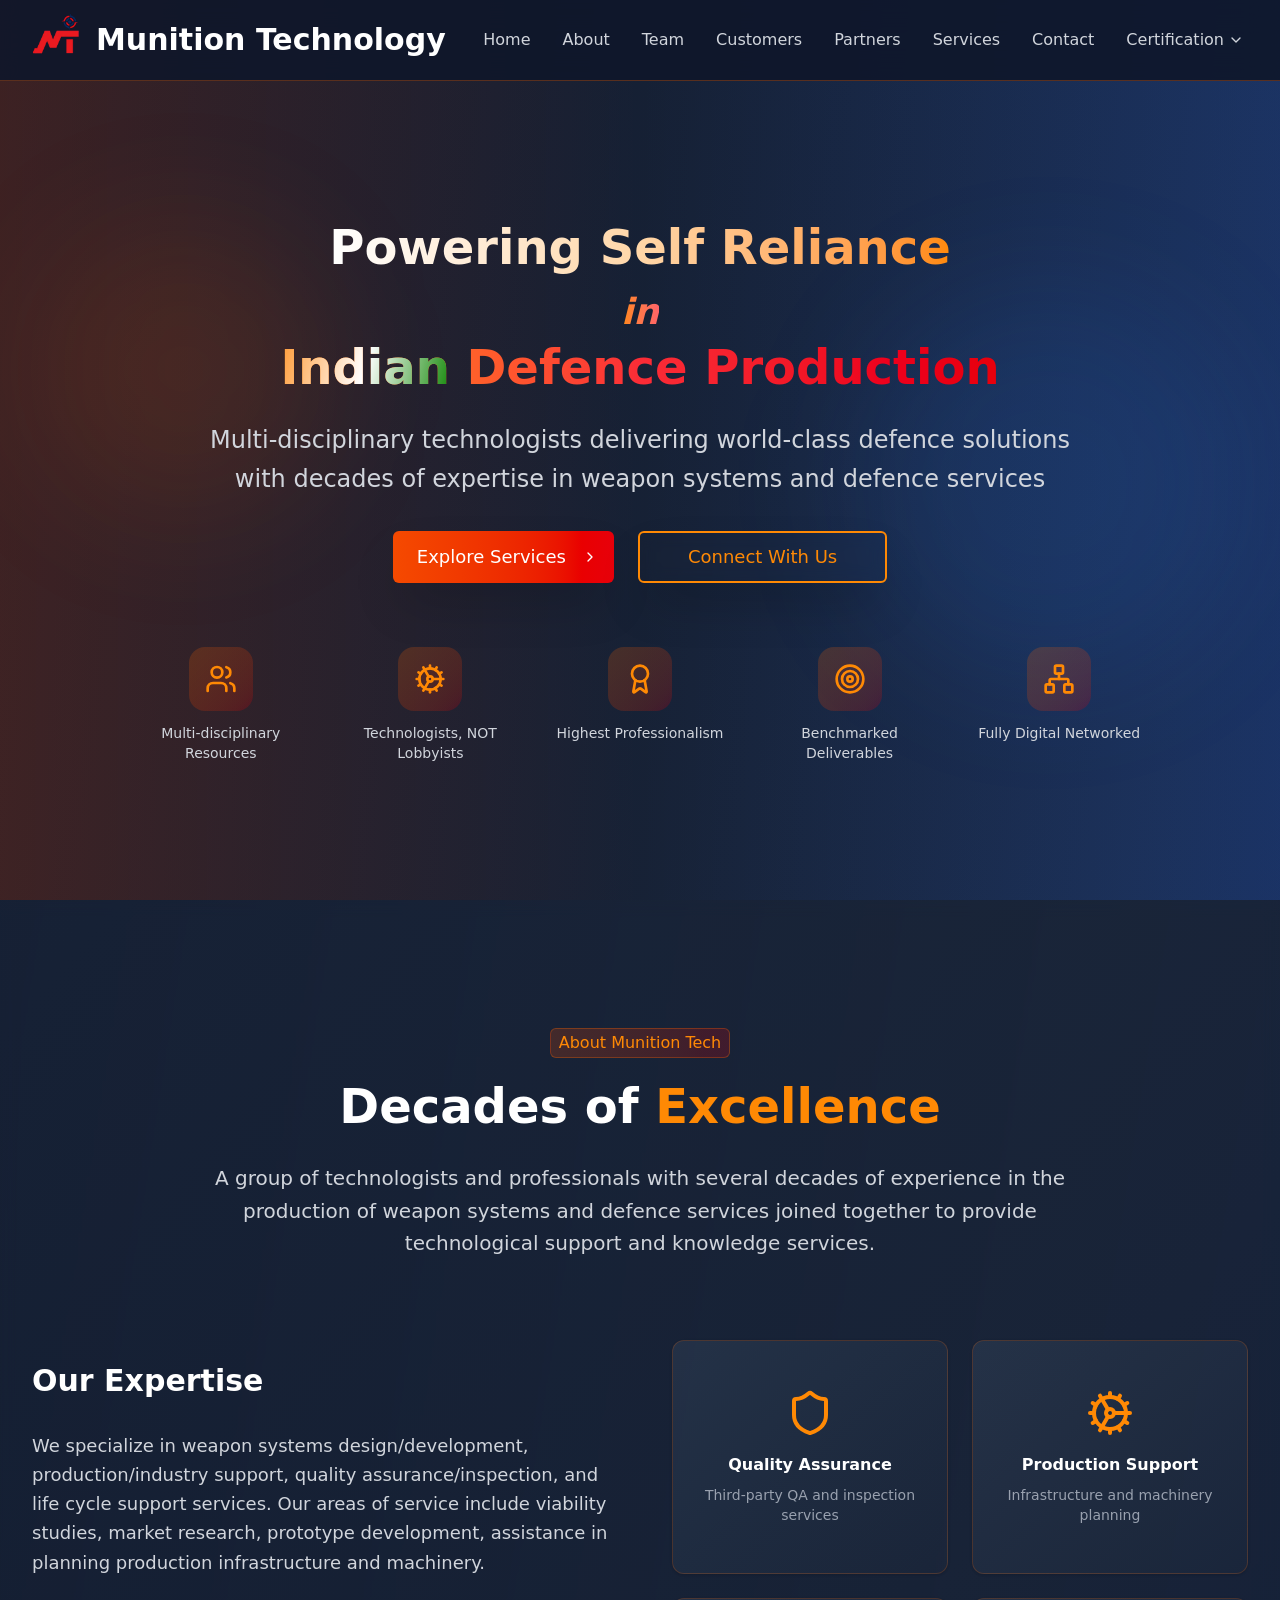
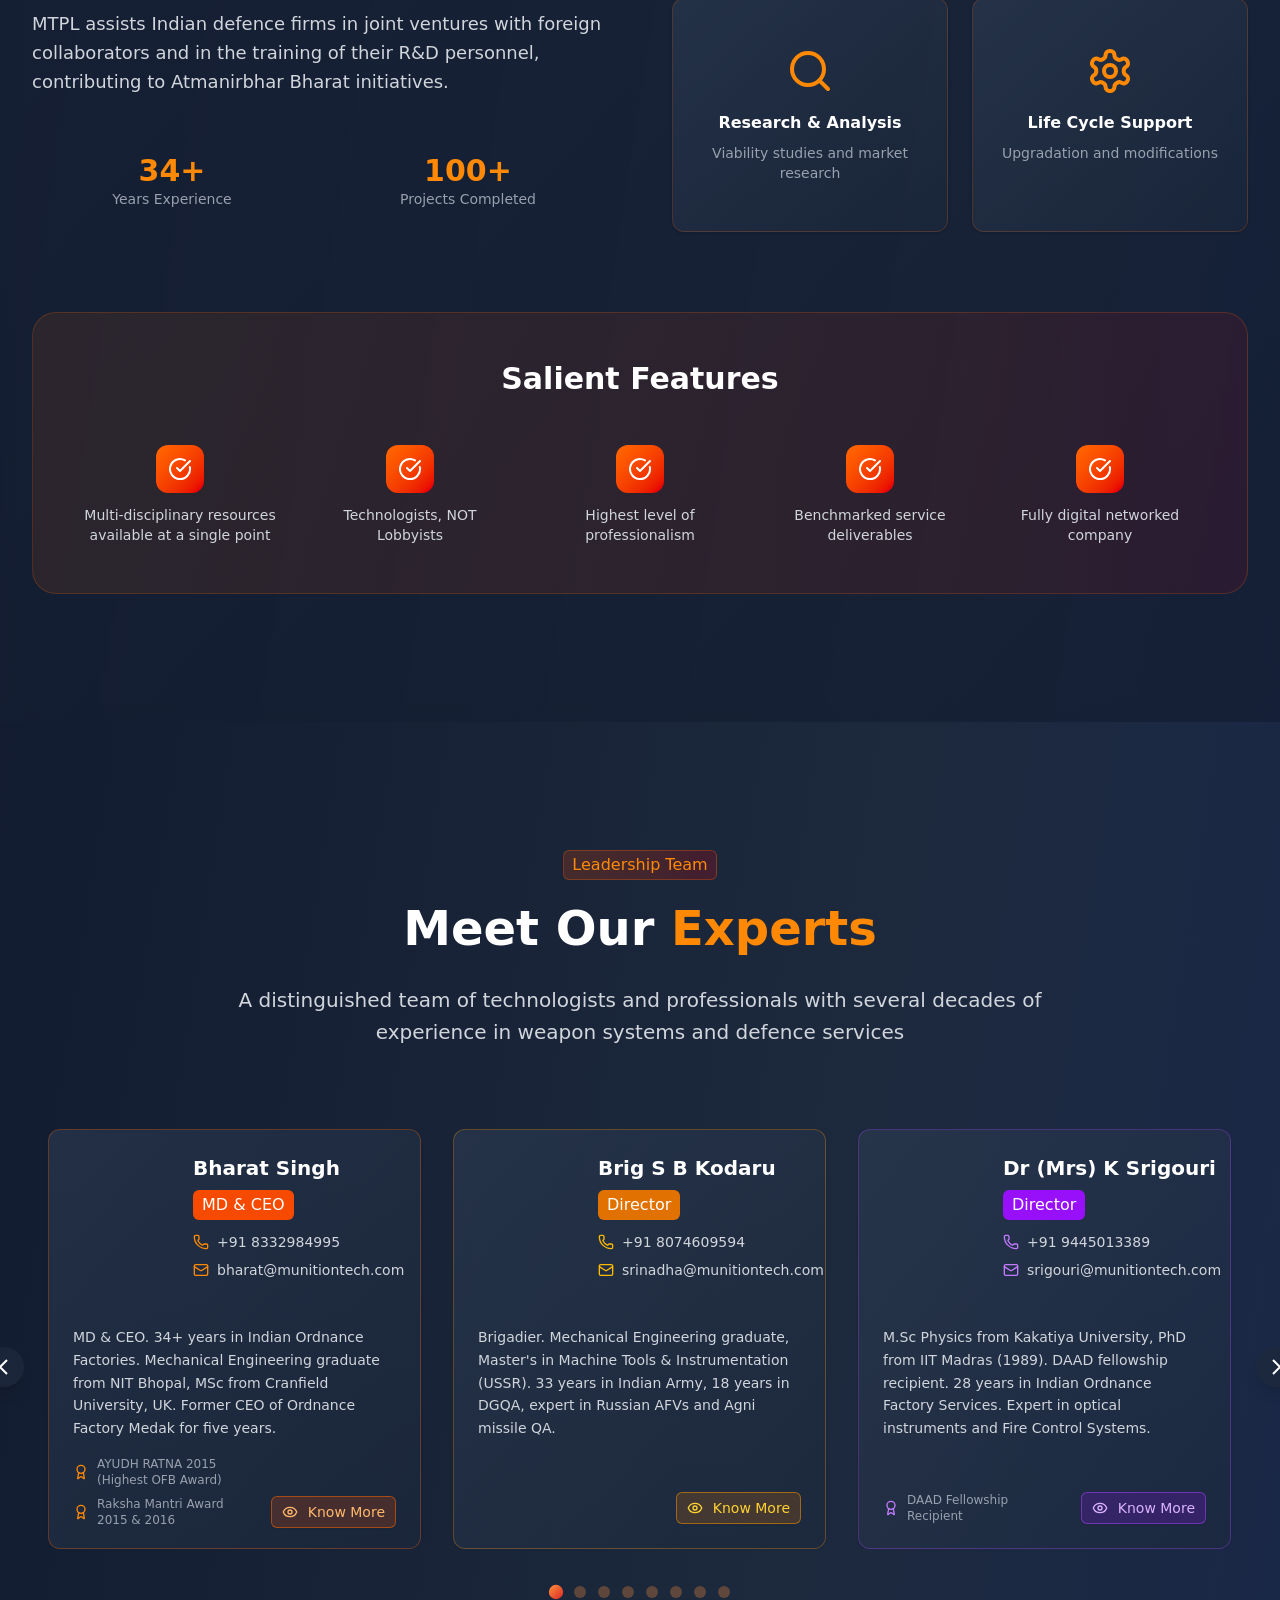
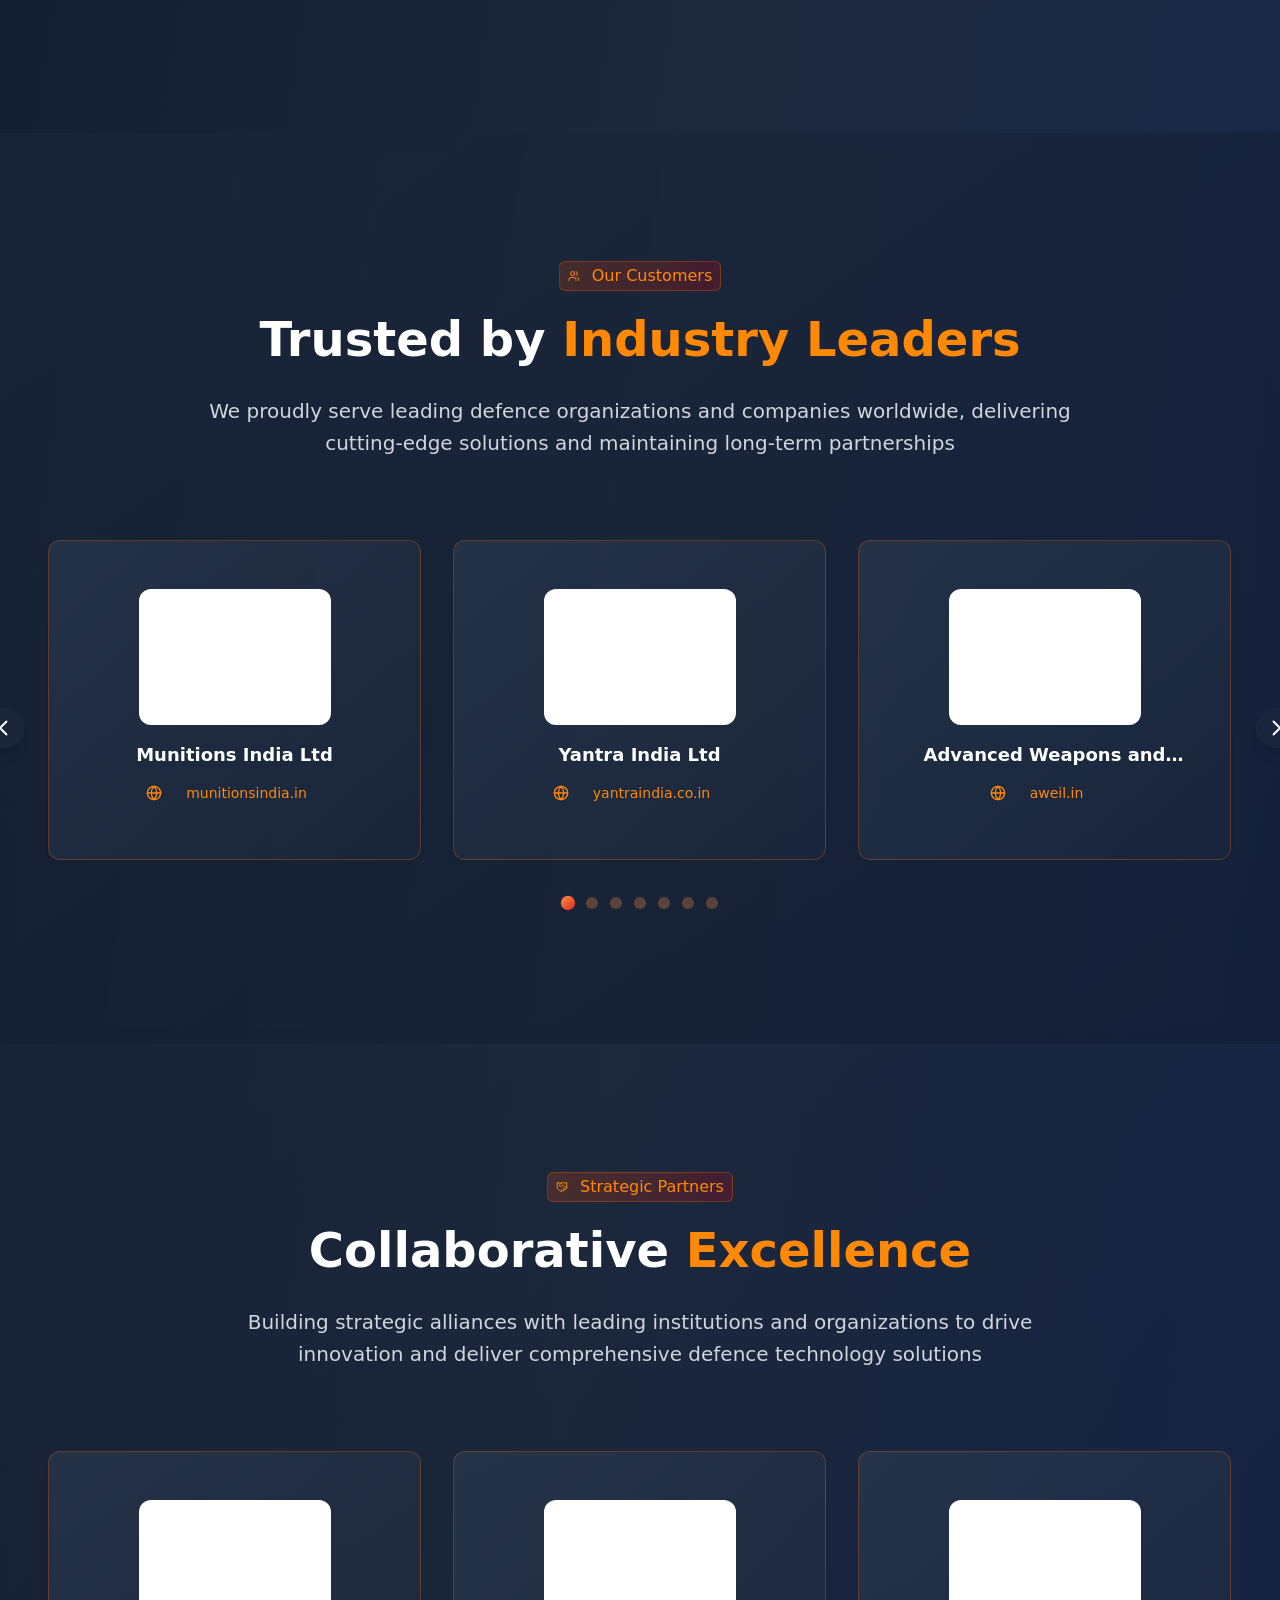
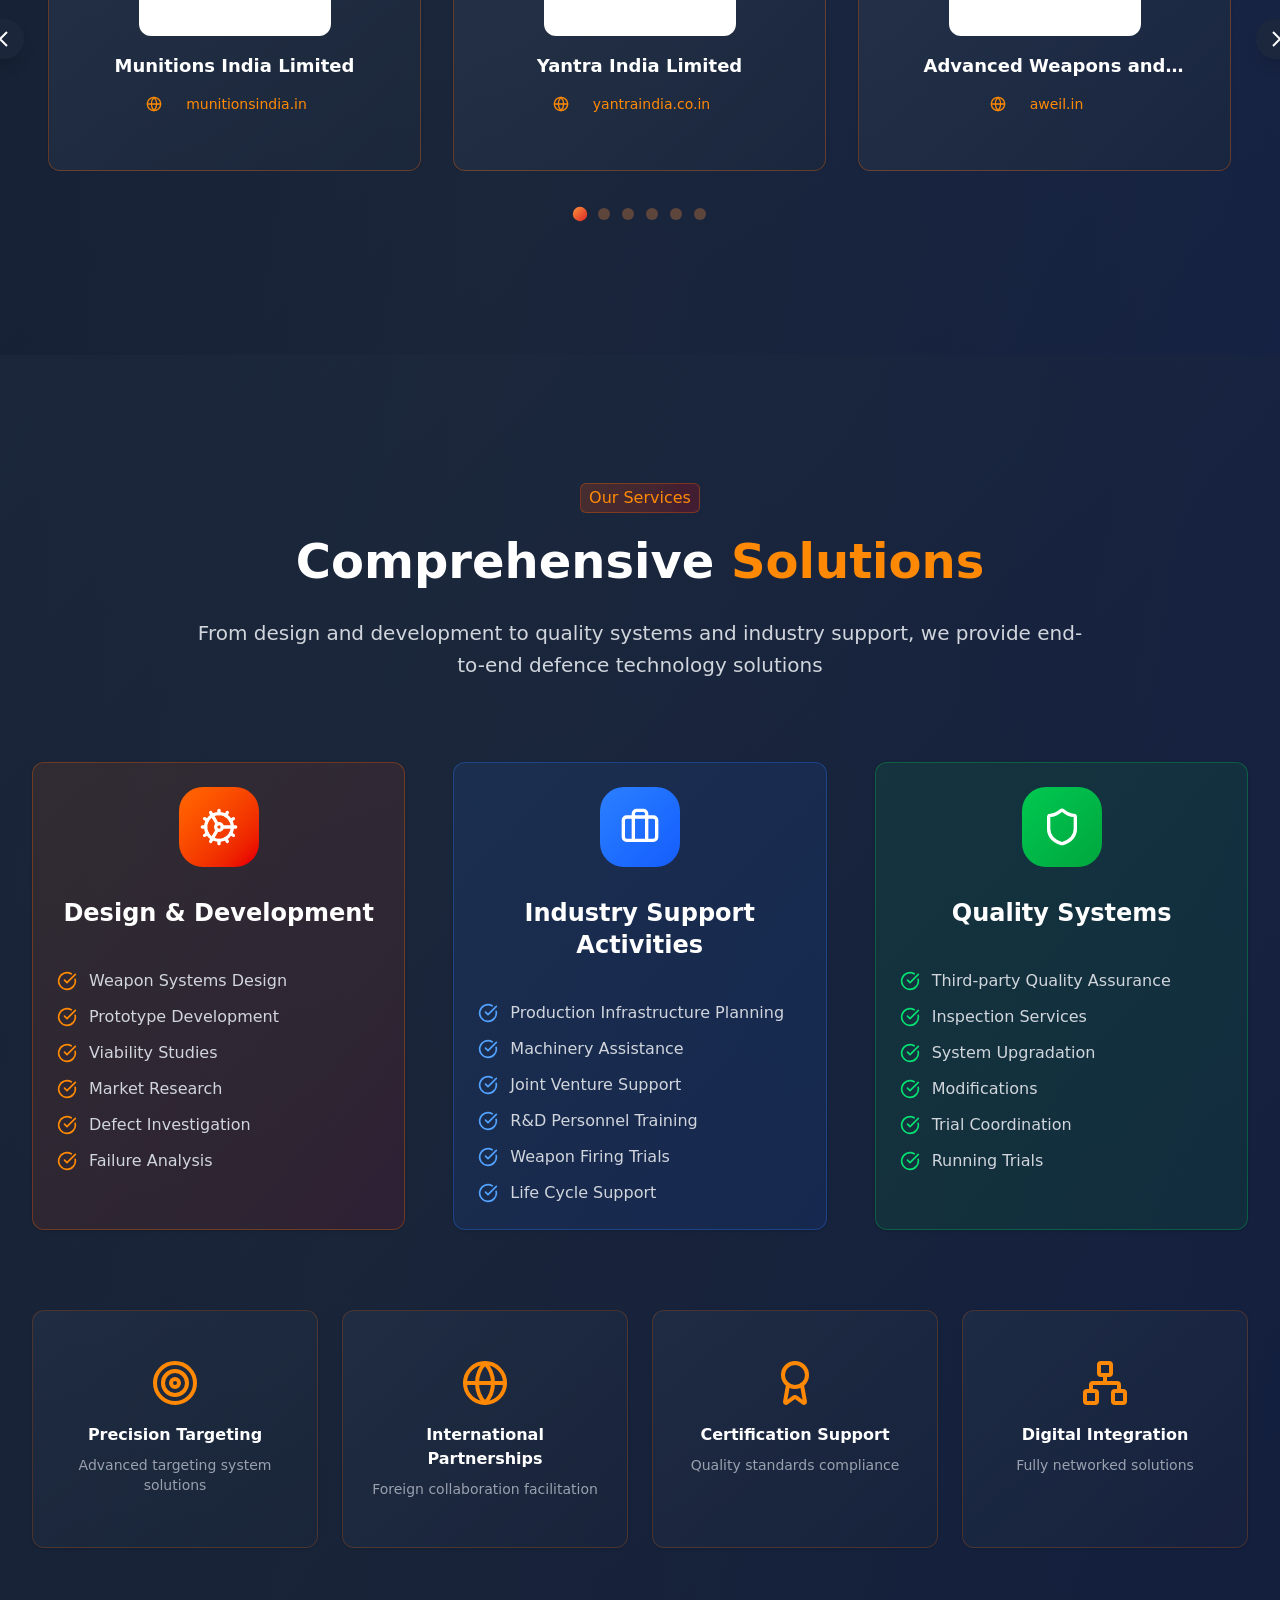
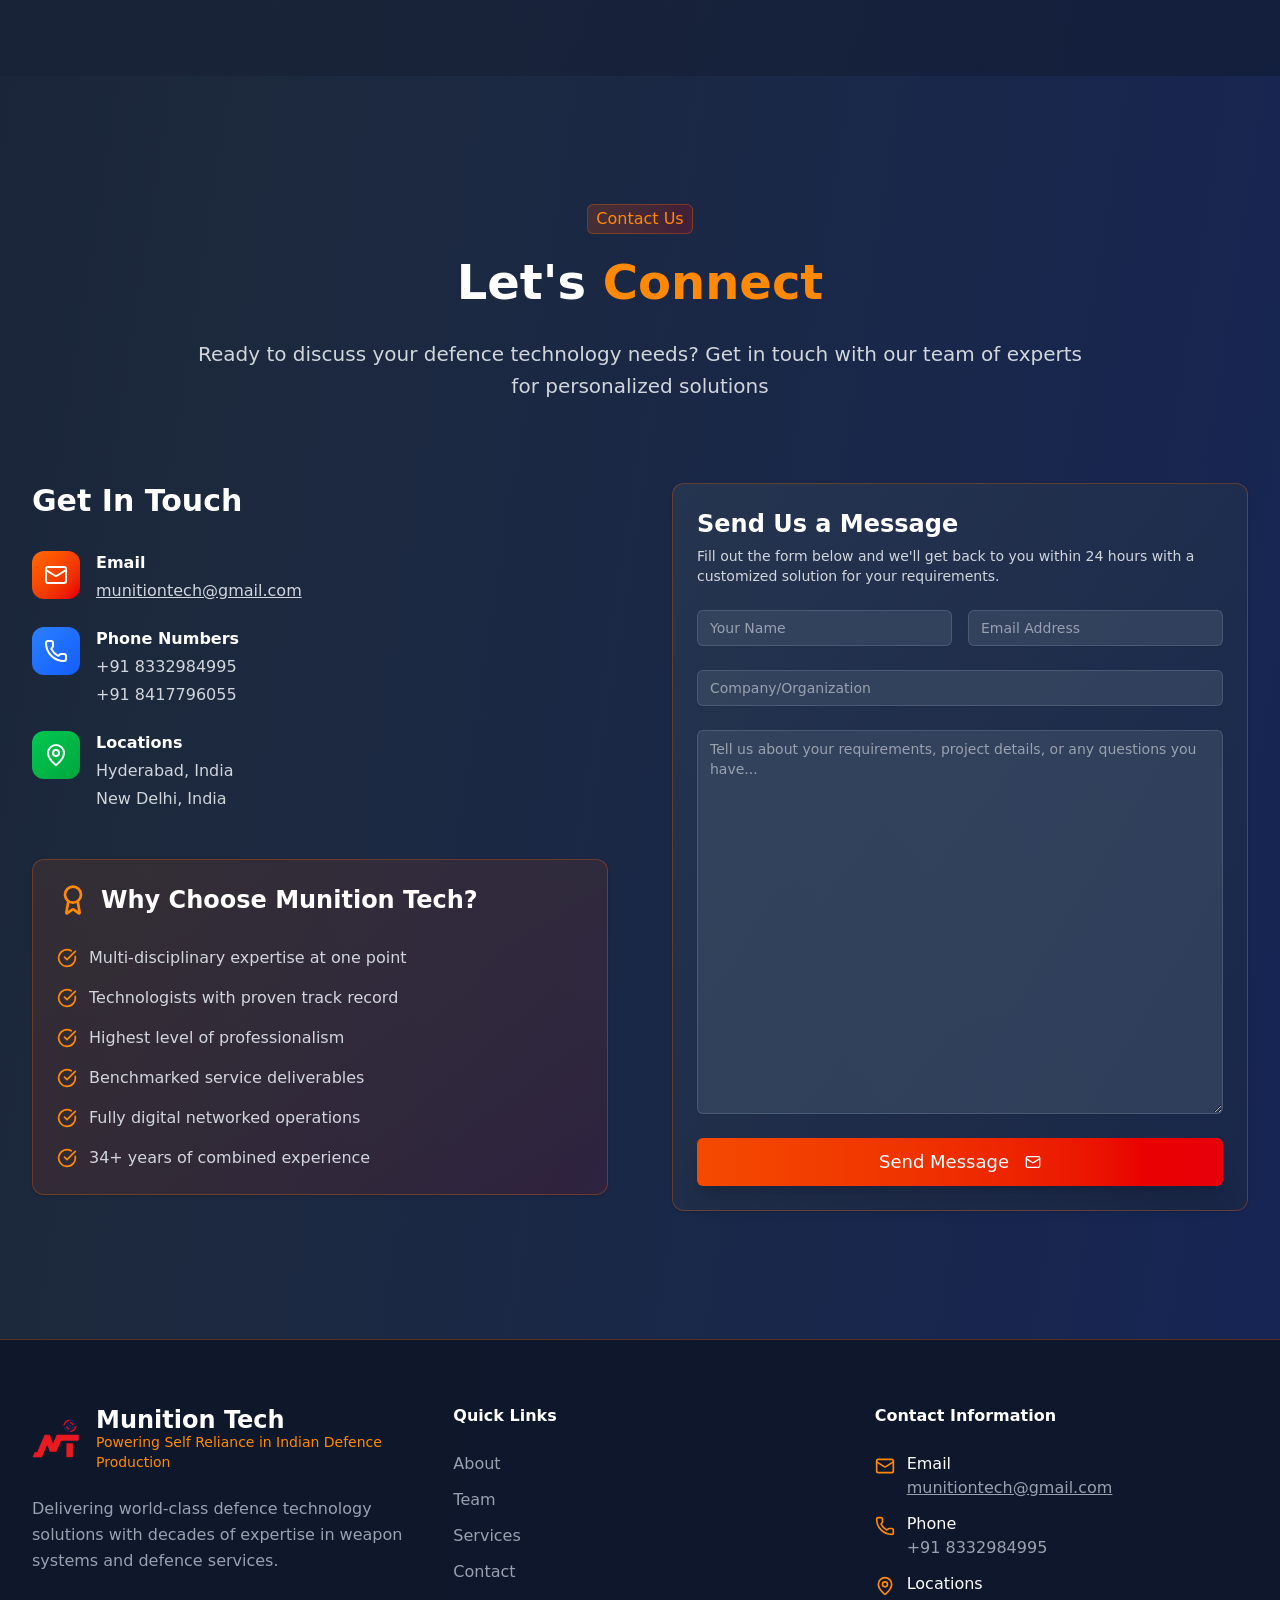
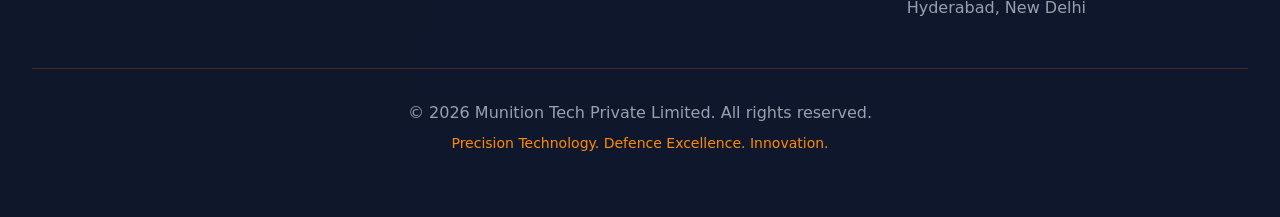
==== commit 70dadd3e: "Updates" ====
--- a/index.html
+++ b/index.html
@@ -1 +1 @@
-<!DOCTYPE html><html lang="en"><head><meta charSet="utf-8"/><meta name="viewport" content="width=device-width, initial-scale=1"/><link rel="preload" href="/_next/static/media/22a5144ee8d83bca-s.p.woff2" as="font" crossorigin="" type="font/woff2"/><link rel="preload" href="/_next/static/media/7d4881bb7e1bf84d-s.p.woff2" as="font" crossorigin="" type="font/woff2"/><link rel="preload" as="image" href="/logo.png"/><link rel="stylesheet" href="/_next/static/css/096574bc5478c9dc.css" data-precedence="next"/><link rel="stylesheet" href="/_next/static/css/15cbae759d1218d5.css" data-precedence="next"/><link rel="preload" as="script" fetchPriority="low" href="/_next/static/chunks/webpack-8d34290c0125a1ab.js"/><script src="/_next/static/chunks/4bd1b696-c8bb8eec4230a1ea.js" async=""></script><script src="/_next/static/chunks/684-bea3d34f34384e96.js" async=""></script><script src="/_next/static/chunks/main-app-7e3dbbfa97dbb96c.js" async=""></script><script src="/_next/static/chunks/232-5f26a1eb18cd049e.js" async=""></script><script src="/_next/static/chunks/app/not-found-aacca6ae71fc42b5.js" async=""></script><script src="/_next/static/chunks/175-52e6f681c78121fb.js" async=""></script><script src="/_next/static/chunks/app/page-d4e94c75e7217e4a.js" async=""></script><meta name="next-size-adjust" content=""/><title>Munition Technology Pvt. Ltd.</title><meta name="description" content="Powering Self Reliance in Indian Defence Production"/><link rel="icon" href="/favicon.ico" type="image/x-icon" sizes="102x102"/><script>document.querySelectorAll('body link[rel="icon"], body link[rel="apple-touch-icon"]').forEach(el => document.head.appendChild(el))</script><script src="/_next/static/chunks/polyfills-42372ed130431b0a.js" noModule=""></script></head><body class="__variable_246ccd __variable_c29908 antialiased"><div class="min-h-screen bg-gradient-to-br from-slate-900 via-slate-800 to-blue-950"><nav class="fixed top-0 w-full bg-slate-900/90 backdrop-blur-lg border-b border-orange-500/30 z-50"><div class="max-w-7xl mx-auto px-4 sm:px-6 lg:px-8"><div class="flex justify-between items-center h-20"><div class="flex items-center space-x-4"><div class="w-12 h-12 rounded-xl overflow-hidden mb-2"><img src="/logo.png" alt="Munition Tech Logo" width="48" height="48" class="object-contain"/></div><div><span class="text-3xl font-bold text-white">Munition Technology</span></div></div><div class="hidden md:flex space-x-8 items-center"><button class="text-gray-300 hover:text-orange-400 transition-all duration-300 font-medium relative group">Home<span class="absolute -bottom-1 left-0 w-0 h-0.5 bg-gradient-to-r from-orange-400 to-red-500 group-hover:w-full transition-all duration-300"></span></button><button class="text-gray-300 hover:text-orange-400 transition-all duration-300 font-medium relative group">About<span class="absolute -bottom-1 left-0 w-0 h-0.5 bg-gradient-to-r from-orange-400 to-red-500 group-hover:w-full transition-all duration-300"></span></button><button class="text-gray-300 hover:text-orange-400 transition-all duration-300 font-medium relative group">Team<span class="absolute -bottom-1 left-0 w-0 h-0.5 bg-gradient-to-r from-orange-400 to-red-500 group-hover:w-full transition-all duration-300"></span></button><button class="text-gray-300 hover:text-orange-400 transition-all duration-300 font-medium relative group">Customers<span class="absolute -bottom-1 left-0 w-0 h-0.5 bg-gradient-to-r from-orange-400 to-red-500 group-hover:w-full transition-all duration-300"></span></button><button class="text-gray-300 hover:text-orange-400 transition-all duration-300 font-medium relative group">Partners<span class="absolute -bottom-1 left-0 w-0 h-0.5 bg-gradient-to-r from-orange-400 to-red-500 group-hover:w-full transition-all duration-300"></span></button><button class="text-gray-300 hover:text-orange-400 transition-all duration-300 font-medium relative group">Services<span class="absolute -bottom-1 left-0 w-0 h-0.5 bg-gradient-to-r from-orange-400 to-red-500 group-hover:w-full transition-all duration-300"></span></button><button class="text-gray-300 hover:text-orange-400 transition-all duration-300 font-medium relative group">Contact<span class="absolute -bottom-1 left-0 w-0 h-0.5 bg-gradient-to-r from-orange-400 to-red-500 group-hover:w-full transition-all duration-300"></span></button><div class="relative"><button class="text-gray-300 hover:text-orange-400 transition-all duration-300 font-medium relative group flex items-center space-x-1"><span>Certification</span><svg xmlns="http://www.w3.org/2000/svg" width="16" height="16" viewBox="0 0 24 24" fill="none" stroke="currentColor" stroke-width="2" stroke-linecap="round" stroke-linejoin="round" class="lucide lucide-chevron-down transition-transform duration-200" aria-hidden="true"><path d="m6 9 6 6 6-6"></path></svg><span class="absolute -bottom-1 left-0 w-0 h-0.5 bg-gradient-to-r from-orange-400 to-red-500 group-hover:w-full transition-all duration-300"></span></button></div></div><div class="md:hidden"><button class="text-gray-300 hover:text-white"><svg xmlns="http://www.w3.org/2000/svg" width="24" height="24" viewBox="0 0 24 24" fill="none" stroke="currentColor" stroke-width="2" stroke-linecap="round" stroke-linejoin="round" class="lucide lucide-menu" aria-hidden="true"><path d="M4 12h16"></path><path d="M4 18h16"></path><path d="M4 6h16"></path></svg></button></div></div></div></nav><section id="home" class="pt-20 min-h-screen flex items-center relative overflow-hidden"><div class="absolute inset-0"><div class="absolute inset-0 bg-gradient-to-r from-orange-600/20 via-transparent to-blue-600/20"></div><div class="absolute top-1/4 left-10 w-72 h-72 bg-orange-500/10 rounded-full blur-3xl"></div><div class="absolute bottom-1/4 right-10 w-96 h-96 bg-blue-500/10 rounded-full blur-3xl"></div></div><div class="max-w-7xl mx-auto px-4 sm:px-6 lg:px-8 relative z-10"><div class="text-center space-y-8"><div class="space-y-6"><h1 class="text-4xl lg:text-5xl font-black text-white leading-tight"><span class="bg-gradient-to-r from-white via-orange-200 to-orange-400 bg-clip-text text-transparent">Powering Self Reliance</span><br/><span class="bg-gradient-to-r italic text-3xl lg:text-4xl from-orange-400 to-red-400 bg-clip-text text-transparent">in</span><br/><span class="bg-gradient-to-r from-orange-400 via-red-500 to-red-600 bg-clip-text text-transparent"><span class="bg-[linear-gradient(105deg,#FF9933,#FFFFFF,#138808)] bg-clip-text text-transparent">Indian</span> Defence Production</span></h1><p class="text-2xl text-gray-300 leading-relaxed max-w-4xl mx-auto">Multi-disciplinary technologists delivering world-class defence solutions with decades of expertise in weapon systems and defence services</p></div><div class="flex flex-col sm:flex-row gap-6 justify-center"><button data-slot="button" class="inline-flex items-center justify-center gap-2 whitespace-nowrap font-medium transition-all disabled:pointer-events-none disabled:opacity-50 [&amp;_svg]:pointer-events-none [&amp;_svg:not([class*=&#x27;size-&#x27;])]:size-4 shrink-0 [&amp;_svg]:shrink-0 outline-none focus-visible:border-ring focus-visible:ring-ring/50 focus-visible:ring-[3px] aria-invalid:ring-destructive/20 dark:aria-invalid:ring-destructive/40 aria-invalid:border-destructive hover:bg-primary/90 h-10 rounded-md px-6 has-[&gt;svg]:px-4 bg-gradient-to-r from-orange-600 to-red-600 hover:from-orange-700 hover:to-red-700 text-white py-[26px] text-lg border-0 shadow-2xl"><span class="ml-2">Explore Services</span><svg xmlns="http://www.w3.org/2000/svg" width="24" height="24" viewBox="0 0 24 24" fill="none" stroke="currentColor" stroke-width="2" stroke-linecap="round" stroke-linejoin="round" class="lucide lucide-chevron-right ml-2 h-6 w-6" aria-hidden="true"><path d="m9 18 6-6-6-6"></path></svg></button><button data-slot="button" class="inline-flex items-center justify-center gap-2 whitespace-nowrap font-medium transition-all disabled:pointer-events-none disabled:opacity-50 [&amp;_svg]:pointer-events-none [&amp;_svg:not([class*=&#x27;size-&#x27;])]:size-4 shrink-0 [&amp;_svg]:shrink-0 outline-none focus-visible:border-ring focus-visible:ring-ring/50 focus-visible:ring-[3px] aria-invalid:ring-destructive/20 dark:aria-invalid:ring-destructive/40 aria-invalid:border-destructive bg-background dark:bg-input/30 dark:border-input dark:hover:bg-input/50 h-10 rounded-md has-[&gt;svg]:px-4 border-2 border-orange-400 text-orange-400 hover:bg-orange-400 hover:text-slate-900 px-12 py-6 text-lg backdrop-blur-sm shadow-2xl">Connect With Us</button></div><div class="grid md:grid-cols-5 gap-6 mt-16 max-w-5xl mx-auto"><div class="text-center space-y-3 group"><div class="w-16 h-16 bg-gradient-to-br from-orange-500/20 to-red-600/20 rounded-2xl mx-auto flex items-center justify-center group-hover:from-orange-500/30 group-hover:to-red-600/30 transition-all duration-300"><svg xmlns="http://www.w3.org/2000/svg" width="24" height="24" viewBox="0 0 24 24" fill="none" stroke="currentColor" stroke-width="2" stroke-linecap="round" stroke-linejoin="round" class="lucide lucide-users h-8 w-8 text-orange-400" aria-hidden="true"><path d="M16 21v-2a4 4 0 0 0-4-4H6a4 4 0 0 0-4 4v2"></path><path d="M16 3.128a4 4 0 0 1 0 7.744"></path><path d="M22 21v-2a4 4 0 0 0-3-3.87"></path><circle cx="9" cy="7" r="4"></circle></svg></div><p class="text-sm text-gray-300 font-medium">Multi-disciplinary Resources</p></div><div class="text-center space-y-3 group"><div class="w-16 h-16 bg-gradient-to-br from-orange-500/20 to-red-600/20 rounded-2xl mx-auto flex items-center justify-center group-hover:from-orange-500/30 group-hover:to-red-600/30 transition-all duration-300"><svg xmlns="http://www.w3.org/2000/svg" width="24" height="24" viewBox="0 0 24 24" fill="none" stroke="currentColor" stroke-width="2" stroke-linecap="round" stroke-linejoin="round" class="lucide lucide-cog h-8 w-8 text-orange-400" aria-hidden="true"><path d="M12 20a8 8 0 1 0 0-16 8 8 0 0 0 0 16Z"></path><path d="M12 14a2 2 0 1 0 0-4 2 2 0 0 0 0 4Z"></path><path d="M12 2v2"></path><path d="M12 22v-2"></path><path d="m17 20.66-1-1.73"></path><path d="M11 10.27 7 3.34"></path><path d="m20.66 17-1.73-1"></path><path d="m3.34 7 1.73 1"></path><path d="M14 12h8"></path><path d="M2 12h2"></path><path d="m20.66 7-1.73 1"></path><path d="m3.34 17 1.73-1"></path><path d="m17 3.34-1 1.73"></path><path d="m11 13.73-4 6.93"></path></svg></div><p class="text-sm text-gray-300 font-medium">Technologists, NOT Lobbyists</p></div><div class="text-center space-y-3 group"><div class="w-16 h-16 bg-gradient-to-br from-orange-500/20 to-red-600/20 rounded-2xl mx-auto flex items-center justify-center group-hover:from-orange-500/30 group-hover:to-red-600/30 transition-all duration-300"><svg xmlns="http://www.w3.org/2000/svg" width="24" height="24" viewBox="0 0 24 24" fill="none" stroke="currentColor" stroke-width="2" stroke-linecap="round" stroke-linejoin="round" class="lucide lucide-award h-8 w-8 text-orange-400" aria-hidden="true"><path d="m15.477 12.89 1.515 8.526a.5.5 0 0 1-.81.47l-3.58-2.687a1 1 0 0 0-1.197 0l-3.586 2.686a.5.5 0 0 1-.81-.469l1.514-8.526"></path><circle cx="12" cy="8" r="6"></circle></svg></div><p class="text-sm text-gray-300 font-medium">Highest Professionalism</p></div><div class="text-center space-y-3 group"><div class="w-16 h-16 bg-gradient-to-br from-orange-500/20 to-red-600/20 rounded-2xl mx-auto flex items-center justify-center group-hover:from-orange-500/30 group-hover:to-red-600/30 transition-all duration-300"><svg xmlns="http://www.w3.org/2000/svg" width="24" height="24" viewBox="0 0 24 24" fill="none" stroke="currentColor" stroke-width="2" stroke-linecap="round" stroke-linejoin="round" class="lucide lucide-target h-8 w-8 text-orange-400" aria-hidden="true"><circle cx="12" cy="12" r="10"></circle><circle cx="12" cy="12" r="6"></circle><circle cx="12" cy="12" r="2"></circle></svg></div><p class="text-sm text-gray-300 font-medium">Benchmarked Deliverables</p></div><div class="text-center space-y-3 group"><div class="w-16 h-16 bg-gradient-to-br from-orange-500/20 to-red-600/20 rounded-2xl mx-auto flex items-center justify-center group-hover:from-orange-500/30 group-hover:to-red-600/30 transition-all duration-300"><svg xmlns="http://www.w3.org/2000/svg" width="24" height="24" viewBox="0 0 24 24" fill="none" stroke="currentColor" stroke-width="2" stroke-linecap="round" stroke-linejoin="round" class="lucide lucide-network h-8 w-8 text-orange-400" aria-hidden="true"><rect x="16" y="16" width="6" height="6" rx="1"></rect><rect x="2" y="16" width="6" height="6" rx="1"></rect><rect x="9" y="2" width="6" height="6" rx="1"></rect><path d="M5 16v-3a1 1 0 0 1 1-1h12a1 1 0 0 1 1 1v3"></path><path d="M12 12V8"></path></svg></div><p class="text-sm text-gray-300 font-medium">Fully Digital Networked</p></div></div></div></div></section><section id="about" class="py-32 bg-gradient-to-br from-slate-800/50 to-slate-900/50 backdrop-blur-sm"><div class="max-w-7xl mx-auto px-4 sm:px-6 lg:px-8"><div class="text-center mb-20"><span data-slot="badge" class="inline-flex items-center justify-center rounded-md px-2 py-0.5 font-medium w-fit whitespace-nowrap shrink-0 [&amp;&gt;svg]:size-3 gap-1 [&amp;&gt;svg]:pointer-events-none focus-visible:border-ring focus-visible:ring-ring/50 focus-visible:ring-[3px] aria-invalid:ring-destructive/20 dark:aria-invalid:ring-destructive/40 aria-invalid:border-destructive transition-[color,box-shadow] overflow-hidden [a&amp;]:hover:bg-primary/90 bg-gradient-to-r from-orange-600/20 to-red-600/20 text-orange-400 border border-orange-500/30 mb-6">About Munition Tech</span><h2 class="text-5xl font-bold text-white mb-8">Decades of <span class="text-orange-400">Excellence</span></h2><p class="text-xl text-gray-300 max-w-4xl mx-auto leading-relaxed">A group of technologists and professionals with several decades of experience in the production of weapon systems and defence services joined together to provide technological support and knowledge services.</p></div><div class="grid lg:grid-cols-2 gap-16 items-center mb-20"><div class="space-y-8"><h3 class="text-3xl font-bold text-white">Our Expertise</h3><p class="text-lg text-gray-300 leading-relaxed">We specialize in weapon systems design/development, production/industry support, quality assurance/inspection, and life cycle support services. Our areas of service include viability studies, market research, prototype development, assistance in planning production infrastructure and machinery.</p><p class="text-lg text-gray-300 leading-relaxed">MTPL assists Indian defence firms in joint ventures with foreign collaborators and in the training of their R&amp;D personnel, contributing to Atmanirbhar Bharat initiatives.</p><div class="grid grid-cols-2 gap-4 pt-6"><div class="text-center"><div class="text-3xl font-bold text-orange-400">34+</div><div class="text-sm text-gray-400">Years Experience</div></div><div class="text-center"><div class="text-3xl font-bold text-orange-400">100+</div><div class="text-sm text-gray-400">Projects Completed</div></div></div></div><div class="grid grid-cols-2 gap-6"><div data-slot="card" class="text-card-foreground flex flex-col gap-6 rounded-xl border py-6 shadow-sm bg-gradient-to-br from-slate-700/50 to-slate-800/50 border-orange-500/20 hover:border-orange-500/40 transition-all duration-300 group"><div data-slot="card-content" class="p-6 text-center"><svg xmlns="http://www.w3.org/2000/svg" width="24" height="24" viewBox="0 0 24 24" fill="none" stroke="currentColor" stroke-width="2" stroke-linecap="round" stroke-linejoin="round" class="lucide lucide-shield h-12 w-12 text-orange-400 mx-auto mb-4 group-hover:scale-110 transition-transform duration-300" aria-hidden="true"><path d="M20 13c0 5-3.5 7.5-7.66 8.95a1 1 0 0 1-.67-.01C7.5 20.5 4 18 4 13V6a1 1 0 0 1 1-1c2 0 4.5-1.2 6.24-2.72a1.17 1.17 0 0 1 1.52 0C14.51 3.81 17 5 19 5a1 1 0 0 1 1 1z"></path></svg><h4 class="text-white font-semibold mb-2">Quality Assurance</h4><p class="text-gray-400 text-sm">Third-party QA and inspection services</p></div></div><div data-slot="card" class="text-card-foreground flex flex-col gap-6 rounded-xl border py-6 shadow-sm bg-gradient-to-br from-slate-700/50 to-slate-800/50 border-orange-500/20 hover:border-orange-500/40 transition-all duration-300 group"><div data-slot="card-content" class="p-6 text-center"><svg xmlns="http://www.w3.org/2000/svg" width="24" height="24" viewBox="0 0 24 24" fill="none" stroke="currentColor" stroke-width="2" stroke-linecap="round" stroke-linejoin="round" class="lucide lucide-cog h-12 w-12 text-orange-400 mx-auto mb-4 group-hover:scale-110 transition-transform duration-300" aria-hidden="true"><path d="M12 20a8 8 0 1 0 0-16 8 8 0 0 0 0 16Z"></path><path d="M12 14a2 2 0 1 0 0-4 2 2 0 0 0 0 4Z"></path><path d="M12 2v2"></path><path d="M12 22v-2"></path><path d="m17 20.66-1-1.73"></path><path d="M11 10.27 7 3.34"></path><path d="m20.66 17-1.73-1"></path><path d="m3.34 7 1.73 1"></path><path d="M14 12h8"></path><path d="M2 12h2"></path><path d="m20.66 7-1.73 1"></path><path d="m3.34 17 1.73-1"></path><path d="m17 3.34-1 1.73"></path><path d="m11 13.73-4 6.93"></path></svg><h4 class="text-white font-semibold mb-2">Production Support</h4><p class="text-gray-400 text-sm">Infrastructure and machinery planning</p></div></div><div data-slot="card" class="text-card-foreground flex flex-col gap-6 rounded-xl border py-6 shadow-sm bg-gradient-to-br from-slate-700/50 to-slate-800/50 border-orange-500/20 hover:border-orange-500/40 transition-all duration-300 group"><div data-slot="card-content" class="p-6 text-center"><svg xmlns="http://www.w3.org/2000/svg" width="24" height="24" viewBox="0 0 24 24" fill="none" stroke="currentColor" stroke-width="2" stroke-linecap="round" stroke-linejoin="round" class="lucide lucide-search h-12 w-12 text-orange-400 mx-auto mb-4 group-hover:scale-110 transition-transform duration-300" aria-hidden="true"><path d="m21 21-4.34-4.34"></path><circle cx="11" cy="11" r="8"></circle></svg><h4 class="text-white font-semibold mb-2">Research &amp; Analysis</h4><p class="text-gray-400 text-sm">Viability studies and market research</p></div></div><div data-slot="card" class="text-card-foreground flex flex-col gap-6 rounded-xl border py-6 shadow-sm bg-gradient-to-br from-slate-700/50 to-slate-800/50 border-orange-500/20 hover:border-orange-500/40 transition-all duration-300 group"><div data-slot="card-content" class="p-6 text-center"><svg xmlns="http://www.w3.org/2000/svg" width="24" height="24" viewBox="0 0 24 24" fill="none" stroke="currentColor" stroke-width="2" stroke-linecap="round" stroke-linejoin="round" class="lucide lucide-settings h-12 w-12 text-orange-400 mx-auto mb-4 group-hover:scale-110 transition-transform duration-300" aria-hidden="true"><path d="M12.22 2h-.44a2 2 0 0 0-2 2v.18a2 2 0 0 1-1 1.73l-.43.25a2 2 0 0 1-2 0l-.15-.08a2 2 0 0 0-2.73.73l-.22.38a2 2 0 0 0 .73 2.73l.15.1a2 2 0 0 1 1 1.72v.51a2 2 0 0 1-1 1.74l-.15.09a2 2 0 0 0-.73 2.73l.22.38a2 2 0 0 0 2.73.73l.15-.08a2 2 0 0 1 2 0l.43.25a2 2 0 0 1 1 1.73V20a2 2 0 0 0 2 2h.44a2 2 0 0 0 2-2v-.18a2 2 0 0 1 1-1.73l.43-.25a2 2 0 0 1 2 0l.15.08a2 2 0 0 0 2.73-.73l.22-.39a2 2 0 0 0-.73-2.73l-.15-.08a2 2 0 0 1-1-1.74v-.5a2 2 0 0 1 1-1.74l.15-.09a2 2 0 0 0 .73-2.73l-.22-.38a2 2 0 0 0-2.73-.73l-.15.08a2 2 0 0 1-2 0l-.43-.25a2 2 0 0 1-1-1.73V4a2 2 0 0 0-2-2z"></path><circle cx="12" cy="12" r="3"></circle></svg><h4 class="text-white font-semibold mb-2">Life Cycle Support</h4><p class="text-gray-400 text-sm">Upgradation and modifications</p></div></div></div></div><div class="bg-gradient-to-r from-orange-500/10 to-red-600/10 rounded-3xl p-12 border border-orange-500/20"><h3 class="text-3xl font-bold text-white text-center mb-12">Salient Features</h3><div class="grid md:grid-cols-5 gap-8"><div class="text-center space-y-3"><div class="w-12 h-12 bg-gradient-to-br from-orange-500 to-red-600 rounded-xl mx-auto flex items-center justify-center"><svg xmlns="http://www.w3.org/2000/svg" width="24" height="24" viewBox="0 0 24 24" fill="none" stroke="currentColor" stroke-width="2" stroke-linecap="round" stroke-linejoin="round" class="lucide lucide-circle-check-big h-6 w-6 text-white" aria-hidden="true"><path d="M21.801 10A10 10 0 1 1 17 3.335"></path><path d="m9 11 3 3L22 4"></path></svg></div><p class="text-gray-300 text-sm font-medium">Multi-disciplinary resources available at a single point</p></div><div class="text-center space-y-3"><div class="w-12 h-12 bg-gradient-to-br from-orange-500 to-red-600 rounded-xl mx-auto flex items-center justify-center"><svg xmlns="http://www.w3.org/2000/svg" width="24" height="24" viewBox="0 0 24 24" fill="none" stroke="currentColor" stroke-width="2" stroke-linecap="round" stroke-linejoin="round" class="lucide lucide-circle-check-big h-6 w-6 text-white" aria-hidden="true"><path d="M21.801 10A10 10 0 1 1 17 3.335"></path><path d="m9 11 3 3L22 4"></path></svg></div><p class="text-gray-300 text-sm font-medium">Technologists, NOT Lobbyists</p></div><div class="text-center space-y-3"><div class="w-12 h-12 bg-gradient-to-br from-orange-500 to-red-600 rounded-xl mx-auto flex items-center justify-center"><svg xmlns="http://www.w3.org/2000/svg" width="24" height="24" viewBox="0 0 24 24" fill="none" stroke="currentColor" stroke-width="2" stroke-linecap="round" stroke-linejoin="round" class="lucide lucide-circle-check-big h-6 w-6 text-white" aria-hidden="true"><path d="M21.801 10A10 10 0 1 1 17 3.335"></path><path d="m9 11 3 3L22 4"></path></svg></div><p class="text-gray-300 text-sm font-medium">Highest level of professionalism</p></div><div class="text-center space-y-3"><div class="w-12 h-12 bg-gradient-to-br from-orange-500 to-red-600 rounded-xl mx-auto flex items-center justify-center"><svg xmlns="http://www.w3.org/2000/svg" width="24" height="24" viewBox="0 0 24 24" fill="none" stroke="currentColor" stroke-width="2" stroke-linecap="round" stroke-linejoin="round" class="lucide lucide-circle-check-big h-6 w-6 text-white" aria-hidden="true"><path d="M21.801 10A10 10 0 1 1 17 3.335"></path><path d="m9 11 3 3L22 4"></path></svg></div><p class="text-gray-300 text-sm font-medium">Benchmarked service deliverables</p></div><div class="text-center space-y-3"><div class="w-12 h-12 bg-gradient-to-br from-orange-500 to-red-600 rounded-xl mx-auto flex items-center justify-center"><svg xmlns="http://www.w3.org/2000/svg" width="24" height="24" viewBox="0 0 24 24" fill="none" stroke="currentColor" stroke-width="2" stroke-linecap="round" stroke-linejoin="round" class="lucide lucide-circle-check-big h-6 w-6 text-white" aria-hidden="true"><path d="M21.801 10A10 10 0 1 1 17 3.335"></path><path d="m9 11 3 3L22 4"></path></svg></div><p class="text-gray-300 text-sm font-medium">Fully digital networked company</p></div></div></div></div></section><section id="team" class="py-32"><div class="max-w-7xl mx-auto px-4 sm:px-6 lg:px-8"><div class="text-center mb-20"><span data-slot="badge" class="inline-flex items-center justify-center rounded-md px-2 py-0.5 font-medium w-fit whitespace-nowrap shrink-0 [&amp;&gt;svg]:size-3 gap-1 [&amp;&gt;svg]:pointer-events-none focus-visible:border-ring focus-visible:ring-ring/50 focus-visible:ring-[3px] aria-invalid:ring-destructive/20 dark:aria-invalid:ring-destructive/40 aria-invalid:border-destructive transition-[color,box-shadow] overflow-hidden [a&amp;]:hover:bg-primary/90 bg-gradient-to-r from-orange-600/20 to-red-600/20 text-orange-400 border border-orange-500/30 mb-6">Leadership Team</span><h2 class="text-5xl font-bold text-white mb-8">Meet Our <span class="text-orange-400">Experts</span></h2><p class="text-xl text-gray-300 max-w-4xl mx-auto leading-relaxed">A distinguished team of technologists and professionals with several decades of experience in weapon systems and defence services</p></div><div class="relative"><div class="react-multi-carousel-list  " dir="ltr"><ul class="react-multi-carousel-track " style="transition:none;overflow:unset;transform:translate3d(0px,0,0)"></ul></div></div></div></section><section id="customers" class="py-32 bg-gradient-to-br from-slate-800/50 to-slate-900/50 backdrop-blur-sm"><div class="max-w-7xl mx-auto px-4 sm:px-6 lg:px-8"><div class="text-center mb-20"><span data-slot="badge" class="inline-flex items-center justify-center rounded-md px-2 py-0.5 font-medium w-fit whitespace-nowrap shrink-0 [&amp;&gt;svg]:size-3 gap-1 [&amp;&gt;svg]:pointer-events-none focus-visible:border-ring focus-visible:ring-ring/50 focus-visible:ring-[3px] aria-invalid:ring-destructive/20 dark:aria-invalid:ring-destructive/40 aria-invalid:border-destructive transition-[color,box-shadow] overflow-hidden [a&amp;]:hover:bg-primary/90 bg-gradient-to-r from-orange-600/20 to-red-600/20 text-orange-400 border border-orange-500/30 mb-6"><svg xmlns="http://www.w3.org/2000/svg" width="24" height="24" viewBox="0 0 24 24" fill="none" stroke="currentColor" stroke-width="2" stroke-linecap="round" stroke-linejoin="round" class="lucide lucide-users h-4 w-4 mr-2" aria-hidden="true"><path d="M16 21v-2a4 4 0 0 0-4-4H6a4 4 0 0 0-4 4v2"></path><path d="M16 3.128a4 4 0 0 1 0 7.744"></path><path d="M22 21v-2a4 4 0 0 0-3-3.87"></path><circle cx="9" cy="7" r="4"></circle></svg>Our Customers</span><h2 class="text-5xl font-bold text-white mb-8">Trusted by <span class="text-orange-400">Industry Leaders</span></h2><p class="text-xl text-gray-300 max-w-4xl mx-auto leading-relaxed">We proudly serve leading defence organizations and companies worldwide, delivering cutting-edge solutions and maintaining long-term partnerships</p></div><div class="relative"><div class="react-multi-carousel-list  " dir="ltr"><ul class="react-multi-carousel-track " style="transition:none;overflow:unset;transform:translate3d(0px,0,0)"></ul></div></div></div></section><section id="partners" class="py-32 bg-gradient-to-br from-slate-800/30 to-slate-900/30"><div class="max-w-7xl mx-auto px-4 sm:px-6 lg:px-8"><div class="text-center mb-20"><span data-slot="badge" class="inline-flex items-center justify-center rounded-md px-2 py-0.5 font-medium w-fit whitespace-nowrap shrink-0 [&amp;&gt;svg]:size-3 gap-1 [&amp;&gt;svg]:pointer-events-none focus-visible:border-ring focus-visible:ring-ring/50 focus-visible:ring-[3px] aria-invalid:ring-destructive/20 dark:aria-invalid:ring-destructive/40 aria-invalid:border-destructive transition-[color,box-shadow] overflow-hidden [a&amp;]:hover:bg-primary/90 bg-gradient-to-r from-orange-600/20 to-red-600/20 text-orange-400 border border-orange-500/30 mb-6"><svg xmlns="http://www.w3.org/2000/svg" width="24" height="24" viewBox="0 0 24 24" fill="none" stroke="currentColor" stroke-width="2" stroke-linecap="round" stroke-linejoin="round" class="lucide lucide-handshake h-4 w-4 mr-2" aria-hidden="true"><path d="m11 17 2 2a1 1 0 1 0 3-3"></path><path d="m14 14 2.5 2.5a1 1 0 1 0 3-3l-3.88-3.88a3 3 0 0 0-4.24 0l-.88.88a1 1 0 1 1-3-3l2.81-2.81a5.79 5.79 0 0 1 7.06-.87l.47.28a2 2 0 0 0 1.42.25L21 4"></path><path d="m21 3 1 11h-2"></path><path d="M3 3 2 14l6.5 6.5a1 1 0 1 0 3-3"></path><path d="M3 4h8"></path></svg>Strategic Partners</span><h2 class="text-5xl font-bold text-white mb-8">Collaborative <span class="text-orange-400">Excellence</span></h2><p class="text-xl text-gray-300 max-w-4xl mx-auto leading-relaxed">Building strategic alliances with leading institutions and organizations to drive innovation and deliver comprehensive defence technology solutions</p></div><div class="relative"><div class="react-multi-carousel-list  " dir="ltr"><ul class="react-multi-carousel-track " style="transition:none;overflow:unset;transform:translate3d(0px,0,0)"></ul></div></div></div></section><section id="services" class="py-32 bg-gradient-to-br from-slate-800/50 to-slate-900/50"><div class="max-w-7xl mx-auto px-4 sm:px-6 lg:px-8"><div class="text-center mb-20"><span data-slot="badge" class="inline-flex items-center justify-center rounded-md px-2 py-0.5 font-medium w-fit whitespace-nowrap shrink-0 [&amp;&gt;svg]:size-3 gap-1 [&amp;&gt;svg]:pointer-events-none focus-visible:border-ring focus-visible:ring-ring/50 focus-visible:ring-[3px] aria-invalid:ring-destructive/20 dark:aria-invalid:ring-destructive/40 aria-invalid:border-destructive transition-[color,box-shadow] overflow-hidden [a&amp;]:hover:bg-primary/90 bg-gradient-to-r from-orange-600/20 to-red-600/20 text-orange-400 border border-orange-500/30 mb-6">Our Services</span><h2 class="text-5xl font-bold text-white mb-8">Comprehensive <span class="text-orange-400">Solutions</span></h2><p class="text-xl text-gray-300 max-w-4xl mx-auto leading-relaxed">From design and development to quality systems and industry support, we provide end-to-end defence technology solutions</p></div><div class="grid lg:grid-cols-3 gap-12 mb-20"><div data-slot="card" class="text-card-foreground flex flex-col gap-6 rounded-xl border py-6 shadow-sm bg-gradient-to-br from-orange-500/10 to-red-600/10 border-orange-500/30 hover:border-orange-500/50 transition-all duration-300 group relative overflow-hidden"><div class="absolute inset-0 bg-gradient-to-br from-orange-500/5 to-red-600/5 opacity-0 group-hover:opacity-100 transition-opacity duration-300"></div><div data-slot="card-header" class="@container/card-header grid auto-rows-min grid-rows-[auto_auto] items-start gap-1.5 px-6 has-data-[slot=card-action]:grid-cols-[1fr_auto] [.border-b]:pb-6 text-center relative z-10"><div class="w-20 h-20 bg-gradient-to-br from-orange-500 to-red-600 rounded-3xl mx-auto mb-6 flex items-center justify-center group-hover:scale-110 transition-transform duration-300"><svg xmlns="http://www.w3.org/2000/svg" width="24" height="24" viewBox="0 0 24 24" fill="none" stroke="currentColor" stroke-width="2" stroke-linecap="round" stroke-linejoin="round" class="lucide lucide-cog h-10 w-10 text-white" aria-hidden="true"><path d="M12 20a8 8 0 1 0 0-16 8 8 0 0 0 0 16Z"></path><path d="M12 14a2 2 0 1 0 0-4 2 2 0 0 0 0 4Z"></path><path d="M12 2v2"></path><path d="M12 22v-2"></path><path d="m17 20.66-1-1.73"></path><path d="M11 10.27 7 3.34"></path><path d="m20.66 17-1.73-1"></path><path d="m3.34 7 1.73 1"></path><path d="M14 12h8"></path><path d="M2 12h2"></path><path d="m20.66 7-1.73 1"></path><path d="m3.34 17 1.73-1"></path><path d="m17 3.34-1 1.73"></path><path d="m11 13.73-4 6.93"></path></svg></div><div data-slot="card-title" class="font-semibold text-white text-2xl mb-4">Design &amp; Development</div></div><div data-slot="card-content" class="px-6 relative z-10"><ul class="space-y-3 text-gray-300"><li class="flex items-center space-x-3"><svg xmlns="http://www.w3.org/2000/svg" width="24" height="24" viewBox="0 0 24 24" fill="none" stroke="currentColor" stroke-width="2" stroke-linecap="round" stroke-linejoin="round" class="lucide lucide-circle-check-big h-5 w-5 text-orange-400 flex-shrink-0" aria-hidden="true"><path d="M21.801 10A10 10 0 1 1 17 3.335"></path><path d="m9 11 3 3L22 4"></path></svg><span>Weapon Systems Design</span></li><li class="flex items-center space-x-3"><svg xmlns="http://www.w3.org/2000/svg" width="24" height="24" viewBox="0 0 24 24" fill="none" stroke="currentColor" stroke-width="2" stroke-linecap="round" stroke-linejoin="round" class="lucide lucide-circle-check-big h-5 w-5 text-orange-400 flex-shrink-0" aria-hidden="true"><path d="M21.801 10A10 10 0 1 1 17 3.335"></path><path d="m9 11 3 3L22 4"></path></svg><span>Prototype Development</span></li><li class="flex items-center space-x-3"><svg xmlns="http://www.w3.org/2000/svg" width="24" height="24" viewBox="0 0 24 24" fill="none" stroke="currentColor" stroke-width="2" stroke-linecap="round" stroke-linejoin="round" class="lucide lucide-circle-check-big h-5 w-5 text-orange-400 flex-shrink-0" aria-hidden="true"><path d="M21.801 10A10 10 0 1 1 17 3.335"></path><path d="m9 11 3 3L22 4"></path></svg><span>Viability Studies</span></li><li class="flex items-center space-x-3"><svg xmlns="http://www.w3.org/2000/svg" width="24" height="24" viewBox="0 0 24 24" fill="none" stroke="currentColor" stroke-width="2" stroke-linecap="round" stroke-linejoin="round" class="lucide lucide-circle-check-big h-5 w-5 text-orange-400 flex-shrink-0" aria-hidden="true"><path d="M21.801 10A10 10 0 1 1 17 3.335"></path><path d="m9 11 3 3L22 4"></path></svg><span>Market Research</span></li><li class="flex items-center space-x-3"><svg xmlns="http://www.w3.org/2000/svg" width="24" height="24" viewBox="0 0 24 24" fill="none" stroke="currentColor" stroke-width="2" stroke-linecap="round" stroke-linejoin="round" class="lucide lucide-circle-check-big h-5 w-5 text-orange-400 flex-shrink-0" aria-hidden="true"><path d="M21.801 10A10 10 0 1 1 17 3.335"></path><path d="m9 11 3 3L22 4"></path></svg><span>Defect Investigation</span></li><li class="flex items-center space-x-3"><svg xmlns="http://www.w3.org/2000/svg" width="24" height="24" viewBox="0 0 24 24" fill="none" stroke="currentColor" stroke-width="2" stroke-linecap="round" stroke-linejoin="round" class="lucide lucide-circle-check-big h-5 w-5 text-orange-400 flex-shrink-0" aria-hidden="true"><path d="M21.801 10A10 10 0 1 1 17 3.335"></path><path d="m9 11 3 3L22 4"></path></svg><span>Failure Analysis</span></li></ul></div></div><div data-slot="card" class="text-card-foreground flex flex-col gap-6 rounded-xl border py-6 shadow-sm bg-gradient-to-br from-blue-500/10 to-blue-600/10 border-blue-500/30 hover:border-blue-500/50 transition-all duration-300 group relative overflow-hidden"><div class="absolute inset-0 bg-gradient-to-br from-blue-500/5 to-blue-600/5 opacity-0 group-hover:opacity-100 transition-opacity duration-300"></div><div data-slot="card-header" class="@container/card-header grid auto-rows-min grid-rows-[auto_auto] items-start gap-1.5 px-6 has-data-[slot=card-action]:grid-cols-[1fr_auto] [.border-b]:pb-6 text-center relative z-10"><div class="w-20 h-20 bg-gradient-to-br from-blue-500 to-blue-600 rounded-3xl mx-auto mb-6 flex items-center justify-center group-hover:scale-110 transition-transform duration-300"><svg xmlns="http://www.w3.org/2000/svg" width="24" height="24" viewBox="0 0 24 24" fill="none" stroke="currentColor" stroke-width="2" stroke-linecap="round" stroke-linejoin="round" class="lucide lucide-briefcase h-10 w-10 text-white" aria-hidden="true"><path d="M16 20V4a2 2 0 0 0-2-2h-4a2 2 0 0 0-2 2v16"></path><rect width="20" height="14" x="2" y="6" rx="2"></rect></svg></div><div data-slot="card-title" class="font-semibold text-white text-2xl mb-4">Industry Support Activities</div></div><div data-slot="card-content" class="px-6 relative z-10"><ul class="space-y-3 text-gray-300"><li class="flex items-center space-x-3"><svg xmlns="http://www.w3.org/2000/svg" width="24" height="24" viewBox="0 0 24 24" fill="none" stroke="currentColor" stroke-width="2" stroke-linecap="round" stroke-linejoin="round" class="lucide lucide-circle-check-big h-5 w-5 text-blue-400 flex-shrink-0" aria-hidden="true"><path d="M21.801 10A10 10 0 1 1 17 3.335"></path><path d="m9 11 3 3L22 4"></path></svg><span>Production Infrastructure Planning</span></li><li class="flex items-center space-x-3"><svg xmlns="http://www.w3.org/2000/svg" width="24" height="24" viewBox="0 0 24 24" fill="none" stroke="currentColor" stroke-width="2" stroke-linecap="round" stroke-linejoin="round" class="lucide lucide-circle-check-big h-5 w-5 text-blue-400 flex-shrink-0" aria-hidden="true"><path d="M21.801 10A10 10 0 1 1 17 3.335"></path><path d="m9 11 3 3L22 4"></path></svg><span>Machinery Assistance</span></li><li class="flex items-center space-x-3"><svg xmlns="http://www.w3.org/2000/svg" width="24" height="24" viewBox="0 0 24 24" fill="none" stroke="currentColor" stroke-width="2" stroke-linecap="round" stroke-linejoin="round" class="lucide lucide-circle-check-big h-5 w-5 text-blue-400 flex-shrink-0" aria-hidden="true"><path d="M21.801 10A10 10 0 1 1 17 3.335"></path><path d="m9 11 3 3L22 4"></path></svg><span>Joint Venture Support</span></li><li class="flex items-center space-x-3"><svg xmlns="http://www.w3.org/2000/svg" width="24" height="24" viewBox="0 0 24 24" fill="none" stroke="currentColor" stroke-width="2" stroke-linecap="round" stroke-linejoin="round" class="lucide lucide-circle-check-big h-5 w-5 text-blue-400 flex-shrink-0" aria-hidden="true"><path d="M21.801 10A10 10 0 1 1 17 3.335"></path><path d="m9 11 3 3L22 4"></path></svg><span>R&amp;D Personnel Training</span></li><li class="flex items-center space-x-3"><svg xmlns="http://www.w3.org/2000/svg" width="24" height="24" viewBox="0 0 24 24" fill="none" stroke="currentColor" stroke-width="2" stroke-linecap="round" stroke-linejoin="round" class="lucide lucide-circle-check-big h-5 w-5 text-blue-400 flex-shrink-0" aria-hidden="true"><path d="M21.801 10A10 10 0 1 1 17 3.335"></path><path d="m9 11 3 3L22 4"></path></svg><span>Weapon Firing Trials</span></li><li class="flex items-center space-x-3"><svg xmlns="http://www.w3.org/2000/svg" width="24" height="24" viewBox="0 0 24 24" fill="none" stroke="currentColor" stroke-width="2" stroke-linecap="round" stroke-linejoin="round" class="lucide lucide-circle-check-big h-5 w-5 text-blue-400 flex-shrink-0" aria-hidden="true"><path d="M21.801 10A10 10 0 1 1 17 3.335"></path><path d="m9 11 3 3L22 4"></path></svg><span>Life Cycle Support</span></li></ul></div></div><div data-slot="card" class="text-card-foreground flex flex-col gap-6 rounded-xl border py-6 shadow-sm bg-gradient-to-br from-green-500/10 to-green-600/10 border-green-500/30 hover:border-green-500/50 transition-all duration-300 group relative overflow-hidden"><div class="absolute inset-0 bg-gradient-to-br from-green-500/5 to-green-600/5 opacity-0 group-hover:opacity-100 transition-opacity duration-300"></div><div data-slot="card-header" class="@container/card-header grid auto-rows-min grid-rows-[auto_auto] items-start gap-1.5 px-6 has-data-[slot=card-action]:grid-cols-[1fr_auto] [.border-b]:pb-6 text-center relative z-10"><div class="w-20 h-20 bg-gradient-to-br from-green-500 to-green-600 rounded-3xl mx-auto mb-6 flex items-center justify-center group-hover:scale-110 transition-transform duration-300"><svg xmlns="http://www.w3.org/2000/svg" width="24" height="24" viewBox="0 0 24 24" fill="none" stroke="currentColor" stroke-width="2" stroke-linecap="round" stroke-linejoin="round" class="lucide lucide-shield h-10 w-10 text-white" aria-hidden="true"><path d="M20 13c0 5-3.5 7.5-7.66 8.95a1 1 0 0 1-.67-.01C7.5 20.5 4 18 4 13V6a1 1 0 0 1 1-1c2 0 4.5-1.2 6.24-2.72a1.17 1.17 0 0 1 1.52 0C14.51 3.81 17 5 19 5a1 1 0 0 1 1 1z"></path></svg></div><div data-slot="card-title" class="font-semibold text-white text-2xl mb-4">Quality Systems</div></div><div data-slot="card-content" class="px-6 relative z-10"><ul class="space-y-3 text-gray-300"><li class="flex items-center space-x-3"><svg xmlns="http://www.w3.org/2000/svg" width="24" height="24" viewBox="0 0 24 24" fill="none" stroke="currentColor" stroke-width="2" stroke-linecap="round" stroke-linejoin="round" class="lucide lucide-circle-check-big h-5 w-5 text-green-400 flex-shrink-0" aria-hidden="true"><path d="M21.801 10A10 10 0 1 1 17 3.335"></path><path d="m9 11 3 3L22 4"></path></svg><span>Third-party Quality Assurance</span></li><li class="flex items-center space-x-3"><svg xmlns="http://www.w3.org/2000/svg" width="24" height="24" viewBox="0 0 24 24" fill="none" stroke="currentColor" stroke-width="2" stroke-linecap="round" stroke-linejoin="round" class="lucide lucide-circle-check-big h-5 w-5 text-green-400 flex-shrink-0" aria-hidden="true"><path d="M21.801 10A10 10 0 1 1 17 3.335"></path><path d="m9 11 3 3L22 4"></path></svg><span>Inspection Services</span></li><li class="flex items-center space-x-3"><svg xmlns="http://www.w3.org/2000/svg" width="24" height="24" viewBox="0 0 24 24" fill="none" stroke="currentColor" stroke-width="2" stroke-linecap="round" stroke-linejoin="round" class="lucide lucide-circle-check-big h-5 w-5 text-green-400 flex-shrink-0" aria-hidden="true"><path d="M21.801 10A10 10 0 1 1 17 3.335"></path><path d="m9 11 3 3L22 4"></path></svg><span>System Upgradation</span></li><li class="flex items-center space-x-3"><svg xmlns="http://www.w3.org/2000/svg" width="24" height="24" viewBox="0 0 24 24" fill="none" stroke="currentColor" stroke-width="2" stroke-linecap="round" stroke-linejoin="round" class="lucide lucide-circle-check-big h-5 w-5 text-green-400 flex-shrink-0" aria-hidden="true"><path d="M21.801 10A10 10 0 1 1 17 3.335"></path><path d="m9 11 3 3L22 4"></path></svg><span>Modifications</span></li><li class="flex items-center space-x-3"><svg xmlns="http://www.w3.org/2000/svg" width="24" height="24" viewBox="0 0 24 24" fill="none" stroke="currentColor" stroke-width="2" stroke-linecap="round" stroke-linejoin="round" class="lucide lucide-circle-check-big h-5 w-5 text-green-400 flex-shrink-0" aria-hidden="true"><path d="M21.801 10A10 10 0 1 1 17 3.335"></path><path d="m9 11 3 3L22 4"></path></svg><span>Trial Coordination</span></li><li class="flex items-center space-x-3"><svg xmlns="http://www.w3.org/2000/svg" width="24" height="24" viewBox="0 0 24 24" fill="none" stroke="currentColor" stroke-width="2" stroke-linecap="round" stroke-linejoin="round" class="lucide lucide-circle-check-big h-5 w-5 text-green-400 flex-shrink-0" aria-hidden="true"><path d="M21.801 10A10 10 0 1 1 17 3.335"></path><path d="m9 11 3 3L22 4"></path></svg><span>Running Trials</span></li></ul></div></div></div><div class="grid md:grid-cols-2 lg:grid-cols-4 gap-6"><div data-slot="card" class="text-card-foreground flex flex-col gap-6 rounded-xl border py-6 shadow-sm bg-gradient-to-br from-slate-700/30 to-slate-800/30 border-orange-500/20 hover:border-orange-500/40 transition-all duration-300 group"><div data-slot="card-content" class="p-6 text-center"><svg xmlns="http://www.w3.org/2000/svg" width="24" height="24" viewBox="0 0 24 24" fill="none" stroke="currentColor" stroke-width="2" stroke-linecap="round" stroke-linejoin="round" class="lucide lucide-target h-12 w-12 text-orange-400 mx-auto mb-4 group-hover:scale-110 transition-transform duration-300" aria-hidden="true"><circle cx="12" cy="12" r="10"></circle><circle cx="12" cy="12" r="6"></circle><circle cx="12" cy="12" r="2"></circle></svg><h4 class="text-white font-semibold mb-2">Precision Targeting</h4><p class="text-gray-400 text-sm">Advanced targeting system solutions</p></div></div><div data-slot="card" class="text-card-foreground flex flex-col gap-6 rounded-xl border py-6 shadow-sm bg-gradient-to-br from-slate-700/30 to-slate-800/30 border-orange-500/20 hover:border-orange-500/40 transition-all duration-300 group"><div data-slot="card-content" class="p-6 text-center"><svg xmlns="http://www.w3.org/2000/svg" width="24" height="24" viewBox="0 0 24 24" fill="none" stroke="currentColor" stroke-width="2" stroke-linecap="round" stroke-linejoin="round" class="lucide lucide-globe h-12 w-12 text-orange-400 mx-auto mb-4 group-hover:scale-110 transition-transform duration-300" aria-hidden="true"><circle cx="12" cy="12" r="10"></circle><path d="M12 2a14.5 14.5 0 0 0 0 20 14.5 14.5 0 0 0 0-20"></path><path d="M2 12h20"></path></svg><h4 class="text-white font-semibold mb-2">International Partnerships</h4><p class="text-gray-400 text-sm">Foreign collaboration facilitation</p></div></div><div data-slot="card" class="text-card-foreground flex flex-col gap-6 rounded-xl border py-6 shadow-sm bg-gradient-to-br from-slate-700/30 to-slate-800/30 border-orange-500/20 hover:border-orange-500/40 transition-all duration-300 group"><div data-slot="card-content" class="p-6 text-center"><svg xmlns="http://www.w3.org/2000/svg" width="24" height="24" viewBox="0 0 24 24" fill="none" stroke="currentColor" stroke-width="2" stroke-linecap="round" stroke-linejoin="round" class="lucide lucide-award h-12 w-12 text-orange-400 mx-auto mb-4 group-hover:scale-110 transition-transform duration-300" aria-hidden="true"><path d="m15.477 12.89 1.515 8.526a.5.5 0 0 1-.81.47l-3.58-2.687a1 1 0 0 0-1.197 0l-3.586 2.686a.5.5 0 0 1-.81-.469l1.514-8.526"></path><circle cx="12" cy="8" r="6"></circle></svg><h4 class="text-white font-semibold mb-2">Certification Support</h4><p class="text-gray-400 text-sm">Quality standards compliance</p></div></div><div data-slot="card" class="text-card-foreground flex flex-col gap-6 rounded-xl border py-6 shadow-sm bg-gradient-to-br from-slate-700/30 to-slate-800/30 border-orange-500/20 hover:border-orange-500/40 transition-all duration-300 group"><div data-slot="card-content" class="p-6 text-center"><svg xmlns="http://www.w3.org/2000/svg" width="24" height="24" viewBox="0 0 24 24" fill="none" stroke="currentColor" stroke-width="2" stroke-linecap="round" stroke-linejoin="round" class="lucide lucide-network h-12 w-12 text-orange-400 mx-auto mb-4 group-hover:scale-110 transition-transform duration-300" aria-hidden="true"><rect x="16" y="16" width="6" height="6" rx="1"></rect><rect x="2" y="16" width="6" height="6" rx="1"></rect><rect x="9" y="2" width="6" height="6" rx="1"></rect><path d="M5 16v-3a1 1 0 0 1 1-1h12a1 1 0 0 1 1 1v3"></path><path d="M12 12V8"></path></svg><h4 class="text-white font-semibold mb-2">Digital Integration</h4><p class="text-gray-400 text-sm">Fully networked solutions</p></div></div></div></div></section><section id="contact" class="py-32"><div class="max-w-7xl mx-auto px-4 sm:px-6 lg:px-8"><div class="text-center mb-20"><span data-slot="badge" class="inline-flex items-center justify-center rounded-md px-2 py-0.5 font-medium w-fit whitespace-nowrap shrink-0 [&amp;&gt;svg]:size-3 gap-1 [&amp;&gt;svg]:pointer-events-none focus-visible:border-ring focus-visible:ring-ring/50 focus-visible:ring-[3px] aria-invalid:ring-destructive/20 dark:aria-invalid:ring-destructive/40 aria-invalid:border-destructive transition-[color,box-shadow] overflow-hidden [a&amp;]:hover:bg-primary/90 bg-gradient-to-r from-orange-600/20 to-red-600/20 text-orange-400 border border-orange-500/30 mb-6">Contact Us</span><h2 class="text-5xl font-bold text-white mb-8">Let&#x27;s <span class="text-orange-400">Connect</span></h2><p class="text-xl text-gray-300 max-w-4xl mx-auto leading-relaxed">Ready to discuss your defence technology needs? Get in touch with our team of experts for personalized solutions</p></div><div class="grid lg:grid-cols-2 gap-16"><div class="space-y-12"><div><h3 class="text-3xl font-bold text-white mb-8">Get In Touch</h3><div class="space-y-6"><div class="flex items-start space-x-4 group"><div class="w-12 h-12 bg-gradient-to-br from-orange-500 to-red-600 rounded-xl flex items-center justify-center group-hover:scale-110 transition-transform duration-300"><svg xmlns="http://www.w3.org/2000/svg" width="24" height="24" viewBox="0 0 24 24" fill="none" stroke="currentColor" stroke-width="2" stroke-linecap="round" stroke-linejoin="round" class="lucide lucide-mail h-6 w-6 text-white" aria-hidden="true"><path d="m22 7-8.991 5.727a2 2 0 0 1-2.009 0L2 7"></path><rect x="2" y="4" width="20" height="16" rx="2"></rect></svg></div><div><h4 class="text-white font-semibold mb-1">Email</h4><a href="mailto:munitiontech@gmail.com" class="text-gray-300 underline">munitiontech@gmail.com</a></div></div><div class="flex items-start space-x-4 group"><div class="w-12 h-12 bg-gradient-to-br from-blue-500 to-blue-600 rounded-xl flex items-center justify-center group-hover:scale-110 transition-transform duration-300"><svg xmlns="http://www.w3.org/2000/svg" width="24" height="24" viewBox="0 0 24 24" fill="none" stroke="currentColor" stroke-width="2" stroke-linecap="round" stroke-linejoin="round" class="lucide lucide-phone h-6 w-6 text-white" aria-hidden="true"><path d="M13.832 16.568a1 1 0 0 0 1.213-.303l.355-.465A2 2 0 0 1 17 15h3a2 2 0 0 1 2 2v3a2 2 0 0 1-2 2A18 18 0 0 1 2 4a2 2 0 0 1 2-2h3a2 2 0 0 1 2 2v3a2 2 0 0 1-.8 1.6l-.468.351a1 1 0 0 0-.292 1.233 14 14 0 0 0 6.392 6.384"></path></svg></div><div><h4 class="text-white font-semibold mb-1">Phone Numbers</h4><div class="space-y-1"><p class="text-gray-300">+91 8332984995</p><p class="text-gray-300">+91 8417796055</p></div></div></div><div class="flex items-start space-x-4 group"><div class="w-12 h-12 bg-gradient-to-br from-green-500 to-green-600 rounded-xl flex items-center justify-center group-hover:scale-110 transition-transform duration-300"><svg xmlns="http://www.w3.org/2000/svg" width="24" height="24" viewBox="0 0 24 24" fill="none" stroke="currentColor" stroke-width="2" stroke-linecap="round" stroke-linejoin="round" class="lucide lucide-map-pin h-6 w-6 text-white" aria-hidden="true"><path d="M20 10c0 4.993-5.539 10.193-7.399 11.799a1 1 0 0 1-1.202 0C9.539 20.193 4 14.993 4 10a8 8 0 0 1 16 0"></path><circle cx="12" cy="10" r="3"></circle></svg></div><div><h4 class="text-white font-semibold mb-1">Locations</h4><div class="space-y-1"><p class="text-gray-300">Hyderabad, India</p><p class="text-gray-300">New Delhi, India</p></div></div></div></div></div><div data-slot="card" class="text-card-foreground flex flex-col gap-6 rounded-xl border py-6 shadow-sm bg-gradient-to-br from-orange-500/10 to-red-600/10 border-orange-500/30"><div data-slot="card-header" class="@container/card-header grid auto-rows-min grid-rows-[auto_auto] items-start gap-1.5 px-6 has-data-[slot=card-action]:grid-cols-[1fr_auto] [.border-b]:pb-6"><div data-slot="card-title" class="font-semibold text-white text-2xl flex items-center space-x-3"><svg xmlns="http://www.w3.org/2000/svg" width="24" height="24" viewBox="0 0 24 24" fill="none" stroke="currentColor" stroke-width="2" stroke-linecap="round" stroke-linejoin="round" class="lucide lucide-award h-8 w-8 text-orange-400" aria-hidden="true"><path d="m15.477 12.89 1.515 8.526a.5.5 0 0 1-.81.47l-3.58-2.687a1 1 0 0 0-1.197 0l-3.586 2.686a.5.5 0 0 1-.81-.469l1.514-8.526"></path><circle cx="12" cy="8" r="6"></circle></svg><span>Why Choose Munition Tech?</span></div></div><div data-slot="card-content" class="px-6 space-y-4"><div class="flex items-center space-x-3"><svg xmlns="http://www.w3.org/2000/svg" width="24" height="24" viewBox="0 0 24 24" fill="none" stroke="currentColor" stroke-width="2" stroke-linecap="round" stroke-linejoin="round" class="lucide lucide-circle-check-big h-5 w-5 text-orange-400 flex-shrink-0" aria-hidden="true"><path d="M21.801 10A10 10 0 1 1 17 3.335"></path><path d="m9 11 3 3L22 4"></path></svg><span class="text-gray-300">Multi-disciplinary expertise at one point</span></div><div class="flex items-center space-x-3"><svg xmlns="http://www.w3.org/2000/svg" width="24" height="24" viewBox="0 0 24 24" fill="none" stroke="currentColor" stroke-width="2" stroke-linecap="round" stroke-linejoin="round" class="lucide lucide-circle-check-big h-5 w-5 text-orange-400 flex-shrink-0" aria-hidden="true"><path d="M21.801 10A10 10 0 1 1 17 3.335"></path><path d="m9 11 3 3L22 4"></path></svg><span class="text-gray-300">Technologists with proven track record</span></div><div class="flex items-center space-x-3"><svg xmlns="http://www.w3.org/2000/svg" width="24" height="24" viewBox="0 0 24 24" fill="none" stroke="currentColor" stroke-width="2" stroke-linecap="round" stroke-linejoin="round" class="lucide lucide-circle-check-big h-5 w-5 text-orange-400 flex-shrink-0" aria-hidden="true"><path d="M21.801 10A10 10 0 1 1 17 3.335"></path><path d="m9 11 3 3L22 4"></path></svg><span class="text-gray-300">Highest level of professionalism</span></div><div class="flex items-center space-x-3"><svg xmlns="http://www.w3.org/2000/svg" width="24" height="24" viewBox="0 0 24 24" fill="none" stroke="currentColor" stroke-width="2" stroke-linecap="round" stroke-linejoin="round" class="lucide lucide-circle-check-big h-5 w-5 text-orange-400 flex-shrink-0" aria-hidden="true"><path d="M21.801 10A10 10 0 1 1 17 3.335"></path><path d="m9 11 3 3L22 4"></path></svg><span class="text-gray-300">Benchmarked service deliverables</span></div><div class="flex items-center space-x-3"><svg xmlns="http://www.w3.org/2000/svg" width="24" height="24" viewBox="0 0 24 24" fill="none" stroke="currentColor" stroke-width="2" stroke-linecap="round" stroke-linejoin="round" class="lucide lucide-circle-check-big h-5 w-5 text-orange-400 flex-shrink-0" aria-hidden="true"><path d="M21.801 10A10 10 0 1 1 17 3.335"></path><path d="m9 11 3 3L22 4"></path></svg><span class="text-gray-300">Fully digital networked operations</span></div><div class="flex items-center space-x-3"><svg xmlns="http://www.w3.org/2000/svg" width="24" height="24" viewBox="0 0 24 24" fill="none" stroke="currentColor" stroke-width="2" stroke-linecap="round" stroke-linejoin="round" class="lucide lucide-circle-check-big h-5 w-5 text-orange-400 flex-shrink-0" aria-hidden="true"><path d="M21.801 10A10 10 0 1 1 17 3.335"></path><path d="m9 11 3 3L22 4"></path></svg><span class="text-gray-300">34+ years of combined experience</span></div></div></div></div><div data-slot="card" class="text-card-foreground flex flex-col gap-6 rounded-xl border py-6 shadow-sm bg-gradient-to-br from-slate-700/50 to-slate-800/50 border-orange-500/30"><div data-slot="card-header" class="@container/card-header grid auto-rows-min grid-rows-[auto_auto] items-start gap-1.5 px-6 has-data-[slot=card-action]:grid-cols-[1fr_auto] [.border-b]:pb-6"><div data-slot="card-title" class="font-semibold text-white text-2xl">Send Us a Message</div><div data-slot="card-description" class="text-sm text-gray-300">Fill out the form below and we&#x27;ll get back to you within 24 hours with a customized solution for your requirements.</div></div><div data-slot="card-content" class="px-6"><form class="space-y-6"><div class="grid md:grid-cols-2 gap-4"><div><input data-slot="input" class="file:text-foreground placeholder:text-muted-foreground selection:bg-primary selection:text-primary-foreground dark:bg-input/30 flex h-9 w-full min-w-0 rounded-md border px-3 py-1 text-base shadow-xs outline-none file:inline-flex file:h-7 file:border-0 file:bg-transparent file:text-sm file:font-medium disabled:pointer-events-none disabled:cursor-not-allowed disabled:opacity-50 md:text-sm focus-visible:border-ring focus-visible:ring-ring/50 focus-visible:ring-[3px] aria-invalid:ring-destructive/20 dark:aria-invalid:ring-destructive/40 aria-invalid:border-destructive bg-slate-600/50 border-slate-500/50 text-white placeholder-gray-400 focus:border-orange-400 transition-colors" placeholder="Your Name" required="" value=""/></div><div><input type="email" data-slot="input" class="file:text-foreground placeholder:text-muted-foreground selection:bg-primary selection:text-primary-foreground dark:bg-input/30 flex h-9 w-full min-w-0 rounded-md border px-3 py-1 text-base shadow-xs outline-none file:inline-flex file:h-7 file:border-0 file:bg-transparent file:text-sm file:font-medium disabled:pointer-events-none disabled:cursor-not-allowed disabled:opacity-50 md:text-sm focus-visible:border-ring focus-visible:ring-ring/50 focus-visible:ring-[3px] aria-invalid:ring-destructive/20 dark:aria-invalid:ring-destructive/40 aria-invalid:border-destructive bg-slate-600/50 border-slate-500/50 text-white placeholder-gray-400 focus:border-orange-400 transition-colors" placeholder="Email Address" required="" value=""/></div></div><input data-slot="input" class="file:text-foreground placeholder:text-muted-foreground selection:bg-primary selection:text-primary-foreground dark:bg-input/30 flex h-9 w-full min-w-0 rounded-md border px-3 py-1 text-base shadow-xs outline-none file:inline-flex file:h-7 file:border-0 file:bg-transparent file:text-sm file:font-medium disabled:pointer-events-none disabled:cursor-not-allowed disabled:opacity-50 md:text-sm focus-visible:border-ring focus-visible:ring-ring/50 focus-visible:ring-[3px] aria-invalid:ring-destructive/20 dark:aria-invalid:ring-destructive/40 aria-invalid:border-destructive bg-slate-600/50 border-slate-500/50 text-white placeholder-gray-400 focus:border-orange-400 transition-colors" placeholder="Company/Organization" value=""/><textarea data-slot="textarea" class="placeholder:text-muted-foreground focus-visible:border-ring focus-visible:ring-ring/50 aria-invalid:ring-destructive/20 dark:aria-invalid:ring-destructive/40 aria-invalid:border-destructive dark:bg-input/30 flex field-sizing-content w-full rounded-md border px-3 py-2 text-base shadow-xs outline-none focus-visible:ring-[3px] disabled:cursor-not-allowed disabled:opacity-50 md:text-sm bg-slate-600/50 border-slate-500/50 text-white placeholder-gray-400 min-h-[120px] focus:border-orange-400 transition-colors h-96" placeholder="Tell us about your requirements, project details, or any questions you have..." required=""></textarea><button data-slot="button" class="inline-flex items-center justify-center gap-2 whitespace-nowrap font-medium transition-all disabled:pointer-events-none disabled:opacity-50 [&amp;_svg]:pointer-events-none [&amp;_svg:not([class*=&#x27;size-&#x27;])]:size-4 shrink-0 [&amp;_svg]:shrink-0 outline-none focus-visible:border-ring focus-visible:ring-ring/50 focus-visible:ring-[3px] aria-invalid:ring-destructive/20 dark:aria-invalid:ring-destructive/40 aria-invalid:border-destructive hover:bg-primary/90 h-10 rounded-md px-6 has-[&gt;svg]:px-4 w-full bg-gradient-to-r from-orange-600 to-red-600 hover:from-orange-700 hover:to-red-700 text-white py-6 text-lg border-0 shadow-xl" type="submit">Send Message<svg xmlns="http://www.w3.org/2000/svg" width="24" height="24" viewBox="0 0 24 24" fill="none" stroke="currentColor" stroke-width="2" stroke-linecap="round" stroke-linejoin="round" class="lucide lucide-mail ml-2 h-6 w-6" aria-hidden="true"><path d="m22 7-8.991 5.727a2 2 0 0 1-2.009 0L2 7"></path><rect x="2" y="4" width="20" height="16" rx="2"></rect></svg></button></form></div></div></div></div></section><footer class="bg-slate-900/95 border-t border-orange-500/30 py-16"><div class="max-w-7xl mx-auto px-4 sm:px-6 lg:px-8"><div class="grid md:grid-cols-3 gap-12"><div class="space-y-6"><div class="flex items-center space-x-4"><img src="/logo.png" alt="Munition Tech Logo" width="48" height="48" class="object-contain"/><div><span class="text-2xl font-bold text-white">Munition Tech</span><p class="text-sm text-orange-400 -mt-1">Powering Self Reliance in Indian Defence Production</p></div></div><p class="text-gray-400 leading-relaxed">Delivering world-class defence technology solutions with decades of expertise in weapon systems and defence services.</p></div><div><h4 class="text-white font-semibold mb-6">Quick Links</h4><div class="space-y-3"><button class="block text-gray-400 hover:text-orange-400 transition-colors duration-200">About</button><button class="block text-gray-400 hover:text-orange-400 transition-colors duration-200">Team</button><button class="block text-gray-400 hover:text-orange-400 transition-colors duration-200">Services</button><button class="block text-gray-400 hover:text-orange-400 transition-colors duration-200">Contact</button></div></div><div><h4 class="text-white font-semibold mb-6">Contact Information</h4><div class="space-y-3"><div class="flex items-start space-x-3"><svg xmlns="http://www.w3.org/2000/svg" width="24" height="24" viewBox="0 0 24 24" fill="none" stroke="currentColor" stroke-width="2" stroke-linecap="round" stroke-linejoin="round" class="lucide lucide-mail h-5 w-5 text-orange-400 mt-1" aria-hidden="true"><path d="m22 7-8.991 5.727a2 2 0 0 1-2.009 0L2 7"></path><rect x="2" y="4" width="20" height="16" rx="2"></rect></svg><div><h5 class="text-white font-medium">Email</h5><a href="mailto:munitiontech@gmail.com" class="text-gray-400 underline">munitiontech@gmail.com</a></div></div><div class="flex items-start space-x-3"><svg xmlns="http://www.w3.org/2000/svg" width="24" height="24" viewBox="0 0 24 24" fill="none" stroke="currentColor" stroke-width="2" stroke-linecap="round" stroke-linejoin="round" class="lucide lucide-phone h-5 w-5 text-orange-400 mt-1" aria-hidden="true"><path d="M13.832 16.568a1 1 0 0 0 1.213-.303l.355-.465A2 2 0 0 1 17 15h3a2 2 0 0 1 2 2v3a2 2 0 0 1-2 2A18 18 0 0 1 2 4a2 2 0 0 1 2-2h3a2 2 0 0 1 2 2v3a2 2 0 0 1-.8 1.6l-.468.351a1 1 0 0 0-.292 1.233 14 14 0 0 0 6.392 6.384"></path></svg><div><h5 class="text-white font-medium">Phone</h5><div class="text-gray-400 space-y-0.5">+91 8332984995</div></div></div><div class="flex items-start space-x-3"><svg xmlns="http://www.w3.org/2000/svg" width="24" height="24" viewBox="0 0 24 24" fill="none" stroke="currentColor" stroke-width="2" stroke-linecap="round" stroke-linejoin="round" class="lucide lucide-map-pin h-5 w-5 text-orange-400 mt-1" aria-hidden="true"><path d="M20 10c0 4.993-5.539 10.193-7.399 11.799a1 1 0 0 1-1.202 0C9.539 20.193 4 14.993 4 10a8 8 0 0 1 16 0"></path><circle cx="12" cy="10" r="3"></circle></svg><div><h5 class="text-white font-medium">Locations</h5><div class="text-gray-400 space-y-0.5">Hyderabad, New Delhi</div></div></div></div></div></div><div class="border-t border-orange-500/20 mt-12 pt-8 text-center"><p class="text-gray-400">© <!-- -->2026<!-- --> Munition Tech Private Limited. All rights reserved.</p><p class="text-sm text-orange-400 mt-2">Precision Technology. Defence Excellence. Innovation.</p></div></div></footer></div><!--$--><!--/$--><!--$--><!--/$--><script src="/_next/static/chunks/webpack-8d34290c0125a1ab.js" async=""></script><script>(self.__next_f=self.__next_f||[]).push([0])</script><script>self.__next_f.push([1,"1:\"$Sreact.fragment\"\n2:I[7555,[],\"\"]\n3:I[1295,[],\"\"]\n4:I[1211,[\"232\",\"static/chunks/232-5f26a1eb18cd049e.js\",\"345\",\"static/chunks/app/not-found-aacca6ae71fc42b5.js\"],\"default\"]\n5:I[894,[],\"ClientPageRoot\"]\n6:I[2725,[\"232\",\"static/chunks/232-5f26a1eb18cd049e.js\",\"175\",\"static/chunks/175-52e6f681c78121fb.js\",\"974\",\"static/chunks/app/page-d4e94c75e7217e4a.js\"],\"default\"]\n9:I[9665,[],\"MetadataBoundary\"]\nb:I[9665,[],\"OutletBoundary\"]\ne:I[4911,[],\"AsyncMetadataOutlet\"]\n10:I[9665,[],\"ViewportBoundary\"]\n12:I[6614,[],\"\"]\n:HL[\"/_next/static/media/22a5144ee8d83bca-s.p.woff2\",\"font\",{\"crossOrigin\":\"\",\"type\":\"font/woff2\"}]\n:HL[\"/_next/static/media/7d4881bb7e1bf84d-s.p.woff2\",\"font\",{\"crossOrigin\":\"\",\"type\":\"font/woff2\"}]\n:HL[\"/_next/static/css/096574bc5478c9dc.css\",\"style\"]\n:HL[\"/_next/static/css/15cbae759d1218d5.css\",\"style\"]\n0:{\"P\":null,\"b\":\"M9shzil5YzQIy4wiVHGBh\",\"p\":\"\",\"c\":[\"\",\"\"],\"i\":false,\"f\":[[[\"\",{\"children\":[\"__PAGE__\",{}]},\"$undefined\",\"$undefined\",true],[\"\",[\"$\",\"$1\",\"c\",{\"children\":[[[\"$\",\"link\",\"0\",{\"rel\":\"stylesheet\",\"href\":\"/_next/static/css/096574bc5478c9dc.css\",\"precedence\":\"next\",\"crossOrigin\":\"$undefined\",\"nonce\":\"$undefined\"}]],[\"$\",\"html\",null,{\"lang\":\"en\",\"children\":[\"$\",\"body\",null,{\"className\":\"__variable_246ccd __variable_c29908 antialiased\",\"children\":[\"$\",\"$L2\",null,{\"parallelRouterKey\":\"children\",\"error\":\"$undefined\",\"errorStyles\":\"$undefined\",\"errorScripts\":\"$undefined\",\"template\":[\"$\",\"$L3\",null,{}],\"templateStyles\":\"$undefined\",\"templateScripts\":\"$undefined\",\"notFound\":[[\"$\",\"$L4\",null,{}],[]],\"forbidden\":\"$undefined\",\"unauthorized\":\"$undefined\"}]}]}]]}],{\"children\":[\"__PAGE__\",[\"$\",\"$1\",\"c\",{\"children\":[[\"$\",\"$L5\",null,{\"Component\":\"$6\",\"searchParams\":{},\"params\":{},\"promises\":[\"$@7\",\"$@8\"]}],[\"$\",\"$L9\",null,{\"children\":\"$La\"}],[[\"$\",\"link\",\"0\",{\"rel\":\"stylesheet\",\"href\":\"/_next/static/css/15cbae759d1218d5.css\",\"precedence\":\"next\",\"crossOrigin\":\"$undefined\",\"nonce\":\"$undefined\"}]],[\"$\",\"$Lb\",null,{\"children\":[\"$Lc\",\"$Ld\",[\"$\",\"$Le\",null,{\"promise\":\"$@f\"}]]}]]}],{},null,false]},null,false],[\"$\","])</script><script>self.__next_f.push([1,"\"$1\",\"h\",{\"children\":[null,[\"$\",\"$1\",\"gEfda2sH3vKmRWNzzug4m\",{\"children\":[[\"$\",\"$L10\",null,{\"children\":\"$L11\"}],[\"$\",\"meta\",null,{\"name\":\"next-size-adjust\",\"content\":\"\"}]]}],null]}],false]],\"m\":\"$undefined\",\"G\":[\"$12\",\"$undefined\"],\"s\":false,\"S\":true}\n"])</script><script>self.__next_f.push([1,"13:\"$Sreact.suspense\"\n14:I[4911,[],\"AsyncMetadata\"]\n7:{}\n8:{}\na:[\"$\",\"$13\",null,{\"fallback\":null,\"children\":[\"$\",\"$L14\",null,{\"promise\":\"$@15\"}]}]\n"])</script><script>self.__next_f.push([1,"d:null\n"])</script><script>self.__next_f.push([1,"11:[[\"$\",\"meta\",\"0\",{\"charSet\":\"utf-8\"}],[\"$\",\"meta\",\"1\",{\"name\":\"viewport\",\"content\":\"width=device-width, initial-scale=1\"}]]\nc:null\n"])</script><script>self.__next_f.push([1,"15:{\"metadata\":[[\"$\",\"title\",\"0\",{\"children\":\"Munition Technology Pvt. Ltd.\"}],[\"$\",\"meta\",\"1\",{\"name\":\"description\",\"content\":\"Powering Self Reliance in Indian Defence Production\"}],[\"$\",\"link\",\"2\",{\"rel\":\"icon\",\"href\":\"/favicon.ico\",\"type\":\"image/x-icon\",\"sizes\":\"102x102\"}]],\"error\":null,\"digest\":\"$undefined\"}\nf:{\"metadata\":\"$15:metadata\",\"error\":null,\"digest\":\"$undefined\"}\n"])</script></body></html>+<!DOCTYPE html><html lang="en"><head><meta charSet="utf-8"/><meta name="viewport" content="width=device-width, initial-scale=1"/><link rel="preload" href="/_next/static/media/22a5144ee8d83bca-s.p.woff2" as="font" crossorigin="" type="font/woff2"/><link rel="preload" href="/_next/static/media/7d4881bb7e1bf84d-s.p.woff2" as="font" crossorigin="" type="font/woff2"/><link rel="preload" as="image" href="/logo.webp"/><link rel="stylesheet" href="/_next/static/css/096574bc5478c9dc.css" data-precedence="next"/><link rel="stylesheet" href="/_next/static/css/15cbae759d1218d5.css" data-precedence="next"/><link rel="preload" as="script" fetchPriority="low" href="/_next/static/chunks/webpack-8d34290c0125a1ab.js"/><script src="/_next/static/chunks/4bd1b696-c8bb8eec4230a1ea.js" async=""></script><script src="/_next/static/chunks/684-bea3d34f34384e96.js" async=""></script><script src="/_next/static/chunks/main-app-7e3dbbfa97dbb96c.js" async=""></script><script src="/_next/static/chunks/232-5f26a1eb18cd049e.js" async=""></script><script src="/_next/static/chunks/app/not-found-aacca6ae71fc42b5.js" async=""></script><script src="/_next/static/chunks/175-52e6f681c78121fb.js" async=""></script><script src="/_next/static/chunks/app/page-e08a335698c48d45.js" async=""></script><meta name="next-size-adjust" content=""/><title>Munition Technology Pvt. Ltd.</title><meta name="description" content="Powering Self Reliance in Indian Defence Production"/><link rel="icon" href="/favicon.ico" type="image/x-icon" sizes="102x102"/><script>document.querySelectorAll('body link[rel="icon"], body link[rel="apple-touch-icon"]').forEach(el => document.head.appendChild(el))</script><script src="/_next/static/chunks/polyfills-42372ed130431b0a.js" noModule=""></script></head><body class="__variable_246ccd __variable_c29908 antialiased"><div class="min-h-screen bg-gradient-to-br from-slate-900 via-slate-800 to-blue-950"><nav class="fixed top-0 w-full bg-slate-900/90 backdrop-blur-lg border-b border-orange-500/30 z-50"><div class="max-w-7xl mx-auto px-4 sm:px-6 lg:px-8"><div class="flex justify-between items-center h-20"><div class="flex items-center space-x-4"><div class="w-12 h-12 rounded-xl overflow-hidden mb-2"><img src="/logo.webp" alt="Munition Tech Logo" width="48" height="48" class="object-contain"/></div><div><span class="text-3xl font-bold text-white">Munition Technology</span></div></div><div class="hidden md:flex space-x-8 items-center"><button class="text-gray-300 hover:text-orange-400 transition-all duration-300 font-medium relative group">Home<span class="absolute -bottom-1 left-0 w-0 h-0.5 bg-gradient-to-r from-orange-400 to-red-500 group-hover:w-full transition-all duration-300"></span></button><button class="text-gray-300 hover:text-orange-400 transition-all duration-300 font-medium relative group">About<span class="absolute -bottom-1 left-0 w-0 h-0.5 bg-gradient-to-r from-orange-400 to-red-500 group-hover:w-full transition-all duration-300"></span></button><button class="text-gray-300 hover:text-orange-400 transition-all duration-300 font-medium relative group">Team<span class="absolute -bottom-1 left-0 w-0 h-0.5 bg-gradient-to-r from-orange-400 to-red-500 group-hover:w-full transition-all duration-300"></span></button><button class="text-gray-300 hover:text-orange-400 transition-all duration-300 font-medium relative group">Customers<span class="absolute -bottom-1 left-0 w-0 h-0.5 bg-gradient-to-r from-orange-400 to-red-500 group-hover:w-full transition-all duration-300"></span></button><button class="text-gray-300 hover:text-orange-400 transition-all duration-300 font-medium relative group">Partners<span class="absolute -bottom-1 left-0 w-0 h-0.5 bg-gradient-to-r from-orange-400 to-red-500 group-hover:w-full transition-all duration-300"></span></button><button class="text-gray-300 hover:text-orange-400 transition-all duration-300 font-medium relative group">Services<span class="absolute -bottom-1 left-0 w-0 h-0.5 bg-gradient-to-r from-orange-400 to-red-500 group-hover:w-full transition-all duration-300"></span></button><button class="text-gray-300 hover:text-orange-400 transition-all duration-300 font-medium relative group">Contact<span class="absolute -bottom-1 left-0 w-0 h-0.5 bg-gradient-to-r from-orange-400 to-red-500 group-hover:w-full transition-all duration-300"></span></button><div class="relative"><button class="text-gray-300 hover:text-orange-400 transition-all duration-300 font-medium relative group flex items-center space-x-1"><span>Certification</span><svg xmlns="http://www.w3.org/2000/svg" width="16" height="16" viewBox="0 0 24 24" fill="none" stroke="currentColor" stroke-width="2" stroke-linecap="round" stroke-linejoin="round" class="lucide lucide-chevron-down transition-transform duration-200" aria-hidden="true"><path d="m6 9 6 6 6-6"></path></svg><span class="absolute -bottom-1 left-0 w-0 h-0.5 bg-gradient-to-r from-orange-400 to-red-500 group-hover:w-full transition-all duration-300"></span></button></div></div><div class="md:hidden"><button class="text-gray-300 hover:text-white"><svg xmlns="http://www.w3.org/2000/svg" width="24" height="24" viewBox="0 0 24 24" fill="none" stroke="currentColor" stroke-width="2" stroke-linecap="round" stroke-linejoin="round" class="lucide lucide-menu" aria-hidden="true"><path d="M4 12h16"></path><path d="M4 18h16"></path><path d="M4 6h16"></path></svg></button></div></div></div></nav><section id="home" class="pt-20 min-h-screen flex items-center relative overflow-hidden"><div class="absolute inset-0"><div class="absolute inset-0 bg-gradient-to-r from-orange-600/20 via-transparent to-blue-600/20"></div><div class="absolute top-1/4 left-10 w-72 h-72 bg-orange-500/10 rounded-full blur-3xl"></div><div class="absolute bottom-1/4 right-10 w-96 h-96 bg-blue-500/10 rounded-full blur-3xl"></div></div><div class="max-w-7xl mx-auto px-4 sm:px-6 lg:px-8 relative z-10"><div class="text-center space-y-8"><div class="space-y-6"><h1 class="text-4xl lg:text-5xl font-black text-white leading-tight"><span class="bg-gradient-to-r from-white via-orange-200 to-orange-400 bg-clip-text text-transparent">Powering Self Reliance</span><br/><span class="bg-gradient-to-r italic text-3xl lg:text-4xl from-orange-400 to-red-400 bg-clip-text text-transparent">in</span><br/><span class="bg-gradient-to-r from-orange-400 via-red-500 to-red-600 bg-clip-text text-transparent"><span class="bg-[linear-gradient(105deg,#FF9933,#FFFFFF,#138808)] bg-clip-text text-transparent">Indian</span> Defence Production</span></h1><p class="text-2xl text-gray-300 leading-relaxed max-w-4xl mx-auto">Multi-disciplinary technologists delivering world-class defence solutions with decades of expertise in weapon systems and defence services</p></div><div class="flex flex-col sm:flex-row gap-6 justify-center"><button data-slot="button" class="inline-flex items-center justify-center gap-2 whitespace-nowrap font-medium transition-all disabled:pointer-events-none disabled:opacity-50 [&amp;_svg]:pointer-events-none [&amp;_svg:not([class*=&#x27;size-&#x27;])]:size-4 shrink-0 [&amp;_svg]:shrink-0 outline-none focus-visible:border-ring focus-visible:ring-ring/50 focus-visible:ring-[3px] aria-invalid:ring-destructive/20 dark:aria-invalid:ring-destructive/40 aria-invalid:border-destructive hover:bg-primary/90 h-10 rounded-md px-6 has-[&gt;svg]:px-4 bg-gradient-to-r from-orange-600 to-red-600 hover:from-orange-700 hover:to-red-700 text-white py-[26px] text-lg border-0 shadow-2xl"><span class="ml-2">Explore Services</span><svg xmlns="http://www.w3.org/2000/svg" width="24" height="24" viewBox="0 0 24 24" fill="none" stroke="currentColor" stroke-width="2" stroke-linecap="round" stroke-linejoin="round" class="lucide lucide-chevron-right ml-2 h-6 w-6" aria-hidden="true"><path d="m9 18 6-6-6-6"></path></svg></button><button data-slot="button" class="inline-flex items-center justify-center gap-2 whitespace-nowrap font-medium transition-all disabled:pointer-events-none disabled:opacity-50 [&amp;_svg]:pointer-events-none [&amp;_svg:not([class*=&#x27;size-&#x27;])]:size-4 shrink-0 [&amp;_svg]:shrink-0 outline-none focus-visible:border-ring focus-visible:ring-ring/50 focus-visible:ring-[3px] aria-invalid:ring-destructive/20 dark:aria-invalid:ring-destructive/40 aria-invalid:border-destructive bg-background dark:bg-input/30 dark:border-input dark:hover:bg-input/50 h-10 rounded-md has-[&gt;svg]:px-4 border-2 border-orange-400 text-orange-400 hover:bg-orange-400 hover:text-slate-900 px-12 py-6 text-lg backdrop-blur-sm shadow-2xl">Connect With Us</button></div><div class="grid md:grid-cols-5 gap-6 mt-16 max-w-5xl mx-auto"><div class="text-center space-y-3 group"><div class="w-16 h-16 bg-gradient-to-br from-orange-500/20 to-red-600/20 rounded-2xl mx-auto flex items-center justify-center group-hover:from-orange-500/30 group-hover:to-red-600/30 transition-all duration-300"><svg xmlns="http://www.w3.org/2000/svg" width="24" height="24" viewBox="0 0 24 24" fill="none" stroke="currentColor" stroke-width="2" stroke-linecap="round" stroke-linejoin="round" class="lucide lucide-users h-8 w-8 text-orange-400" aria-hidden="true"><path d="M16 21v-2a4 4 0 0 0-4-4H6a4 4 0 0 0-4 4v2"></path><path d="M16 3.128a4 4 0 0 1 0 7.744"></path><path d="M22 21v-2a4 4 0 0 0-3-3.87"></path><circle cx="9" cy="7" r="4"></circle></svg></div><p class="text-sm text-gray-300 font-medium">Multi-disciplinary Resources</p></div><div class="text-center space-y-3 group"><div class="w-16 h-16 bg-gradient-to-br from-orange-500/20 to-red-600/20 rounded-2xl mx-auto flex items-center justify-center group-hover:from-orange-500/30 group-hover:to-red-600/30 transition-all duration-300"><svg xmlns="http://www.w3.org/2000/svg" width="24" height="24" viewBox="0 0 24 24" fill="none" stroke="currentColor" stroke-width="2" stroke-linecap="round" stroke-linejoin="round" class="lucide lucide-cog h-8 w-8 text-orange-400" aria-hidden="true"><path d="M12 20a8 8 0 1 0 0-16 8 8 0 0 0 0 16Z"></path><path d="M12 14a2 2 0 1 0 0-4 2 2 0 0 0 0 4Z"></path><path d="M12 2v2"></path><path d="M12 22v-2"></path><path d="m17 20.66-1-1.73"></path><path d="M11 10.27 7 3.34"></path><path d="m20.66 17-1.73-1"></path><path d="m3.34 7 1.73 1"></path><path d="M14 12h8"></path><path d="M2 12h2"></path><path d="m20.66 7-1.73 1"></path><path d="m3.34 17 1.73-1"></path><path d="m17 3.34-1 1.73"></path><path d="m11 13.73-4 6.93"></path></svg></div><p class="text-sm text-gray-300 font-medium">Technologists, NOT Lobbyists</p></div><div class="text-center space-y-3 group"><div class="w-16 h-16 bg-gradient-to-br from-orange-500/20 to-red-600/20 rounded-2xl mx-auto flex items-center justify-center group-hover:from-orange-500/30 group-hover:to-red-600/30 transition-all duration-300"><svg xmlns="http://www.w3.org/2000/svg" width="24" height="24" viewBox="0 0 24 24" fill="none" stroke="currentColor" stroke-width="2" stroke-linecap="round" stroke-linejoin="round" class="lucide lucide-award h-8 w-8 text-orange-400" aria-hidden="true"><path d="m15.477 12.89 1.515 8.526a.5.5 0 0 1-.81.47l-3.58-2.687a1 1 0 0 0-1.197 0l-3.586 2.686a.5.5 0 0 1-.81-.469l1.514-8.526"></path><circle cx="12" cy="8" r="6"></circle></svg></div><p class="text-sm text-gray-300 font-medium">Highest Professionalism</p></div><div class="text-center space-y-3 group"><div class="w-16 h-16 bg-gradient-to-br from-orange-500/20 to-red-600/20 rounded-2xl mx-auto flex items-center justify-center group-hover:from-orange-500/30 group-hover:to-red-600/30 transition-all duration-300"><svg xmlns="http://www.w3.org/2000/svg" width="24" height="24" viewBox="0 0 24 24" fill="none" stroke="currentColor" stroke-width="2" stroke-linecap="round" stroke-linejoin="round" class="lucide lucide-target h-8 w-8 text-orange-400" aria-hidden="true"><circle cx="12" cy="12" r="10"></circle><circle cx="12" cy="12" r="6"></circle><circle cx="12" cy="12" r="2"></circle></svg></div><p class="text-sm text-gray-300 font-medium">Benchmarked Deliverables</p></div><div class="text-center space-y-3 group"><div class="w-16 h-16 bg-gradient-to-br from-orange-500/20 to-red-600/20 rounded-2xl mx-auto flex items-center justify-center group-hover:from-orange-500/30 group-hover:to-red-600/30 transition-all duration-300"><svg xmlns="http://www.w3.org/2000/svg" width="24" height="24" viewBox="0 0 24 24" fill="none" stroke="currentColor" stroke-width="2" stroke-linecap="round" stroke-linejoin="round" class="lucide lucide-network h-8 w-8 text-orange-400" aria-hidden="true"><rect x="16" y="16" width="6" height="6" rx="1"></rect><rect x="2" y="16" width="6" height="6" rx="1"></rect><rect x="9" y="2" width="6" height="6" rx="1"></rect><path d="M5 16v-3a1 1 0 0 1 1-1h12a1 1 0 0 1 1 1v3"></path><path d="M12 12V8"></path></svg></div><p class="text-sm text-gray-300 font-medium">Fully Digital Networked</p></div></div></div></div></section><section id="about" class="py-32 bg-gradient-to-br from-slate-800/50 to-slate-900/50 backdrop-blur-sm"><div class="max-w-7xl mx-auto px-4 sm:px-6 lg:px-8"><div class="text-center mb-20"><span data-slot="badge" class="inline-flex items-center justify-center rounded-md px-2 py-0.5 font-medium w-fit whitespace-nowrap shrink-0 [&amp;&gt;svg]:size-3 gap-1 [&amp;&gt;svg]:pointer-events-none focus-visible:border-ring focus-visible:ring-ring/50 focus-visible:ring-[3px] aria-invalid:ring-destructive/20 dark:aria-invalid:ring-destructive/40 aria-invalid:border-destructive transition-[color,box-shadow] overflow-hidden [a&amp;]:hover:bg-primary/90 bg-gradient-to-r from-orange-600/20 to-red-600/20 text-orange-400 border border-orange-500/30 mb-6">About Munition Tech</span><h2 class="text-5xl font-bold text-white mb-8">Decades of <span class="text-orange-400">Excellence</span></h2><p class="text-xl text-gray-300 max-w-4xl mx-auto leading-relaxed">A group of technologists and professionals with several decades of experience in the production of weapon systems and defence services joined together to provide technological support and knowledge services.</p></div><div class="grid lg:grid-cols-2 gap-16 items-center mb-20"><div class="space-y-8"><h3 class="text-3xl font-bold text-white">Our Expertise</h3><p class="text-lg text-gray-300 leading-relaxed">We specialize in weapon systems design/development, production/industry support, quality assurance/inspection, and life cycle support services. Our areas of service include viability studies, market research, prototype development, assistance in planning production infrastructure and machinery.</p><p class="text-lg text-gray-300 leading-relaxed">MTPL assists Indian defence firms in joint ventures with foreign collaborators and in the training of their R&amp;D personnel, contributing to Atmanirbhar Bharat initiatives.</p><div class="grid grid-cols-2 gap-4 pt-6"><div class="text-center"><div class="text-3xl font-bold text-orange-400">34+</div><div class="text-sm text-gray-400">Years Experience</div></div><div class="text-center"><div class="text-3xl font-bold text-orange-400">100+</div><div class="text-sm text-gray-400">Projects Completed</div></div></div></div><div class="grid grid-cols-2 gap-6"><div data-slot="card" class="text-card-foreground flex flex-col gap-6 rounded-xl border py-6 shadow-sm bg-gradient-to-br from-slate-700/50 to-slate-800/50 border-orange-500/20 hover:border-orange-500/40 transition-all duration-300 group"><div data-slot="card-content" class="p-6 text-center"><svg xmlns="http://www.w3.org/2000/svg" width="24" height="24" viewBox="0 0 24 24" fill="none" stroke="currentColor" stroke-width="2" stroke-linecap="round" stroke-linejoin="round" class="lucide lucide-shield h-12 w-12 text-orange-400 mx-auto mb-4 group-hover:scale-110 transition-transform duration-300" aria-hidden="true"><path d="M20 13c0 5-3.5 7.5-7.66 8.95a1 1 0 0 1-.67-.01C7.5 20.5 4 18 4 13V6a1 1 0 0 1 1-1c2 0 4.5-1.2 6.24-2.72a1.17 1.17 0 0 1 1.52 0C14.51 3.81 17 5 19 5a1 1 0 0 1 1 1z"></path></svg><h4 class="text-white font-semibold mb-2">Quality Assurance</h4><p class="text-gray-400 text-sm">Third-party QA and inspection services</p></div></div><div data-slot="card" class="text-card-foreground flex flex-col gap-6 rounded-xl border py-6 shadow-sm bg-gradient-to-br from-slate-700/50 to-slate-800/50 border-orange-500/20 hover:border-orange-500/40 transition-all duration-300 group"><div data-slot="card-content" class="p-6 text-center"><svg xmlns="http://www.w3.org/2000/svg" width="24" height="24" viewBox="0 0 24 24" fill="none" stroke="currentColor" stroke-width="2" stroke-linecap="round" stroke-linejoin="round" class="lucide lucide-cog h-12 w-12 text-orange-400 mx-auto mb-4 group-hover:scale-110 transition-transform duration-300" aria-hidden="true"><path d="M12 20a8 8 0 1 0 0-16 8 8 0 0 0 0 16Z"></path><path d="M12 14a2 2 0 1 0 0-4 2 2 0 0 0 0 4Z"></path><path d="M12 2v2"></path><path d="M12 22v-2"></path><path d="m17 20.66-1-1.73"></path><path d="M11 10.27 7 3.34"></path><path d="m20.66 17-1.73-1"></path><path d="m3.34 7 1.73 1"></path><path d="M14 12h8"></path><path d="M2 12h2"></path><path d="m20.66 7-1.73 1"></path><path d="m3.34 17 1.73-1"></path><path d="m17 3.34-1 1.73"></path><path d="m11 13.73-4 6.93"></path></svg><h4 class="text-white font-semibold mb-2">Production Support</h4><p class="text-gray-400 text-sm">Infrastructure and machinery planning</p></div></div><div data-slot="card" class="text-card-foreground flex flex-col gap-6 rounded-xl border py-6 shadow-sm bg-gradient-to-br from-slate-700/50 to-slate-800/50 border-orange-500/20 hover:border-orange-500/40 transition-all duration-300 group"><div data-slot="card-content" class="p-6 text-center"><svg xmlns="http://www.w3.org/2000/svg" width="24" height="24" viewBox="0 0 24 24" fill="none" stroke="currentColor" stroke-width="2" stroke-linecap="round" stroke-linejoin="round" class="lucide lucide-search h-12 w-12 text-orange-400 mx-auto mb-4 group-hover:scale-110 transition-transform duration-300" aria-hidden="true"><path d="m21 21-4.34-4.34"></path><circle cx="11" cy="11" r="8"></circle></svg><h4 class="text-white font-semibold mb-2">Research &amp; Analysis</h4><p class="text-gray-400 text-sm">Viability studies and market research</p></div></div><div data-slot="card" class="text-card-foreground flex flex-col gap-6 rounded-xl border py-6 shadow-sm bg-gradient-to-br from-slate-700/50 to-slate-800/50 border-orange-500/20 hover:border-orange-500/40 transition-all duration-300 group"><div data-slot="card-content" class="p-6 text-center"><svg xmlns="http://www.w3.org/2000/svg" width="24" height="24" viewBox="0 0 24 24" fill="none" stroke="currentColor" stroke-width="2" stroke-linecap="round" stroke-linejoin="round" class="lucide lucide-settings h-12 w-12 text-orange-400 mx-auto mb-4 group-hover:scale-110 transition-transform duration-300" aria-hidden="true"><path d="M12.22 2h-.44a2 2 0 0 0-2 2v.18a2 2 0 0 1-1 1.73l-.43.25a2 2 0 0 1-2 0l-.15-.08a2 2 0 0 0-2.73.73l-.22.38a2 2 0 0 0 .73 2.73l.15.1a2 2 0 0 1 1 1.72v.51a2 2 0 0 1-1 1.74l-.15.09a2 2 0 0 0-.73 2.73l.22.38a2 2 0 0 0 2.73.73l.15-.08a2 2 0 0 1 2 0l.43.25a2 2 0 0 1 1 1.73V20a2 2 0 0 0 2 2h.44a2 2 0 0 0 2-2v-.18a2 2 0 0 1 1-1.73l.43-.25a2 2 0 0 1 2 0l.15.08a2 2 0 0 0 2.73-.73l.22-.39a2 2 0 0 0-.73-2.73l-.15-.08a2 2 0 0 1-1-1.74v-.5a2 2 0 0 1 1-1.74l.15-.09a2 2 0 0 0 .73-2.73l-.22-.38a2 2 0 0 0-2.73-.73l-.15.08a2 2 0 0 1-2 0l-.43-.25a2 2 0 0 1-1-1.73V4a2 2 0 0 0-2-2z"></path><circle cx="12" cy="12" r="3"></circle></svg><h4 class="text-white font-semibold mb-2">Life Cycle Support</h4><p class="text-gray-400 text-sm">Upgradation and modifications</p></div></div></div></div><div class="bg-gradient-to-r from-orange-500/10 to-red-600/10 rounded-3xl p-12 border border-orange-500/20"><h3 class="text-3xl font-bold text-white text-center mb-12">Salient Features</h3><div class="grid md:grid-cols-5 gap-8"><div class="text-center space-y-3"><div class="w-12 h-12 bg-gradient-to-br from-orange-500 to-red-600 rounded-xl mx-auto flex items-center justify-center"><svg xmlns="http://www.w3.org/2000/svg" width="24" height="24" viewBox="0 0 24 24" fill="none" stroke="currentColor" stroke-width="2" stroke-linecap="round" stroke-linejoin="round" class="lucide lucide-circle-check-big h-6 w-6 text-white" aria-hidden="true"><path d="M21.801 10A10 10 0 1 1 17 3.335"></path><path d="m9 11 3 3L22 4"></path></svg></div><p class="text-gray-300 text-sm font-medium">Multi-disciplinary resources available at a single point</p></div><div class="text-center space-y-3"><div class="w-12 h-12 bg-gradient-to-br from-orange-500 to-red-600 rounded-xl mx-auto flex items-center justify-center"><svg xmlns="http://www.w3.org/2000/svg" width="24" height="24" viewBox="0 0 24 24" fill="none" stroke="currentColor" stroke-width="2" stroke-linecap="round" stroke-linejoin="round" class="lucide lucide-circle-check-big h-6 w-6 text-white" aria-hidden="true"><path d="M21.801 10A10 10 0 1 1 17 3.335"></path><path d="m9 11 3 3L22 4"></path></svg></div><p class="text-gray-300 text-sm font-medium">Technologists, NOT Lobbyists</p></div><div class="text-center space-y-3"><div class="w-12 h-12 bg-gradient-to-br from-orange-500 to-red-600 rounded-xl mx-auto flex items-center justify-center"><svg xmlns="http://www.w3.org/2000/svg" width="24" height="24" viewBox="0 0 24 24" fill="none" stroke="currentColor" stroke-width="2" stroke-linecap="round" stroke-linejoin="round" class="lucide lucide-circle-check-big h-6 w-6 text-white" aria-hidden="true"><path d="M21.801 10A10 10 0 1 1 17 3.335"></path><path d="m9 11 3 3L22 4"></path></svg></div><p class="text-gray-300 text-sm font-medium">Highest level of professionalism</p></div><div class="text-center space-y-3"><div class="w-12 h-12 bg-gradient-to-br from-orange-500 to-red-600 rounded-xl mx-auto flex items-center justify-center"><svg xmlns="http://www.w3.org/2000/svg" width="24" height="24" viewBox="0 0 24 24" fill="none" stroke="currentColor" stroke-width="2" stroke-linecap="round" stroke-linejoin="round" class="lucide lucide-circle-check-big h-6 w-6 text-white" aria-hidden="true"><path d="M21.801 10A10 10 0 1 1 17 3.335"></path><path d="m9 11 3 3L22 4"></path></svg></div><p class="text-gray-300 text-sm font-medium">Benchmarked service deliverables</p></div><div class="text-center space-y-3"><div class="w-12 h-12 bg-gradient-to-br from-orange-500 to-red-600 rounded-xl mx-auto flex items-center justify-center"><svg xmlns="http://www.w3.org/2000/svg" width="24" height="24" viewBox="0 0 24 24" fill="none" stroke="currentColor" stroke-width="2" stroke-linecap="round" stroke-linejoin="round" class="lucide lucide-circle-check-big h-6 w-6 text-white" aria-hidden="true"><path d="M21.801 10A10 10 0 1 1 17 3.335"></path><path d="m9 11 3 3L22 4"></path></svg></div><p class="text-gray-300 text-sm font-medium">Fully digital networked company</p></div></div></div></div></section><section id="team" class="py-32"><div class="max-w-7xl mx-auto px-4 sm:px-6 lg:px-8"><div class="text-center mb-20"><span data-slot="badge" class="inline-flex items-center justify-center rounded-md px-2 py-0.5 font-medium w-fit whitespace-nowrap shrink-0 [&amp;&gt;svg]:size-3 gap-1 [&amp;&gt;svg]:pointer-events-none focus-visible:border-ring focus-visible:ring-ring/50 focus-visible:ring-[3px] aria-invalid:ring-destructive/20 dark:aria-invalid:ring-destructive/40 aria-invalid:border-destructive transition-[color,box-shadow] overflow-hidden [a&amp;]:hover:bg-primary/90 bg-gradient-to-r from-orange-600/20 to-red-600/20 text-orange-400 border border-orange-500/30 mb-6">Leadership Team</span><h2 class="text-5xl font-bold text-white mb-8">Meet Our <span class="text-orange-400">Experts</span></h2><p class="text-xl text-gray-300 max-w-4xl mx-auto leading-relaxed">A distinguished team of technologists and professionals with several decades of experience in weapon systems and defence services</p></div><div class="relative"><div class="react-multi-carousel-list  " dir="ltr"><ul class="react-multi-carousel-track " style="transition:none;overflow:unset;transform:translate3d(0px,0,0)"></ul></div></div></div></section><section id="customers" class="py-32 bg-gradient-to-br from-slate-800/50 to-slate-900/50 backdrop-blur-sm"><div class="max-w-7xl mx-auto px-4 sm:px-6 lg:px-8"><div class="text-center mb-20"><span data-slot="badge" class="inline-flex items-center justify-center rounded-md px-2 py-0.5 font-medium w-fit whitespace-nowrap shrink-0 [&amp;&gt;svg]:size-3 gap-1 [&amp;&gt;svg]:pointer-events-none focus-visible:border-ring focus-visible:ring-ring/50 focus-visible:ring-[3px] aria-invalid:ring-destructive/20 dark:aria-invalid:ring-destructive/40 aria-invalid:border-destructive transition-[color,box-shadow] overflow-hidden [a&amp;]:hover:bg-primary/90 bg-gradient-to-r from-orange-600/20 to-red-600/20 text-orange-400 border border-orange-500/30 mb-6"><svg xmlns="http://www.w3.org/2000/svg" width="24" height="24" viewBox="0 0 24 24" fill="none" stroke="currentColor" stroke-width="2" stroke-linecap="round" stroke-linejoin="round" class="lucide lucide-users h-4 w-4 mr-2" aria-hidden="true"><path d="M16 21v-2a4 4 0 0 0-4-4H6a4 4 0 0 0-4 4v2"></path><path d="M16 3.128a4 4 0 0 1 0 7.744"></path><path d="M22 21v-2a4 4 0 0 0-3-3.87"></path><circle cx="9" cy="7" r="4"></circle></svg>Our Customers</span><h2 class="text-5xl font-bold text-white mb-8">Trusted by <span class="text-orange-400">Industry Leaders</span></h2><p class="text-xl text-gray-300 max-w-4xl mx-auto leading-relaxed">We proudly serve leading defence organizations and companies worldwide, delivering cutting-edge solutions and maintaining long-term partnerships</p></div><div class="relative"><div class="react-multi-carousel-list  " dir="ltr"><ul class="react-multi-carousel-track " style="transition:none;overflow:unset;transform:translate3d(0px,0,0)"></ul></div></div></div></section><section id="partners" class="py-32 bg-gradient-to-br from-slate-800/30 to-slate-900/30"><div class="max-w-7xl mx-auto px-4 sm:px-6 lg:px-8"><div class="text-center mb-20"><span data-slot="badge" class="inline-flex items-center justify-center rounded-md px-2 py-0.5 font-medium w-fit whitespace-nowrap shrink-0 [&amp;&gt;svg]:size-3 gap-1 [&amp;&gt;svg]:pointer-events-none focus-visible:border-ring focus-visible:ring-ring/50 focus-visible:ring-[3px] aria-invalid:ring-destructive/20 dark:aria-invalid:ring-destructive/40 aria-invalid:border-destructive transition-[color,box-shadow] overflow-hidden [a&amp;]:hover:bg-primary/90 bg-gradient-to-r from-orange-600/20 to-red-600/20 text-orange-400 border border-orange-500/30 mb-6"><svg xmlns="http://www.w3.org/2000/svg" width="24" height="24" viewBox="0 0 24 24" fill="none" stroke="currentColor" stroke-width="2" stroke-linecap="round" stroke-linejoin="round" class="lucide lucide-handshake h-4 w-4 mr-2" aria-hidden="true"><path d="m11 17 2 2a1 1 0 1 0 3-3"></path><path d="m14 14 2.5 2.5a1 1 0 1 0 3-3l-3.88-3.88a3 3 0 0 0-4.24 0l-.88.88a1 1 0 1 1-3-3l2.81-2.81a5.79 5.79 0 0 1 7.06-.87l.47.28a2 2 0 0 0 1.42.25L21 4"></path><path d="m21 3 1 11h-2"></path><path d="M3 3 2 14l6.5 6.5a1 1 0 1 0 3-3"></path><path d="M3 4h8"></path></svg>Strategic Partners</span><h2 class="text-5xl font-bold text-white mb-8">Collaborative <span class="text-orange-400">Excellence</span></h2><p class="text-xl text-gray-300 max-w-4xl mx-auto leading-relaxed">Building strategic alliances with leading institutions and organizations to drive innovation and deliver comprehensive defence technology solutions</p></div><div class="relative"><div class="react-multi-carousel-list  " dir="ltr"><ul class="react-multi-carousel-track " style="transition:none;overflow:unset;transform:translate3d(0px,0,0)"></ul></div></div></div></section><section id="services" class="py-32 bg-gradient-to-br from-slate-800/50 to-slate-900/50"><div class="max-w-7xl mx-auto px-4 sm:px-6 lg:px-8"><div class="text-center mb-20"><span data-slot="badge" class="inline-flex items-center justify-center rounded-md px-2 py-0.5 font-medium w-fit whitespace-nowrap shrink-0 [&amp;&gt;svg]:size-3 gap-1 [&amp;&gt;svg]:pointer-events-none focus-visible:border-ring focus-visible:ring-ring/50 focus-visible:ring-[3px] aria-invalid:ring-destructive/20 dark:aria-invalid:ring-destructive/40 aria-invalid:border-destructive transition-[color,box-shadow] overflow-hidden [a&amp;]:hover:bg-primary/90 bg-gradient-to-r from-orange-600/20 to-red-600/20 text-orange-400 border border-orange-500/30 mb-6">Our Services</span><h2 class="text-5xl font-bold text-white mb-8">Comprehensive <span class="text-orange-400">Solutions</span></h2><p class="text-xl text-gray-300 max-w-4xl mx-auto leading-relaxed">From design and development to quality systems and industry support, we provide end-to-end defence technology solutions</p></div><div class="grid lg:grid-cols-3 gap-12 mb-20"><div data-slot="card" class="text-card-foreground flex flex-col gap-6 rounded-xl border py-6 shadow-sm bg-gradient-to-br from-orange-500/10 to-red-600/10 border-orange-500/30 hover:border-orange-500/50 transition-all duration-300 group relative overflow-hidden"><div class="absolute inset-0 bg-gradient-to-br from-orange-500/5 to-red-600/5 opacity-0 group-hover:opacity-100 transition-opacity duration-300"></div><div data-slot="card-header" class="@container/card-header grid auto-rows-min grid-rows-[auto_auto] items-start gap-1.5 px-6 has-data-[slot=card-action]:grid-cols-[1fr_auto] [.border-b]:pb-6 text-center relative z-10"><div class="w-20 h-20 bg-gradient-to-br from-orange-500 to-red-600 rounded-3xl mx-auto mb-6 flex items-center justify-center group-hover:scale-110 transition-transform duration-300"><svg xmlns="http://www.w3.org/2000/svg" width="24" height="24" viewBox="0 0 24 24" fill="none" stroke="currentColor" stroke-width="2" stroke-linecap="round" stroke-linejoin="round" class="lucide lucide-cog h-10 w-10 text-white" aria-hidden="true"><path d="M12 20a8 8 0 1 0 0-16 8 8 0 0 0 0 16Z"></path><path d="M12 14a2 2 0 1 0 0-4 2 2 0 0 0 0 4Z"></path><path d="M12 2v2"></path><path d="M12 22v-2"></path><path d="m17 20.66-1-1.73"></path><path d="M11 10.27 7 3.34"></path><path d="m20.66 17-1.73-1"></path><path d="m3.34 7 1.73 1"></path><path d="M14 12h8"></path><path d="M2 12h2"></path><path d="m20.66 7-1.73 1"></path><path d="m3.34 17 1.73-1"></path><path d="m17 3.34-1 1.73"></path><path d="m11 13.73-4 6.93"></path></svg></div><div data-slot="card-title" class="font-semibold text-white text-2xl mb-4">Design &amp; Development</div></div><div data-slot="card-content" class="px-6 relative z-10"><ul class="space-y-3 text-gray-300"><li class="flex items-center space-x-3"><svg xmlns="http://www.w3.org/2000/svg" width="24" height="24" viewBox="0 0 24 24" fill="none" stroke="currentColor" stroke-width="2" stroke-linecap="round" stroke-linejoin="round" class="lucide lucide-circle-check-big h-5 w-5 text-orange-400 flex-shrink-0" aria-hidden="true"><path d="M21.801 10A10 10 0 1 1 17 3.335"></path><path d="m9 11 3 3L22 4"></path></svg><span>Weapon Systems Design</span></li><li class="flex items-center space-x-3"><svg xmlns="http://www.w3.org/2000/svg" width="24" height="24" viewBox="0 0 24 24" fill="none" stroke="currentColor" stroke-width="2" stroke-linecap="round" stroke-linejoin="round" class="lucide lucide-circle-check-big h-5 w-5 text-orange-400 flex-shrink-0" aria-hidden="true"><path d="M21.801 10A10 10 0 1 1 17 3.335"></path><path d="m9 11 3 3L22 4"></path></svg><span>Prototype Development</span></li><li class="flex items-center space-x-3"><svg xmlns="http://www.w3.org/2000/svg" width="24" height="24" viewBox="0 0 24 24" fill="none" stroke="currentColor" stroke-width="2" stroke-linecap="round" stroke-linejoin="round" class="lucide lucide-circle-check-big h-5 w-5 text-orange-400 flex-shrink-0" aria-hidden="true"><path d="M21.801 10A10 10 0 1 1 17 3.335"></path><path d="m9 11 3 3L22 4"></path></svg><span>Viability Studies</span></li><li class="flex items-center space-x-3"><svg xmlns="http://www.w3.org/2000/svg" width="24" height="24" viewBox="0 0 24 24" fill="none" stroke="currentColor" stroke-width="2" stroke-linecap="round" stroke-linejoin="round" class="lucide lucide-circle-check-big h-5 w-5 text-orange-400 flex-shrink-0" aria-hidden="true"><path d="M21.801 10A10 10 0 1 1 17 3.335"></path><path d="m9 11 3 3L22 4"></path></svg><span>Market Research</span></li><li class="flex items-center space-x-3"><svg xmlns="http://www.w3.org/2000/svg" width="24" height="24" viewBox="0 0 24 24" fill="none" stroke="currentColor" stroke-width="2" stroke-linecap="round" stroke-linejoin="round" class="lucide lucide-circle-check-big h-5 w-5 text-orange-400 flex-shrink-0" aria-hidden="true"><path d="M21.801 10A10 10 0 1 1 17 3.335"></path><path d="m9 11 3 3L22 4"></path></svg><span>Defect Investigation</span></li><li class="flex items-center space-x-3"><svg xmlns="http://www.w3.org/2000/svg" width="24" height="24" viewBox="0 0 24 24" fill="none" stroke="currentColor" stroke-width="2" stroke-linecap="round" stroke-linejoin="round" class="lucide lucide-circle-check-big h-5 w-5 text-orange-400 flex-shrink-0" aria-hidden="true"><path d="M21.801 10A10 10 0 1 1 17 3.335"></path><path d="m9 11 3 3L22 4"></path></svg><span>Failure Analysis</span></li></ul></div></div><div data-slot="card" class="text-card-foreground flex flex-col gap-6 rounded-xl border py-6 shadow-sm bg-gradient-to-br from-blue-500/10 to-blue-600/10 border-blue-500/30 hover:border-blue-500/50 transition-all duration-300 group relative overflow-hidden"><div class="absolute inset-0 bg-gradient-to-br from-blue-500/5 to-blue-600/5 opacity-0 group-hover:opacity-100 transition-opacity duration-300"></div><div data-slot="card-header" class="@container/card-header grid auto-rows-min grid-rows-[auto_auto] items-start gap-1.5 px-6 has-data-[slot=card-action]:grid-cols-[1fr_auto] [.border-b]:pb-6 text-center relative z-10"><div class="w-20 h-20 bg-gradient-to-br from-blue-500 to-blue-600 rounded-3xl mx-auto mb-6 flex items-center justify-center group-hover:scale-110 transition-transform duration-300"><svg xmlns="http://www.w3.org/2000/svg" width="24" height="24" viewBox="0 0 24 24" fill="none" stroke="currentColor" stroke-width="2" stroke-linecap="round" stroke-linejoin="round" class="lucide lucide-briefcase h-10 w-10 text-white" aria-hidden="true"><path d="M16 20V4a2 2 0 0 0-2-2h-4a2 2 0 0 0-2 2v16"></path><rect width="20" height="14" x="2" y="6" rx="2"></rect></svg></div><div data-slot="card-title" class="font-semibold text-white text-2xl mb-4">Industry Support Activities</div></div><div data-slot="card-content" class="px-6 relative z-10"><ul class="space-y-3 text-gray-300"><li class="flex items-center space-x-3"><svg xmlns="http://www.w3.org/2000/svg" width="24" height="24" viewBox="0 0 24 24" fill="none" stroke="currentColor" stroke-width="2" stroke-linecap="round" stroke-linejoin="round" class="lucide lucide-circle-check-big h-5 w-5 text-blue-400 flex-shrink-0" aria-hidden="true"><path d="M21.801 10A10 10 0 1 1 17 3.335"></path><path d="m9 11 3 3L22 4"></path></svg><span>Production Infrastructure Planning</span></li><li class="flex items-center space-x-3"><svg xmlns="http://www.w3.org/2000/svg" width="24" height="24" viewBox="0 0 24 24" fill="none" stroke="currentColor" stroke-width="2" stroke-linecap="round" stroke-linejoin="round" class="lucide lucide-circle-check-big h-5 w-5 text-blue-400 flex-shrink-0" aria-hidden="true"><path d="M21.801 10A10 10 0 1 1 17 3.335"></path><path d="m9 11 3 3L22 4"></path></svg><span>Machinery Assistance</span></li><li class="flex items-center space-x-3"><svg xmlns="http://www.w3.org/2000/svg" width="24" height="24" viewBox="0 0 24 24" fill="none" stroke="currentColor" stroke-width="2" stroke-linecap="round" stroke-linejoin="round" class="lucide lucide-circle-check-big h-5 w-5 text-blue-400 flex-shrink-0" aria-hidden="true"><path d="M21.801 10A10 10 0 1 1 17 3.335"></path><path d="m9 11 3 3L22 4"></path></svg><span>Joint Venture Support</span></li><li class="flex items-center space-x-3"><svg xmlns="http://www.w3.org/2000/svg" width="24" height="24" viewBox="0 0 24 24" fill="none" stroke="currentColor" stroke-width="2" stroke-linecap="round" stroke-linejoin="round" class="lucide lucide-circle-check-big h-5 w-5 text-blue-400 flex-shrink-0" aria-hidden="true"><path d="M21.801 10A10 10 0 1 1 17 3.335"></path><path d="m9 11 3 3L22 4"></path></svg><span>R&amp;D Personnel Training</span></li><li class="flex items-center space-x-3"><svg xmlns="http://www.w3.org/2000/svg" width="24" height="24" viewBox="0 0 24 24" fill="none" stroke="currentColor" stroke-width="2" stroke-linecap="round" stroke-linejoin="round" class="lucide lucide-circle-check-big h-5 w-5 text-blue-400 flex-shrink-0" aria-hidden="true"><path d="M21.801 10A10 10 0 1 1 17 3.335"></path><path d="m9 11 3 3L22 4"></path></svg><span>Weapon Firing Trials</span></li><li class="flex items-center space-x-3"><svg xmlns="http://www.w3.org/2000/svg" width="24" height="24" viewBox="0 0 24 24" fill="none" stroke="currentColor" stroke-width="2" stroke-linecap="round" stroke-linejoin="round" class="lucide lucide-circle-check-big h-5 w-5 text-blue-400 flex-shrink-0" aria-hidden="true"><path d="M21.801 10A10 10 0 1 1 17 3.335"></path><path d="m9 11 3 3L22 4"></path></svg><span>Life Cycle Support</span></li></ul></div></div><div data-slot="card" class="text-card-foreground flex flex-col gap-6 rounded-xl border py-6 shadow-sm bg-gradient-to-br from-green-500/10 to-green-600/10 border-green-500/30 hover:border-green-500/50 transition-all duration-300 group relative overflow-hidden"><div class="absolute inset-0 bg-gradient-to-br from-green-500/5 to-green-600/5 opacity-0 group-hover:opacity-100 transition-opacity duration-300"></div><div data-slot="card-header" class="@container/card-header grid auto-rows-min grid-rows-[auto_auto] items-start gap-1.5 px-6 has-data-[slot=card-action]:grid-cols-[1fr_auto] [.border-b]:pb-6 text-center relative z-10"><div class="w-20 h-20 bg-gradient-to-br from-green-500 to-green-600 rounded-3xl mx-auto mb-6 flex items-center justify-center group-hover:scale-110 transition-transform duration-300"><svg xmlns="http://www.w3.org/2000/svg" width="24" height="24" viewBox="0 0 24 24" fill="none" stroke="currentColor" stroke-width="2" stroke-linecap="round" stroke-linejoin="round" class="lucide lucide-shield h-10 w-10 text-white" aria-hidden="true"><path d="M20 13c0 5-3.5 7.5-7.66 8.95a1 1 0 0 1-.67-.01C7.5 20.5 4 18 4 13V6a1 1 0 0 1 1-1c2 0 4.5-1.2 6.24-2.72a1.17 1.17 0 0 1 1.52 0C14.51 3.81 17 5 19 5a1 1 0 0 1 1 1z"></path></svg></div><div data-slot="card-title" class="font-semibold text-white text-2xl mb-4">Quality Systems</div></div><div data-slot="card-content" class="px-6 relative z-10"><ul class="space-y-3 text-gray-300"><li class="flex items-center space-x-3"><svg xmlns="http://www.w3.org/2000/svg" width="24" height="24" viewBox="0 0 24 24" fill="none" stroke="currentColor" stroke-width="2" stroke-linecap="round" stroke-linejoin="round" class="lucide lucide-circle-check-big h-5 w-5 text-green-400 flex-shrink-0" aria-hidden="true"><path d="M21.801 10A10 10 0 1 1 17 3.335"></path><path d="m9 11 3 3L22 4"></path></svg><span>Third-party Quality Assurance</span></li><li class="flex items-center space-x-3"><svg xmlns="http://www.w3.org/2000/svg" width="24" height="24" viewBox="0 0 24 24" fill="none" stroke="currentColor" stroke-width="2" stroke-linecap="round" stroke-linejoin="round" class="lucide lucide-circle-check-big h-5 w-5 text-green-400 flex-shrink-0" aria-hidden="true"><path d="M21.801 10A10 10 0 1 1 17 3.335"></path><path d="m9 11 3 3L22 4"></path></svg><span>Inspection Services</span></li><li class="flex items-center space-x-3"><svg xmlns="http://www.w3.org/2000/svg" width="24" height="24" viewBox="0 0 24 24" fill="none" stroke="currentColor" stroke-width="2" stroke-linecap="round" stroke-linejoin="round" class="lucide lucide-circle-check-big h-5 w-5 text-green-400 flex-shrink-0" aria-hidden="true"><path d="M21.801 10A10 10 0 1 1 17 3.335"></path><path d="m9 11 3 3L22 4"></path></svg><span>System Upgradation</span></li><li class="flex items-center space-x-3"><svg xmlns="http://www.w3.org/2000/svg" width="24" height="24" viewBox="0 0 24 24" fill="none" stroke="currentColor" stroke-width="2" stroke-linecap="round" stroke-linejoin="round" class="lucide lucide-circle-check-big h-5 w-5 text-green-400 flex-shrink-0" aria-hidden="true"><path d="M21.801 10A10 10 0 1 1 17 3.335"></path><path d="m9 11 3 3L22 4"></path></svg><span>Modifications</span></li><li class="flex items-center space-x-3"><svg xmlns="http://www.w3.org/2000/svg" width="24" height="24" viewBox="0 0 24 24" fill="none" stroke="currentColor" stroke-width="2" stroke-linecap="round" stroke-linejoin="round" class="lucide lucide-circle-check-big h-5 w-5 text-green-400 flex-shrink-0" aria-hidden="true"><path d="M21.801 10A10 10 0 1 1 17 3.335"></path><path d="m9 11 3 3L22 4"></path></svg><span>Trial Coordination</span></li><li class="flex items-center space-x-3"><svg xmlns="http://www.w3.org/2000/svg" width="24" height="24" viewBox="0 0 24 24" fill="none" stroke="currentColor" stroke-width="2" stroke-linecap="round" stroke-linejoin="round" class="lucide lucide-circle-check-big h-5 w-5 text-green-400 flex-shrink-0" aria-hidden="true"><path d="M21.801 10A10 10 0 1 1 17 3.335"></path><path d="m9 11 3 3L22 4"></path></svg><span>Running Trials</span></li></ul></div></div></div><div class="grid md:grid-cols-2 lg:grid-cols-4 gap-6"><div data-slot="card" class="text-card-foreground flex flex-col gap-6 rounded-xl border py-6 shadow-sm bg-gradient-to-br from-slate-700/30 to-slate-800/30 border-orange-500/20 hover:border-orange-500/40 transition-all duration-300 group"><div data-slot="card-content" class="p-6 text-center"><svg xmlns="http://www.w3.org/2000/svg" width="24" height="24" viewBox="0 0 24 24" fill="none" stroke="currentColor" stroke-width="2" stroke-linecap="round" stroke-linejoin="round" class="lucide lucide-target h-12 w-12 text-orange-400 mx-auto mb-4 group-hover:scale-110 transition-transform duration-300" aria-hidden="true"><circle cx="12" cy="12" r="10"></circle><circle cx="12" cy="12" r="6"></circle><circle cx="12" cy="12" r="2"></circle></svg><h4 class="text-white font-semibold mb-2">Precision Targeting</h4><p class="text-gray-400 text-sm">Advanced targeting system solutions</p></div></div><div data-slot="card" class="text-card-foreground flex flex-col gap-6 rounded-xl border py-6 shadow-sm bg-gradient-to-br from-slate-700/30 to-slate-800/30 border-orange-500/20 hover:border-orange-500/40 transition-all duration-300 group"><div data-slot="card-content" class="p-6 text-center"><svg xmlns="http://www.w3.org/2000/svg" width="24" height="24" viewBox="0 0 24 24" fill="none" stroke="currentColor" stroke-width="2" stroke-linecap="round" stroke-linejoin="round" class="lucide lucide-globe h-12 w-12 text-orange-400 mx-auto mb-4 group-hover:scale-110 transition-transform duration-300" aria-hidden="true"><circle cx="12" cy="12" r="10"></circle><path d="M12 2a14.5 14.5 0 0 0 0 20 14.5 14.5 0 0 0 0-20"></path><path d="M2 12h20"></path></svg><h4 class="text-white font-semibold mb-2">International Partnerships</h4><p class="text-gray-400 text-sm">Foreign collaboration facilitation</p></div></div><div data-slot="card" class="text-card-foreground flex flex-col gap-6 rounded-xl border py-6 shadow-sm bg-gradient-to-br from-slate-700/30 to-slate-800/30 border-orange-500/20 hover:border-orange-500/40 transition-all duration-300 group"><div data-slot="card-content" class="p-6 text-center"><svg xmlns="http://www.w3.org/2000/svg" width="24" height="24" viewBox="0 0 24 24" fill="none" stroke="currentColor" stroke-width="2" stroke-linecap="round" stroke-linejoin="round" class="lucide lucide-award h-12 w-12 text-orange-400 mx-auto mb-4 group-hover:scale-110 transition-transform duration-300" aria-hidden="true"><path d="m15.477 12.89 1.515 8.526a.5.5 0 0 1-.81.47l-3.58-2.687a1 1 0 0 0-1.197 0l-3.586 2.686a.5.5 0 0 1-.81-.469l1.514-8.526"></path><circle cx="12" cy="8" r="6"></circle></svg><h4 class="text-white font-semibold mb-2">Certification Support</h4><p class="text-gray-400 text-sm">Quality standards compliance</p></div></div><div data-slot="card" class="text-card-foreground flex flex-col gap-6 rounded-xl border py-6 shadow-sm bg-gradient-to-br from-slate-700/30 to-slate-800/30 border-orange-500/20 hover:border-orange-500/40 transition-all duration-300 group"><div data-slot="card-content" class="p-6 text-center"><svg xmlns="http://www.w3.org/2000/svg" width="24" height="24" viewBox="0 0 24 24" fill="none" stroke="currentColor" stroke-width="2" stroke-linecap="round" stroke-linejoin="round" class="lucide lucide-network h-12 w-12 text-orange-400 mx-auto mb-4 group-hover:scale-110 transition-transform duration-300" aria-hidden="true"><rect x="16" y="16" width="6" height="6" rx="1"></rect><rect x="2" y="16" width="6" height="6" rx="1"></rect><rect x="9" y="2" width="6" height="6" rx="1"></rect><path d="M5 16v-3a1 1 0 0 1 1-1h12a1 1 0 0 1 1 1v3"></path><path d="M12 12V8"></path></svg><h4 class="text-white font-semibold mb-2">Digital Integration</h4><p class="text-gray-400 text-sm">Fully networked solutions</p></div></div></div></div></section><section id="contact" class="py-32"><div class="max-w-7xl mx-auto px-4 sm:px-6 lg:px-8"><div class="text-center mb-20"><span data-slot="badge" class="inline-flex items-center justify-center rounded-md px-2 py-0.5 font-medium w-fit whitespace-nowrap shrink-0 [&amp;&gt;svg]:size-3 gap-1 [&amp;&gt;svg]:pointer-events-none focus-visible:border-ring focus-visible:ring-ring/50 focus-visible:ring-[3px] aria-invalid:ring-destructive/20 dark:aria-invalid:ring-destructive/40 aria-invalid:border-destructive transition-[color,box-shadow] overflow-hidden [a&amp;]:hover:bg-primary/90 bg-gradient-to-r from-orange-600/20 to-red-600/20 text-orange-400 border border-orange-500/30 mb-6">Contact Us</span><h2 class="text-5xl font-bold text-white mb-8">Let&#x27;s <span class="text-orange-400">Connect</span></h2><p class="text-xl text-gray-300 max-w-4xl mx-auto leading-relaxed">Ready to discuss your defence technology needs? Get in touch with our team of experts for personalized solutions</p></div><div class="grid lg:grid-cols-2 gap-16"><div class="space-y-12"><div><h3 class="text-3xl font-bold text-white mb-8">Get In Touch</h3><div class="space-y-6"><div class="flex items-start space-x-4 group"><div class="w-12 h-12 bg-gradient-to-br from-orange-500 to-red-600 rounded-xl flex items-center justify-center group-hover:scale-110 transition-transform duration-300"><svg xmlns="http://www.w3.org/2000/svg" width="24" height="24" viewBox="0 0 24 24" fill="none" stroke="currentColor" stroke-width="2" stroke-linecap="round" stroke-linejoin="round" class="lucide lucide-mail h-6 w-6 text-white" aria-hidden="true"><path d="m22 7-8.991 5.727a2 2 0 0 1-2.009 0L2 7"></path><rect x="2" y="4" width="20" height="16" rx="2"></rect></svg></div><div><h4 class="text-white font-semibold mb-1">Email</h4><a href="mailto:munitiontech@gmail.com" class="text-gray-300 underline">munitiontech@gmail.com</a></div></div><div class="flex items-start space-x-4 group"><div class="w-12 h-12 bg-gradient-to-br from-blue-500 to-blue-600 rounded-xl flex items-center justify-center group-hover:scale-110 transition-transform duration-300"><svg xmlns="http://www.w3.org/2000/svg" width="24" height="24" viewBox="0 0 24 24" fill="none" stroke="currentColor" stroke-width="2" stroke-linecap="round" stroke-linejoin="round" class="lucide lucide-phone h-6 w-6 text-white" aria-hidden="true"><path d="M13.832 16.568a1 1 0 0 0 1.213-.303l.355-.465A2 2 0 0 1 17 15h3a2 2 0 0 1 2 2v3a2 2 0 0 1-2 2A18 18 0 0 1 2 4a2 2 0 0 1 2-2h3a2 2 0 0 1 2 2v3a2 2 0 0 1-.8 1.6l-.468.351a1 1 0 0 0-.292 1.233 14 14 0 0 0 6.392 6.384"></path></svg></div><div><h4 class="text-white font-semibold mb-1">Phone Numbers</h4><div class="space-y-1"><p class="text-gray-300">+91 8332984995</p><p class="text-gray-300">+91 8417796055</p></div></div></div><div class="flex items-start space-x-4 group"><div class="w-12 h-12 bg-gradient-to-br from-green-500 to-green-600 rounded-xl flex items-center justify-center group-hover:scale-110 transition-transform duration-300"><svg xmlns="http://www.w3.org/2000/svg" width="24" height="24" viewBox="0 0 24 24" fill="none" stroke="currentColor" stroke-width="2" stroke-linecap="round" stroke-linejoin="round" class="lucide lucide-map-pin h-6 w-6 text-white" aria-hidden="true"><path d="M20 10c0 4.993-5.539 10.193-7.399 11.799a1 1 0 0 1-1.202 0C9.539 20.193 4 14.993 4 10a8 8 0 0 1 16 0"></path><circle cx="12" cy="10" r="3"></circle></svg></div><div><h4 class="text-white font-semibold mb-1">Locations</h4><div class="space-y-1"><p class="text-gray-300">Hyderabad, India</p><p class="text-gray-300">New Delhi, India</p></div></div></div></div></div><div data-slot="card" class="text-card-foreground flex flex-col gap-6 rounded-xl border py-6 shadow-sm bg-gradient-to-br from-orange-500/10 to-red-600/10 border-orange-500/30"><div data-slot="card-header" class="@container/card-header grid auto-rows-min grid-rows-[auto_auto] items-start gap-1.5 px-6 has-data-[slot=card-action]:grid-cols-[1fr_auto] [.border-b]:pb-6"><div data-slot="card-title" class="font-semibold text-white text-2xl flex items-center space-x-3"><svg xmlns="http://www.w3.org/2000/svg" width="24" height="24" viewBox="0 0 24 24" fill="none" stroke="currentColor" stroke-width="2" stroke-linecap="round" stroke-linejoin="round" class="lucide lucide-award h-8 w-8 text-orange-400" aria-hidden="true"><path d="m15.477 12.89 1.515 8.526a.5.5 0 0 1-.81.47l-3.58-2.687a1 1 0 0 0-1.197 0l-3.586 2.686a.5.5 0 0 1-.81-.469l1.514-8.526"></path><circle cx="12" cy="8" r="6"></circle></svg><span>Why Choose Munition Tech?</span></div></div><div data-slot="card-content" class="px-6 space-y-4"><div class="flex items-center space-x-3"><svg xmlns="http://www.w3.org/2000/svg" width="24" height="24" viewBox="0 0 24 24" fill="none" stroke="currentColor" stroke-width="2" stroke-linecap="round" stroke-linejoin="round" class="lucide lucide-circle-check-big h-5 w-5 text-orange-400 flex-shrink-0" aria-hidden="true"><path d="M21.801 10A10 10 0 1 1 17 3.335"></path><path d="m9 11 3 3L22 4"></path></svg><span class="text-gray-300">Multi-disciplinary expertise at one point</span></div><div class="flex items-center space-x-3"><svg xmlns="http://www.w3.org/2000/svg" width="24" height="24" viewBox="0 0 24 24" fill="none" stroke="currentColor" stroke-width="2" stroke-linecap="round" stroke-linejoin="round" class="lucide lucide-circle-check-big h-5 w-5 text-orange-400 flex-shrink-0" aria-hidden="true"><path d="M21.801 10A10 10 0 1 1 17 3.335"></path><path d="m9 11 3 3L22 4"></path></svg><span class="text-gray-300">Technologists with proven track record</span></div><div class="flex items-center space-x-3"><svg xmlns="http://www.w3.org/2000/svg" width="24" height="24" viewBox="0 0 24 24" fill="none" stroke="currentColor" stroke-width="2" stroke-linecap="round" stroke-linejoin="round" class="lucide lucide-circle-check-big h-5 w-5 text-orange-400 flex-shrink-0" aria-hidden="true"><path d="M21.801 10A10 10 0 1 1 17 3.335"></path><path d="m9 11 3 3L22 4"></path></svg><span class="text-gray-300">Highest level of professionalism</span></div><div class="flex items-center space-x-3"><svg xmlns="http://www.w3.org/2000/svg" width="24" height="24" viewBox="0 0 24 24" fill="none" stroke="currentColor" stroke-width="2" stroke-linecap="round" stroke-linejoin="round" class="lucide lucide-circle-check-big h-5 w-5 text-orange-400 flex-shrink-0" aria-hidden="true"><path d="M21.801 10A10 10 0 1 1 17 3.335"></path><path d="m9 11 3 3L22 4"></path></svg><span class="text-gray-300">Benchmarked service deliverables</span></div><div class="flex items-center space-x-3"><svg xmlns="http://www.w3.org/2000/svg" width="24" height="24" viewBox="0 0 24 24" fill="none" stroke="currentColor" stroke-width="2" stroke-linecap="round" stroke-linejoin="round" class="lucide lucide-circle-check-big h-5 w-5 text-orange-400 flex-shrink-0" aria-hidden="true"><path d="M21.801 10A10 10 0 1 1 17 3.335"></path><path d="m9 11 3 3L22 4"></path></svg><span class="text-gray-300">Fully digital networked operations</span></div><div class="flex items-center space-x-3"><svg xmlns="http://www.w3.org/2000/svg" width="24" height="24" viewBox="0 0 24 24" fill="none" stroke="currentColor" stroke-width="2" stroke-linecap="round" stroke-linejoin="round" class="lucide lucide-circle-check-big h-5 w-5 text-orange-400 flex-shrink-0" aria-hidden="true"><path d="M21.801 10A10 10 0 1 1 17 3.335"></path><path d="m9 11 3 3L22 4"></path></svg><span class="text-gray-300">34+ years of combined experience</span></div></div></div></div><div data-slot="card" class="text-card-foreground flex flex-col gap-6 rounded-xl border py-6 shadow-sm bg-gradient-to-br from-slate-700/50 to-slate-800/50 border-orange-500/30"><div data-slot="card-header" class="@container/card-header grid auto-rows-min grid-rows-[auto_auto] items-start gap-1.5 px-6 has-data-[slot=card-action]:grid-cols-[1fr_auto] [.border-b]:pb-6"><div data-slot="card-title" class="font-semibold text-white text-2xl">Send Us a Message</div><div data-slot="card-description" class="text-sm text-gray-300">Fill out the form below and we&#x27;ll get back to you within 24 hours with a customized solution for your requirements.</div></div><div data-slot="card-content" class="px-6"><form class="space-y-6"><div class="grid md:grid-cols-2 gap-4"><div><input data-slot="input" class="file:text-foreground placeholder:text-muted-foreground selection:bg-primary selection:text-primary-foreground dark:bg-input/30 flex h-9 w-full min-w-0 rounded-md border px-3 py-1 text-base shadow-xs outline-none file:inline-flex file:h-7 file:border-0 file:bg-transparent file:text-sm file:font-medium disabled:pointer-events-none disabled:cursor-not-allowed disabled:opacity-50 md:text-sm focus-visible:border-ring focus-visible:ring-ring/50 focus-visible:ring-[3px] aria-invalid:ring-destructive/20 dark:aria-invalid:ring-destructive/40 aria-invalid:border-destructive bg-slate-600/50 border-slate-500/50 text-white placeholder-gray-400 focus:border-orange-400 transition-colors" placeholder="Your Name" required="" value=""/></div><div><input type="email" data-slot="input" class="file:text-foreground placeholder:text-muted-foreground selection:bg-primary selection:text-primary-foreground dark:bg-input/30 flex h-9 w-full min-w-0 rounded-md border px-3 py-1 text-base shadow-xs outline-none file:inline-flex file:h-7 file:border-0 file:bg-transparent file:text-sm file:font-medium disabled:pointer-events-none disabled:cursor-not-allowed disabled:opacity-50 md:text-sm focus-visible:border-ring focus-visible:ring-ring/50 focus-visible:ring-[3px] aria-invalid:ring-destructive/20 dark:aria-invalid:ring-destructive/40 aria-invalid:border-destructive bg-slate-600/50 border-slate-500/50 text-white placeholder-gray-400 focus:border-orange-400 transition-colors" placeholder="Email Address" required="" value=""/></div></div><input data-slot="input" class="file:text-foreground placeholder:text-muted-foreground selection:bg-primary selection:text-primary-foreground dark:bg-input/30 flex h-9 w-full min-w-0 rounded-md border px-3 py-1 text-base shadow-xs outline-none file:inline-flex file:h-7 file:border-0 file:bg-transparent file:text-sm file:font-medium disabled:pointer-events-none disabled:cursor-not-allowed disabled:opacity-50 md:text-sm focus-visible:border-ring focus-visible:ring-ring/50 focus-visible:ring-[3px] aria-invalid:ring-destructive/20 dark:aria-invalid:ring-destructive/40 aria-invalid:border-destructive bg-slate-600/50 border-slate-500/50 text-white placeholder-gray-400 focus:border-orange-400 transition-colors" placeholder="Company/Organization" value=""/><textarea data-slot="textarea" class="placeholder:text-muted-foreground focus-visible:border-ring focus-visible:ring-ring/50 aria-invalid:ring-destructive/20 dark:aria-invalid:ring-destructive/40 aria-invalid:border-destructive dark:bg-input/30 flex field-sizing-content w-full rounded-md border px-3 py-2 text-base shadow-xs outline-none focus-visible:ring-[3px] disabled:cursor-not-allowed disabled:opacity-50 md:text-sm bg-slate-600/50 border-slate-500/50 text-white placeholder-gray-400 min-h-[120px] focus:border-orange-400 transition-colors h-96" placeholder="Tell us about your requirements, project details, or any questions you have..." required=""></textarea><button data-slot="button" class="inline-flex items-center justify-center gap-2 whitespace-nowrap font-medium transition-all disabled:pointer-events-none disabled:opacity-50 [&amp;_svg]:pointer-events-none [&amp;_svg:not([class*=&#x27;size-&#x27;])]:size-4 shrink-0 [&amp;_svg]:shrink-0 outline-none focus-visible:border-ring focus-visible:ring-ring/50 focus-visible:ring-[3px] aria-invalid:ring-destructive/20 dark:aria-invalid:ring-destructive/40 aria-invalid:border-destructive hover:bg-primary/90 h-10 rounded-md px-6 has-[&gt;svg]:px-4 w-full bg-gradient-to-r from-orange-600 to-red-600 hover:from-orange-700 hover:to-red-700 text-white py-6 text-lg border-0 shadow-xl" type="submit">Send Message<svg xmlns="http://www.w3.org/2000/svg" width="24" height="24" viewBox="0 0 24 24" fill="none" stroke="currentColor" stroke-width="2" stroke-linecap="round" stroke-linejoin="round" class="lucide lucide-mail ml-2 h-6 w-6" aria-hidden="true"><path d="m22 7-8.991 5.727a2 2 0 0 1-2.009 0L2 7"></path><rect x="2" y="4" width="20" height="16" rx="2"></rect></svg></button></form></div></div></div></div></section><footer class="bg-slate-900/95 border-t border-orange-500/30 py-16"><div class="max-w-7xl mx-auto px-4 sm:px-6 lg:px-8"><div class="grid md:grid-cols-3 gap-12"><div class="space-y-6"><div class="flex items-center space-x-4"><img src="/logo.webp" alt="Munition Tech Logo" width="48" height="48" class="object-contain"/><div><span class="text-2xl font-bold text-white">Munition Tech</span><p class="text-sm text-orange-400 -mt-1">Powering Self Reliance in Indian Defence Production</p></div></div><p class="text-gray-400 leading-relaxed">Delivering world-class defence technology solutions with decades of expertise in weapon systems and defence services.</p></div><div><h4 class="text-white font-semibold mb-6">Quick Links</h4><div class="space-y-3"><button class="block text-gray-400 hover:text-orange-400 transition-colors duration-200">About</button><button class="block text-gray-400 hover:text-orange-400 transition-colors duration-200">Team</button><button class="block text-gray-400 hover:text-orange-400 transition-colors duration-200">Services</button><button class="block text-gray-400 hover:text-orange-400 transition-colors duration-200">Contact</button></div></div><div><h4 class="text-white font-semibold mb-6">Contact Information</h4><div class="space-y-3"><div class="flex items-start space-x-3"><svg xmlns="http://www.w3.org/2000/svg" width="24" height="24" viewBox="0 0 24 24" fill="none" stroke="currentColor" stroke-width="2" stroke-linecap="round" stroke-linejoin="round" class="lucide lucide-mail h-5 w-5 text-orange-400 mt-1" aria-hidden="true"><path d="m22 7-8.991 5.727a2 2 0 0 1-2.009 0L2 7"></path><rect x="2" y="4" width="20" height="16" rx="2"></rect></svg><div><h5 class="text-white font-medium">Email</h5><a href="mailto:munitiontech@gmail.com" class="text-gray-400 underline">munitiontech@gmail.com</a></div></div><div class="flex items-start space-x-3"><svg xmlns="http://www.w3.org/2000/svg" width="24" height="24" viewBox="0 0 24 24" fill="none" stroke="currentColor" stroke-width="2" stroke-linecap="round" stroke-linejoin="round" class="lucide lucide-phone h-5 w-5 text-orange-400 mt-1" aria-hidden="true"><path d="M13.832 16.568a1 1 0 0 0 1.213-.303l.355-.465A2 2 0 0 1 17 15h3a2 2 0 0 1 2 2v3a2 2 0 0 1-2 2A18 18 0 0 1 2 4a2 2 0 0 1 2-2h3a2 2 0 0 1 2 2v3a2 2 0 0 1-.8 1.6l-.468.351a1 1 0 0 0-.292 1.233 14 14 0 0 0 6.392 6.384"></path></svg><div><h5 class="text-white font-medium">Phone</h5><div class="text-gray-400 space-y-0.5">+91 8332984995</div></div></div><div class="flex items-start space-x-3"><svg xmlns="http://www.w3.org/2000/svg" width="24" height="24" viewBox="0 0 24 24" fill="none" stroke="currentColor" stroke-width="2" stroke-linecap="round" stroke-linejoin="round" class="lucide lucide-map-pin h-5 w-5 text-orange-400 mt-1" aria-hidden="true"><path d="M20 10c0 4.993-5.539 10.193-7.399 11.799a1 1 0 0 1-1.202 0C9.539 20.193 4 14.993 4 10a8 8 0 0 1 16 0"></path><circle cx="12" cy="10" r="3"></circle></svg><div><h5 class="text-white font-medium">Locations</h5><div class="text-gray-400 space-y-0.5">Hyderabad, New Delhi</div></div></div></div></div></div><div class="border-t border-orange-500/20 mt-12 pt-8 text-center"><p class="text-gray-400">© <!-- -->2026<!-- --> Munition Tech Private Limited. All rights reserved.</p><p class="text-sm text-orange-400 mt-2">Precision Technology. Defence Excellence. Innovation.</p></div></div></footer></div><!--$--><!--/$--><!--$--><!--/$--><script src="/_next/static/chunks/webpack-8d34290c0125a1ab.js" async=""></script><script>(self.__next_f=self.__next_f||[]).push([0])</script><script>self.__next_f.push([1,"1:\"$Sreact.fragment\"\n2:I[7555,[],\"\"]\n3:I[1295,[],\"\"]\n4:I[1211,[\"232\",\"static/chunks/232-5f26a1eb18cd049e.js\",\"345\",\"static/chunks/app/not-found-aacca6ae71fc42b5.js\"],\"default\"]\n5:I[894,[],\"ClientPageRoot\"]\n6:I[2725,[\"232\",\"static/chunks/232-5f26a1eb18cd049e.js\",\"175\",\"static/chunks/175-52e6f681c78121fb.js\",\"974\",\"static/chunks/app/page-e08a335698c48d45.js\"],\"default\"]\n9:I[9665,[],\"MetadataBoundary\"]\nb:I[9665,[],\"OutletBoundary\"]\ne:I[4911,[],\"AsyncMetadataOutlet\"]\n10:I[9665,[],\"ViewportBoundary\"]\n12:I[6614,[],\"\"]\n:HL[\"/_next/static/media/22a5144ee8d83bca-s.p.woff2\",\"font\",{\"crossOrigin\":\"\",\"type\":\"font/woff2\"}]\n:HL[\"/_next/static/media/7d4881bb7e1bf84d-s.p.woff2\",\"font\",{\"crossOrigin\":\"\",\"type\":\"font/woff2\"}]\n:HL[\"/_next/static/css/096574bc5478c9dc.css\",\"style\"]\n:HL[\"/_next/static/css/15cbae759d1218d5.css\",\"style\"]\n0:{\"P\":null,\"b\":\"DO080XnaB_69DcDKpBU2K\",\"p\":\"\",\"c\":[\"\",\"\"],\"i\":false,\"f\":[[[\"\",{\"children\":[\"__PAGE__\",{}]},\"$undefined\",\"$undefined\",true],[\"\",[\"$\",\"$1\",\"c\",{\"children\":[[[\"$\",\"link\",\"0\",{\"rel\":\"stylesheet\",\"href\":\"/_next/static/css/096574bc5478c9dc.css\",\"precedence\":\"next\",\"crossOrigin\":\"$undefined\",\"nonce\":\"$undefined\"}]],[\"$\",\"html\",null,{\"lang\":\"en\",\"children\":[\"$\",\"body\",null,{\"className\":\"__variable_246ccd __variable_c29908 antialiased\",\"children\":[\"$\",\"$L2\",null,{\"parallelRouterKey\":\"children\",\"error\":\"$undefined\",\"errorStyles\":\"$undefined\",\"errorScripts\":\"$undefined\",\"template\":[\"$\",\"$L3\",null,{}],\"templateStyles\":\"$undefined\",\"templateScripts\":\"$undefined\",\"notFound\":[[\"$\",\"$L4\",null,{}],[]],\"forbidden\":\"$undefined\",\"unauthorized\":\"$undefined\"}]}]}]]}],{\"children\":[\"__PAGE__\",[\"$\",\"$1\",\"c\",{\"children\":[[\"$\",\"$L5\",null,{\"Component\":\"$6\",\"searchParams\":{},\"params\":{},\"promises\":[\"$@7\",\"$@8\"]}],[\"$\",\"$L9\",null,{\"children\":\"$La\"}],[[\"$\",\"link\",\"0\",{\"rel\":\"stylesheet\",\"href\":\"/_next/static/css/15cbae759d1218d5.css\",\"precedence\":\"next\",\"crossOrigin\":\"$undefined\",\"nonce\":\"$undefined\"}]],[\"$\",\"$Lb\",null,{\"children\":[\"$Lc\",\"$Ld\",[\"$\",\"$Le\",null,{\"promise\":\"$@f\"}]]}]]}],{},null,false]},null,false],[\"$\","])</script><script>self.__next_f.push([1,"\"$1\",\"h\",{\"children\":[null,[\"$\",\"$1\",\"Aiy6-AzaisFLwFfZI5V9D\",{\"children\":[[\"$\",\"$L10\",null,{\"children\":\"$L11\"}],[\"$\",\"meta\",null,{\"name\":\"next-size-adjust\",\"content\":\"\"}]]}],null]}],false]],\"m\":\"$undefined\",\"G\":[\"$12\",\"$undefined\"],\"s\":false,\"S\":true}\n"])</script><script>self.__next_f.push([1,"13:\"$Sreact.suspense\"\n14:I[4911,[],\"AsyncMetadata\"]\n7:{}\n8:{}\na:[\"$\",\"$13\",null,{\"fallback\":null,\"children\":[\"$\",\"$L14\",null,{\"promise\":\"$@15\"}]}]\n"])</script><script>self.__next_f.push([1,"d:null\n"])</script><script>self.__next_f.push([1,"11:[[\"$\",\"meta\",\"0\",{\"charSet\":\"utf-8\"}],[\"$\",\"meta\",\"1\",{\"name\":\"viewport\",\"content\":\"width=device-width, initial-scale=1\"}]]\nc:null\n"])</script><script>self.__next_f.push([1,"15:{\"metadata\":[[\"$\",\"title\",\"0\",{\"children\":\"Munition Technology Pvt. Ltd.\"}],[\"$\",\"meta\",\"1\",{\"name\":\"description\",\"content\":\"Powering Self Reliance in Indian Defence Production\"}],[\"$\",\"link\",\"2\",{\"rel\":\"icon\",\"href\":\"/favicon.ico\",\"type\":\"image/x-icon\",\"sizes\":\"102x102\"}]],\"error\":null,\"digest\":\"$undefined\"}\nf:{\"metadata\":\"$15:metadata\",\"error\":null,\"digest\":\"$undefined\"}\n"])</script></body></html>
